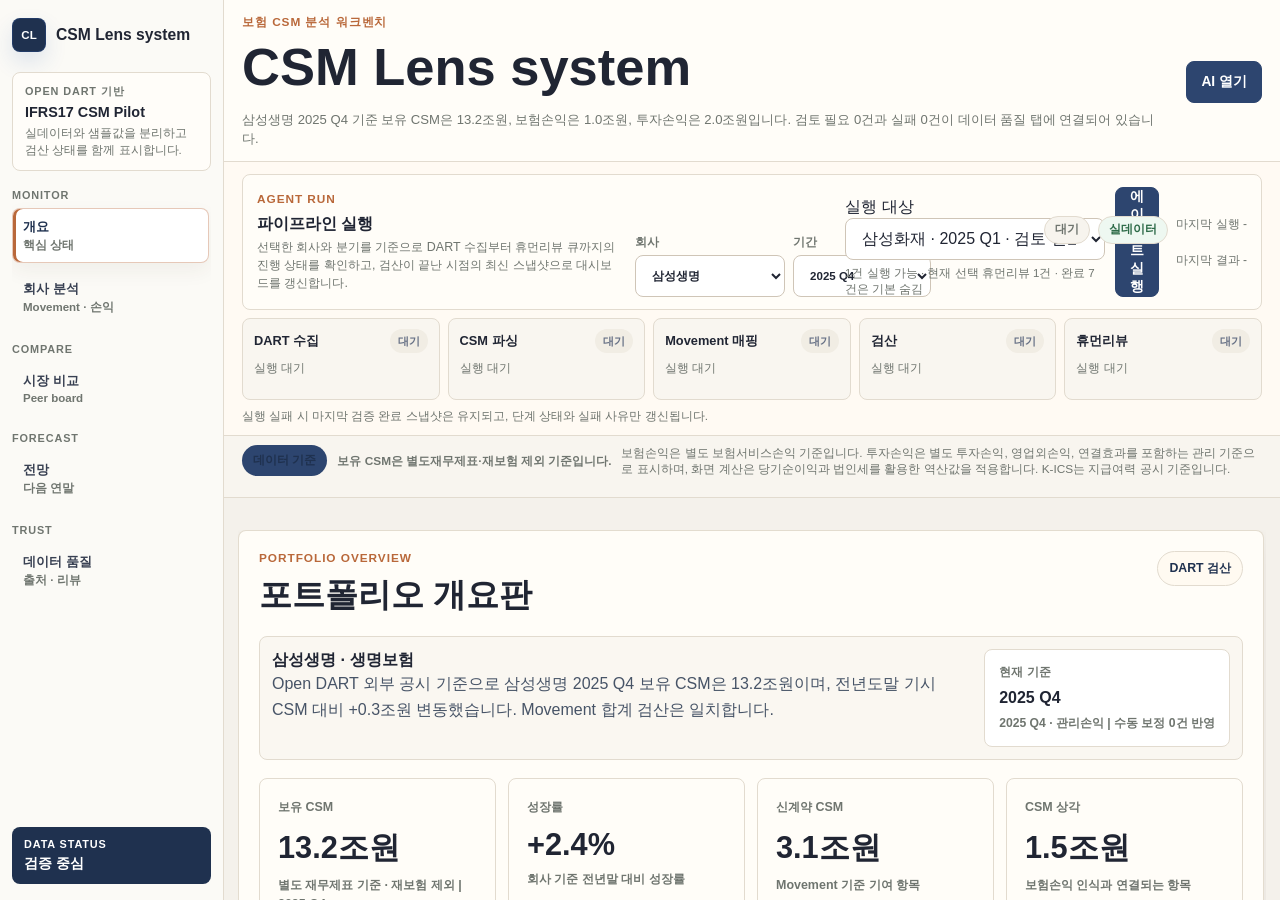
==== csm-prototype/index.html @ b1812e5f "feat: update csm lens workflow and docs" ====
<!doctype html>
<html lang="ko">
  <head>
    <meta charset="utf-8" />
    <meta name="viewport" content="width=device-width, initial-scale=1" />
    <title>CSM Lens system</title>
    <link rel="stylesheet" href="./styles.css?v=20260611-agent-run-v1" />
  </head>
  <body>
    <main class="lens-app">
      <aside class="side-nav" aria-label="CSM Lens 주요 내비게이션">
        <a class="brand" href="./index.html#overview" aria-label="CSM Lens 홈">
          <span class="brand-mark" aria-hidden="true">CL</span>
          <span>CSM Lens system</span>
        </a>

        <div class="side-context">
          <span>Open DART 기반</span>
          <strong>IFRS17 CSM Pilot</strong>
          <small>실데이터와 샘플값을 분리하고 검산 상태를 함께 표시합니다.</small>
        </div>

        <nav class="side-nav-groups" aria-label="기능 그룹">
          <section class="nav-group" aria-label="Monitor">
            <p>Monitor</p>
            <button type="button" class="tab-button" data-tab="overview">
              <span>개요</span>
              <small>핵심 상태</small>
            </button>
            <button type="button" class="tab-button" data-tab="company-analysis">
              <span>회사 분석</span>
              <small>Movement · 손익</small>
            </button>
          </section>

          <section class="nav-group" aria-label="Compare">
            <p>Compare</p>
            <button type="button" class="tab-button" data-tab="market">
              <span>시장 비교</span>
              <small>Peer board</small>
            </button>
          </section>

          <section class="nav-group" aria-label="Forecast">
            <p>Forecast</p>
            <button type="button" class="tab-button" data-tab="forecast">
              <span>전망</span>
              <small>다음 연말</small>
            </button>
          </section>

          <section class="nav-group" aria-label="Trust">
            <p>Trust</p>
            <button type="button" class="tab-button" data-tab="quality">
              <span>데이터 품질</span>
              <small>출처 · 리뷰</small>
            </button>
          </section>
        </nav>

        <div class="side-footer">
          <span>Data status</span>
          <strong>검증 중심</strong>
        </div>
      </aside>

      <section class="workbench-shell" aria-labelledby="page-title">
        <header class="topbar">
          <div class="topbar-copy">
            <p class="eyebrow">보험 CSM 분석 워크벤치</p>
            <h1 id="page-title">CSM Lens system</h1>
            <p id="shell-summary">
              보험사 CSM, 손익, K-ICS, Movement, 전망, 데이터 품질을 한 화면 체계에서 검토합니다.
            </p>
          </div>

          <div class="topbar-actions" aria-label="보조 제어">
            <button type="button" class="primary-button" id="ai-drawer-button">
              AI 열기
            </button>
          </div>
        </header>

        <section class="agent-run-shell" aria-labelledby="agent-run-title">
          <div class="agent-run-panel">
            <div class="agent-run-copy">
              <p class="eyebrow">Agent Run</p>
              <h2 id="agent-run-title">파이프라인 실행</h2>
              <p>
                선택한 회사와 분기를 기준으로 DART 수집부터 휴먼리뷰 큐까지의 진행 상태를
                확인하고, 검산이 끝난 시점의 최신 스냅샷으로 대시보드를 갱신합니다.
              </p>
            </div>

            <div class="agent-run-controls">
              <div class="filter-grid agent-filter-grid">
                <label>
                  회사
                  <select id="company-select">
                    <option value="samsung-life">삼성생명</option>
                    <option value="samsung-fire">삼성화재</option>
                  </select>
                </label>
                <label>
                  기간
                  <select id="period-select">
                    <option value="2025-q4">2025 Q4</option>
                    <option value="2025-q3">2025 Q3</option>
                    <option value="2025-q2">2025 Q2</option>
                    <option value="2025-q1">2025 Q1</option>
                  </select>
                </label>
              </div>
              <div class="agent-run-target">
                <label>
                  실행 대상
                  <select id="agent-target-select">
                    <option value="">실행 대상 불러오는 중...</option>
                  </select>
                </label>
                <small id="agent-target-summary">
                  검증 완료 조합은 실행 목록에서 숨기고, 미완료 대상만 표시합니다.
                </small>
              </div>
              <button type="button" class="primary-button" id="agent-run-button">
                에이전트 실행
              </button>
            </div>

            <div class="agent-run-meta" aria-live="polite">
              <span class="agent-result-pill" id="agent-run-live-status" data-status="idle">
                대기
              </span>
              <span class="agent-result-pill" id="agent-snapshot-kind" data-kind="actual">
                실데이터
              </span>
              <span id="agent-last-run-at">마지막 실행 -</span>
              <span id="agent-last-run-result">마지막 결과 -</span>
            </div>
          </div>

          <div class="agent-timeline" id="agent-timeline" aria-live="polite"></div>
          <p class="agent-run-note" id="agent-run-note">
            실행 실패 시 마지막 검증 완료 스냅샷은 유지되고, 단계 상태와 실패 사유만 갱신됩니다.
          </p>
        </section>

        <section class="basis-banner" aria-label="데이터 기준">
          <strong>데이터 기준</strong>
          <span>보유 CSM은 별도재무제표·재보험 제외 기준입니다.</span>
          <small>
            보험손익은 별도 보험서비스손익 기준입니다. 투자손익은 별도 투자손익, 영업외손익,
            연결효과를 포함하는 관리 기준으로 표시하며, 화면 계산은 당기순이익과 법인세를 활용한
            역산값을 적용합니다. K-ICS는 지급여력 공시 기준입니다.
          </small>
        </section>

        <div class="app-workspace">
          <div class="main-column">
            <section
              id="overview-panel"
              class="tab-panel"
              data-tab-panel="overview"
              data-active-panel="true"
              aria-labelledby="overview-title"
            >
              <article class="panel">
                <div class="panel-heading">
                  <div>
                    <p class="eyebrow">Portfolio Overview</p>
                    <h2 id="overview-title">포트폴리오 개요판</h2>
                  </div>
                  <span class="section-chip" id="overview-status-chip">-</span>
                </div>
                <div class="overview-intro">
                  <div>
                    <h3 id="overview-company-title">-</h3>
                    <p id="overview-summary">-</p>
                  </div>
                  <div class="overview-kicker">
                    <span>현재 기준</span>
                    <strong id="overview-period-label">-</strong>
                    <small id="overview-quality-note">-</small>
                  </div>
                </div>
                <div class="metric-grid metric-grid-equal" id="overview-metric-grid"></div>
              </article>

              <div class="two-column-grid">
                <article class="panel">
                  <div class="panel-heading">
                    <div>
                      <p class="eyebrow">Watchlist</p>
                      <h3>주요 경고와 검토</h3>
                    </div>
                  </div>
                  <div class="watchlist" id="overview-watchlist"></div>
                </article>

                <article class="panel">
                  <div class="panel-heading">
                    <div>
                      <p class="eyebrow">Recent Change</p>
                      <h3>최근 변동 요약</h3>
                    </div>
                  </div>
                  <div class="overview-change-grid" id="overview-change-grid"></div>
                </article>
              </div>

            </section>

            <section
              id="company-analysis-panel"
              class="tab-panel"
              data-tab-panel="company-analysis"
              data-active-panel="false"
              aria-labelledby="company-analysis-title"
              hidden
            >
              <nav class="subtab-nav" aria-label="회사 분석 상세">
                <button type="button" class="subtab-button" data-company-subtab="movement">
                  Movement
                </button>
                <button type="button" class="subtab-button" data-company-subtab="profit">
                  손익
                </button>
                <button type="button" class="subtab-button" data-company-subtab="portfolio">
                  포트폴리오
                </button>
                <button type="button" class="subtab-button" data-company-subtab="trend">
                  추세
                </button>
              </nav>

              <section
                class="company-subtab-panel"
                data-company-subtab-panel="movement"
                data-active-subpanel="true"
              >
                <article class="panel movement-panel">
                  <div class="panel-heading">
                    <div>
                      <p class="eyebrow">Movement</p>
                      <h3 id="movement-title">CSM 변동 내역</h3>
                    </div>
                    <span class="quality-pill" id="quality-pill">-</span>
                  </div>
                  <p class="movement-headline" id="movement-headline">-</p>
                  <div class="waterfall" id="waterfall" aria-label="CSM Movement 차트"></div>
                  <div class="movement-summary" id="movement-summary"></div>
                </article>
              </section>

              <section
                class="company-subtab-panel"
                data-company-subtab-panel="profit"
                data-active-subpanel="false"
                hidden
              >
                <div class="two-column-grid">
                  <article class="panel">
                    <div class="panel-heading">
                      <div>
                        <p class="eyebrow">Profit View</p>
                        <h3>손익 구조</h3>
                      </div>
                    </div>
                    <div class="profit-card-grid" id="profit-card-grid"></div>
                  </article>

                  <article class="panel">
                    <div class="panel-heading">
                      <div>
                        <p class="eyebrow">Interpretation</p>
                        <h3>기준과 해석</h3>
                      </div>
                    </div>
                    <div class="profit-basis-list" id="profit-basis-list"></div>
                    <div class="insight-list" id="profit-insight-list"></div>
                  </article>
                </div>
              </section>

              <section
                class="company-subtab-panel"
                data-company-subtab-panel="portfolio"
                data-active-subpanel="false"
                hidden
              >
                <div class="two-column-grid">
                  <article class="panel">
                    <div class="panel-heading">
                      <div>
                        <p class="eyebrow">Portfolio</p>
                        <h3>보유 CSM 구성</h3>
                      </div>
                    </div>
                    <div class="portfolio-stack-view" id="portfolio-stack"></div>
                  </article>

                  <article class="panel">
                    <div class="panel-heading">
                      <div>
                        <p class="eyebrow">Breakdown</p>
                        <h3>구성 설명</h3>
                      </div>
                    </div>
                    <div class="portfolio-list" id="portfolio-list"></div>
                  </article>
                </div>
              </section>

              <section
                class="company-subtab-panel"
                data-company-subtab-panel="trend"
                data-active-subpanel="false"
                hidden
              >
                <article class="panel">
                  <div class="panel-heading">
                    <div>
                      <p class="eyebrow">Quarterly Trend</p>
                      <h3>분기 추세와 변화 포인트</h3>
                    </div>
                  </div>
                  <div class="trend-summary" id="trend-summary"></div>
                  <div class="table-wrap">
                    <table class="trend-table">
                      <thead>
                        <tr>
                          <th>기간</th>
                          <th>보유 CSM</th>
                          <th>성장률</th>
                          <th>보험손익</th>
                          <th>투자손익</th>
                          <th>당기순이익</th>
                          <th>K-ICS</th>
                        </tr>
                      </thead>
                      <tbody id="trend-table-body"></tbody>
                    </table>
                  </div>
                </article>
              </section>
            </section>

            <section
              id="market-panel"
              class="tab-panel"
              data-tab-panel="market"
              data-active-panel="false"
              aria-labelledby="market-title"
              hidden
            >
              <div class="two-column-grid">
                <article class="panel">
                  <div class="panel-heading">
                    <div>
                      <p class="eyebrow">Market Board</p>
                      <h2 id="market-title">시장 비교</h2>
                    </div>
                    <div class="inline-controls">
                      <label>
                        정렬
                        <select id="market-sort-select">
                          <option value="csm">보유 CSM</option>
                          <option value="growth">성장률</option>
                          <option value="insurance">보험손익</option>
                          <option value="investment">투자손익</option>
                          <option value="kics">K-ICS</option>
                        </select>
                      </label>
                      <label>
                        필터
                        <select id="market-filter-select">
                          <option value="all">전체</option>
                          <option value="life">생명보험</option>
                          <option value="non-life">손해보험</option>
                        </select>
                      </label>
                    </div>
                  </div>
                  <div class="market-topline" id="market-topline"></div>
                  <div class="table-wrap">
                    <table>
                      <thead>
                        <tr>
                          <th>회사</th>
                          <th>기준</th>
                          <th>보유 CSM</th>
                          <th>성장률</th>
                          <th>보험손익</th>
                          <th>투자손익</th>
                          <th>당기순이익</th>
                          <th>K-ICS</th>
                          <th>주요 특성</th>
                        </tr>
                      </thead>
                      <tbody id="comparison-table"></tbody>
                    </table>
                  </div>
                </article>

                <article class="panel">
                  <div class="panel-heading">
                    <div>
                      <p class="eyebrow">Drill-down</p>
                      <h3>선택 회사 비교</h3>
                    </div>
                    <label>
                      비교 대상
                      <select id="market-peer-select"></select>
                    </label>
                  </div>
                  <div class="market-drilldown" id="market-drilldown"></div>
                  <div class="market-ranking" id="market-ranking"></div>
                </article>
              </div>
            </section>

            <section
              id="forecast-panel"
              class="tab-panel"
              data-tab-panel="forecast"
              data-active-panel="false"
              aria-labelledby="forecast-title"
              hidden
            >
              <article class="panel forecast-panel-card">
                <div class="panel-heading">
                  <div>
                    <p class="eyebrow">Forecast Studio</p>
                    <h2 id="forecast-title">전망</h2>
                  </div>
                  <label class="scenario-control">
                    시나리오
                    <select id="scenario-select">
                      <option value="base">Base</option>
                      <option value="conservative">Conservative</option>
                      <option value="optimistic">Optimistic</option>
                    </select>
                  </label>
                </div>
                <div class="draft-card" id="forecast">
                  <p id="forecast-summary">-</p>
                  <div class="projection-grid" aria-label="연말 전망">
                    <article class="projection-card" id="projection-csm-card">
                      <span>전망 보유 CSM</span>
                      <strong id="projection-csm">-</strong>
                      <small id="projection-csm-target">-</small>
                      <small id="projection-csm-change">-</small>
                    </article>
                    <article>
                      <span>보험손익 전망</span>
                      <strong id="projection-insurance">-</strong>
                      <small>CSM 상각과 RA 방출 기반</small>
                    </article>
                    <article>
                      <span>투자손익 전망</span>
                      <strong id="projection-investment">-</strong>
                      <small>공시 run-rate 반영</small>
                    </article>
                    <article>
                      <span>당기순이익 전망</span>
                      <strong id="projection-net">-</strong>
                      <small>단순 초안이며 의사결정 자동화가 아닙니다.</small>
                    </article>
                  </div>
                  <div class="assumption-box">
                    <strong>전망 방식</strong>
                    <p id="forecast-method">-</p>
                    <ul id="assumption-list"></ul>
                  </div>
                  <div class="forecast-movement-detail" id="forecast-movement-detail"></div>
                  <dl class="forecast-narrative-grid">
                    <div>
                      <dt>보유 CSM 코멘트</dt>
                      <dd id="forecast-csm">-</dd>
                    </div>
                    <div>
                      <dt>보험손익 코멘트</dt>
                      <dd id="forecast-insurance">-</dd>
                    </div>
                    <div>
                      <dt>투자손익 코멘트</dt>
                      <dd id="forecast-investment">-</dd>
                    </div>
                  </dl>
                </div>
              </article>
            </section>

            <section
              id="quality-panel"
              class="tab-panel"
              data-tab-panel="quality"
              data-active-panel="false"
              aria-labelledby="quality-title"
              hidden
            >
              <div class="two-column-grid">
                <article class="panel">
                  <div class="panel-heading">
                    <div>
                      <p class="eyebrow">Data Quality</p>
                      <h2 id="quality-title">데이터 품질</h2>
                    </div>
                  </div>
                  <ul class="quality-list">
                    <li>
                      <span>원문 공시 링크</span>
                      <strong id="source-status">-</strong>
                    </li>
                    <li>
                      <span>CSM 주석 추출</span>
                      <strong id="parser-status">-</strong>
                    </li>
                    <li>
                      <span>Movement 검산</span>
                      <strong id="movement-status">-</strong>
                    </li>
                    <li>
                      <span>수작업 보정</span>
                      <strong id="manual-review-status">원본값 유지</strong>
                    </li>
                  </ul>
                  <div
                    class="quality-detail-list"
                    id="quality-detail-list"
                    aria-label="검산 상세"
                  ></div>
                </article>

                <article class="panel">
                  <section class="review-workbench" aria-label="Human Review Workbench">
                    <div class="review-heading">
                      <div>
                        <p class="eyebrow">Human Review</p>
                        <h4>휴먼리뷰 현황</h4>
                      </div>
                      <strong id="review-summary">-</strong>
                    </div>
                    <div class="review-item-list" id="review-item-list"></div>
                  </section>
                </article>
              </div>
            </section>
          </div>

          <div class="ai-overlay" id="ai-overlay" hidden></div>
          <aside
            class="ai-drawer"
            id="ai-drawer"
            aria-labelledby="ai-title"
            aria-hidden="true"
          >
            <div class="ai-drawer-head">
              <div>
                <p class="eyebrow">AI Copilot</p>
                <h2 id="ai-title">탭 문맥 기반 분석</h2>
              </div>
              <button type="button" class="secondary-button" id="ai-close-button">
                닫기
              </button>
            </div>
            <p class="ai-drawer-description" id="ai-context-description">
              현재 탭 문맥에 맞는 질문 제안과 검증된 기간 기준 요약을 제공합니다.
            </p>
            <div class="ai-context-list" id="ai-context-list"></div>

            <section class="ai-surface" aria-labelledby="ai-title">
              <div class="panel-heading ai-panel-heading">
                <div>
                  <p class="eyebrow">AI Summary</p>
                  <h3>AI 분석 요약</h3>
                </div>
                <div class="ai-controls">
                  <label>
                    분석
                    <select id="ai-focus-select">
                      <option value="briefing">요약</option>
                      <option value="anomaly">이상징후</option>
                      <option value="movement">원인분해</option>
                      <option value="peer">Peer 비교</option>
                    </select>
                  </label>
                  <button type="button" id="ai-refresh-button">새로고침</button>
                </div>
              </div>
              <div class="ai-status-row" aria-live="polite">
                <span id="ai-snapshot-status">스냅샷 기준 -</span>
                <span id="ai-period-status">기간 기준 -</span>
                <span id="ai-validation-status">검증 상태 -</span>
              </div>
              <div class="ai-layout">
                <section class="ai-card-column" aria-label="AI 분석 카드">
                  <div id="ai-insight-cards" class="ai-card-grid"></div>
                </section>
                <section class="ai-chat-column" aria-labelledby="ai-chat-title">
                  <div class="ai-chat-heading">
                    <strong id="ai-chat-title">자연어 질의</strong>
                    <span>항상 최신 검증 기간 기준으로 답변합니다.</span>
                  </div>
                  <form id="ai-chat-form" class="ai-chat-form">
                    <label class="ai-chat-input-label" for="ai-chat-input">질문</label>
                    <textarea
                      id="ai-chat-input"
                      rows="3"
                      placeholder="예: 삼성생명 2025년 4분기 CSM 변동의 핵심 원인을 설명해줘"
                    ></textarea>
                    <div class="ai-chat-actions">
                      <button type="submit">질의하기</button>
                    </div>
                  </form>
                  <div id="ai-chat-thread" class="ai-chat-thread" aria-live="polite"></div>
                </section>
              </div>
            </section>
          </aside>
        </div>
      </section>
    </main>

    <script src="./dashboard-data.generated.js?v=20260611-manual-review"></script>
    <script src="./script.js?v=20260611-agent-run-v1"></script>
  </body>
</html>
---- csm-prototype/styles.css ----
:root {
  color-scheme: light;
  --bg: #f3f6fb;
  --surface: #ffffff;
  --surface-muted: #f7f9fc;
  --line: #d7deea;
  --line-strong: #c4cfde;
  --ink: #172033;
  --muted: #667085;
  --blue: #2d5db3;
  --blue-deep: #21457f;
  --teal: #0f766e;
  --green: #15803d;
  --amber: #b7791f;
  --red: #b42318;
  --shadow: 0 18px 44px rgba(17, 24, 39, 0.08);
  --radius: 8px;
}

* {
  box-sizing: border-box;
}

html {
  scroll-behavior: smooth;
}

body {
  min-height: 100vh;
  margin: 0;
  color: var(--ink);
  background:
    radial-gradient(circle at top left, rgba(45, 93, 179, 0.1), transparent 24%),
    linear-gradient(180deg, #eef4ff 0%, var(--bg) 28%, #f8fafc 100%);
  font-family:
    Inter, Pretendard, "Noto Sans KR", "Apple SD Gothic Neo", "Segoe UI",
    sans-serif;
}

body.ai-drawer-open {
  overflow: hidden;
}

button,
select,
textarea,
a {
  font: inherit;
}

button {
  cursor: pointer;
}

h1,
h2,
h3,
h4,
p {
  margin-top: 0;
}

.lens-app {
  width: min(100% - 32px, 1360px);
  margin: 0 auto;
  padding: 24px 0 56px;
}

.shell-card,
.panel {
  border: 1px solid rgba(215, 222, 234, 0.92);
  border-radius: var(--radius);
  background: rgba(255, 255, 255, 0.92);
  box-shadow: var(--shadow);
}

.shell-card {
  padding: 24px;
}

.shell-top {
  display: grid;
  grid-template-columns: minmax(0, 1.2fr) minmax(340px, 0.8fr);
  gap: 28px;
  align-items: start;
}

.brand-row,
.shell-badges,
.quick-jump,
.tab-nav,
.ai-controls,
.ai-status-row,
.inline-controls,
.panel-heading,
.review-heading,
.forecast-movement-heading,
.ai-chat-heading {
  display: flex;
  flex-wrap: wrap;
  gap: 10px;
}

.brand-row {
  align-items: center;
  justify-content: space-between;
  gap: 18px;
}

.brand {
  display: inline-flex;
  align-items: center;
  gap: 10px;
  color: var(--ink);
  text-decoration: none;
  font-size: 0.98rem;
  font-weight: 850;
}

.brand-mark {
  display: grid;
  width: 34px;
  height: 34px;
  place-items: center;
  border: 1px solid rgba(45, 93, 179, 0.24);
  border-radius: 8px;
  color: var(--blue);
  background: #ffffff;
  font-size: 0.72rem;
  font-weight: 900;
  box-shadow: 0 10px 22px rgba(45, 93, 179, 0.14);
}

.shell-badges span,
.section-chip,
.quality-pill,
.ai-status-row span,
.context-pill {
  border: 1px solid var(--line);
  border-radius: 999px;
  background: #ffffff;
}

.shell-badges span {
  padding: 7px 11px;
  color: var(--muted);
  font-size: 0.76rem;
  font-weight: 800;
}

.eyebrow {
  margin: 0 0 8px;
  color: var(--blue);
  font-size: 0.74rem;
  font-weight: 900;
  letter-spacing: 0.08em;
  text-transform: uppercase;
}

#page-title {
  max-width: 820px;
  margin-bottom: 16px;
  font-size: clamp(2rem, 4.1vw, 3.6rem);
  line-height: 1.05;
  letter-spacing: 0;
}

.shell-lede {
  max-width: 760px;
  margin-bottom: 0;
  color: #475467;
  font-size: 1rem;
  line-height: 1.65;
}

.shell-actions {
  display: grid;
  gap: 16px;
}

.filter-grid {
  display: grid;
  grid-template-columns: repeat(2, minmax(0, 1fr));
  gap: 12px;
}

.filter-grid label,
.inline-controls label,
.scenario-control {
  display: grid;
  gap: 5px;
  color: var(--muted);
  font-size: 0.75rem;
  font-weight: 850;
}

select,
textarea {
  width: 100%;
  border: 1px solid var(--line);
  border-radius: 8px;
  color: var(--ink);
  background: #ffffff;
}

select {
  min-height: 42px;
  padding: 0 12px;
}

textarea {
  min-height: 94px;
  padding: 12px;
  resize: vertical;
  line-height: 1.5;
}

.quick-jump {
  align-items: center;
}

.quick-link,
.primary-button,
.secondary-button,
.tab-button,
.subtab-button,
.shortcut-card,
.context-pill,
.ai-controls button,
.ai-chat-actions button {
  border-radius: 8px;
  transition:
    background-color 0.18s ease,
    color 0.18s ease,
    border-color 0.18s ease,
    box-shadow 0.18s ease,
    transform 0.18s ease;
}

.quick-link,
.secondary-button,
.subtab-button,
.tab-button,
.context-pill {
  border: 1px solid var(--line);
  color: var(--ink);
  background: #ffffff;
}

.quick-link,
.primary-button,
.secondary-button {
  min-height: 42px;
  padding: 0 14px;
  font-size: 0.86rem;
  font-weight: 850;
}

.primary-button,
.ai-controls button,
.ai-chat-actions button {
  border: 1px solid var(--blue);
  color: #ffffff;
  background: var(--blue);
}

.basis-banner {
  display: grid;
  grid-template-columns: auto minmax(0, 1fr);
  gap: 6px 12px;
  align-items: center;
  margin-top: 20px;
  border: 1px solid #c8d7f8;
  border-radius: var(--radius);
  padding: 14px;
  color: #1e3a8a;
  background: #eef4ff;
}

.basis-banner strong {
  grid-row: span 2;
  align-self: start;
  border-radius: 999px;
  padding: 7px 11px;
  color: #ffffff;
  background: var(--blue);
  font-size: 0.8rem;
}

.basis-banner span {
  color: var(--ink);
  font-weight: 850;
}

.basis-banner small {
  color: #516071;
  font-size: 0.77rem;
  line-height: 1.5;
}

.tab-nav {
  margin-top: 18px;
  padding-top: 18px;
  border-top: 1px solid var(--line);
}

.tab-button,
.subtab-button {
  min-height: 40px;
  padding: 0 14px;
  font-size: 0.84rem;
  font-weight: 850;
}

.tab-button[data-active="true"],
.subtab-button[data-active="true"] {
  border-color: var(--blue);
  color: #ffffff;
  background: var(--blue);
  box-shadow: 0 8px 20px rgba(45, 93, 179, 0.18);
}

.app-workspace {
  position: relative;
  margin-top: 18px;
}

.main-column {
  display: grid;
  gap: 18px;
}

.tab-panel {
  display: grid;
  gap: 18px;
}

.panel {
  min-width: 0;
  padding: 20px;
}

.panel-heading,
.review-heading,
.forecast-movement-heading,
.ai-chat-heading {
  align-items: flex-start;
  justify-content: space-between;
}

h2 {
  margin-bottom: 0;
  font-size: clamp(1.45rem, 2.8vw, 2.05rem);
  letter-spacing: 0;
}

h3 {
  margin-bottom: 0;
  font-size: 1.02rem;
  letter-spacing: 0;
}

.section-chip,
.quality-pill {
  padding: 8px 11px;
  color: var(--blue-deep);
  font-size: 0.77rem;
  font-weight: 850;
  white-space: nowrap;
}

.overview-intro {
  display: grid;
  grid-template-columns: minmax(0, 1fr) auto;
  gap: 18px;
  margin: 18px 0;
}

.overview-intro p {
  margin-bottom: 0;
  color: #475467;
  line-height: 1.65;
}

.overview-kicker {
  display: grid;
  align-content: start;
  gap: 8px;
  min-width: 180px;
  border: 1px solid var(--line);
  border-radius: 8px;
  padding: 14px;
  background: var(--surface-muted);
}

.overview-kicker span,
.overview-kicker small {
  color: var(--muted);
  font-size: 0.76rem;
  font-weight: 800;
}

.overview-kicker strong {
  font-size: 1rem;
}

.metric-grid,
.overview-change-grid,
.profit-card-grid,
.market-topline,
.trend-summary,
.forecast-movement-grid,
.ai-card-grid {
  display: grid;
  gap: 12px;
}

.metric-grid {
  grid-template-columns: repeat(4, minmax(0, 1fr));
}

.metric-card,
.watch-item,
.change-card,
.shortcut-card,
.profit-card,
.market-top-card,
.portfolio-item,
.drilldown-row {
  border: 1px solid var(--line);
  border-radius: 8px;
  background: #ffffff;
}

.metric-card {
  min-height: 134px;
  padding: 18px;
}

.metric-card span,
.metric-card small,
.change-card span,
.change-card small,
.watch-item span,
.watch-item small,
.profit-card span,
.profit-card small,
.market-top-card span,
.market-top-card small,
.portfolio-item span,
.portfolio-item small,
dt {
  color: var(--muted);
  font-size: 0.78rem;
  font-weight: 800;
}

.metric-card strong,
.change-card strong,
.watch-item strong,
.profit-card strong,
.market-top-card strong {
  display: block;
  margin: 11px 0 6px;
  font-size: clamp(1.35rem, 2.4vw, 1.95rem);
  letter-spacing: 0;
}

.metric-card .calc-note {
  display: block;
  margin-top: 4px;
  font-size: 0.73rem;
  font-weight: 650;
  line-height: 1.4;
}

.two-column-grid {
  display: grid;
  grid-template-columns: minmax(0, 1.1fr) minmax(340px, 0.9fr);
  gap: 18px;
}

.watchlist,
.portfolio-list,
.insight-list,
.profit-basis-list,
.market-drilldown,
.market-ranking,
.ai-context-list {
  display: grid;
  gap: 10px;
}

.watchlist {
  grid-template-columns: repeat(2, minmax(0, 1fr));
}

.watch-item,
.change-card,
.profit-card,
.market-top-card {
  padding: 14px;
}

.watch-item[data-tone="danger"] {
  border-color: rgba(180, 35, 24, 0.3);
  background: #fff7f6;
}

.watch-item[data-tone="warning"] {
  border-color: rgba(183, 121, 31, 0.34);
  background: #fffaf2;
}

.watch-item[data-tone="good"] {
  border-color: rgba(21, 128, 61, 0.28);
  background: #f6fcf7;
}

.overview-change-grid {
  grid-template-columns: repeat(2, minmax(0, 1fr));
}

.shortcut-grid {
  display: grid;
  grid-template-columns: repeat(4, minmax(0, 1fr));
  gap: 12px;
}

.shortcut-card {
  display: grid;
  gap: 8px;
  padding: 18px;
  text-align: left;
}

.shortcut-card span {
  color: var(--blue);
  font-size: 0.73rem;
  font-weight: 900;
  text-transform: uppercase;
}

.shortcut-card strong {
  font-size: 0.98rem;
  line-height: 1.35;
}

.shortcut-card small {
  color: var(--muted);
  line-height: 1.45;
}

.subtab-nav {
  display: flex;
  flex-wrap: wrap;
  gap: 10px;
}

.company-subtab-panel {
  display: grid;
  gap: 18px;
}

.movement-headline {
  margin: 16px 0 18px;
  color: #111827;
  font-size: clamp(1.02rem, 2vw, 1.36rem);
  font-weight: 850;
  line-height: 1.45;
  text-align: center;
}

.waterfall {
  position: relative;
  min-height: 430px;
  margin: 14px 0 10px;
  border: 1.5px solid var(--blue);
  border-radius: 8px;
  padding: 48px 22px 42px;
  background:
    linear-gradient(90deg, rgba(238, 244, 252, 0.96), rgba(225, 234, 245, 0.92)),
    #eaf1f9;
  overflow: hidden;
}

.movement-tab {
  position: absolute;
  top: -1px;
  left: 56px;
  min-width: 164px;
  border-radius: 0 0 8px 8px;
  padding: 10px 20px;
  color: #ffffff;
  background: var(--blue);
  font-size: 1rem;
  font-weight: 850;
  text-align: center;
}

.chart-unit {
  position: absolute;
  top: 28px;
  right: 30px;
  color: #536070;
  font-size: 0.78rem;
  font-weight: 800;
}

.movement-chart {
  position: relative;
  display: grid;
  grid-template-columns: 0.95fr 0.95fr 0.9fr 1.05fr 0.95fr 0.95fr 0.62fr 0.92fr;
  gap: 12px;
  align-items: stretch;
  min-height: 320px;
  border-bottom: 1px solid #8c98a8;
  padding: 28px 86px 0 0;
}

.movement-step {
  position: relative;
  z-index: 2;
  min-height: 300px;
}

.total-value,
.delta-value {
  position: absolute;
  left: 0;
  right: 0;
  color: #475467;
  font-size: 0.86rem;
  font-weight: 850;
  line-height: 1;
  text-align: center;
}

.base .total-value,
.end .total-value {
  bottom: calc(var(--bar-height) + 10px);
}

.delta-value {
  bottom: calc(var(--bar-bottom) + var(--bar-height) + 10px);
}

.delta.negative .delta-value {
  bottom: calc(var(--bar-bottom) - 30px);
}

.total-bar {
  position: absolute;
  right: 50%;
  bottom: 0;
  display: grid;
  width: min(74px, 80%);
  height: var(--bar-height);
  align-items: center;
  justify-items: center;
  transform: translateX(50%);
  color: #ffffff;
  background: #6bb8bd;
}

.total-bar span {
  font-size: 0.92rem;
  font-weight: 850;
  line-height: 1.35;
  text-align: center;
}

.total-bar::after {
  content: "";
  width: 100%;
  height: 8px;
  margin-top: auto;
  background: linear-gradient(170deg, transparent 44%, #ffffff 45% 56%, transparent 57%);
}

.delta-bar {
  position: absolute;
  left: 50%;
  bottom: var(--bar-bottom);
  width: min(76px, 82%);
  height: var(--bar-height);
  min-height: 9px;
  transform: translateX(-50%);
}

.delta.positive .delta-bar {
  background: #bf4f4f;
}

.delta.negative .delta-bar {
  background: #a8a8a8;
}

.delta.amortization .delta-bar {
  background: var(--blue);
}

.step-connector {
  position: absolute;
  left: calc(50% + min(38px, 41%));
  bottom: var(--connector-bottom);
  width: calc(100% - min(38px, 41%) + 18px);
  border-top: 1px dotted rgba(49, 93, 163, 0.34);
}

.movement-step:nth-child(5) .step-connector {
  display: none;
}

.axis-label {
  position: absolute;
  right: 0;
  bottom: -42px;
  left: 0;
  color: #3f4a59;
  font-size: 0.78rem;
  font-weight: 800;
  line-height: 1.25;
  text-align: center;
}

.axis-strong {
  font-size: 0.86rem;
  font-weight: 950;
}

.mix-bridge {
  position: relative;
  z-index: 1;
  align-self: end;
  width: 110%;
  height: 178px;
  margin-left: -16px;
  background: linear-gradient(90deg, rgba(100, 174, 193, 0.24), rgba(58, 106, 164, 0.5));
  clip-path: polygon(0 50%, 100% 0, 100% 100%);
}

.mix-stack {
  position: relative;
  z-index: 2;
  display: flex;
  width: min(70px, 82%);
  height: 224px;
  flex-direction: column;
  align-self: end;
  justify-self: center;
}

.mix-segment {
  display: grid;
  min-height: 26px;
  height: var(--height);
  align-content: center;
  justify-items: center;
  color: #ffffff;
  background: var(--color);
  font-size: 0.75rem;
  font-weight: 850;
  text-align: center;
}

.mix-segment strong {
  font-size: 0.92rem;
  line-height: 1.1;
}

.mix-segment span {
  position: absolute;
  left: calc(100% + 18px);
  width: 66px;
  color: #344054;
  font-size: 0.72rem;
  font-weight: 850;
  line-height: 1.3;
  text-align: left;
}

.mix-segment:nth-child(1) span {
  top: 2px;
}

.mix-segment:nth-child(2) span {
  top: 48px;
}

.mix-segment:nth-child(3) span {
  bottom: 34px;
}

.movement-footnote {
  margin: 18px 0 0;
  color: #667085;
  font-size: 0.72rem;
  line-height: 1.5;
}

.movement-summary {
  display: grid;
  grid-template-columns: repeat(3, minmax(0, 1fr));
  gap: 10px;
}

.movement-summary div,
.basis-row,
.insight-item,
.portfolio-stack-caption,
.portfolio-item,
.drilldown-row,
.quality-list li,
dl div {
  border: 1px solid var(--line);
  border-radius: 8px;
  background: #ffffff;
}

.movement-summary div,
.basis-row,
.portfolio-stack-caption,
.drilldown-row,
dl div {
  padding: 12px;
}

.movement-summary span {
  display: block;
  color: var(--muted);
  font-size: 0.76rem;
  font-weight: 800;
}

.movement-summary strong {
  display: block;
  margin-top: 5px;
  font-size: 0.98rem;
}

.profit-card-grid {
  grid-template-columns: repeat(2, minmax(0, 1fr));
}

.profit-basis-list {
  margin-bottom: 10px;
}

.basis-row {
  display: grid;
  gap: 6px;
}

.basis-row span,
.portfolio-stack-caption span,
.drilldown-row span,
.review-empty {
  color: var(--muted);
  font-size: 0.78rem;
}

.basis-row strong,
.portfolio-item strong,
.portfolio-stack-caption strong,
.drilldown-row strong {
  font-size: 0.94rem;
}

.insight-item {
  padding: 12px;
  color: #344054;
  font-size: 0.84rem;
  line-height: 1.55;
}

.portfolio-stack-view {
  display: grid;
  gap: 14px;
}

.portfolio-stack-bar {
  display: flex;
  height: 300px;
  flex-direction: column;
  border: 1px solid var(--line);
  border-radius: 8px;
  overflow: hidden;
  background: #f3f7ff;
}

.portfolio-stack-segment {
  display: grid;
  min-height: 56px;
  height: var(--height);
  align-content: center;
  justify-items: center;
  color: #ffffff;
  background: var(--color);
  text-align: center;
}

.portfolio-stack-segment strong {
  font-size: 1rem;
}

.portfolio-stack-segment span {
  font-size: 0.78rem;
  font-weight: 850;
}

.portfolio-item {
  display: flex;
  align-items: center;
  justify-content: space-between;
  gap: 12px;
  padding: 14px;
}

.portfolio-item div {
  display: grid;
  gap: 6px;
}

.trend-summary,
.market-topline {
  grid-template-columns: repeat(3, minmax(0, 1fr));
}

.table-wrap {
  overflow-x: auto;
}

table {
  width: 100%;
  border-collapse: collapse;
  margin-top: 12px;
  font-size: 0.84rem;
}

th,
td {
  border-bottom: 1px solid var(--line);
  padding: 12px 8px;
  text-align: right;
}

th:first-child,
td:first-child {
  text-align: left;
}

th {
  color: var(--muted);
  font-size: 0.74rem;
  font-weight: 900;
}

td {
  color: #344054;
  font-weight: 700;
}

.trend-table tr.is-selected td {
  background: #f5f8ff;
}

.market-drilldown,
.market-ranking {
  margin-top: 14px;
}

.drilldown-row {
  display: grid;
  gap: 8px;
}

.drilldown-row small {
  color: #475467;
  font-size: 0.78rem;
  font-weight: 800;
}

.scenario-control {
  min-width: 180px;
}

.draft-card {
  margin-top: 18px;
  border: 1px solid #c7d7fe;
  border-radius: 8px;
  padding: 18px;
  background: #f3f7ff;
}

.draft-card p {
  color: #344054;
  font-size: 0.95rem;
  line-height: 1.65;
}

.projection-grid {
  grid-template-columns: repeat(4, minmax(0, 1fr));
  margin: 16px 0;
}

.projection-grid article {
  min-height: 114px;
  border: 1px solid #d9e4ff;
  border-radius: 8px;
  padding: 12px;
  background: #ffffff;
}

.projection-grid span,
.projection-grid small {
  color: var(--muted);
  font-size: 0.72rem;
  font-weight: 800;
}

.projection-grid strong {
  display: block;
  margin: 10px 0 6px;
  color: #1e3a8a;
  font-size: clamp(1.18rem, 2.2vw, 1.68rem);
  line-height: 1.05;
}

.assumption-box,
.forecast-movement-detail {
  margin: 12px 0 16px;
  border: 1px solid #d0d9eb;
  border-radius: 8px;
  padding: 14px;
  background: #ffffff;
}

.assumption-box strong {
  display: block;
  margin-bottom: 8px;
  font-size: 0.9rem;
}

.assumption-box p {
  margin-bottom: 10px;
  color: #475467;
  font-size: 0.85rem;
  line-height: 1.55;
}

.assumption-box ul {
  display: grid;
  grid-template-columns: repeat(2, minmax(0, 1fr));
  gap: 8px;
  margin: 0;
  padding: 0;
  list-style: none;
}

.assumption-box li {
  border: 1px solid var(--line);
  border-radius: 8px;
  padding: 8px;
  color: #344054;
  background: #fbfdff;
  font-size: 0.76rem;
  font-weight: 750;
}

.forecast-movement-grid {
  grid-template-columns: repeat(3, minmax(0, 1fr));
}

.forecast-movement-grid div {
  border: 1px solid var(--line);
  border-radius: 8px;
  padding: 10px;
  background: #fbfdff;
}

.forecast-movement-grid span,
.forecast-movement-grid strong {
  display: block;
}

.forecast-movement-grid span {
  color: var(--muted);
  font-size: 0.72rem;
  font-weight: 800;
}

.forecast-movement-grid strong {
  margin-top: 6px;
  color: #344054;
  font-size: 0.9rem;
}

.forecast-movement-final {
  border-color: #9db7ea !important;
  background: #f3f7ff !important;
}

.forecast-movement-final strong {
  color: #1e3a8a;
}

.forecast-narrative-grid {
  display: grid;
  grid-template-columns: repeat(3, minmax(0, 1fr));
  gap: 10px;
  margin: 0;
}

dd {
  margin: 7px 0 0;
  color: var(--ink);
  font-weight: 800;
  line-height: 1.45;
}

.quality-list {
  display: grid;
  gap: 10px;
  margin: 18px 0 0;
  padding: 0;
  list-style: none;
}

.quality-list li {
  display: flex;
  align-items: center;
  justify-content: space-between;
  gap: 12px;
  padding: 12px;
}

.quality-list strong {
  color: var(--teal);
  font-size: 0.84rem;
}

.quality-detail-list,
.review-item-list {
  display: grid;
  gap: 10px;
  margin-top: 14px;
}

.quality-detail,
.review-item {
  border: 1px solid var(--line);
  border-radius: 8px;
  background: #ffffff;
  overflow: hidden;
}

.quality-detail summary,
.review-item summary {
  cursor: pointer;
  padding: 12px;
  color: var(--ink);
  font-size: 0.88rem;
  font-weight: 800;
}

.quality-detail-grid,
.review-item-grid {
  display: grid;
  grid-template-columns: 1fr;
  border-top: 1px solid var(--line);
}

.quality-detail-grid div,
.review-item-grid div {
  display: grid;
  grid-template-columns: minmax(88px, 0.34fr) minmax(0, 1fr);
  gap: 10px;
  padding: 10px 12px;
  border-bottom: 1px solid var(--line);
}

.quality-detail-grid div:last-child,
.review-item-grid div:last-child {
  border-bottom: 0;
}

.quality-detail-grid dd,
.review-item-grid dd {
  margin: 0;
  font-size: 0.8rem;
  line-height: 1.42;
  overflow-wrap: anywhere;
}

.review-item-needs_review {
  border-color: rgba(183, 121, 31, 0.38);
}

.review-item-failed {
  border-color: rgba(180, 35, 24, 0.38);
}

.review-item summary {
  display: flex;
  align-items: center;
  justify-content: space-between;
  gap: 12px;
}

.review-item summary strong {
  color: var(--teal);
  font-size: 0.78rem;
}

.review-item-needs_review summary strong {
  color: var(--amber);
}

.review-item-failed summary strong {
  color: var(--red);
}

.ai-overlay {
  position: fixed;
  inset: 0;
  z-index: 30;
  background: rgba(15, 23, 42, 0.24);
}

.ai-drawer {
  position: fixed;
  top: 0;
  right: 0;
  z-index: 40;
  display: grid;
  gap: 14px;
  width: min(520px, 100vw);
  height: 100vh;
  padding: 22px;
  border-left: 1px solid var(--line);
  background: rgba(250, 252, 255, 0.98);
  box-shadow: -22px 0 48px rgba(17, 24, 39, 0.14);
  overflow-y: auto;
  transform: translateX(100%);
  transition: transform 0.24s ease;
}

.ai-drawer[data-open="true"] {
  transform: translateX(0);
}

.ai-drawer-head {
  display: flex;
  align-items: flex-start;
  justify-content: space-between;
  gap: 12px;
}

.ai-drawer-description {
  margin: 0;
  color: #475467;
  font-size: 0.9rem;
  line-height: 1.55;
}

.ai-context-list {
  grid-template-columns: repeat(1, minmax(0, 1fr));
}

.context-pill {
  min-height: 40px;
  padding: 10px 12px;
  color: #344054;
  font-size: 0.82rem;
  font-weight: 750;
  text-align: left;
}

.ai-surface {
  display: grid;
  gap: 14px;
}

.ai-status-row span {
  padding: 7px 11px;
  color: #344054;
  font-size: 0.76rem;
  font-weight: 750;
}

.ai-layout {
  display: grid;
  gap: 14px;
}

.ai-card-grid {
  grid-template-columns: repeat(2, minmax(0, 1fr));
}

.ai-card,
.ai-chat-column,
.ai-message {
  border: 1px solid #d7e2f4;
  border-radius: 8px;
  background: #ffffff;
}

.ai-card {
  display: flex;
  min-height: 208px;
  flex-direction: column;
  gap: 10px;
  padding: 14px;
}

.ai-card[data-focus="true"] {
  border-color: var(--blue);
  box-shadow: 0 0 0 1px rgba(45, 93, 179, 0.12);
}

.ai-card-head {
  display: flex;
  align-items: flex-start;
  justify-content: space-between;
  gap: 10px;
}

.ai-card-title {
  margin: 0;
  font-size: 0.92rem;
  font-weight: 850;
}

.ai-card-status {
  border-radius: 999px;
  padding: 5px 9px;
  font-size: 0.72rem;
  font-weight: 850;
  white-space: nowrap;
  color: var(--blue);
  background: #edf4ff;
}

.ai-card-status[data-status="warning"] {
  color: #9d6b04;
  background: #fff6df;
}

.ai-card-status[data-status="failed"] {
  color: #b33b3b;
  background: #ffe8e8;
}

.ai-card-summary {
  margin: 0;
  color: #344054;
  font-size: 0.84rem;
  line-height: 1.55;
}

.ai-card-block {
  display: grid;
  gap: 6px;
}

.ai-card-block strong {
  color: #475467;
  font-size: 0.74rem;
  font-weight: 850;
}

.ai-card-block ul {
  margin: 0;
  padding-left: 16px;
  color: #344054;
  font-size: 0.78rem;
  line-height: 1.45;
}

.ai-chat-column {
  display: grid;
  gap: 10px;
  padding: 14px;
}

.ai-chat-heading strong {
  font-size: 0.92rem;
}

.ai-chat-heading span {
  color: var(--muted);
  font-size: 0.74rem;
  font-weight: 800;
  text-align: right;
}

.ai-chat-form {
  display: grid;
  gap: 8px;
}

.ai-chat-input-label {
  color: var(--muted);
  font-size: 0.76rem;
  font-weight: 850;
}

.ai-chat-actions {
  display: flex;
  justify-content: flex-end;
}

.ai-chat-thread {
  display: grid;
  gap: 10px;
  min-height: 220px;
  border-top: 1px solid #d7e2f4;
  padding-top: 12px;
}

.ai-message {
  padding: 12px;
  background: #fbfdff;
}

.ai-message-user {
  background: #f7faff;
}

.ai-message-meta {
  display: flex;
  align-items: center;
  justify-content: space-between;
  gap: 10px;
  margin-bottom: 8px;
  color: var(--muted);
  font-size: 0.74rem;
  font-weight: 800;
}

.ai-message-body {
  color: #344054;
  font-size: 0.84rem;
  line-height: 1.55;
}

.quick-link:hover,
.secondary-button:hover,
.subtab-button:hover,
.tab-button:hover,
.shortcut-card:hover,
.context-pill:hover {
  border-color: rgba(45, 93, 179, 0.34);
  box-shadow: 0 10px 18px rgba(45, 93, 179, 0.08);
}

.primary-button:hover,
.ai-controls button:hover,
.ai-chat-actions button:hover {
  background: var(--blue-deep);
}

@media (max-width: 1180px) {
  .shell-top,
  .two-column-grid {
    grid-template-columns: 1fr;
  }

  .metric-grid,
  .projection-grid {
    grid-template-columns: repeat(2, minmax(0, 1fr));
  }

  .shortcut-grid {
    grid-template-columns: repeat(2, minmax(0, 1fr));
  }
}

@media (max-width: 940px) {
  .lens-app {
    width: min(100% - 20px, 1360px);
    padding-top: 14px;
  }

  .shell-card {
    padding: 16px;
  }

  .metric-grid,
  .watchlist,
  .overview-change-grid,
  .profit-card-grid,
  .market-topline,
  .trend-summary,
  .forecast-movement-grid,
  .ai-card-grid,
  .forecast-narrative-grid {
    grid-template-columns: 1fr;
  }

  .overview-intro,
  .brand-row,
  .basis-banner,
  .panel-heading,
  .review-heading,
  .forecast-movement-heading,
  .ai-chat-heading {
    grid-template-columns: 1fr;
    flex-direction: column;
    align-items: stretch;
  }

  .overview-kicker {
    min-width: 0;
  }

  .movement-summary {
    grid-template-columns: 1fr;
  }

  .assumption-box ul {
    grid-template-columns: 1fr;
  }

  .ai-drawer {
    width: 100vw;
    padding: 18px;
  }
}

@media (max-width: 680px) {
  .filter-grid,
  .shortcut-grid,
  .metric-grid,
  .projection-grid {
    grid-template-columns: 1fr;
  }

  .quick-jump {
    display: grid;
    grid-template-columns: 1fr 1fr;
  }

  .quick-link,
  .primary-button {
    width: 100%;
  }

  .tab-nav,
  .subtab-nav {
    display: grid;
    grid-template-columns: 1fr 1fr;
  }

  .waterfall {
    min-height: auto;
    padding: 48px 12px 50px;
    overflow-x: auto;
  }

  .movement-chart {
    min-width: 920px;
  }

  .movement-tab {
    left: 18px;
  }

  table {
    min-width: 960px;
  }
}

/* Workbench redesign v1 */
:root {
  --bg: #f4f1eb;
  --surface: #fffdf8;
  --surface-muted: #f8f5ef;
  --line: #e2dbcf;
  --line-strong: #cfc5b7;
  --ink: #202533;
  --muted: #6f756f;
  --blue: #2d456f;
  --blue-deep: #1f314f;
  --teal: #2f7f79;
  --green: #357a55;
  --amber: #b9683a;
  --red: #a64336;
  --shadow: 0 10px 24px rgba(42, 35, 24, 0.07);
  --radius: 8px;
}

html,
body {
  height: 100%;
}

html {
  scroll-behavior: auto;
}

body {
  overflow: hidden;
  background: var(--bg);
  color: var(--ink);
}

body.ai-drawer-open {
  overflow: hidden;
}

.lens-app {
  width: 100%;
  max-width: none;
  height: 100vh;
  margin: 0;
  padding: 0;
  display: grid;
  grid-template-columns: 224px minmax(0, 1fr);
  background: var(--bg);
}

.side-nav {
  min-width: 0;
  height: 100vh;
  padding: 16px 12px;
  display: grid;
  grid-template-rows: auto auto minmax(0, 1fr) auto;
  gap: 18px;
  border-right: 1px solid var(--line);
  background: #fbfaf6;
}

.brand {
  min-height: 38px;
}

.brand-mark {
  width: 34px;
  height: 34px;
  border-radius: 8px;
  background: var(--blue-deep);
  color: #fff;
  display: inline-grid;
  place-items: center;
  font-size: 0.72rem;
  letter-spacing: 0;
}

.side-context {
  display: grid;
  gap: 5px;
  padding: 12px;
  border: 1px solid var(--line);
  border-radius: 8px;
  background: #fffdf9;
}

.side-context span,
.side-footer span,
.nav-group p {
  margin: 0;
  color: var(--muted);
  font-size: 0.68rem;
  font-weight: 850;
  letter-spacing: 0.08em;
  text-transform: uppercase;
}

.side-context strong,
.side-footer strong {
  font-size: 0.9rem;
  color: var(--ink);
}

.side-context small {
  color: var(--muted);
  font-size: 0.72rem;
  line-height: 1.45;
}

.side-nav-groups {
  min-height: 0;
  display: grid;
  align-content: start;
  gap: 18px;
  overflow: auto;
  padding-right: 2px;
}

.nav-group {
  display: grid;
  gap: 7px;
}

.side-nav .tab-button {
  width: 100%;
  min-height: 48px;
  justify-content: flex-start;
  display: grid;
  gap: 2px;
  padding: 9px 10px;
  border: 1px solid transparent;
  border-radius: 8px;
  background: transparent;
  color: #384052;
  text-align: left;
  box-shadow: none;
}

.side-nav .tab-button span {
  font-weight: 850;
}

.side-nav .tab-button small {
  color: var(--muted);
  font-size: 0.72rem;
  font-weight: 700;
}

.side-nav .tab-button[data-active="true"] {
  border-color: rgba(185, 104, 58, 0.36);
  background: #fff;
  box-shadow: inset 3px 0 0 var(--amber), 0 8px 20px rgba(69, 52, 30, 0.06);
  color: var(--blue-deep);
}

.side-footer {
  display: grid;
  gap: 4px;
  padding: 11px 12px;
  border-radius: 8px;
  background: #1f314f;
  color: #fff;
}

.side-footer span,
.side-footer strong {
  color: #fff;
}

.workbench-shell {
  min-width: 0;
  height: 100vh;
  display: grid;
  grid-template-rows: auto auto auto minmax(0, 1fr);
  overflow: hidden;
}

.topbar {
  min-width: 0;
  display: grid;
  grid-template-columns: minmax(0, 1fr) auto;
  gap: 18px;
  align-items: center;
  padding: 15px 18px 13px;
  border-bottom: 1px solid var(--line);
  background: #fffdf8;
}

.topbar-copy {
  min-width: 0;
}

.topbar-copy h1 {
  margin: 0;
  color: var(--ink);
  font-size: 1.15rem;
  line-height: 1.2;
  letter-spacing: 0;
}

.topbar-copy p:last-child {
  margin: 4px 0 0;
  color: var(--muted);
  font-size: 0.82rem;
  line-height: 1.45;
}

.topbar-actions {
  display: flex;
  align-items: center;
  gap: 10px;
}

.agent-run-shell {
  display: grid;
  gap: 8px;
  padding: 12px 18px 10px;
  border-bottom: 1px solid var(--line);
  background: #fffaf3;
}

.agent-run-panel {
  display: grid;
  grid-template-columns: minmax(240px, 1.2fr) minmax(340px, 0.95fr) minmax(240px, 0.85fr);
  gap: 14px;
  align-items: center;
  padding: 12px 14px;
  border: 1px solid var(--line);
  border-radius: 8px;
  background: rgba(255, 253, 248, 0.98);
}

.agent-run-copy {
  min-width: 0;
}

.agent-run-copy h2 {
  margin: 2px 0 4px;
  color: var(--ink);
  font-size: 1rem;
  line-height: 1.2;
}

.agent-run-copy p:last-child {
  margin: 0;
  color: var(--muted);
  font-size: 0.78rem;
  line-height: 1.45;
}

.agent-run-controls {
  display: grid;
  grid-template-columns: minmax(200px, 0.95fr) minmax(260px, 1.05fr) auto;
  gap: 10px;
  align-items: end;
}

.agent-filter-grid {
  grid-template-columns: minmax(130px, 1fr) minmax(118px, 0.9fr);
}

.agent-run-target {
  display: grid;
  gap: 5px;
}

.agent-run-target small {
  color: var(--muted);
  font-size: 0.72rem;
  line-height: 1.4;
}

.agent-run-meta {
  display: flex;
  flex-wrap: wrap;
  justify-content: flex-end;
  gap: 8px;
  color: var(--muted);
  font-size: 0.75rem;
}

.agent-result-pill {
  display: inline-flex;
  align-items: center;
  min-height: 28px;
  padding: 0 10px;
  border: 1px solid var(--line);
  border-radius: 999px;
  background: #fff;
  color: var(--blue-deep);
  font-weight: 800;
}

.agent-result-pill[data-status="idle"] {
  background: #f7f4ee;
  color: var(--muted);
}

.agent-result-pill[data-status="running"] {
  border-color: rgba(196, 133, 57, 0.28);
  background: #fff4dd;
  color: #8a5a13;
}

.agent-result-pill[data-status="completed"] {
  border-color: rgba(87, 152, 118, 0.28);
  background: #eef8f1;
  color: #2d6b48;
}

.agent-result-pill[data-status="failed"] {
  border-color: rgba(181, 74, 74, 0.28);
  background: #fff1f0;
  color: #a23f3f;
}

.agent-result-pill[data-kind="sample"] {
  background: #fff4dd;
  color: #8a5a13;
}

.agent-result-pill[data-kind="actual"] {
  background: #eef8f1;
  color: #2d6b48;
}

.agent-timeline {
  display: grid;
  grid-template-columns: repeat(5, minmax(0, 1fr));
  gap: 8px;
}

.agent-stage {
  min-width: 0;
  display: grid;
  gap: 7px;
  padding: 10px 11px;
  border: 1px solid var(--line);
  border-radius: 8px;
  background: #fffdf8;
}

.agent-stage-head {
  display: flex;
  align-items: center;
  justify-content: space-between;
  gap: 8px;
}

.agent-stage-title {
  color: var(--ink);
  font-size: 0.8rem;
  font-weight: 800;
  line-height: 1.2;
}

.agent-stage-status {
  display: inline-flex;
  align-items: center;
  min-height: 24px;
  padding: 0 8px;
  border-radius: 999px;
  font-size: 0.7rem;
  font-weight: 800;
  white-space: nowrap;
}

.agent-stage-message {
  color: var(--muted);
  font-size: 0.74rem;
  line-height: 1.45;
}

.agent-stage[data-status="idle"] {
  background: #f9f6f0;
}

.agent-stage[data-status="idle"] .agent-stage-status {
  background: #f1ede4;
  color: #667085;
}

.agent-stage[data-status="running"] {
  border-color: rgba(196, 133, 57, 0.34);
  background: linear-gradient(180deg, #fff8e9 0%, #fffdf8 100%);
  box-shadow: 0 0 0 1px rgba(196, 133, 57, 0.08), 0 6px 14px rgba(196, 133, 57, 0.08);
}

.agent-stage[data-status="running"] .agent-stage-status {
  background: #fff1cf;
  color: #8a5a13;
}

.agent-stage[data-status="completed"] {
  border-color: rgba(87, 152, 118, 0.28);
  background: #f5fbf7;
}

.agent-stage[data-status="completed"] .agent-stage-status {
  background: #e8f6ec;
  color: #2d6b48;
}

.agent-stage[data-status="needs_review"] {
  border-color: rgba(196, 133, 57, 0.34);
  background: #fff8e9;
}

.agent-stage[data-status="needs_review"] .agent-stage-status {
  background: #ffe8b0;
  color: #8a5a13;
}

.agent-stage[data-status="failed"] {
  border-color: rgba(181, 74, 74, 0.28);
  background: #fff4f3;
}

.agent-stage[data-status="failed"] .agent-stage-status {
  background: #ffd9d6;
  color: #a23f3f;
}

.agent-stage[data-status="not_required"] {
  border-color: rgba(109, 121, 145, 0.2);
  background: #f7f9fc;
}

.agent-stage[data-status="not_required"] .agent-stage-status {
  background: #eaf0f7;
  color: #4b5d7c;
}

.agent-run-note {
  margin: 0;
  color: var(--muted);
  font-size: 0.74rem;
  line-height: 1.4;
}

.filter-grid {
  display: grid;
  grid-template-columns: 150px 138px;
  gap: 8px;
}

.filter-grid label,
.inline-controls label,
.scenario-control,
.ai-controls label,
.panel-heading label {
  color: var(--muted);
  font-size: 0.72rem;
  font-weight: 850;
}

select,
textarea {
  border-color: var(--line-strong);
  background: #fff;
}

.primary-button,
.ai-controls button,
.ai-chat-actions button {
  border-radius: 8px;
  background: var(--blue);
  box-shadow: none;
}

.primary-button:hover,
.ai-controls button:hover,
.ai-chat-actions button:hover {
  background: var(--blue-deep);
}

.basis-banner {
  margin: 0;
  padding: 9px 18px;
  display: grid;
  grid-template-columns: auto minmax(180px, auto) minmax(0, 1fr);
  align-items: center;
  gap: 10px;
  border: 0;
  border-bottom: 1px solid var(--line);
  border-radius: 0;
  background: #f8f5ef;
}

.basis-banner strong {
  color: var(--blue-deep);
  font-size: 0.78rem;
}

.basis-banner span,
.basis-banner small {
  color: var(--muted);
  font-size: 0.74rem;
  line-height: 1.4;
}

.app-workspace {
  min-height: 0;
  height: 100%;
  display: grid;
  grid-template-columns: minmax(0, 1fr) 356px;
  gap: 14px;
  padding: 14px;
  overflow: hidden;
}

.main-column {
  min-width: 0;
  min-height: 0;
  height: 100%;
  display: block;
  overflow: hidden;
}

.tab-panel {
  height: 100%;
  min-height: 0;
  overflow: auto;
  padding-right: 2px;
  scrollbar-width: thin;
}

.tab-panel:not([hidden]) {
  display: grid;
  align-content: start;
  gap: 12px;
}

#overview-panel:not([hidden]) {
  grid-template-rows: auto auto auto;
}

#company-analysis-panel:not([hidden]) {
  grid-template-rows: auto minmax(0, 1fr);
}

#market-panel:not([hidden]),
#quality-panel:not([hidden]) {
  align-content: stretch;
}

#forecast-panel:not([hidden]) {
  align-content: stretch;
}

.panel {
  min-width: 0;
  border: 1px solid rgba(226, 219, 207, 0.96);
  border-radius: 8px;
  background: rgba(255, 253, 248, 0.98);
  box-shadow: var(--shadow);
}

.panel-heading {
  align-items: start;
  justify-content: space-between;
  gap: 12px;
}

.panel-heading h2,
.panel-heading h3,
.panel-heading h4 {
  color: var(--ink);
  letter-spacing: 0;
}

.eyebrow {
  color: var(--amber);
  letter-spacing: 0.08em;
}

.section-chip,
.quality-pill,
.context-pill,
.ai-status-row span {
  border-color: var(--line);
  background: #fffaf1;
  color: var(--blue-deep);
}

.two-column-grid {
  min-height: 0;
  grid-template-columns: minmax(0, 1.2fr) minmax(300px, 0.8fr);
  gap: 12px;
}

.overview-intro {
  padding: 12px;
  border: 1px solid var(--line);
  border-radius: 8px;
  background: #faf7f1;
}

.overview-kicker {
  border-color: var(--line);
  background: #fff;
}

.metric-card,
.shortcut-card,
.projection-grid article,
.watch-card,
.change-card,
.ai-card,
.review-item,
.quality-detail-card {
  border-radius: 8px;
  border-color: var(--line);
  background: #fffdf8;
  box-shadow: none;
}

.shortcut-grid {
  gap: 10px;
}

.shortcut-card {
  min-height: 92px;
}

.subtab-nav {
  padding: 4px;
  border: 1px solid var(--line);
  border-radius: 8px;
  background: #f8f5ef;
}

.subtab-button {
  border-radius: 7px;
  border-color: transparent;
  background: transparent;
}

.subtab-button[data-active="true"] {
  border-color: rgba(185, 104, 58, 0.34);
  background: #fff;
  color: var(--blue-deep);
  box-shadow: 0 6px 14px rgba(69, 52, 30, 0.05);
}

.company-subtab-panel {
  min-height: 0;
  overflow: auto;
  scrollbar-width: thin;
}

.company-subtab-panel:not([hidden]) {
  display: block;
}

.waterfall {
  min-height: 328px;
  padding: 44px 14px 42px;
  border-radius: 8px;
  background:
    linear-gradient(90deg, rgba(255, 253, 248, 0.98), rgba(245, 249, 252, 0.96)),
    #f6f7f8;
  overflow: hidden;
}

.movement-chart {
  min-height: 244px;
}

.movement-tab {
  background: var(--blue);
  border-radius: 8px 8px 0 0;
}

.movement-summary {
  gap: 10px;
}

.draft-card {
  border: 0;
  background: transparent;
  padding: 0;
  box-shadow: none;
}

.forecast-panel-card {
  height: 100%;
  overflow: auto;
}

.forecast-movement-detail,
.assumption-box {
  border-radius: 8px;
  border-color: var(--line);
  background: #fffdf8;
}

.table-wrap {
  max-height: min(48vh, 440px);
  border-color: var(--line);
  border-radius: 8px;
  overflow: auto;
}

table {
  border-collapse: separate;
  border-spacing: 0;
}

thead th {
  position: sticky;
  top: 0;
  z-index: 1;
  background: #f4eee3;
  color: #384052;
}

.ai-overlay {
  display: none !important;
}

.ai-drawer {
  position: relative;
  inset: auto;
  width: auto;
  max-width: none;
  height: 100%;
  max-height: none;
  min-height: 0;
  display: grid;
  grid-template-rows: auto auto auto minmax(0, 1fr);
  gap: 10px;
  padding: 14px;
  border: 1px solid var(--line);
  border-radius: 8px;
  background: #fffdf8;
  box-shadow: var(--shadow);
  transform: none;
  overflow: hidden;
}

.ai-drawer-head {
  padding-bottom: 10px;
  border-bottom: 1px solid var(--line);
}

.ai-drawer-head .secondary-button {
  display: none;
}

.ai-drawer-description {
  margin: 0;
  color: var(--muted);
  font-size: 0.78rem;
  line-height: 1.45;
}

.ai-surface {
  min-height: 0;
  display: grid;
  grid-template-rows: auto auto minmax(0, 1fr);
  overflow: hidden;
}

.ai-panel-heading {
  display: grid;
  grid-template-columns: 1fr;
}

.ai-controls {
  display: grid;
  grid-template-columns: minmax(0, 1fr) auto;
  width: 100%;
}

.ai-layout {
  min-height: 0;
  display: grid;
  grid-template-columns: 1fr;
  gap: 10px;
  overflow: hidden;
}

.ai-card-column,
.ai-chat-column {
  min-height: 0;
  overflow: auto;
  scrollbar-width: thin;
}

.ai-card-column {
  max-height: 34vh;
}

.ai-chat-column {
  border-top: 1px solid var(--line);
  padding: 10px 0 0;
}

.ai-card-grid {
  grid-template-columns: 1fr;
}

.ai-chat-thread {
  min-height: 130px;
  max-height: 190px;
  overflow: auto;
  border-color: var(--line);
}

.quick-link:hover,
.secondary-button:hover,
.subtab-button:hover,
.tab-button:hover,
.shortcut-card:hover,
.context-pill:hover {
  border-color: rgba(185, 104, 58, 0.34);
  box-shadow: 0 8px 18px rgba(69, 52, 30, 0.06);
}

@media (max-width: 1220px) {
  .lens-app {
    grid-template-columns: 82px minmax(0, 1fr);
  }

  .side-nav {
    padding: 14px 8px;
  }

  .brand span:last-child,
  .side-context,
  .side-footer,
  .side-nav .tab-button small,
  .nav-group p {
    display: none;
  }

  .side-nav .tab-button {
    min-height: 44px;
    justify-items: center;
    text-align: center;
    padding: 9px 6px;
  }

  .app-workspace {
    grid-template-columns: minmax(0, 1fr) 320px;
  }

  .agent-run-panel {
    grid-template-columns: minmax(0, 1fr);
  }

  .agent-run-meta {
    justify-content: flex-start;
  }
}

@media (max-width: 1040px) {
  body {
    overflow: auto;
  }

  .lens-app {
    min-height: 100vh;
    height: auto;
    grid-template-columns: 1fr;
  }

  .side-nav {
    position: sticky;
    top: 0;
    z-index: 12;
    height: auto;
    grid-template-columns: auto minmax(0, 1fr);
    grid-template-rows: auto;
    align-items: center;
    border-right: 0;
    border-bottom: 1px solid var(--line);
  }

  .brand span:last-child,
  .nav-group p {
    display: inline;
  }

  .side-nav-groups {
    display: flex;
    gap: 8px;
    overflow-x: auto;
  }

  .nav-group {
    display: flex;
    gap: 8px;
  }

  .side-nav .tab-button {
    width: auto;
    min-width: 108px;
  }

  .workbench-shell {
    height: auto;
    min-height: calc(100vh - 67px);
  }

  .topbar,
  .agent-run-panel,
  .basis-banner,
  .app-workspace {
    grid-template-columns: 1fr;
  }

  .topbar-actions {
    align-items: stretch;
    justify-content: space-between;
  }

  .app-workspace {
    height: auto;
    min-height: 0;
  }

  .agent-timeline {
    grid-template-columns: repeat(2, minmax(0, 1fr));
  }

  .main-column,
  .tab-panel {
    height: auto;
    overflow: visible;
  }

  .ai-drawer {
    position: fixed;
    top: 0;
    right: 0;
    z-index: 30;
    width: min(100vw, 420px);
    height: 100vh;
    border-radius: 8px 0 0 8px;
    transform: translateX(110%);
  }

  .ai-drawer[data-open="true"] {
    transform: translateX(0);
  }

  .ai-drawer-head .secondary-button {
    display: inline-flex;
  }

  .ai-overlay[data-open="true"] {
    display: block !important;
    position: fixed;
    inset: 0;
    z-index: 20;
    background: rgba(32, 37, 51, 0.32);
  }
}

@media (max-width: 720px) {
  .topbar-actions,
  .agent-run-controls,
  .filter-grid,
  .two-column-grid,
  .metric-grid,
  .shortcut-grid,
  .projection-grid {
    grid-template-columns: 1fr;
  }

  .topbar-actions {
    display: grid;
  }

  .agent-timeline {
    grid-template-columns: 1fr;
  }

  .side-nav .tab-button {
    min-width: 98px;
  }

  .waterfall {
    overflow-x: auto;
  }
}

/* Interaction fixes v2 */
.tab-panel[hidden],
.company-subtab-panel[hidden] {
  display: none !important;
}

.tab-panel {
  display: none !important;
}

.tab-panel[data-active-panel="true"] {
  display: grid !important;
}

.company-subtab-panel {
  display: none !important;
}

.company-subtab-panel[data-active-subpanel="true"] {
  display: block !important;
}

.app-workspace {
  grid-template-columns: minmax(0, 1fr);
}

.ai-overlay[data-open="true"] {
  display: block !important;
  position: fixed;
  inset: 0;
  z-index: 30;
  background: rgba(32, 37, 51, 0.28);
}

.ai-drawer {
  position: fixed;
  top: 0;
  right: 0;
  z-index: 40;
  width: min(420px, 100vw);
  height: 100vh;
  border-radius: 8px 0 0 8px;
  transform: translateX(110%);
  transition: transform 0.22s ease;
}

.ai-drawer[data-open="true"] {
  transform: translateX(0);
}

.ai-drawer-head .secondary-button {
  display: inline-flex;
}
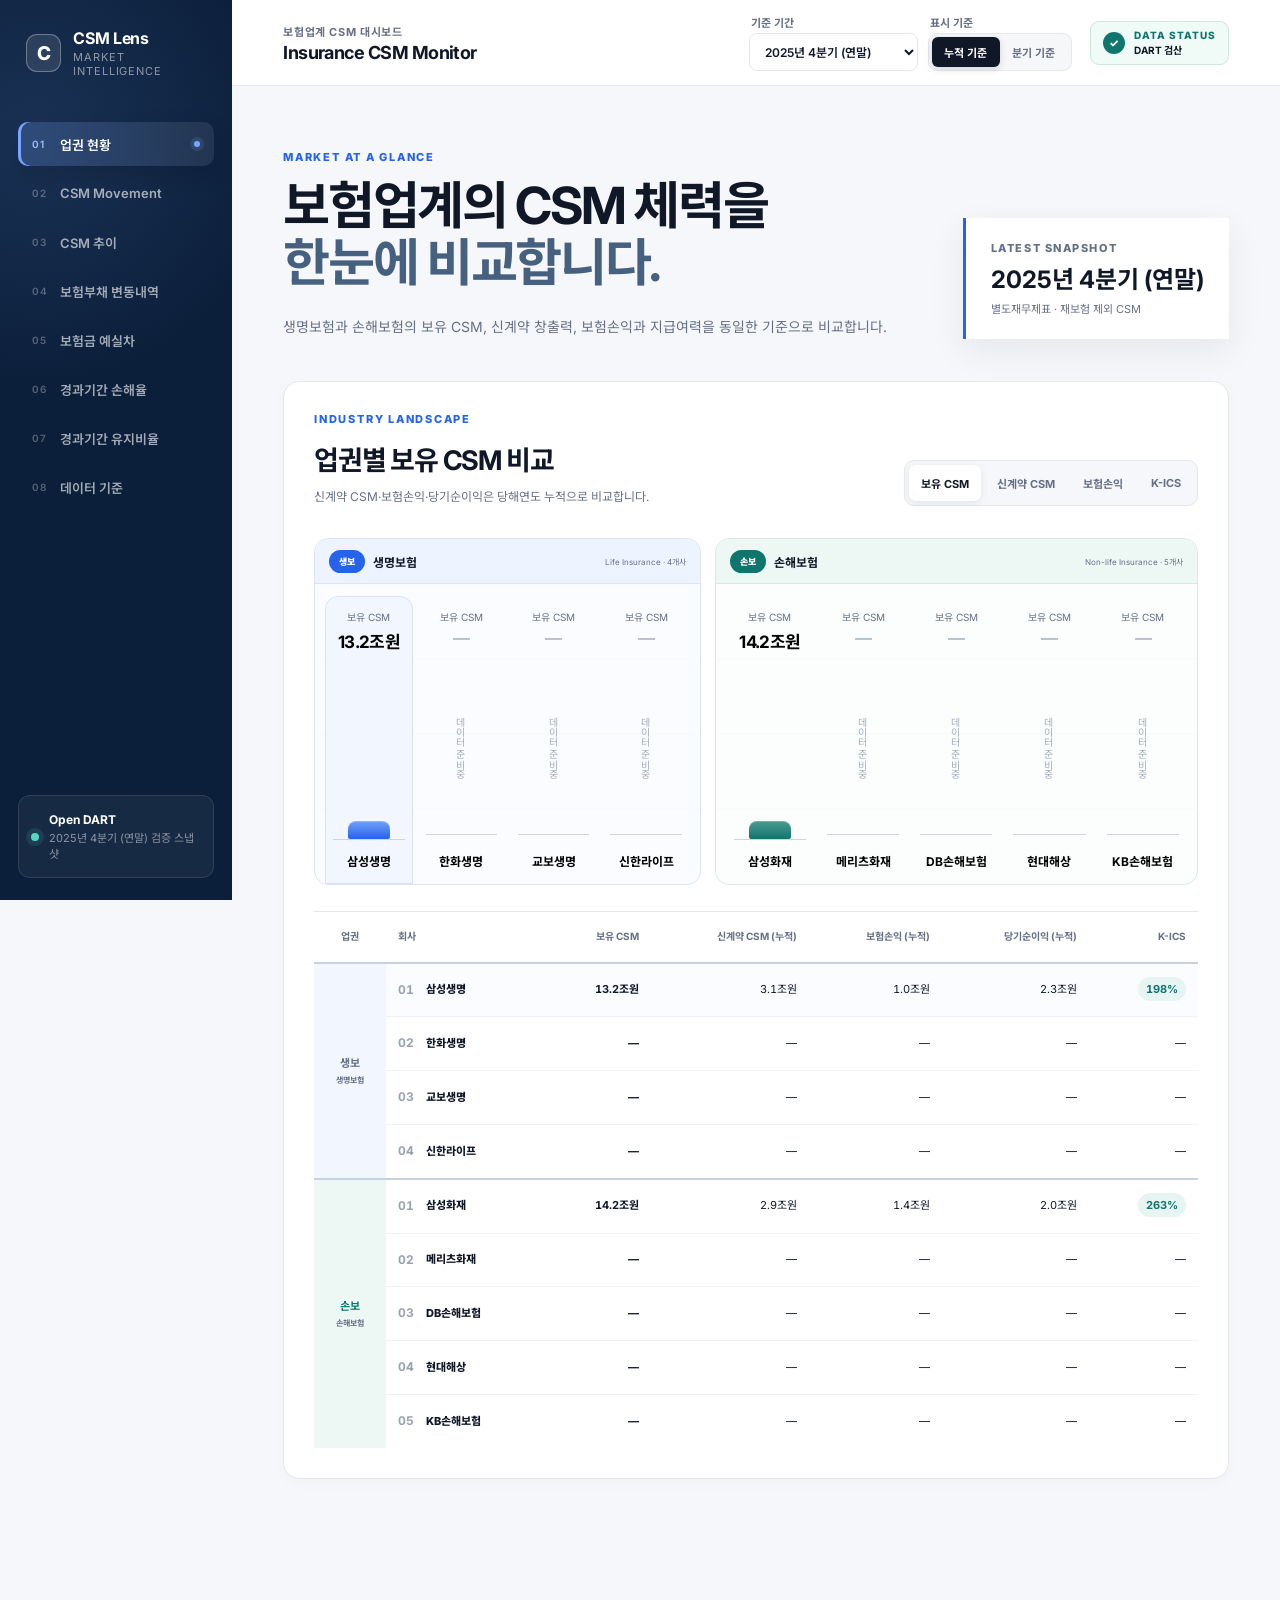
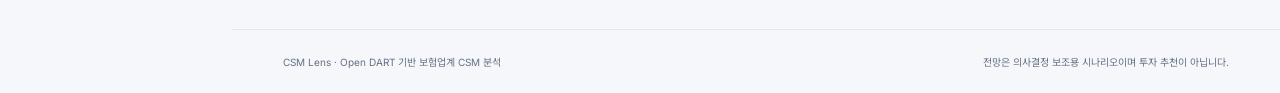
==== commit 420d1c5e: "feat: document and publish complete CSM Lens system" ====
--- a/csm-prototype/index.html
+++ b/csm-prototype/index.html
@@ -3,626 +3,481 @@
   <head>
     <meta charset="utf-8" />
     <meta name="viewport" content="width=device-width, initial-scale=1" />
-    <title>CSM Lens system</title>
-    <link rel="stylesheet" href="./styles.css?v=20260611-agent-run-v1" />
+    <meta name="description" content="국내 보험업권 CSM 현황과 보유 CSM 전망을 한눈에 보는 대시보드" />
+    <title>CSM Lens · Insurance Market Intelligence</title>
+    <link rel="preconnect" href="https://fonts.googleapis.com" />
+    <link rel="preconnect" href="https://fonts.gstatic.com" crossorigin />
+    <link
+      href="https://fonts.googleapis.com/css2?family=Inter:wght@400;500;600;700;800&family=Noto+Sans+KR:wght@400;500;600;700;800&display=swap"
+      rel="stylesheet"
+    />
+    <link rel="stylesheet" href="./styles.css?v=20260805-forecast-terms-v13" />
   </head>
   <body>
-    <main class="lens-app">
-      <aside class="side-nav" aria-label="CSM Lens 주요 내비게이션">
-        <a class="brand" href="./index.html#overview" aria-label="CSM Lens 홈">
-          <span class="brand-mark" aria-hidden="true">CL</span>
-          <span>CSM Lens system</span>
+    <div class="app-shell">
+      <aside class="sidebar">
+        <a class="brand" href="#market" aria-label="CSM Lens 홈">
+          <span class="brand-symbol">C</span>
+          <span class="brand-copy">
+            <strong>CSM Lens</strong>
+            <small>Market intelligence</small>
+          </span>
         </a>
 
-        <div class="side-context">
-          <span>Open DART 기반</span>
-          <strong>IFRS17 CSM Pilot</strong>
-          <small>실데이터와 샘플값을 분리하고 검산 상태를 함께 표시합니다.</small>
-        </div>
-
-        <nav class="side-nav-groups" aria-label="기능 그룹">
-          <section class="nav-group" aria-label="Monitor">
-            <p>Monitor</p>
-            <button type="button" class="tab-button" data-tab="overview">
-              <span>개요</span>
-              <small>핵심 상태</small>
-            </button>
-            <button type="button" class="tab-button" data-tab="company-analysis">
-              <span>회사 분석</span>
-              <small>Movement · 손익</small>
-            </button>
-          </section>
-
-          <section class="nav-group" aria-label="Compare">
-            <p>Compare</p>
-            <button type="button" class="tab-button" data-tab="market">
-              <span>시장 비교</span>
-              <small>Peer board</small>
-            </button>
-          </section>
-
-          <section class="nav-group" aria-label="Forecast">
-            <p>Forecast</p>
-            <button type="button" class="tab-button" data-tab="forecast">
-              <span>전망</span>
-              <small>다음 연말</small>
-            </button>
-          </section>
-
-          <section class="nav-group" aria-label="Trust">
-            <p>Trust</p>
-            <button type="button" class="tab-button" data-tab="quality">
-              <span>데이터 품질</span>
-              <small>출처 · 리뷰</small>
-            </button>
-          </section>
+        <nav class="primary-nav" aria-label="주요 화면">
+          <a class="nav-link is-active" href="#market" data-section-link="market">
+            <span class="nav-number">01</span>
+            <span>업권 현황</span>
+          </a>
+          <a class="nav-link" href="#movement" data-section-link="movement">
+            <span class="nav-number">02</span>
+            <span>CSM Movement</span>
+          </a>
+          <a class="nav-link" href="#trend" data-section-link="trend">
+            <span class="nav-number">03</span>
+            <span>CSM 추이</span>
+          </a>
+          <a class="nav-link" href="#liability-assumption" data-section-link="liability-assumption">
+            <span class="nav-number">04</span>
+            <span>보험부채 변동내역</span>
+          </a>
+          <a class="nav-link" href="#claim-experience" data-section-link="claim-experience">
+            <span class="nav-number">05</span>
+            <span>보험금 예실차</span>
+          </a>
+          <a class="nav-link" href="#loss-duration" data-section-link="loss-duration">
+            <span class="nav-number">06</span>
+            <span>경과기간 손해율</span>
+          </a>
+          <a class="nav-link" href="#expense-duration" data-section-link="expense-duration">
+            <span class="nav-number">07</span>
+            <span>경과기간 유지비율</span>
+          </a>
+          <a class="nav-link" href="#quality" data-section-link="quality">
+            <span class="nav-number">08</span>
+            <span>데이터 기준</span>
+          </a>
         </nav>
 
-        <div class="side-footer">
-          <span>Data status</span>
-          <strong>검증 중심</strong>
+        <div class="sidebar-status">
+          <span class="status-dot" aria-hidden="true"></span>
+          <div>
+            <strong>Open DART</strong>
+            <small id="sidebar-status-text">검증 스냅샷 연결</small>
+          </div>
         </div>
       </aside>
 
-      <section class="workbench-shell" aria-labelledby="page-title">
+      <div class="page-shell">
         <header class="topbar">
-          <div class="topbar-copy">
-            <p class="eyebrow">보험 CSM 분석 워크벤치</p>
-            <h1 id="page-title">CSM Lens system</h1>
-            <p id="shell-summary">
-              보험사 CSM, 손익, K-ICS, Movement, 전망, 데이터 품질을 한 화면 체계에서 검토합니다.
-            </p>
-          </div>
-
-          <div class="topbar-actions" aria-label="보조 제어">
-            <button type="button" class="primary-button" id="ai-drawer-button">
-              AI 열기
-            </button>
+          <div>
+            <p class="breadcrumb">보험업계 CSM 대시보드</p>
+            <h1>Insurance CSM Monitor</h1>
+          </div>
+          <div class="global-controls">
+            <label>
+              <span>기준 기간</span>
+              <select id="period-select" aria-label="분석 기간"></select>
+            </label>
+            <div class="basis-control">
+              <span>표시 기준</span>
+              <div class="basis-toggle" role="group" aria-label="실적 표시 기준">
+                <button type="button" class="is-active" data-value-basis="cumulative" aria-pressed="true">누적 기준</button>
+                <button type="button" data-value-basis="quarter" aria-pressed="false">분기 기준</button>
+              </div>
+            </div>
+            <div class="verified-badge">
+              <span class="verified-mark">✓</span>
+              <span>
+                <small>DATA STATUS</small>
+                <strong id="verified-label">DART 검산</strong>
+              </span>
+            </div>
           </div>
         </header>
 
-        <section class="agent-run-shell" aria-labelledby="agent-run-title">
-          <div class="agent-run-panel">
-            <div class="agent-run-copy">
-              <p class="eyebrow">Agent Run</p>
-              <h2 id="agent-run-title">파이프라인 실행</h2>
+        <main>
+          <div class="dashboard-page is-active" id="market" data-page-section="market">
+          <section class="hero section-block">
+            <div class="hero-copy">
+              <p class="section-kicker">MARKET AT A GLANCE</p>
+              <h2>
+                보험업계의 CSM 체력을<br />
+                <span>한눈에 비교합니다.</span>
+              </h2>
               <p>
-                선택한 회사와 분기를 기준으로 DART 수집부터 휴먼리뷰 큐까지의 진행 상태를
-                확인하고, 검산이 끝난 시점의 최신 스냅샷으로 대시보드를 갱신합니다.
+                생명보험과 손해보험의 보유 CSM, 신계약 창출력, 보험손익과 지급여력을
+                동일한 기준으로 비교합니다.
               </p>
             </div>
-
-            <div class="agent-run-controls">
-              <div class="filter-grid agent-filter-grid">
-                <label>
-                  회사
-                  <select id="company-select">
-                    <option value="samsung-life">삼성생명</option>
-                    <option value="samsung-fire">삼성화재</option>
-                  </select>
-                </label>
-                <label>
-                  기간
-                  <select id="period-select">
-                    <option value="2025-q4">2025 Q4</option>
-                    <option value="2025-q3">2025 Q3</option>
-                    <option value="2025-q2">2025 Q2</option>
-                    <option value="2025-q1">2025 Q1</option>
-                  </select>
-                </label>
-              </div>
-              <div class="agent-run-target">
-                <label>
-                  실행 대상
-                  <select id="agent-target-select">
-                    <option value="">실행 대상 불러오는 중...</option>
-                  </select>
-                </label>
-                <small id="agent-target-summary">
-                  검증 완료 조합은 실행 목록에서 숨기고, 미완료 대상만 표시합니다.
-                </small>
-              </div>
-              <button type="button" class="primary-button" id="agent-run-button">
-                에이전트 실행
-              </button>
-            </div>
-
-            <div class="agent-run-meta" aria-live="polite">
-              <span class="agent-result-pill" id="agent-run-live-status" data-status="idle">
-                대기
-              </span>
-              <span class="agent-result-pill" id="agent-snapshot-kind" data-kind="actual">
-                실데이터
-              </span>
-              <span id="agent-last-run-at">마지막 실행 -</span>
-              <span id="agent-last-run-result">마지막 결과 -</span>
-            </div>
-          </div>
-
-          <div class="agent-timeline" id="agent-timeline" aria-live="polite"></div>
-          <p class="agent-run-note" id="agent-run-note">
-            실행 실패 시 마지막 검증 완료 스냅샷은 유지되고, 단계 상태와 실패 사유만 갱신됩니다.
-          </p>
-        </section>
-
-        <section class="basis-banner" aria-label="데이터 기준">
-          <strong>데이터 기준</strong>
-          <span>보유 CSM은 별도재무제표·재보험 제외 기준입니다.</span>
-          <small>
-            보험손익은 별도 보험서비스손익 기준입니다. 투자손익은 별도 투자손익, 영업외손익,
-            연결효과를 포함하는 관리 기준으로 표시하며, 화면 계산은 당기순이익과 법인세를 활용한
-            역산값을 적용합니다. K-ICS는 지급여력 공시 기준입니다.
-          </small>
-        </section>
-
-        <div class="app-workspace">
-          <div class="main-column">
-            <section
-              id="overview-panel"
-              class="tab-panel"
-              data-tab-panel="overview"
-              data-active-panel="true"
-              aria-labelledby="overview-title"
-            >
-              <article class="panel">
-                <div class="panel-heading">
+            <div class="hero-period">
+              <span>LATEST SNAPSHOT</span>
+              <strong id="hero-period-label">2025년말</strong>
+              <small>별도재무제표 · 재보험 제외 CSM</small>
+            </div>
+          </section>
+
+          <section class="panel industry-panel">
+            <div class="panel-header">
+              <div>
+                <p class="section-kicker">INDUSTRY LANDSCAPE</p>
+                <h2 id="industry-comparison-title" aria-live="polite">업권별 보유 CSM 비교</h2>
+                <p id="industry-basis-note">당해연도 누적 기준으로 회사별 규모와 상대 위치를 비교합니다.</p>
+              </div>
+              <div class="metric-tabs" role="group" aria-label="비교 지표">
+                <button type="button" class="metric-tab is-active" data-market-metric="csm">보유 CSM</button>
+                <button type="button" class="metric-tab" data-market-metric="newbiz">신계약 CSM</button>
+                <button type="button" class="metric-tab" data-market-metric="insurance">보험손익</button>
+                <button type="button" class="metric-tab" data-market-metric="kics">K-ICS</button>
+              </div>
+            </div>
+            <div class="industry-board" id="industry-board"></div>
+            <div class="comparison-table-wrap">
+              <table class="comparison-table">
+                <thead>
+                  <tr>
+                    <th class="table-sector-heading">업권</th>
+                    <th class="table-company-heading">회사</th>
+                    <th>보유 CSM</th>
+                    <th id="comparison-newbiz-heading">신계약 CSM (누적)</th>
+                    <th id="comparison-insurance-heading">보험손익 (누적)</th>
+                    <th id="comparison-net-income-heading">당기순이익 (누적)</th>
+                    <th>K-ICS</th>
+                  </tr>
+                </thead>
+                <tbody id="comparison-table-body"></tbody>
+              </table>
+            </div>
+          </section>
+          </div>
+
+          <section class="dashboard-page section-block movement-section" id="movement" data-page-section="movement" hidden>
+            <div class="section-heading">
+              <div>
+                <p class="section-kicker">IR MOVEMENT FORMAT</p>
+                <h2>CSM Movement</h2>
+                <p>
+                  현행 IR 자료와 동일한 순서로 기시 CSM에서 기말 CSM까지의 증감 요인을 표시합니다.
+                </p>
+              </div>
+              <div class="movement-total">
+                <span>데이터 커버리지</span>
+                <strong id="movement-coverage-value">2 / 9</strong>
+                <small>공시 파싱 완료 회사</small>
+              </div>
+            </div>
+
+            <article class="panel movement-board">
+              <div class="movement-board-header">
+                <span>단위: 조원</span>
+                <span id="movement-basis-note">누적 기준 · 기시는 전년도말 · 공란은 데이터 미수집 상태입니다.</span>
+              </div>
+              <div class="movement-table-wrap">
+                <table class="movement-table">
+                  <thead>
+                    <tr>
+                      <th class="table-sector-heading">업권</th>
+                      <th class="table-company-heading">회사</th>
+                      <th>기시 CSM</th>
+                      <th>신계약</th>
+                      <th>이자부리</th>
+                      <th>CSM 조정 등</th>
+                      <th>CSM 상각</th>
+                      <th>기말 CSM</th>
+                      <th>Movement 흐름</th>
+                    </tr>
+                  </thead>
+                  <tbody id="movement-table-body"></tbody>
+                </table>
+              </div>
+            </article>
+          </section>
+
+          <section class="dashboard-page section-block forecast-section" id="trend" data-page-section="trend" hidden>
+            <div class="section-heading">
+              <div>
+                <p class="section-kicker">HISTORY &amp; FORWARD VIEW</p>
+                <h2>CSM 추이</h2>
+                <p id="forecast-heading-copy">
+                  과거 연도말과 최신 분기 실적에 이어 향후 1~3년, 5년, 10년 CSM을 Base·Worst로 전망합니다.
+                </p>
+              </div>
+              <div class="forecast-basis">
+                <span>전망 종착점</span>
+                <strong id="forecast-basis-label">1~3Y · 5Y · 10Y</strong>
+              </div>
+            </div>
+
+            <div class="trend-grid" id="trend-grid" aria-label="9개사 CSM 추이"></div>
+
+            <article class="panel forecast-method-panel" aria-labelledby="forecast-method-title">
+              <div class="forecast-method-heading">
+                <div>
+                  <p class="section-kicker">EXPLAINABLE FORECAST</p>
+                  <h3 id="forecast-method-title">2026~2035 CSM 전망 산출 기준</h3>
+                  <p>단기 연도말 전망을 먼저 산출하고, 일관된 스트레스와 장기 추세를 적용해 전망 구간을 확장합니다.</p>
+                </div>
+                <a href="../CSM_FORECAST_METHODOLOGY.md" target="_blank" rel="noreferrer">상세 방법론 문서 ↗</a>
+              </div>
+              <div class="forecast-method-steps">
+                <div><span>01</span><strong>과거 실적</strong><small>최근 분기 무브먼트와 계절성 확인</small></div>
+                <div><span>02</span><strong>애널리스트 보정</strong><small>외부 근거는 증권사 애널리스트 리포트만 사용</small></div>
+                <div><span>03</span><strong>기계 산식</strong><small>이자·상각은 최근 4개 분기 CSM 대비율 적용</small></div>
+                <div><span>04</span><strong>Worst 재산출</strong><small>신계약·조정을 Base 대비 각각 20% 악화</small></div>
+              </div>
+              <div class="forecast-method-note">
+                <strong>산식</strong>
+                <span>이자부리율 = 이자부리 ÷ (기시 CSM + 신계약 CSM)</span>
+                <span>상각률 = |CSM 상각| ÷ (기시 CSM + 신계약 CSM)</span>
+                <span>표시 구간 = 1~3년(2026~2028) + 5년(2030) + 10년(2035)</span>
+              </div>
+              <div class="forecast-summary-wrap">
+                <table class="forecast-summary-table">
+                  <thead><tr><th class="table-sector-heading">업권</th><th class="table-company-heading">회사</th><th>최근 실적</th><th>2026 Base</th><th>2026 Worst</th><th>2030 Base</th><th>2030 Worst</th><th>2035 Base</th><th>2035 Worst</th><th>신뢰도</th></tr></thead>
+                  <tbody id="forecast-summary-body"></tbody>
+                </table>
+              </div>
+              <p class="forecast-disclaimer">본 전망은 의사결정 지원용 시나리오이며 회사 공식 가이던스가 아닙니다. 현재 담당자 확정 Base 입력값은 없어 모델 산출값을 사용했습니다.</p>
+            </article>
+          </section>
+
+          <section class="dashboard-page section-block assumption-section" id="liability-assumption" data-page-section="liability-assumption" hidden>
+            <div class="section-heading">
+              <div>
+                <p class="section-kicker">ACTUARIAL ASSUMPTION IMPACT</p>
+                <h2>보험부채 변동내역</h2>
+              <p>연말 사업보고서에서 공시되는 계리적 가정 변경의 BEL·RA·CSM 영향을 회사별로 비교합니다.</p>
+              </div>
+              <div class="disclosure-basis">
+                <span>최근 공시 기준</span>
+                <strong id="liability-period-label">2025년말</strong>
+                <small>단위: 억원</small>
+              </div>
+            </div>
+            <article class="panel disclosure-panel liability-assumption-panel">
+              <div class="disclosure-note">
+                <span><i class="liability-legend positive"></i>CSM 증가 <i class="liability-legend negative"></i>CSM 감소 · 중앙 세로선은 증감 기준점</span>
+                <button class="disclosure-full-button" type="button" data-full-metric="liability">전체보기 ↗</button>
+              </div>
+              <div class="liability-summary-grid" id="liability-summary-grid"></div>
+            </article>
+          </section>
+
+          <section class="dashboard-page section-block assumption-section" id="claim-experience" data-page-section="claim-experience" hidden>
+            <div class="section-heading">
+              <div>
+                <p class="section-kicker">CLAIM EXPERIENCE</p>
+                <h2>보험금 예실차 비율</h2>
+                <p>연결재무제표 주석의 예상손해율과 실제손해율을 비교해 보험금 경험차를 확인합니다.</p>
+              </div>
+              <div class="disclosure-basis">
+                <span>공시 기준</span>
+                <strong id="claim-period-label">2025년말</strong>
+                <small>단위: %</small>
+              </div>
+            </div>
+            <article class="panel disclosure-panel">
+              <div class="disclosure-note">
+                <div class="claim-formula-note">
+                  <strong>예실차 비율 = 예상손해율 − 실제손해율</strong>
+                  <span>예상손해율 = 당기 예상보험금(종신연금지급금 포함) ÷ 당기 실제위험보험료</span>
+                  <span>실제손해율 = (당기 발생보험금 + 당기 발생사고요소조정) ÷ 당기 실제위험보험료</span>
+                </div>
+                <button class="disclosure-full-button" type="button" data-full-metric="claim">전체보기 ↗</button>
+              </div>
+              <div class="claim-summary-grid" id="claim-summary-grid"></div>
+            </article>
+          </section>
+
+          <section class="dashboard-page section-block assumption-section" id="loss-duration" data-page-section="loss-duration" hidden>
+            <div class="section-heading">
+              <div>
+                <p class="section-kicker">LOSS RATIO BY DURATION</p>
+                <h2>(경과기간별) 손해율 현황</h2>
+                <p>보험계약 경과기간별 예상보험금, 위험보험료와 그 비율을 동일한 표 구조로 비교합니다.</p>
+              </div>
+              <div class="disclosure-basis"><span>공시 기준</span><strong id="loss-period-label">2025년말</strong><small>비율: %</small></div>
+            </div>
+            <article class="panel disclosure-panel">
+              <div class="disclosure-note"><span>비율 = 예상보험금 ÷ 위험보험료</span><button class="disclosure-full-button" type="button" data-full-metric="loss">전체보기 ↗</button></div>
+              <div class="compact-ratio-wrap">
+                <table class="compact-ratio-table" id="loss-ratio-summary-table">
+                  <thead id="loss-ratio-summary-head"></thead>
+                  <tbody id="loss-ratio-summary-body"></tbody>
+                </table>
+              </div>
+            </article>
+          </section>
+
+          <section class="dashboard-page section-block assumption-section" id="expense-duration" data-page-section="expense-duration" hidden>
+            <div class="section-heading">
+              <div>
+                <p class="section-kicker">EXPENSE RATIO BY DURATION</p>
+                <h2>(경과기간별) 유지비율 현황</h2>
+                <p>보험계약 경과기간별 예상유지비, 예정유지비와 그 비율을 연결 주석 기준으로 비교합니다.</p>
+              </div>
+              <div class="disclosure-basis"><span>공시 기준</span><strong id="expense-period-label">2025년말</strong><small>비율: %</small></div>
+            </div>
+            <article class="panel disclosure-panel">
+              <div class="disclosure-note"><span>비율 = 예상유지비 ÷ 예정유지비</span><button class="disclosure-full-button" type="button" data-full-metric="expense">전체보기 ↗</button></div>
+              <div class="compact-ratio-wrap">
+                <table class="compact-ratio-table" id="expense-ratio-summary-table">
+                  <thead id="expense-ratio-summary-head"></thead>
+                  <tbody id="expense-ratio-summary-body"></tbody>
+                </table>
+              </div>
+            </article>
+          </section>
+
+          <section class="dashboard-page section-block quality-section" id="quality" data-page-section="quality" hidden>
+            <div class="quality-intro">
+              <p class="section-kicker">DATA TRUST</p>
+              <h2>데이터 원본과 검증 기준</h2>
+              <p>
+                원본에서 읽는 값, 교차검증에 쓰는 값, 일치 판정 방식까지 공개합니다.
+                선택한 회사와 기간의 실제 출처·표 번호·파싱 과정·검증 결과도 아래에서 추적할 수 있습니다.
+              </p>
+            </div>
+            <div class="quality-grid" id="quality-grid"></div>
+
+            <div class="quality-protocol" aria-labelledby="quality-protocol-title">
+              <div class="quality-subheading">
+                <span>STANDARD PROCESS</span>
+                <h3 id="quality-protocol-title">원본 수집부터 확정까지</h3>
+              </div>
+              <ol class="protocol-steps">
+                <li>
+                  <span class="protocol-number">01</span>
                   <div>
-                    <p class="eyebrow">Portfolio Overview</p>
-                    <h2 id="overview-title">포트폴리오 개요판</h2>
+                    <strong>DART 원본 수집</strong>
+                    <p>사업·분기·반기보고서의 별도재무제표와 보험계약 주석을 읽습니다. CSM은 발행 보험계약만 사용하고 출재 재보험은 제외합니다.</p>
                   </div>
-                  <span class="section-chip" id="overview-status-chip">-</span>
+                </li>
+                <li>
+                  <span class="protocol-number">02</span>
+                  <div>
+                    <strong>기준 통일·재계산</strong>
+                    <p>원문 단위를 십억원으로 통일하고, 표가 상품군·측정모형별로 나뉜 경우 합산합니다. 기말 CSM과 Movement 산식도 다시 계산합니다.</p>
+                  </div>
+                </li>
+                <li>
+                  <span class="protocol-number">03</span>
+                  <div>
+                    <strong>외부 교차검증</strong>
+                    <p>보험손익·순이익·지급여력은 FISIS를 우선 사용합니다. FISIS에 없는 CSM과 Movement는 각 회사 공식 IR·경영공시로 검증합니다.</p>
+                  </div>
+                </li>
+                <li>
+                  <span class="protocol-number">04</span>
+                  <div>
+                    <strong>판정·이력 보존</strong>
+                    <p>원 단위 허용오차와 표시단위 반올림을 구분해 판정합니다. 연결·별도처럼 기준이 다르면 억지로 일치시키지 않고 차이를 명시합니다.</p>
+                  </div>
+                </li>
+              </ol>
+            </div>
+
+            <div class="quality-methodology" aria-labelledby="quality-methodology-title">
+              <div class="quality-subheading">
+                <span>METRIC DICTIONARY</span>
+                <h3 id="quality-methodology-title">지표별 원본값과 검증 방식</h3>
+              </div>
+              <div class="quality-table-wrap">
+                <table class="quality-method-table">
+                  <thead>
+                    <tr>
+                      <th>지표</th>
+                      <th>원본 소스 · 읽는 값</th>
+                      <th>검증 소스 · 비교값</th>
+                      <th>판정 방식</th>
+                    </tr>
+                  </thead>
+                  <tbody id="quality-method-table-body"></tbody>
+                </table>
+              </div>
+              <div class="quality-history" aria-labelledby="quality-history-title">
+                <div class="quality-subheading">
+                  <span>METHOD CHANGE LOG</span>
+                  <h3 id="quality-history-title">파싱·검증 기준 변경 이력</h3>
                 </div>
-                <div class="overview-intro">
-                  <div>
-                    <h3 id="overview-company-title">-</h3>
-                    <p id="overview-summary">-</p>
-                  </div>
-                  <div class="overview-kicker">
-                    <span>현재 기준</span>
-                    <strong id="overview-period-label">-</strong>
-                    <small id="overview-quality-note">-</small>
-                  </div>
+                <div class="quality-history-list" id="quality-method-history"></div>
+              </div>
+            </div>
+
+            <div class="quality-audit" aria-labelledby="quality-audit-title">
+              <div class="quality-audit-header">
+                <div class="quality-subheading">
+                  <span>SELECTED DATA LINEAGE</span>
+                  <h3 id="quality-audit-title">선택 데이터 감사 기록</h3>
                 </div>
-                <div class="metric-grid metric-grid-equal" id="overview-metric-grid"></div>
-              </article>
-
-              <div class="two-column-grid">
-                <article class="panel">
-                  <div class="panel-heading">
-                    <div>
-                      <p class="eyebrow">Watchlist</p>
-                      <h3>주요 경고와 검토</h3>
-                    </div>
-                  </div>
-                  <div class="watchlist" id="overview-watchlist"></div>
-                </article>
-
-                <article class="panel">
-                  <div class="panel-heading">
-                    <div>
-                      <p class="eyebrow">Recent Change</p>
-                      <h3>최근 변동 요약</h3>
-                    </div>
-                  </div>
-                  <div class="overview-change-grid" id="overview-change-grid"></div>
-                </article>
-              </div>
-
-            </section>
-
-            <section
-              id="company-analysis-panel"
-              class="tab-panel"
-              data-tab-panel="company-analysis"
-              data-active-panel="false"
-              aria-labelledby="company-analysis-title"
-              hidden
-            >
-              <nav class="subtab-nav" aria-label="회사 분석 상세">
-                <button type="button" class="subtab-button" data-company-subtab="movement">
-                  Movement
-                </button>
-                <button type="button" class="subtab-button" data-company-subtab="profit">
-                  손익
-                </button>
-                <button type="button" class="subtab-button" data-company-subtab="portfolio">
-                  포트폴리오
-                </button>
-                <button type="button" class="subtab-button" data-company-subtab="trend">
-                  추세
-                </button>
-              </nav>
-
-              <section
-                class="company-subtab-panel"
-                data-company-subtab-panel="movement"
-                data-active-subpanel="true"
-              >
-                <article class="panel movement-panel">
-                  <div class="panel-heading">
-                    <div>
-                      <p class="eyebrow">Movement</p>
-                      <h3 id="movement-title">CSM 변동 내역</h3>
-                    </div>
-                    <span class="quality-pill" id="quality-pill">-</span>
-                  </div>
-                  <p class="movement-headline" id="movement-headline">-</p>
-                  <div class="waterfall" id="waterfall" aria-label="CSM Movement 차트"></div>
-                  <div class="movement-summary" id="movement-summary"></div>
-                </article>
-              </section>
-
-              <section
-                class="company-subtab-panel"
-                data-company-subtab-panel="profit"
-                data-active-subpanel="false"
-                hidden
-              >
-                <div class="two-column-grid">
-                  <article class="panel">
-                    <div class="panel-heading">
-                      <div>
-                        <p class="eyebrow">Profit View</p>
-                        <h3>손익 구조</h3>
-                      </div>
-                    </div>
-                    <div class="profit-card-grid" id="profit-card-grid"></div>
-                  </article>
-
-                  <article class="panel">
-                    <div class="panel-heading">
-                      <div>
-                        <p class="eyebrow">Interpretation</p>
-                        <h3>기준과 해석</h3>
-                      </div>
-                    </div>
-                    <div class="profit-basis-list" id="profit-basis-list"></div>
-                    <div class="insight-list" id="profit-insight-list"></div>
-                  </article>
-                </div>
-              </section>
-
-              <section
-                class="company-subtab-panel"
-                data-company-subtab-panel="portfolio"
-                data-active-subpanel="false"
-                hidden
-              >
-                <div class="two-column-grid">
-                  <article class="panel">
-                    <div class="panel-heading">
-                      <div>
-                        <p class="eyebrow">Portfolio</p>
-                        <h3>보유 CSM 구성</h3>
-                      </div>
-                    </div>
-                    <div class="portfolio-stack-view" id="portfolio-stack"></div>
-                  </article>
-
-                  <article class="panel">
-                    <div class="panel-heading">
-                      <div>
-                        <p class="eyebrow">Breakdown</p>
-                        <h3>구성 설명</h3>
-                      </div>
-                    </div>
-                    <div class="portfolio-list" id="portfolio-list"></div>
-                  </article>
-                </div>
-              </section>
-
-              <section
-                class="company-subtab-panel"
-                data-company-subtab-panel="trend"
-                data-active-subpanel="false"
-                hidden
-              >
-                <article class="panel">
-                  <div class="panel-heading">
-                    <div>
-                      <p class="eyebrow">Quarterly Trend</p>
-                      <h3>분기 추세와 변화 포인트</h3>
-                    </div>
-                  </div>
-                  <div class="trend-summary" id="trend-summary"></div>
-                  <div class="table-wrap">
-                    <table class="trend-table">
-                      <thead>
-                        <tr>
-                          <th>기간</th>
-                          <th>보유 CSM</th>
-                          <th>성장률</th>
-                          <th>보험손익</th>
-                          <th>투자손익</th>
-                          <th>당기순이익</th>
-                          <th>K-ICS</th>
-                        </tr>
-                      </thead>
-                      <tbody id="trend-table-body"></tbody>
-                    </table>
-                  </div>
-                </article>
-              </section>
-            </section>
-
-            <section
-              id="market-panel"
-              class="tab-panel"
-              data-tab-panel="market"
-              data-active-panel="false"
-              aria-labelledby="market-title"
-              hidden
-            >
-              <div class="two-column-grid">
-                <article class="panel">
-                  <div class="panel-heading">
-                    <div>
-                      <p class="eyebrow">Market Board</p>
-                      <h2 id="market-title">시장 비교</h2>
-                    </div>
-                    <div class="inline-controls">
-                      <label>
-                        정렬
-                        <select id="market-sort-select">
-                          <option value="csm">보유 CSM</option>
-                          <option value="growth">성장률</option>
-                          <option value="insurance">보험손익</option>
-                          <option value="investment">투자손익</option>
-                          <option value="kics">K-ICS</option>
-                        </select>
-                      </label>
-                      <label>
-                        필터
-                        <select id="market-filter-select">
-                          <option value="all">전체</option>
-                          <option value="life">생명보험</option>
-                          <option value="non-life">손해보험</option>
-                        </select>
-                      </label>
-                    </div>
-                  </div>
-                  <div class="market-topline" id="market-topline"></div>
-                  <div class="table-wrap">
-                    <table>
-                      <thead>
-                        <tr>
-                          <th>회사</th>
-                          <th>기준</th>
-                          <th>보유 CSM</th>
-                          <th>성장률</th>
-                          <th>보험손익</th>
-                          <th>투자손익</th>
-                          <th>당기순이익</th>
-                          <th>K-ICS</th>
-                          <th>주요 특성</th>
-                        </tr>
-                      </thead>
-                      <tbody id="comparison-table"></tbody>
-                    </table>
-                  </div>
-                </article>
-
-                <article class="panel">
-                  <div class="panel-heading">
-                    <div>
-                      <p class="eyebrow">Drill-down</p>
-                      <h3>선택 회사 비교</h3>
-                    </div>
-                    <label>
-                      비교 대상
-                      <select id="market-peer-select"></select>
-                    </label>
-                  </div>
-                  <div class="market-drilldown" id="market-drilldown"></div>
-                  <div class="market-ranking" id="market-ranking"></div>
-                </article>
-              </div>
-            </section>
-
-            <section
-              id="forecast-panel"
-              class="tab-panel"
-              data-tab-panel="forecast"
-              data-active-panel="false"
-              aria-labelledby="forecast-title"
-              hidden
-            >
-              <article class="panel forecast-panel-card">
-                <div class="panel-heading">
-                  <div>
-                    <p class="eyebrow">Forecast Studio</p>
-                    <h2 id="forecast-title">전망</h2>
-                  </div>
-                  <label class="scenario-control">
-                    시나리오
-                    <select id="scenario-select">
-                      <option value="base">Base</option>
-                      <option value="conservative">Conservative</option>
-                      <option value="optimistic">Optimistic</option>
-                    </select>
-                  </label>
-                </div>
-                <div class="draft-card" id="forecast">
-                  <p id="forecast-summary">-</p>
-                  <div class="projection-grid" aria-label="연말 전망">
-                    <article class="projection-card" id="projection-csm-card">
-                      <span>전망 보유 CSM</span>
-                      <strong id="projection-csm">-</strong>
-                      <small id="projection-csm-target">-</small>
-                      <small id="projection-csm-change">-</small>
-                    </article>
-                    <article>
-                      <span>보험손익 전망</span>
-                      <strong id="projection-insurance">-</strong>
-                      <small>CSM 상각과 RA 방출 기반</small>
-                    </article>
-                    <article>
-                      <span>투자손익 전망</span>
-                      <strong id="projection-investment">-</strong>
-                      <small>공시 run-rate 반영</small>
-                    </article>
-                    <article>
-                      <span>당기순이익 전망</span>
-                      <strong id="projection-net">-</strong>
-                      <small>단순 초안이며 의사결정 자동화가 아닙니다.</small>
-                    </article>
-                  </div>
-                  <div class="assumption-box">
-                    <strong>전망 방식</strong>
-                    <p id="forecast-method">-</p>
-                    <ul id="assumption-list"></ul>
-                  </div>
-                  <div class="forecast-movement-detail" id="forecast-movement-detail"></div>
-                  <dl class="forecast-narrative-grid">
-                    <div>
-                      <dt>보유 CSM 코멘트</dt>
-                      <dd id="forecast-csm">-</dd>
-                    </div>
-                    <div>
-                      <dt>보험손익 코멘트</dt>
-                      <dd id="forecast-insurance">-</dd>
-                    </div>
-                    <div>
-                      <dt>투자손익 코멘트</dt>
-                      <dd id="forecast-investment">-</dd>
-                    </div>
-                  </dl>
-                </div>
-              </article>
-            </section>
-
-            <section
-              id="quality-panel"
-              class="tab-panel"
-              data-tab-panel="quality"
-              data-active-panel="false"
-              aria-labelledby="quality-title"
-              hidden
-            >
-              <div class="two-column-grid">
-                <article class="panel">
-                  <div class="panel-heading">
-                    <div>
-                      <p class="eyebrow">Data Quality</p>
-                      <h2 id="quality-title">데이터 품질</h2>
-                    </div>
-                  </div>
-                  <ul class="quality-list">
-                    <li>
-                      <span>원문 공시 링크</span>
-                      <strong id="source-status">-</strong>
-                    </li>
-                    <li>
-                      <span>CSM 주석 추출</span>
-                      <strong id="parser-status">-</strong>
-                    </li>
-                    <li>
-                      <span>Movement 검산</span>
-                      <strong id="movement-status">-</strong>
-                    </li>
-                    <li>
-                      <span>수작업 보정</span>
-                      <strong id="manual-review-status">원본값 유지</strong>
-                    </li>
-                  </ul>
-                  <div
-                    class="quality-detail-list"
-                    id="quality-detail-list"
-                    aria-label="검산 상세"
-                  ></div>
-                </article>
-
-                <article class="panel">
-                  <section class="review-workbench" aria-label="Human Review Workbench">
-                    <div class="review-heading">
-                      <div>
-                        <p class="eyebrow">Human Review</p>
-                        <h4>휴먼리뷰 현황</h4>
-                      </div>
-                      <strong id="review-summary">-</strong>
-                    </div>
-                    <div class="review-item-list" id="review-item-list"></div>
-                  </section>
-                </article>
-              </div>
-            </section>
-          </div>
-
-          <div class="ai-overlay" id="ai-overlay" hidden></div>
-          <aside
-            class="ai-drawer"
-            id="ai-drawer"
-            aria-labelledby="ai-title"
-            aria-hidden="true"
-          >
-            <div class="ai-drawer-head">
-              <div>
-                <p class="eyebrow">AI Copilot</p>
-                <h2 id="ai-title">탭 문맥 기반 분석</h2>
-              </div>
-              <button type="button" class="secondary-button" id="ai-close-button">
-                닫기
-              </button>
-            </div>
-            <p class="ai-drawer-description" id="ai-context-description">
-              현재 탭 문맥에 맞는 질문 제안과 검증된 기간 기준 요약을 제공합니다.
-            </p>
-            <div class="ai-context-list" id="ai-context-list"></div>
-
-            <section class="ai-surface" aria-labelledby="ai-title">
-              <div class="panel-heading ai-panel-heading">
-                <div>
-                  <p class="eyebrow">AI Summary</p>
-                  <h3>AI 분석 요약</h3>
-                </div>
-                <div class="ai-controls">
-                  <label>
-                    분석
-                    <select id="ai-focus-select">
-                      <option value="briefing">요약</option>
-                      <option value="anomaly">이상징후</option>
-                      <option value="movement">원인분해</option>
-                      <option value="peer">Peer 비교</option>
-                    </select>
-                  </label>
-                  <button type="button" id="ai-refresh-button">새로고침</button>
-                </div>
-              </div>
-              <div class="ai-status-row" aria-live="polite">
-                <span id="ai-snapshot-status">스냅샷 기준 -</span>
-                <span id="ai-period-status">기간 기준 -</span>
-                <span id="ai-validation-status">검증 상태 -</span>
-              </div>
-              <div class="ai-layout">
-                <section class="ai-card-column" aria-label="AI 분석 카드">
-                  <div id="ai-insight-cards" class="ai-card-grid"></div>
-                </section>
-                <section class="ai-chat-column" aria-labelledby="ai-chat-title">
-                  <div class="ai-chat-heading">
-                    <strong id="ai-chat-title">자연어 질의</strong>
-                    <span>항상 최신 검증 기간 기준으로 답변합니다.</span>
-                  </div>
-                  <form id="ai-chat-form" class="ai-chat-form">
-                    <label class="ai-chat-input-label" for="ai-chat-input">질문</label>
-                    <textarea
-                      id="ai-chat-input"
-                      rows="3"
-                      placeholder="예: 삼성생명 2025년 4분기 CSM 변동의 핵심 원인을 설명해줘"
-                    ></textarea>
-                    <div class="ai-chat-actions">
-                      <button type="submit">질의하기</button>
-                    </div>
-                  </form>
-                  <div id="ai-chat-thread" class="ai-chat-thread" aria-live="polite"></div>
-                </section>
-              </div>
-            </section>
-          </aside>
+                <span class="quality-audit-period" id="quality-audit-period"></span>
+              </div>
+              <div class="quality-source-record" id="quality-source-record"></div>
+              <div class="quality-processing-record" id="quality-processing-record"></div>
+              <div class="quality-audit-grid" id="quality-audit-grid"></div>
+            </div>
+          </section>
+        </main>
+
+        <footer>
+          <span>CSM Lens · Open DART 기반 보험업계 CSM 분석</span>
+          <span>전망은 의사결정 보조용 시나리오이며 투자 추천이 아닙니다.</span>
+        </footer>
+      </div>
+    </div>
+
+    <dialog class="trend-modal" id="trend-modal" aria-labelledby="trend-modal-title">
+      <div class="trend-modal-shell">
+        <div class="trend-modal-header">
+          <div>
+            <p class="section-kicker">COMPANY DETAIL</p>
+            <h2 id="trend-modal-title">회사 CSM 추이</h2>
+            <p id="trend-modal-subtitle">과거 실적과 연도말 전망</p>
+          </div>
+          <button type="button" class="modal-close" id="trend-modal-close" aria-label="상세 닫기">×</button>
         </div>
-      </section>
-    </main>
-
-    <script src="./dashboard-data.generated.js?v=20260611-manual-review"></script>
-    <script src="./script.js?v=20260611-agent-run-v1"></script>
+        <div id="trend-modal-content"></div>
+      </div>
+    </dialog>
+
+    <dialog class="trend-modal movement-modal" id="movement-modal" aria-labelledby="movement-modal-title">
+      <div class="trend-modal-shell">
+        <div class="trend-modal-header">
+          <div>
+            <p class="section-kicker">IR MOVEMENT DETAIL</p>
+            <h2 id="movement-modal-title">회사 CSM Movement</h2>
+            <p id="movement-modal-subtitle">실제 공시값 기준 Movement</p>
+          </div>
+          <button type="button" class="modal-close" id="movement-modal-close" aria-label="Movement 상세 닫기">×</button>
+        </div>
+        <div id="movement-modal-content"></div>
+      </div>
+    </dialog>
+
+    <dialog class="trend-modal assumption-modal" id="assumption-table-modal" aria-labelledby="assumption-table-modal-title">
+      <div class="trend-modal-shell">
+        <div class="trend-modal-header">
+          <div><p class="section-kicker">FULL DISCLOSURE TABLE</p><h2 id="assumption-table-modal-title">전체보기</h2><p id="assumption-table-modal-subtitle"></p></div>
+          <button type="button" class="modal-close" id="assumption-table-modal-close" aria-label="전체보기 닫기">×</button>
+        </div>
+        <div id="assumption-table-modal-content"></div>
+      </div>
+    </dialog>
+
+    <dialog class="trend-modal assumption-chart-modal" id="assumption-chart-modal" aria-labelledby="assumption-chart-modal-title">
+      <div class="trend-modal-shell">
+        <div class="trend-modal-header">
+          <div><p class="section-kicker">DURATION PROFILE</p><h2 id="assumption-chart-modal-title">기간별 흐름</h2><p id="assumption-chart-modal-subtitle"></p></div>
+          <button type="button" class="modal-close" id="assumption-chart-modal-close" aria-label="기간별 흐름 닫기">×</button>
+        </div>
+        <div id="assumption-chart-modal-content"></div>
+      </div>
+    </dialog>
+
+    <script src="./dashboard-data.generated.js?v=20260804-official-source-v4"></script>
+    <script src="./assumption-data.generated.js?v=20260804-official-source-v4"></script>
+    <script src="./forecast-data.generated.js?v=20260805-forecast-terms-v5"></script>
+    <script src="./liability-assumption-data.generated.js?v=20260804-official-source-v4"></script>
+    <script src="./script.js?v=20260805-forecast-terms-v13"></script>
   </body>
 </html>
--- a/csm-prototype/styles.css
+++ b/csm-prototype/styles.css
@@ -1,20 +1,24 @@
 :root {
-  color-scheme: light;
-  --bg: #f3f6fb;
+  --ink: #101828;
+  --ink-soft: #344054;
+  --muted: #667085;
+  --line: #e4e7ec;
+  --line-strong: #d0d5dd;
+  --canvas: #f5f7fa;
   --surface: #ffffff;
-  --surface-muted: #f7f9fc;
-  --line: #d7deea;
-  --line-strong: #c4cfde;
-  --ink: #172033;
-  --muted: #667085;
-  --blue: #2d5db3;
-  --blue-deep: #21457f;
-  --teal: #0f766e;
-  --green: #15803d;
-  --amber: #b7791f;
-  --red: #b42318;
-  --shadow: 0 18px 44px rgba(17, 24, 39, 0.08);
-  --radius: 8px;
+  --navy: #0b1f3a;
+  --navy-soft: #e8eef7;
+  --blue: #2563eb;
+  --blue-soft: #eaf1ff;
+  --cyan: #0e7490;
+  --mint: #0f766e;
+  --mint-soft: #e7f5f2;
+  --sand: #9a6700;
+  --sand-soft: #fff7df;
+  --red: #c2414a;
+  --red-soft: #fff0f1;
+  --shadow: 0 12px 35px rgba(16, 24, 40, 0.07);
+  --sidebar-width: 232px;
 }
 
 * {
@@ -26,2590 +30,3427 @@
 }
 
 body {
-  min-height: 100vh;
   margin: 0;
   color: var(--ink);
+  background: var(--canvas);
+  font-family: "Inter", "Noto Sans KR", system-ui, sans-serif;
+  -webkit-font-smoothing: antialiased;
+}
+
+button,
+select {
+  font: inherit;
+}
+
+button,
+a,
+select {
+  -webkit-tap-highlight-color: transparent;
+}
+
+.app-shell {
+  min-height: 100vh;
+}
+
+.sidebar {
+  position: fixed;
+  inset: 0 auto 0 0;
+  z-index: 20;
+  display: flex;
+  width: var(--sidebar-width);
+  flex-direction: column;
+  padding: 28px 18px 22px;
+  color: #fff;
   background:
-    radial-gradient(circle at top left, rgba(45, 93, 179, 0.1), transparent 24%),
-    linear-gradient(180deg, #eef4ff 0%, var(--bg) 28%, #f8fafc 100%);
-  font-family:
-    Inter, Pretendard, "Noto Sans KR", "Apple SD Gothic Neo", "Segoe UI",
-    sans-serif;
-}
-
-body.ai-drawer-open {
-  overflow: hidden;
-}
-
-button,
-select,
-textarea,
-a {
-  font: inherit;
-}
-
-button {
-  cursor: pointer;
-}
-
-h1,
-h2,
-h3,
-h4,
-p {
-  margin-top: 0;
-}
-
-.lens-app {
-  width: min(100% - 32px, 1360px);
-  margin: 0 auto;
-  padding: 24px 0 56px;
-}
-
-.shell-card,
-.panel {
-  border: 1px solid rgba(215, 222, 234, 0.92);
-  border-radius: var(--radius);
-  background: rgba(255, 255, 255, 0.92);
-  box-shadow: var(--shadow);
-}
-
-.shell-card {
-  padding: 24px;
-}
-
-.shell-top {
-  display: grid;
-  grid-template-columns: minmax(0, 1.2fr) minmax(340px, 0.8fr);
-  gap: 28px;
-  align-items: start;
-}
-
-.brand-row,
-.shell-badges,
-.quick-jump,
-.tab-nav,
-.ai-controls,
-.ai-status-row,
-.inline-controls,
-.panel-heading,
-.review-heading,
-.forecast-movement-heading,
-.ai-chat-heading {
+    radial-gradient(circle at 15% 15%, rgba(67, 97, 155, 0.28), transparent 32%),
+    var(--navy);
+}
+
+.brand {
   display: flex;
-  flex-wrap: wrap;
+  align-items: center;
+  gap: 12px;
+  padding: 0 8px;
+  color: inherit;
+  text-decoration: none;
+}
+
+.brand-symbol {
+  display: grid;
+  width: 38px;
+  height: 38px;
+  place-items: center;
+  border: 1px solid rgba(255, 255, 255, 0.3);
+  border-radius: 11px;
+  background: rgba(255, 255, 255, 0.1);
+  font-size: 19px;
+  font-weight: 800;
+}
+
+.brand-copy {
+  display: grid;
+  gap: 2px;
+}
+
+.brand-copy strong {
+  font-size: 16px;
+  letter-spacing: -0.02em;
+}
+
+.brand-copy small {
+  color: rgba(255, 255, 255, 0.52);
+  font-size: 10px;
+  letter-spacing: 0.08em;
+  text-transform: uppercase;
+}
+
+.primary-nav {
+  display: grid;
+  gap: 5px;
+  margin-top: 44px;
+}
+
+.nav-link {
+  display: grid;
+  grid-template-columns: 28px 1fr auto;
+  align-items: center;
+  min-height: 44px;
+  padding: 0 14px;
+  border-radius: 10px;
+  color: rgba(255, 255, 255, 0.62);
+  font-size: 13px;
+  font-weight: 600;
+  text-decoration: none;
+  transition: 160ms ease;
+}
+
+.nav-link:hover,
+.nav-link.is-active {
+  color: #fff;
+  background: rgba(255, 255, 255, 0.09);
+}
+
+.nav-link.is-active {
+  box-shadow:
+    inset 3px 0 0 #75a7ff,
+    0 8px 22px rgba(0, 0, 0, 0.14);
+  background: linear-gradient(90deg, rgba(117, 167, 255, 0.22), rgba(255, 255, 255, 0.08));
+}
+
+.nav-link.is-active .nav-number {
+  color: #9fc0ff;
+}
+
+.nav-link.is-active::after {
+  width: 6px;
+  height: 6px;
+  margin-left: auto;
+  border-radius: 50%;
+  background: #75a7ff;
+  box-shadow: 0 0 0 4px rgba(117, 167, 255, 0.14);
+  content: "";
+}
+
+.nav-number {
+  color: rgba(255, 255, 255, 0.3);
+  font-size: 9px;
+  letter-spacing: 0.08em;
+}
+
+.sidebar-status {
+  display: flex;
+  align-items: center;
   gap: 10px;
-}
-
-.brand-row {
+  margin-top: auto;
+  padding: 16px 12px;
+  border: 1px solid rgba(255, 255, 255, 0.1);
+  border-radius: 12px;
+  background: rgba(255, 255, 255, 0.05);
+}
+
+.status-dot {
+  width: 8px;
+  height: 8px;
+  border-radius: 50%;
+  background: #55d6be;
+  box-shadow: 0 0 0 5px rgba(85, 214, 190, 0.12);
+}
+
+.sidebar-status div {
+  display: grid;
+  gap: 2px;
+}
+
+.sidebar-status strong {
+  font-size: 11px;
+}
+
+.sidebar-status small {
+  color: rgba(255, 255, 255, 0.5);
+  font-size: 9px;
+}
+
+.page-shell {
+  min-width: 0;
+  margin-left: var(--sidebar-width);
+}
+
+.topbar {
+  position: sticky;
+  top: 0;
+  z-index: 15;
+  display: flex;
+  min-height: 82px;
   align-items: center;
   justify-content: space-between;
-  gap: 18px;
-}
-
-.brand {
-  display: inline-flex;
+  padding: 14px clamp(28px, 4vw, 64px);
+  border-bottom: 1px solid rgba(228, 231, 236, 0.9);
+  background: rgba(255, 255, 255, 0.92);
+  backdrop-filter: blur(18px);
+}
+
+.topbar h1 {
+  margin: 3px 0 0;
+  font-size: 18px;
+  letter-spacing: -0.03em;
+}
+
+.breadcrumb {
+  margin: 0;
+  color: var(--muted);
+  font-size: 10px;
+  font-weight: 700;
+  letter-spacing: 0.06em;
+}
+
+.global-controls {
+  display: flex;
   align-items: center;
   gap: 10px;
-  color: var(--ink);
-  text-decoration: none;
-  font-size: 0.98rem;
-  font-weight: 850;
-}
-
-.brand-mark {
-  display: grid;
-  width: 34px;
-  height: 34px;
-  place-items: center;
-  border: 1px solid rgba(45, 93, 179, 0.24);
-  border-radius: 8px;
-  color: var(--blue);
-  background: #ffffff;
-  font-size: 0.72rem;
-  font-weight: 900;
-  box-shadow: 0 10px 22px rgba(45, 93, 179, 0.14);
-}
-
-.shell-badges span,
-.section-chip,
-.quality-pill,
-.ai-status-row span,
-.context-pill {
+}
+
+.global-controls label {
+  display: grid;
+  gap: 3px;
+}
+
+.global-controls label > span {
+  padding-left: 2px;
+  color: var(--muted);
+  font-size: 9px;
+  font-weight: 700;
+}
+
+.basis-control {
+  display: grid;
+  gap: 3px;
+}
+
+.basis-control > span {
+  padding-left: 2px;
+  color: var(--muted);
+  font-size: 11px;
+  font-weight: 700;
+}
+
+.basis-toggle {
+  display: flex;
+  height: 38px;
+  padding: 3px;
   border: 1px solid var(--line);
-  border-radius: 999px;
-  background: #ffffff;
-}
-
-.shell-badges span {
-  padding: 7px 11px;
-  color: var(--muted);
-  font-size: 0.76rem;
-  font-weight: 800;
-}
-
-.eyebrow {
-  margin: 0 0 8px;
-  color: var(--blue);
-  font-size: 0.74rem;
-  font-weight: 900;
-  letter-spacing: 0.08em;
-  text-transform: uppercase;
-}
-
-#page-title {
-  max-width: 820px;
-  margin-bottom: 16px;
-  font-size: clamp(2rem, 4.1vw, 3.6rem);
-  line-height: 1.05;
-  letter-spacing: 0;
-}
-
-.shell-lede {
-  max-width: 760px;
-  margin-bottom: 0;
-  color: #475467;
-  font-size: 1rem;
-  line-height: 1.65;
-}
-
-.shell-actions {
-  display: grid;
-  gap: 16px;
-}
-
-.filter-grid {
-  display: grid;
-  grid-template-columns: repeat(2, minmax(0, 1fr));
-  gap: 12px;
-}
-
-.filter-grid label,
-.inline-controls label,
-.scenario-control {
-  display: grid;
-  gap: 5px;
-  color: var(--muted);
-  font-size: 0.75rem;
-  font-weight: 850;
-}
-
-select,
-textarea {
-  width: 100%;
+  border-radius: 9px;
+  background: #f5f7f9;
+}
+
+.basis-toggle button {
+  min-width: 68px;
+  padding: 0 10px;
+  border: 0;
+  border-radius: 6px;
+  color: var(--muted);
+  background: transparent;
+  font-size: 11px;
+  font-weight: 700;
+  cursor: pointer;
+}
+
+.basis-toggle button.is-active {
+  color: #fff;
+  background: var(--ink);
+  box-shadow: 0 2px 7px rgba(16, 24, 40, 0.16);
+}
+
+.basis-toggle button:focus-visible {
+  outline: 2px solid var(--mint);
+  outline-offset: 2px;
+}
+
+.global-controls select {
+  min-width: 126px;
+  height: 38px;
+  padding: 0 30px 0 11px;
   border: 1px solid var(--line);
   border-radius: 8px;
   color: var(--ink);
-  background: #ffffff;
-}
-
-select {
+  background: #fff;
+  font-size: 11px;
+  font-weight: 600;
+}
+
+.verified-badge {
+  display: flex;
+  align-items: center;
+  gap: 9px;
   min-height: 42px;
+  margin-left: 8px;
+  padding: 7px 12px;
+  border: 1px solid #cde8e1;
+  border-radius: 9px;
+  background: #f0faf7;
+}
+
+.verified-mark {
+  display: grid;
+  width: 22px;
+  height: 22px;
+  place-items: center;
+  border-radius: 50%;
+  color: #fff;
+  background: var(--mint);
+  font-size: 11px;
+  font-weight: 800;
+}
+
+.verified-badge > span:last-child {
+  display: grid;
+  gap: 1px;
+}
+
+.verified-badge small {
+  color: var(--mint);
+  font-size: 7px;
+  font-weight: 800;
+  letter-spacing: 0.1em;
+}
+
+.verified-badge strong {
+  font-size: 10px;
+}
+
+main {
+  max-width: 1480px;
+  margin: 0 auto;
+  padding: 0 clamp(28px, 4vw, 64px) 80px;
+}
+
+.section-block {
+  scroll-margin-top: 105px;
+}
+
+.dashboard-page[hidden] {
+  display: none !important;
+}
+
+.dashboard-page.is-active {
+  min-height: calc(100vh - 162px);
+  animation: page-enter 180ms ease-out;
+}
+
+@keyframes page-enter {
+  from {
+    opacity: 0;
+    transform: translateY(5px);
+  }
+  to {
+    opacity: 1;
+    transform: translateY(0);
+  }
+}
+
+.hero {
+  display: flex;
+  min-height: 285px;
+  align-items: flex-end;
+  justify-content: space-between;
+  padding: 64px 0 42px;
+}
+
+.section-kicker {
+  margin: 0 0 13px;
+  color: var(--blue);
+  font-size: 9px;
+  font-weight: 800;
+  letter-spacing: 0.16em;
+}
+
+.hero h2,
+.section-heading h2,
+.panel-header h2,
+.quality-intro h2 {
+  margin: 0;
+  letter-spacing: -0.045em;
+}
+
+.hero h2 {
+  font-size: clamp(34px, 4vw, 56px);
+  line-height: 1.12;
+}
+
+.hero h2 span {
+  color: #46617f;
+}
+
+.hero-copy > p:last-child {
+  max-width: 620px;
+  margin: 22px 0 0;
+  color: var(--muted);
+  font-size: 14px;
+  line-height: 1.8;
+}
+
+.hero-period {
+  display: grid;
+  min-width: 220px;
+  gap: 5px;
+  padding: 23px 25px;
+  border-left: 3px solid var(--blue);
+  background: #fff;
+  box-shadow: var(--shadow);
+}
+
+.hero-period span {
+  color: var(--muted);
+  font-size: 8px;
+  font-weight: 800;
+  letter-spacing: 0.14em;
+}
+
+.hero-period strong {
+  font-size: 24px;
+}
+
+.hero-period small {
+  color: var(--muted);
+  font-size: 9px;
+}
+
+.panel {
+  border: 1px solid var(--line);
+  border-radius: 16px;
+  background: var(--surface);
+  box-shadow: 0 4px 16px rgba(16, 24, 40, 0.025);
+}
+
+.industry-panel {
+  margin-top: 0;
+  padding: 30px;
+}
+
+.panel-header,
+.section-heading {
+  display: flex;
+  align-items: flex-end;
+  justify-content: space-between;
+  gap: 24px;
+}
+
+.panel-header h2,
+.section-heading h2,
+.quality-intro h2 {
+  font-size: 27px;
+}
+
+.panel-header p:last-child,
+.section-heading > div:first-child > p:last-child,
+.quality-intro > p:last-child {
+  margin: 9px 0 0;
+  color: var(--muted);
+  font-size: 11px;
+  line-height: 1.6;
+}
+
+.metric-tabs {
+  display: flex;
+  gap: 4px;
+  padding: 4px;
+  border: 1px solid var(--line);
+  border-radius: 10px;
+  background: var(--canvas);
+}
+
+.metric-tab {
+  min-height: 32px;
   padding: 0 12px;
-}
-
-textarea {
-  min-height: 94px;
-  padding: 12px;
-  resize: vertical;
+  border: 0;
+  border-radius: 7px;
+  color: var(--muted);
+  background: transparent;
+  font-size: 9px;
+  font-weight: 700;
+  cursor: pointer;
+}
+
+.metric-tab.is-active {
+  color: var(--ink);
+  background: #fff;
+  box-shadow: 0 2px 8px rgba(16, 24, 40, 0.08);
+}
+
+.industry-board {
+  display: grid;
+  grid-template-columns: minmax(0, 4fr) minmax(0, 5fr);
+  gap: 14px;
+  min-height: 320px;
+  margin-top: 32px;
+}
+
+.industry-sector-group,
+.sector-card-group {
+  min-width: 0;
+  overflow: hidden;
+  border: 1px solid #dce4ef;
+  border-radius: 14px;
+  background: #fbfcff;
+}
+
+.industry-sector-group.sector-nonlife,
+.sector-card-group.sector-nonlife {
+  border-color: #d7e8e5;
+  background: #fbfefd;
+}
+
+.sector-group-heading {
+  display: flex;
+  min-height: 45px;
+  align-items: center;
+  gap: 8px;
+  padding: 10px 14px;
+  border-bottom: 1px solid #dce4ef;
+  background: #eef4ff;
+}
+
+.sector-nonlife > .sector-group-heading {
+  border-bottom-color: #d7e8e5;
+  background: #edf8f5;
+}
+
+.sector-group-heading span {
+  display: grid;
+  min-width: 36px;
+  height: 23px;
+  place-items: center;
+  border-radius: 999px;
+  color: #fff;
+  background: var(--blue);
+  font-size: 9px;
+  font-weight: 900;
+}
+
+.sector-nonlife > .sector-group-heading span {
+  background: var(--mint);
+}
+
+.sector-group-heading strong {
+  font-size: 12px;
+}
+
+.sector-group-heading small {
+  margin-left: auto;
+  color: var(--muted);
+  font-size: 8px;
+}
+
+.industry-sector-columns {
+  display: grid;
+  height: calc(100% - 45px);
+  grid-template-columns: repeat(4, minmax(76px, 1fr));
+  gap: 5px;
+  padding: 12px 10px 0;
+  background:
+    linear-gradient(to bottom, transparent 24.8%, #edf0f4 25%, transparent 25.2%),
+    linear-gradient(to bottom, transparent 49.8%, #edf0f4 50%, transparent 50.2%),
+    linear-gradient(to bottom, transparent 74.8%, #edf0f4 75%, transparent 75.2%);
+}
+
+.sector-nonlife .industry-sector-columns {
+  grid-template-columns: repeat(5, minmax(68px, 1fr));
+}
+
+.industry-column {
+  display: grid;
+  grid-template-rows: auto minmax(175px, 1fr) auto;
+  gap: 12px;
+  width: 100%;
+  min-width: 0;
+  padding: 12px 7px 14px;
+  border: 1px solid transparent;
+  border-radius: 13px 13px 0 0;
+  text-align: center;
+  background: transparent;
+  cursor: pointer;
+  transition: 160ms ease;
+}
+
+.industry-column:hover,
+.industry-column.is-selected {
+  border-color: #d6e2f5;
+  background: rgba(242, 247, 255, 0.86);
+}
+
+.industry-column-plot {
+  position: relative;
+  display: flex;
+  min-height: 175px;
+  align-items: flex-end;
+  justify-content: center;
+  border-bottom: 1px solid var(--line-strong);
+}
+
+.industry-column-bar {
+  display: block;
+  width: min(58px, 58%);
+  height: var(--column-height);
+  min-height: 18px;
+  border-radius: 8px 8px 2px 2px;
+  background: linear-gradient(180deg, #5279ac, var(--navy));
+  box-shadow: inset 0 1px rgba(255, 255, 255, 0.22);
+  transition: height 350ms ease;
+}
+
+.sector-nonlife .industry-column-bar {
+  background: linear-gradient(180deg, #4c9a91, var(--mint));
+}
+
+.industry-column.is-selected .industry-column-bar {
+  background: linear-gradient(180deg, #72a1fb, var(--blue));
+}
+
+.industry-identity {
+  display: flex;
+  justify-content: center;
+  align-items: center;
+  gap: 7px;
+  text-align: left;
+}
+
+.industry-identity span,
+.industry-value {
+  display: grid;
+  gap: 4px;
+}
+
+.industry-identity strong {
+  font-size: 9px;
+}
+
+.industry-identity small,
+.industry-value small {
+  color: var(--muted);
+  font-size: 7px;
+}
+
+.industry-value {
+  text-align: center;
+}
+
+.industry-value strong {
+  font-size: 15px;
+  letter-spacing: -0.04em;
+}
+
+.industry-value.is-empty strong {
+  color: #b8c0cc;
+}
+
+.industry-column-empty {
+  align-self: center;
+  color: #a5adba;
+  font-size: 7px;
+  writing-mode: vertical-rl;
+}
+
+.comparison-table-wrap {
+  overflow-x: auto;
+  margin-top: 26px;
+  border-top: 1px solid var(--line);
+}
+
+.comparison-table {
+  width: 100%;
+  border-collapse: collapse;
+  font-size: 10px;
+}
+
+.comparison-table th {
+  padding: 16px 12px 12px;
+  color: var(--muted);
+  font-size: 8px;
+  font-weight: 700;
+  text-align: right;
+}
+
+.comparison-table .table-sector-heading,
+.comparison-table .sector-group-cell {
+  width: 72px;
+  text-align: center;
+}
+
+.comparison-table td {
+  padding: 16px 12px;
+  border-top: 1px solid #f0f2f5;
+  text-align: right;
+}
+
+.comparison-table tr.is-selected td {
+  background: #fbfcff;
+}
+
+.comparison-table .comparison-company-cell {
+  text-align: left;
+}
+
+.table-company-layout {
+  display: inline-flex;
+  align-items: center;
+  gap: 12px;
+}
+
+.comparison-table .table-company-heading {
+  text-align: left;
+}
+
+.sector-group-cell,
+.modal-sector-cell {
+  width: 66px;
+  color: var(--blue);
+  text-align: center !important;
+  vertical-align: middle;
+  background: #f2f6ff !important;
+  font-weight: 900;
+}
+
+.sector-group-cell.sector-nonlife,
+.modal-sector-cell.sector-nonlife,
+.liability-sector-cell.sector-nonlife {
+  color: var(--mint);
+  background: #edf8f5 !important;
+}
+
+.sector-group-cell span,
+.sector-group-cell small,
+.modal-sector-cell span,
+.modal-sector-cell small,
+.liability-sector-cell span,
+.liability-sector-cell small {
+  display: block;
+}
+
+.sector-group-cell span,
+.modal-sector-cell span,
+.liability-sector-cell span {
+  font-size: 10px;
+}
+
+.sector-group-cell small,
+.modal-sector-cell small,
+.liability-sector-cell small {
+  margin-top: 4px;
+  color: var(--muted);
+  font-size: 7px;
+  font-weight: 700;
+}
+
+tr.sector-start > * {
+  border-top: 2px solid #c7d2e0 !important;
+}
+
+.comparison-table td small {
+  color: var(--muted);
+  font-size: 8px;
+}
+
+.rank {
+  color: #98a2b3;
+  font-size: 9px;
+  font-weight: 700;
+}
+
+.kics-pill {
+  padding: 5px 8px;
+  border-radius: 999px;
+  color: var(--mint);
+  background: var(--mint-soft);
+  font-weight: 700;
+}
+
+.forecast-section,
+.movement-section,
+.assumption-section,
+.quality-section {
+  padding-top: 90px;
+}
+
+.disclosure-basis {
+  display: grid;
+  gap: 4px;
+  text-align: right;
+}
+
+.disclosure-basis span,
+.disclosure-basis small {
+  color: var(--muted);
+  font-size: 10px;
+}
+
+.disclosure-basis strong {
+  font-size: 15px;
+}
+
+.disclosure-panel {
+  margin-top: 28px;
+  overflow: hidden;
+}
+
+.disclosure-note {
+  display: flex;
+  align-items: center;
+  justify-content: space-between;
+  gap: 20px;
+  padding: 15px 20px;
+  border-bottom: 1px solid var(--line);
+  color: var(--muted);
+  background: #f9fafb;
+  font-size: 11px;
+}
+
+.claim-formula-note {
+  display: grid;
+  gap: 5px;
   line-height: 1.5;
 }
 
-.quick-jump {
-  align-items: center;
-}
-
-.quick-link,
-.primary-button,
-.secondary-button,
-.tab-button,
-.subtab-button,
-.shortcut-card,
-.context-pill,
-.ai-controls button,
-.ai-chat-actions button {
+.claim-formula-note strong {
+  color: var(--ink);
+  font-size: 12px;
+}
+
+.claim-formula-note span {
+  color: var(--muted);
+  font-size: 10px;
+}
+
+.claim-formula-note span + span {
+  margin-top: -2px;
+}
+
+.disclosure-table-wrap {
+  position: relative;
+  max-width: 100%;
+  overflow-x: auto;
+  background: #fff;
+  scrollbar-color: #bdc8d8 #f4f6f9;
+}
+
+.disclosure-table {
+  width: 100%;
+  border-collapse: separate;
+  border-spacing: 0;
+  color: var(--ink-soft);
+  font-size: 11px;
+}
+
+.claim-table {
+  min-width: 760px;
+}
+
+.duration-table {
+  min-width: 2080px;
+}
+
+.disclosure-table th,
+.disclosure-table td {
+  height: 45px;
+  padding: 10px 11px;
+  border-right: 1px solid #eef1f5;
+  border-bottom: 1px solid #e7ebf0;
+  text-align: right;
+  white-space: nowrap;
+}
+
+.disclosure-table thead th {
+  height: 42px;
+  color: #475467;
+  background: #f7f9fc;
+  font-size: 10px;
+  font-weight: 700;
+  text-align: center;
+}
+
+.disclosure-table tbody th {
+  font-weight: 600;
+}
+
+.disclosure-table tbody tr:hover th,
+.disclosure-table tbody tr:hover td,
+.disclosure-table tbody tr.is-selected th,
+.disclosure-table tbody tr.is-selected td {
+  background: #f5f8ff;
+}
+
+.disclosure-table .sticky-sector,
+.disclosure-table .sticky-company,
+.disclosure-table .sticky-metric {
+  position: sticky;
+  z-index: 2;
+  text-align: left;
+  background: #fff;
+}
+
+.disclosure-table .sticky-sector {
+  left: 0;
+  width: 58px;
+  min-width: 58px;
+  color: var(--blue);
+  text-align: center;
+  vertical-align: middle;
+  background: #f8faff;
+}
+
+.disclosure-table .sticky-company {
+  left: 58px;
+  width: 142px;
+  min-width: 142px;
+  vertical-align: middle;
+}
+
+.disclosure-table .sticky-metric {
+  left: 200px;
+  width: 104px;
+  min-width: 104px;
+  box-shadow: 8px 0 12px -12px rgba(16, 24, 40, 0.45);
+}
+
+.company-cell strong {
+  display: block;
+  color: var(--ink);
+  font-size: 11px;
+}
+
+.disclosure-source-link {
+  display: inline-block;
+  margin-top: 5px;
+  color: var(--blue);
+  font-size: 9px;
+  font-weight: 700;
+  text-decoration: none;
+}
+
+.disclosure-source-link:hover {
+  text-decoration: underline;
+}
+
+.disclosure-table .metric-cell {
+  color: var(--ink-soft);
+  font-size: 10px;
+}
+
+.disclosure-table .ratio-cell,
+.disclosure-table .present-value {
+  font-weight: 700;
+}
+
+.disclosure-table .present-value {
+  color: var(--ink);
+  background: #fbfcfe;
+}
+
+.disclosure-table .is-negative {
+  color: var(--red);
+  font-weight: 800;
+}
+
+.disclosure-table .is-positive {
+  color: var(--mint);
+  font-weight: 800;
+}
+
+.disclosure-full-button {
+  padding: 7px 11px;
+  border: 1px solid #ccd9ef;
   border-radius: 8px;
-  transition:
-    background-color 0.18s ease,
-    color 0.18s ease,
-    border-color 0.18s ease,
-    box-shadow 0.18s ease,
-    transform 0.18s ease;
-}
-
-.quick-link,
-.secondary-button,
-.subtab-button,
-.tab-button,
-.context-pill {
-  border: 1px solid var(--line);
-  color: var(--ink);
-  background: #ffffff;
-}
-
-.quick-link,
-.primary-button,
-.secondary-button {
-  min-height: 42px;
-  padding: 0 14px;
-  font-size: 0.86rem;
-  font-weight: 850;
-}
-
-.primary-button,
-.ai-controls button,
-.ai-chat-actions button {
-  border: 1px solid var(--blue);
-  color: #ffffff;
-  background: var(--blue);
-}
-
-.basis-banner {
-  display: grid;
-  grid-template-columns: auto minmax(0, 1fr);
-  gap: 6px 12px;
-  align-items: center;
-  margin-top: 20px;
-  border: 1px solid #c8d7f8;
-  border-radius: var(--radius);
-  padding: 14px;
-  color: #1e3a8a;
-  background: #eef4ff;
-}
-
-.basis-banner strong {
-  grid-row: span 2;
-  align-self: start;
-  border-radius: 999px;
-  padding: 7px 11px;
-  color: #ffffff;
-  background: var(--blue);
-  font-size: 0.8rem;
-}
-
-.basis-banner span {
-  color: var(--ink);
-  font-weight: 850;
-}
-
-.basis-banner small {
-  color: #516071;
-  font-size: 0.77rem;
-  line-height: 1.5;
-}
-
-.tab-nav {
-  margin-top: 18px;
-  padding-top: 18px;
-  border-top: 1px solid var(--line);
-}
-
-.tab-button,
-.subtab-button {
-  min-height: 40px;
-  padding: 0 14px;
-  font-size: 0.84rem;
-  font-weight: 850;
-}
-
-.tab-button[data-active="true"],
-.subtab-button[data-active="true"] {
+  color: var(--blue);
+  background: #fff;
+  font-size: 10px;
+  font-weight: 800;
+  cursor: pointer;
+}
+
+.disclosure-full-button:hover:not(:disabled) {
   border-color: var(--blue);
-  color: #ffffff;
-  background: var(--blue);
-  box-shadow: 0 8px 20px rgba(45, 93, 179, 0.18);
-}
-
-.app-workspace {
-  position: relative;
-  margin-top: 18px;
-}
-
-.main-column {
-  display: grid;
-  gap: 18px;
-}
-
-.tab-panel {
-  display: grid;
-  gap: 18px;
-}
-
-.panel {
+  background: var(--blue-soft);
+}
+
+.disclosure-full-button:disabled {
+  color: #98a2b3;
+  background: #f2f4f7;
+  cursor: not-allowed;
+}
+
+.liability-legend { display: inline-block; width: 8px; height: 8px; margin: 0 4px 0 10px; border-radius: 50%; }
+.liability-legend:first-child { margin-left: 0; }
+.liability-legend.positive { background: var(--blue); }
+.liability-legend.negative { background: var(--red); }
+.liability-summary-grid,
+.claim-summary-grid,
+.trend-grid {
+  display: grid;
+  grid-template-columns: repeat(2, minmax(0, 1fr));
+  gap: 14px;
+}
+.liability-summary-grid,
+.claim-summary-grid { background: transparent; }
+.sector-card-group-grid { display: grid; grid-template-columns: repeat(2, minmax(0, 1fr)); gap: 1px; background: var(--line); }
+.sector-card-group.sector-nonlife .sector-card-group-grid { background: #dfe9e7; }
+.liability-card { min-width: 0; padding: 20px; background: #fff; }
+.liability-card.is-selected { background: #f5f8ff; }
+.liability-card-head { display: grid; grid-template-columns: 1fr auto; align-items: center; gap: 8px; }
+.liability-card-head strong { font-size: 13px; }
+.liability-card-head small { color: var(--mint); font-size: 8px; font-weight: 800; }
+.liability-impact { display: grid; gap: 4px; margin-top: 16px; }
+.liability-impact > span { color: var(--muted); font-size: 9px; font-weight: 700; }
+.liability-impact > strong { font-size: 25px; letter-spacing: -0.045em; }
+.liability-impact > small { color: var(--muted); font-size: 8px; }
+.liability-card .positive { color: var(--blue); }
+.liability-card .negative { color: var(--red); }
+.liability-prior { display: flex; align-items: center; gap: 6px; margin-top: 12px; padding: 8px 10px; border-radius: 7px; background: #f8fafc; font-size: 8px; }
+.liability-prior span { color: var(--muted); }
+.liability-prior strong { font-size: 9px; }
+.liability-prior i { margin-inline: auto; color: #98a2b3; font-style: normal; }
+.liability-driver-list { display: grid; gap: 9px; margin-top: 14px; }
+.liability-driver { display: grid; grid-template-columns: 48px minmax(80px, 1fr) 55px; align-items: center; gap: 7px; }
+.liability-driver > span { color: var(--ink-soft); font-size: 8px; }
+.liability-driver > strong { text-align: right; font-size: 8px; }
+.liability-driver-track { position: relative; height: 8px; border-radius: 999px; background: linear-gradient(90deg, #fff1f2 0 49.5%, #d0d5dd 49.5% 50.5%, #edf4ff 50.5% 100%); overflow: visible; }
+.liability-driver-track::after { content: ""; position: absolute; z-index: 3; top: -3px; bottom: -3px; left: 50%; width: 2px; border-radius: 1px; background: #475467; transform: translateX(-50%); }
+.liability-driver-track i { position: absolute; top: 2px; width: var(--driver-extent); height: 4px; border-radius: 999px; }
+.liability-driver-track i.positive { left: 50%; background: var(--blue); }
+.liability-driver-track i.negative { right: 50%; background: var(--red); }
+.liability-card-foot { display: grid; grid-template-columns: repeat(2, 1fr); gap: 8px; margin-top: 15px; padding-top: 12px; border-top: 1px solid var(--line); }
+.liability-card-foot span { display: grid; gap: 4px; }
+.liability-card-foot small { color: var(--muted); font-size: 8px; }
+.liability-card-foot strong { font-size: 10px; }
+.liability-card.is-empty { display: grid; min-height: 280px; place-content: center; gap: 6px; text-align: center; }
+
+.claim-summary-card {
   min-width: 0;
   padding: 20px;
-}
-
-.panel-heading,
-.review-heading,
-.forecast-movement-heading,
-.ai-chat-heading {
+  background: #fff;
+}
+
+.claim-summary-card.is-selected {
+  background: #f5f8ff;
+}
+
+.claim-summary-head,
+.claim-summary-foot {
+  display: flex;
+  align-items: center;
+  justify-content: space-between;
+  gap: 8px;
+}
+
+.claim-summary-head strong {
+  font-size: 13px;
+}
+
+.claim-period-values {
+  display: flex;
+  align-items: flex-end;
+  justify-content: space-between;
+  gap: 12px;
+  margin-top: 15px;
+}
+
+.claim-prior-value,
+.claim-current-value {
+  display: grid;
+  gap: 4px;
+}
+
+.claim-current-value {
+  margin-left: auto;
+  text-align: right;
+}
+
+.claim-prior-value span,
+.claim-current-value span {
+  color: var(--muted);
+  font-size: 9px;
+  font-weight: 700;
+}
+
+.claim-prior-value strong {
+  color: var(--ink-soft);
+  font-size: 14px;
+}
+
+.claim-current-value strong {
+  font-size: 24px;
+  letter-spacing: -0.04em;
+}
+
+.claim-prior-value strong.negative,
+.claim-current-value strong.negative { color: var(--red); }
+.claim-prior-value strong.positive,
+.claim-current-value strong.positive { color: var(--mint); }
+.claim-prior-value strong.neutral { color: #98a2b3; }
+
+.claim-diverging {
+  position: relative;
+  height: 12px;
+  margin-top: 14px;
+  border-radius: 999px;
+  background: linear-gradient(90deg, #fff0f1 0 49.5%, #d0d5dd 49.5% 50.5%, #e7f5f2 50.5% 100%);
+  overflow: visible;
+}
+
+.claim-diverging::after {
+  content: "";
+  position: absolute;
+  z-index: 3;
+  top: -3px;
+  bottom: -3px;
+  left: 50%;
+  width: 2px;
+  background: #475467;
+  transform: translateX(-50%);
+}
+
+.claim-diverging i {
+  position: absolute;
+  top: 3px;
+  width: var(--claim-extent);
+  height: 6px;
+  border-radius: 999px;
+}
+
+.claim-diverging i.negative {
+  right: 50%;
+  background: var(--red);
+}
+
+.claim-diverging i.positive {
+  left: 50%;
+  background: var(--mint);
+}
+
+.claim-summary-foot {
+  margin-top: 11px;
+}
+
+.claim-summary-foot small {
+  color: var(--muted);
+  font-size: 9px;
+}
+
+.compact-ratio-wrap {
+  width: 100%;
+  overflow: hidden;
+}
+
+.compact-ratio-table {
+  width: 100%;
+  border-collapse: collapse;
+  table-layout: fixed;
+}
+
+.compact-ratio-table th,
+.compact-ratio-table td {
+  height: 58px;
+  padding: 7px 2px;
+  border-right: 1px solid #f0f2f5;
+  border-bottom: 1px solid var(--line);
+  text-align: center;
+  white-space: nowrap;
+}
+
+.compact-ratio-table thead th {
+  height: 40px;
+  color: var(--muted);
+  background: #f8fafc;
+  font-size: 8px;
+}
+
+.compact-ratio-table .table-sector-heading,
+.compact-ratio-table .sector-group-cell {
+  width: 60px;
+  padding-inline: 4px;
+  text-align: center;
+}
+
+.compact-ratio-table .table-company-heading,
+.compact-ratio-table .duration-company-cell {
+  width: 96px;
+  padding-left: 10px;
+  text-align: left;
+}
+
+.compact-ratio-table th:last-child,
+.compact-ratio-table td:last-child {
+  width: 140px;
+}
+
+.compact-ratio-table .duration-company-cell strong {
+  display: block;
+}
+
+.compact-ratio-table .duration-company-cell strong {
+  font-size: 10px;
+}
+
+.compact-ratio-table tbody td {
+  color: var(--ink-soft);
+  font-size: 10px;
+  font-weight: 700;
+  letter-spacing: -0.04em;
+}
+
+.compact-ratio-table tbody tr.is-selected th,
+.compact-ratio-table tbody tr.is-selected td,
+.compact-ratio-table tbody tr:hover th,
+.compact-ratio-table tbody tr:hover td {
+  background: #f5f8ff;
+}
+
+.duration-spark-button {
+  display: grid;
+  width: 100%;
+  height: 46px;
+  place-items: center;
+  padding: 0 4px;
+  border: 0;
+  color: var(--blue);
+  background: transparent;
+  cursor: zoom-in;
+}
+
+.duration-spark-button svg {
+  width: 100%;
+  height: 30px;
+  overflow: visible;
+}
+
+.duration-spark-button polyline {
+  fill: none;
+  stroke: var(--blue);
+  stroke-width: 1.5;
+  vector-effect: non-scaling-stroke;
+}
+
+.duration-spark-button circle {
+  fill: #fff;
+  stroke: var(--blue);
+  stroke-width: 1;
+}
+
+.duration-spark-button span {
+  font-size: 8px;
+  font-weight: 800;
+}
+
+.assumption-unavailable {
+  display: grid;
+  min-height: 190px;
+  place-content: center;
+  text-align: center;
+  background: #fafbfc;
+}
+
+.assumption-unavailable strong {
+  font-size: 17px;
+}
+
+.assumption-unavailable p {
+  margin: 8px 0 0;
+  color: var(--muted);
+  font-size: 11px;
+}
+
+.compact-ratio-table .assumption-unavailable {
+  min-height: 160px;
+}
+
+.assumption-modal {
+  width: min(1420px, calc(100vw - 32px));
+  overflow: hidden;
+}
+
+.assumption-modal .trend-modal-shell {
+  display: flex;
+  max-height: calc(100vh - 42px);
+  flex-direction: column;
+  overflow: hidden;
+}
+
+#assumption-table-modal-content {
+  min-height: 0;
+}
+
+.liability-full-table-wrap { max-height: calc(100vh - 170px); margin-top: 22px; overflow: auto; border: 1px solid var(--line); border-radius: 12px; background: #fff; }
+.liability-full-table { width: 100%; border-collapse: separate; border-spacing: 0; font-size: 9px; font-variant-numeric: tabular-nums; }
+.liability-full-table th, .liability-full-table td { height: 31px; padding: 5px 8px; border-right: 1px solid #eef0f3; border-bottom: 1px solid #e7eaf0; white-space: nowrap; }
+.liability-full-table thead { position: sticky; z-index: 6; top: 0; }
+.liability-full-table thead tr:first-child th { top: 0; height: 34px; color: #fff; background: var(--navy); }
+.liability-full-table thead tr:nth-child(2) th { position: sticky; top: 34px; z-index: 7; color: var(--ink-soft); background: #edf1f6; }
+.liability-full-table tbody td { text-align: right; }
+.liability-sector-cell { width: 58px; color: var(--blue); text-align: center; vertical-align: middle; background: #f2f6ff; }
+.liability-company-cell { width: 88px; text-align: left; vertical-align: top; background: #fbfcfe; }
+.liability-label-cell { width: 235px; color: var(--ink-soft); text-align: left; }
+.liability-level-1 .liability-label-cell span { padding-left: 14px; }
+.liability-level-2 .liability-label-cell span { padding-left: 30px; color: var(--muted); }
+.liability-level-0 .liability-label-cell { color: var(--ink); background: #fafbfc; }
+.liability-ratio-row th, .liability-ratio-row td { color: var(--blue); background: #f4f7fd; font-weight: 800; }
+.liability-full-table tbody tr:nth-child(11n + 1) > * { border-top: 2px solid #aeb8c7; }
+
+.modal-disclosure-table-wrap,
+.modal-claim-table-wrap {
+  max-height: calc(100vh - 170px);
+  margin-top: 22px;
+  overflow: auto;
+  border: 1px solid var(--line);
+  border-radius: 12px;
+}
+
+.modal-claim-table-wrap .disclosure-table {
+  table-layout: fixed;
+}
+
+.modal-claim-table-wrap .modal-company-cell {
+  width: 112px;
+}
+
+.modal-sector-cell {
+  width: 58px;
+}
+
+.modal-claim-table-wrap .modal-metric-cell {
+  width: 128px;
+}
+
+.modal-disclosure-table-wrap .duration-table {
+  min-width: 0;
+  table-layout: fixed;
+  font-size: 9px;
+  font-variant-numeric: tabular-nums;
+  letter-spacing: -0.035em;
+}
+
+.modal-disclosure-table-wrap .duration-table th,
+.modal-disclosure-table-wrap .duration-table td {
+  height: 39px;
+  padding: 6px 2px;
+  white-space: normal;
+  word-break: keep-all;
+}
+
+.modal-disclosure-table-wrap .duration-table thead th {
+  font-size: 8.5px;
+  line-height: 1.2;
+}
+
+.modal-disclosure-table-wrap .duration-table .modal-company-cell {
+  width: 90px;
+}
+
+.modal-disclosure-table-wrap .duration-table .modal-sector-cell {
+  width: 52px;
+}
+
+.modal-disclosure-table-wrap .duration-table .modal-metric-cell {
+  width: 76px;
+}
+
+.modal-disclosure-table-wrap .duration-table .modal-current-value {
+  width: 60px;
+}
+
+.modal-disclosure-table-wrap .duration-table .modal-company-cell strong {
+  display: block;
+  font-size: 9.5px;
+}
+
+.modal-claim-table-wrap .disclosure-table thead th,
+.modal-disclosure-table-wrap .duration-table thead th {
+  position: sticky;
+  top: 0;
+  z-index: 4;
+  box-shadow: inset 0 -1px #d9e0e9;
+}
+
+.duration-detail-chart {
+  margin-top: 22px;
+  padding: 20px;
+  overflow-x: auto;
+  border: 1px solid var(--line);
+  border-radius: 14px;
+  background: #fff;
+}
+
+.duration-detail-chart svg {
+  width: 100%;
+  min-width: 860px;
+  overflow: visible;
+}
+
+.duration-detail-chart polyline {
+  fill: none;
+  stroke: var(--blue);
+  stroke-width: 3;
+}
+
+.duration-detail-chart circle {
+  fill: #fff;
+  stroke: var(--blue);
+  stroke-width: 2;
+}
+
+.duration-detail-chart text {
+  fill: var(--ink);
+  font-size: 10px;
+  font-weight: 700;
+  text-anchor: middle;
+}
+
+.duration-detail-chart .axis-label {
+  fill: var(--muted);
+  font-size: 8px;
+  font-weight: 500;
+}
+
+.duration-detail-grid line {
+  stroke: #e7ebf0;
+  stroke-dasharray: 4 5;
+}
+
+.duration-chart-meta {
+  display: flex;
+  align-items: center;
+  gap: 10px;
+  margin-top: 12px;
+  padding: 14px 18px;
+  border-radius: 10px;
+  background: #eef4ff;
+}
+
+.duration-chart-meta span {
+  color: var(--muted);
+  font-size: 10px;
+}
+
+.duration-chart-meta strong {
+  margin-right: auto;
+  font-size: 16px;
+}
+
+.forecast-basis,
+.movement-total {
+  display: grid;
+  gap: 4px;
+  text-align: right;
+}
+
+.forecast-basis span,
+.movement-total span {
+  color: var(--muted);
+  font-size: 9px;
+}
+
+.forecast-basis strong {
+  font-size: 15px;
+}
+
+.forecast-layout {
+  display: grid;
+  grid-template-columns: minmax(0, 1.65fr) minmax(300px, 0.75fr);
+  gap: 16px;
+  margin-top: 28px;
+}
+
+.forecast-chart-card,
+.scenario-card {
+  border: 1px solid var(--line);
+  border-radius: 16px;
+  background: #fff;
+}
+
+.forecast-chart-card {
+  min-height: 485px;
+  padding: 28px;
+}
+
+.forecast-chart-header {
+  display: flex;
   align-items: flex-start;
   justify-content: space-between;
 }
 
-h2 {
-  margin-bottom: 0;
-  font-size: clamp(1.45rem, 2.8vw, 2.05rem);
-  letter-spacing: 0;
-}
-
-h3 {
-  margin-bottom: 0;
-  font-size: 1.02rem;
-  letter-spacing: 0;
-}
-
-.section-chip,
-.quality-pill {
-  padding: 8px 11px;
-  color: var(--blue-deep);
-  font-size: 0.77rem;
-  font-weight: 850;
+.forecast-chart-header > div:first-child {
+  display: grid;
+  gap: 5px;
+}
+
+.forecast-chart-header span {
+  color: var(--muted);
+  font-size: 9px;
+}
+
+.forecast-chart-header strong {
+  font-size: 16px;
+}
+
+.chart-legend {
+  display: flex;
+  gap: 15px;
+}
+
+.chart-legend span {
+  display: flex;
+  align-items: center;
+  gap: 5px;
+}
+
+.legend-dot {
+  width: 7px;
+  height: 7px;
+  border-radius: 50%;
+}
+
+.legend-dot.base {
+  background: var(--blue);
+}
+
+.legend-dot.worst {
+  background: var(--red);
+}
+
+.legend-dot.actual {
+  background: var(--navy);
+}
+
+.forecast-chart {
+  position: relative;
+  height: 340px;
+  margin: 20px 10px 0;
+}
+
+.forecast-chart svg {
+  position: absolute;
+  inset: 0;
+  width: 100%;
+  height: 100%;
+  overflow: visible;
+}
+
+.chart-grid-lines {
+  position: absolute;
+  inset: 0;
+  display: grid;
+  grid-template-rows: repeat(4, 1fr);
+}
+
+.chart-grid-lines span {
+  border-top: 1px dashed #e5e9ef;
+}
+
+.forecast-line {
+  fill: none;
+  stroke-width: 1.1;
+  vector-effect: non-scaling-stroke;
+}
+
+.actual-line {
+  stroke: var(--navy);
+  stroke-width: 1.35;
+}
+
+.base-line {
+  stroke: var(--blue);
+}
+
+.actual-point {
+  fill: #fff;
+  stroke: var(--navy);
+  stroke-width: 0.8;
+}
+
+.worst-line {
+  stroke: var(--red);
+  stroke-dasharray: 4 3;
+}
+
+.base-point {
+  fill: #fff;
+  stroke: var(--blue);
+  stroke-width: 0.8;
+}
+
+.worst-point {
+  fill: #fff;
+  stroke: var(--red);
+  stroke-width: 0.7;
+}
+
+.chart-value-label {
+  position: absolute;
+  right: -4px;
+  padding: 4px 6px;
+  border-radius: 5px;
+  font-size: 9px;
+  font-weight: 800;
+}
+
+.actual-value {
+  right: auto;
+  z-index: 2;
+  color: var(--navy);
+  background: rgba(255, 255, 255, 0.92);
+  box-shadow: 0 1px 4px rgba(16, 24, 40, 0.08);
+  transform: translateX(-50%);
   white-space: nowrap;
 }
 
-.overview-intro {
-  display: grid;
-  grid-template-columns: minmax(0, 1fr) auto;
+.base-value {
+  color: var(--blue);
+  background: var(--blue-soft);
+}
+
+.worst-value {
+  color: var(--red);
+  background: var(--red-soft);
+}
+
+.forecast-series-value {
+  right: auto;
+  padding: 2px 3px;
+  font-size: 7px;
+  transform: translateX(-50%);
+  white-space: nowrap;
+}
+
+.forecast-axis-labels {
+  position: relative;
+  height: 34px;
+  margin: 0 10px;
+  color: var(--muted);
+  font-size: 8px;
+}
+
+.forecast-axis-labels span {
+  position: absolute;
+  top: 0;
+  transform: translateX(-50%);
+  white-space: nowrap;
+}
+
+.forecast-axis-labels .forecast-term-label {
+  display: grid;
+  gap: 2px;
+  text-align: center;
+}
+
+.forecast-term-label strong {
+  color: var(--ink);
+  font-size: 8px;
+  font-weight: 800;
+}
+
+.forecast-term-label small {
+  color: var(--muted);
+  font-size: 7px;
+  font-weight: 700;
+}
+
+.forecast-end-label {
+  color: var(--ink);
+  font-weight: 800;
+}
+
+.forecast-executive-brief {
+  margin-top: 18px;
+  padding: 20px;
+  border: 1px solid #dbe4f0;
+  border-radius: 14px;
+  background: linear-gradient(135deg, #f7faff 0%, #fff 100%);
+}
+
+.executive-brief-heading {
+  display: flex;
+  align-items: center;
+  gap: 10px;
+  margin-bottom: 14px;
+}
+
+.executive-brief-heading span {
+  color: var(--blue);
+  font-size: 9px;
+  font-weight: 800;
+  letter-spacing: 0.12em;
+}
+
+.executive-brief-heading strong {
+  color: var(--ink);
+  font-size: 14px;
+}
+
+.executive-brief-grid {
+  display: grid;
+  grid-template-columns: repeat(3, minmax(0, 1fr));
+  gap: 10px;
+}
+
+.executive-brief-grid > div {
+  padding: 14px;
+  border-left: 3px solid var(--blue);
+  border-radius: 8px;
+  background: #fff;
+}
+
+.executive-brief-grid span {
+  color: var(--blue);
+  font-size: 11px;
+  font-weight: 800;
+}
+
+.executive-brief-grid p {
+  margin: 7px 0 0;
+  color: var(--muted);
+  font-size: 11px;
+  line-height: 1.55;
+}
+
+.scenario-stack {
+  display: grid;
+  gap: 14px;
+}
+
+.scenario-card {
+  padding: 22px;
+}
+
+.scenario-base {
+  border-top: 3px solid var(--blue);
+}
+
+.scenario-worst {
+  border-top: 3px solid var(--red);
+}
+
+.scenario-heading {
+  display: flex;
+  align-items: center;
+  justify-content: space-between;
+}
+
+.scenario-heading span {
+  color: var(--muted);
+  font-size: 8px;
+}
+
+.scenario-heading strong {
+  font-size: 12px;
+}
+
+.scenario-value {
+  display: flex;
+  align-items: flex-end;
+  justify-content: space-between;
+  gap: 12px;
+  margin-top: 16px;
+}
+
+.scenario-value > strong {
+  font-size: 28px;
+  letter-spacing: -0.05em;
+}
+
+.scenario-value span {
+  padding-bottom: 3px;
+  font-size: 8px;
+  font-weight: 700;
+}
+
+.positive {
+  color: var(--blue);
+}
+
+.negative {
+  color: var(--red);
+}
+
+.scenario-card > p {
+  min-height: 37px;
+  margin: 12px 0 14px;
+  color: var(--muted);
+  font-size: 9px;
+  line-height: 1.6;
+}
+
+.scenario-card dl {
+  display: grid;
+  grid-template-columns: repeat(4, 1fr);
+  margin: 0;
+  padding: 13px 0;
+  border-block: 1px solid var(--line);
+}
+
+.scenario-card dl div {
+  display: grid;
+  gap: 4px;
+  padding: 0 7px;
+  border-left: 1px solid var(--line);
+}
+
+.scenario-card dl div:first-child {
+  padding-left: 0;
+  border-left: 0;
+}
+
+.scenario-card dt {
+  color: var(--muted);
+  font-size: 7px;
+}
+
+.scenario-card dd {
+  margin: 0;
+  font-size: 8px;
+  font-weight: 700;
+}
+
+.scenario-card > small {
+  display: block;
+  margin-top: 12px;
+  color: #98a2b3;
+  font-size: 7px;
+}
+
+
+.movement-total strong {
+  font-size: 24px;
+}
+
+.movement-total small {
+  color: var(--blue);
+  font-size: 9px;
+  font-weight: 700;
+}
+
+.movement-card {
+  margin-top: 28px;
+  padding: 30px;
+}
+
+.movement-chart {
+  display: grid;
+  grid-template-columns: repeat(6, 1fr);
+  gap: 16px;
+  min-height: 380px;
+  padding: 10px 12px 0;
+  border-bottom: 1px solid var(--line-strong);
+  background:
+    linear-gradient(to bottom, transparent 24.8%, #edf0f4 25%, transparent 25.2%),
+    linear-gradient(to bottom, transparent 49.8%, #edf0f4 50%, transparent 50.2%),
+    linear-gradient(to bottom, transparent 74.8%, #edf0f4 75%, transparent 75.2%);
+}
+
+.movement-column {
+  display: grid;
+  grid-template-rows: 1fr auto auto;
+  gap: 5px;
+  min-width: 0;
+  text-align: center;
+}
+
+.movement-plot {
+  position: relative;
+  min-height: 300px;
+}
+
+.movement-bar {
+  position: absolute;
+  right: 18%;
+  bottom: var(--bar-bottom);
+  left: 18%;
+  height: var(--bar-height);
+  min-height: 5px;
+  border-radius: 5px 5px 2px 2px;
+  background: #4f7db9;
+}
+
+.movement-bar.total {
+  background: var(--navy);
+}
+
+.movement-bar.positive {
+  background: #3b82d0;
+}
+
+.movement-bar.negative {
+  background: #d16970;
+}
+
+.movement-bar b {
+  position: absolute;
+  right: 50%;
+  bottom: calc(100% + 7px);
+  width: max-content;
+  transform: translateX(50%);
+  font-size: 9px;
+}
+
+.movement-column > strong {
+  font-size: 10px;
+}
+
+.movement-column > small {
+  min-height: 22px;
+  color: var(--muted);
+  font-size: 7px;
+}
+
+.movement-summary {
+  display: grid;
+  grid-template-columns: repeat(4, 1fr);
+  margin-top: 22px;
+  padding-top: 22px;
+  border-top: 1px solid var(--line);
+}
+
+.movement-summary div {
+  display: grid;
+  gap: 6px;
+  padding: 0 20px;
+  border-left: 1px solid var(--line);
+}
+
+.movement-summary div:first-child {
+  padding-left: 0;
+  border-left: 0;
+}
+
+.movement-summary span {
+  color: var(--muted);
+  font-size: 8px;
+}
+
+.movement-summary strong {
+  font-size: 10px;
+}
+
+.check-pass {
+  color: var(--mint);
+}
+
+.check-warning {
+  color: var(--red);
+}
+
+.movement-board {
+  margin-top: 28px;
+  overflow: hidden;
+}
+
+.movement-board-header {
+  display: flex;
+  justify-content: space-between;
+  gap: 20px;
+  padding: 14px 20px;
+  border-bottom: 1px solid var(--line);
+  color: var(--muted);
+  background: #f9fafb;
+  font-size: 8px;
+}
+
+.movement-table-wrap {
+  overflow-x: auto;
+}
+
+.movement-table {
+  width: 100%;
+  min-width: 1140px;
+  border-collapse: collapse;
+  font-size: 9px;
+}
+
+.movement-table th {
+  padding: 13px 10px;
+  color: var(--muted);
+  background: #fff;
+  font-size: 7px;
+  font-weight: 700;
+  text-align: right;
+  white-space: nowrap;
+}
+
+.movement-table .table-sector-heading,
+.movement-table .sector-group-cell {
+  position: sticky;
+  left: 0;
+  z-index: 3;
+  width: 66px;
+}
+
+.movement-table .table-sector-heading {
+  z-index: 5;
+}
+
+.movement-table .table-company-heading,
+.movement-table .movement-company-cell {
+  position: sticky;
+  left: 66px;
+  z-index: 2;
+  min-width: 126px;
+  text-align: left;
+  background: #fff;
+}
+
+.movement-table .table-company-heading {
+  z-index: 4;
+}
+
+.movement-table td {
+  height: 68px;
+  padding: 10px;
+  border-top: 1px solid #edf0f3;
+  text-align: right;
+  white-space: nowrap;
+}
+
+.movement-table th:nth-last-child(2),
+.movement-table td:nth-last-child(2) {
+  padding-right: 28px;
+}
+
+.movement-table th:last-child,
+.movement-table td:last-child {
+  width: 184px;
+  padding-right: 28px;
+  padding-left: 28px;
+}
+
+.movement-table th:last-child {
+  text-align: center;
+}
+
+.movement-table td:last-child {
+  text-align: left;
+}
+
+.movement-row:hover td {
+  background: #fafcff;
+}
+
+.movement-row.is-empty td {
+  color: #b1b8c4;
+  background: #fcfcfd;
+}
+
+.movement-company {
+  display: flex;
+  align-items: center;
+  gap: 9px;
+}
+
+.movement-company > span {
+  display: grid;
+  gap: 3px;
+}
+
+.movement-company small {
+  color: var(--muted);
+  font-size: 7px;
+}
+
+.movement-positive {
+  color: var(--blue);
+}
+
+.movement-negative {
+  color: var(--red);
+}
+
+.movement-spark {
+  position: relative;
+  display: inline-block;
+  width: 128px;
+  height: 42px;
+  padding: 0;
+  border: 0;
+  border-bottom: 1px solid var(--line-strong);
+  background:
+    linear-gradient(to bottom, transparent 49%, #edf0f4 50%, transparent 51%);
+  cursor: zoom-in;
+  vertical-align: middle;
+}
+
+.movement-spark i {
+  position: absolute;
+  bottom: var(--spark-bottom);
+  display: block;
+  width: 13px;
+  height: var(--spark-height);
+  min-height: 2px;
+  align-self: center;
+  border-radius: 2px 2px 1px 1px;
+}
+
+.movement-spark i:nth-child(1) { left: 3px; }
+.movement-spark i:nth-child(2) { left: 24px; }
+.movement-spark i:nth-child(3) { left: 45px; }
+.movement-spark i:nth-child(4) { left: 66px; }
+.movement-spark i:nth-child(5) { left: 87px; }
+.movement-spark i:nth-child(6) { left: 108px; }
+
+.movement-spark i.total {
+  background: var(--navy);
+}
+
+.movement-spark i.positive {
+  background: #5a8ed0;
+}
+
+.movement-spark i.negative {
+  background: #d17178;
+}
+
+.movement-spark:hover {
+  border-bottom-color: var(--blue);
+  background-color: #f5f8ff;
+}
+
+.movement-empty-label {
+  color: #aab2bf;
+  font-size: 8px;
+}
+
+.trend-grid {
+  margin-top: 28px;
+}
+
+.trend-card {
+  display: grid;
+  min-height: 245px;
+  grid-template-rows: auto 1fr auto auto;
+  gap: 12px;
+  padding: 19px;
+  border: 1px solid var(--line);
+  border-radius: 14px;
+  color: var(--ink);
+  text-align: left;
+  background: #fff;
+  cursor: pointer;
+  transition: 160ms ease;
+}
+
+button.trend-card:hover {
+  transform: translateY(-2px);
+  border-color: #c9d9f3;
+  box-shadow: var(--shadow);
+}
+
+.trend-card-heading {
+  display: flex;
+  align-items: center;
+  justify-content: flex-start;
+}
+
+.trend-card-heading strong {
+  font-size: 12px;
+}
+
+.trend-mini-chart {
+  position: relative;
+  display: flex;
+  height: 100px;
+  align-items: flex-end;
+  justify-content: center;
+  gap: 7px;
+  padding: 0;
+  border-bottom: 0;
+  background:
+    linear-gradient(to bottom, transparent 32.8%, #edf0f4 33%, transparent 33.2%),
+    linear-gradient(to bottom, transparent 65.8%, #edf0f4 66%, transparent 66.2%);
+}
+
+.trend-mini-chart svg {
+  position: absolute;
+  inset: 0 0 14px;
+  width: 100%;
+  height: calc(100% - 14px);
+  overflow: visible;
+}
+
+.trend-mini-chart polyline {
+  fill: none;
+  stroke-width: 1.4;
+  vector-effect: non-scaling-stroke;
+}
+
+.mini-actual-line {
+  stroke: var(--navy);
+}
+
+.mini-base-line {
+  stroke: var(--blue);
+}
+
+.mini-worst-line {
+  stroke: var(--red);
+  stroke-dasharray: 3 2;
+}
+
+.mini-actual-point,
+.mini-base-point,
+.mini-worst-point {
+  fill: #fff;
+  stroke-width: 0.9;
+}
+
+.mini-actual-point { stroke: var(--navy); }
+.mini-base-point { stroke: var(--blue); }
+.mini-worst-point { stroke: var(--red); }
+
+.mini-actual-value {
+  position: absolute;
+  z-index: 2;
+  padding: 1px 3px;
+  border-radius: 3px;
+  color: var(--navy);
+  background: rgba(255, 255, 255, 0.88);
+  font-size: 8px;
+  font-weight: 800;
+  letter-spacing: -0.04em;
+  line-height: 1.2;
+  transform: translateX(-50%);
+  white-space: nowrap;
+}
+
+.mini-forecast-value {
+  position: absolute;
+  z-index: 3;
+  padding: 2px 4px;
+  border-radius: 4px;
+  font-size: 8px;
+  font-weight: 800;
+  letter-spacing: -0.035em;
+  line-height: 1.2;
+  transform: translateX(-100%);
+  white-space: nowrap;
+}
+
+.mini-forecast-value.base {
+  color: var(--blue);
+  background: rgba(238, 244, 255, 0.94);
+}
+
+.mini-forecast-value.worst {
+  color: var(--red);
+  background: rgba(255, 241, 242, 0.94);
+}
+
+.mini-chart-labels {
+  position: absolute;
+  right: 4px;
+  bottom: 0;
+  left: 4px;
+  display: flex;
+  justify-content: space-between;
+}
+
+.mini-chart-labels small {
+  color: var(--muted);
+  font-size: 6px;
+}
+
+.trend-card-values {
+  display: grid;
+  grid-template-columns: repeat(2, 1fr);
+  gap: 8px;
+  margin-top: 10px;
+}
+
+.trend-card-values span {
+  display: grid;
+  gap: 3px;
+}
+
+.trend-card-values small {
+  color: var(--muted);
+  font-size: 7px;
+}
+
+.trend-card-values strong {
+  font-size: 11px;
+}
+
+.trend-card-action {
+  color: var(--blue);
+  font-size: 8px;
+  font-weight: 700;
+}
+
+.forecast-method-panel { margin-top: 24px; padding: 24px; }
+.forecast-method-heading { display: flex; align-items: flex-start; justify-content: space-between; gap: 24px; }
+.forecast-method-heading h3 { margin: 4px 0 6px; font-size: 19px; letter-spacing: -0.04em; }
+.forecast-method-heading p:last-child { margin: 0; color: var(--muted); font-size: 10px; }
+.forecast-method-heading > a { flex: 0 0 auto; padding: 9px 12px; border: 1px solid #cbdaf2; border-radius: 8px; color: var(--blue); font-size: 9px; font-weight: 800; text-decoration: none; }
+.forecast-method-steps { display: grid; grid-template-columns: repeat(4, 1fr); gap: 10px; margin-top: 20px; }
+.forecast-method-steps > div { display: grid; gap: 5px; min-height: 95px; padding: 14px; border: 1px solid var(--line); border-radius: 10px; background: #f9fbfe; }
+.forecast-method-steps span { color: var(--blue); font-size: 8px; font-weight: 900; }
+.forecast-method-steps strong { font-size: 11px; }
+.forecast-method-steps small { color: var(--muted); font-size: 8px; line-height: 1.5; }
+.forecast-method-note { display: flex; flex-wrap: wrap; gap: 10px 18px; margin-top: 12px; padding: 11px 14px; border-radius: 8px; color: var(--ink-soft); background: var(--blue-soft); font-size: 9px; }
+.forecast-method-note strong { color: var(--blue); }
+.forecast-summary-wrap { margin-top: 18px; overflow-x: auto; }
+.forecast-summary-table { width: 100%; border-collapse: collapse; font-size: 9px; white-space: nowrap; }
+.forecast-summary-table th, .forecast-summary-table td { padding: 10px 8px; border-bottom: 1px solid var(--line); text-align: right; }
+.forecast-summary-table thead th { color: var(--muted); background: #fafbfc; font-size: 8px; font-weight: 800; }
+.forecast-summary-table .table-sector-heading,
+.forecast-summary-table .sector-group-cell { width: 66px; text-align: center; }
+.forecast-summary-table .table-company-heading,
+.forecast-summary-table .forecast-company-cell { text-align: left; }
+.forecast-base-cell { color: var(--blue); font-weight: 900; }
+.forecast-worst-cell { color: var(--red); font-weight: 900; }
+.forecast-confidence { display: inline-block; min-width: 28px; padding: 3px 6px; border-radius: 999px; color: var(--navy); background: #edf1f7; text-align: center; font-weight: 800; }
+.forecast-disclaimer { margin: 12px 0 0; color: var(--muted); font-size: 8px; line-height: 1.5; }
+
+.trend-card.is-empty {
+  cursor: default;
+  background: #fafbfc;
+}
+
+.trend-empty-state {
+  display: grid;
+  place-content: center;
+  text-align: center;
+}
+
+.trend-empty-state span {
+  color: #c3cad4;
+  font-size: 32px;
+}
+
+.trend-empty-state small {
+  color: #9ba4b1;
+  font-size: 8px;
+}
+
+.trend-modal {
+  width: min(1180px, calc(100vw - 42px));
+  max-height: calc(100vh - 42px);
+  padding: 0;
+  overflow: auto;
+  border: 0;
+  border-radius: 18px;
+  color: var(--ink);
+  background: #f7f8fa;
+  box-shadow: 0 28px 90px rgba(11, 31, 58, 0.28);
+}
+
+.trend-modal::backdrop {
+  background: rgba(11, 31, 58, 0.58);
+  backdrop-filter: blur(5px);
+}
+
+.trend-modal-shell {
+  padding: 28px;
+}
+
+.trend-modal-header {
+  display: flex;
+  align-items: flex-start;
+  justify-content: space-between;
+  gap: 20px;
+}
+
+.trend-modal-header h2 {
+  margin: 0;
+  font-size: 25px;
+  letter-spacing: -0.04em;
+}
+
+.trend-modal-header > div > p:last-child {
+  margin: 7px 0 0;
+  color: var(--muted);
+  font-size: 9px;
+}
+
+.modal-close {
+  display: grid;
+  width: 36px;
+  height: 36px;
+  place-items: center;
+  border: 1px solid var(--line);
+  border-radius: 50%;
+  color: var(--ink-soft);
+  background: #fff;
+  font-size: 20px;
+  cursor: pointer;
+}
+
+.modal-forecast-layout {
+  margin-top: 22px;
+}
+
+.forecast-evidence { margin-top: 14px; padding: 18px; border: 1px solid var(--line); border-radius: 12px; background: #fff; }
+.forecast-evidence-heading { display: flex; align-items: center; justify-content: space-between; gap: 16px; }
+.forecast-evidence-heading > div { display: grid; gap: 4px; }
+.forecast-evidence-heading span { color: var(--muted); font-size: 8px; }
+.forecast-evidence-heading strong { font-size: 12px; }
+.forecast-evidence-heading a { color: var(--blue); font-size: 9px; font-weight: 800; text-decoration: none; }
+.forecast-rationale-grid { display: grid; grid-template-columns: repeat(3, 1fr); gap: 10px; margin-top: 14px; }
+.forecast-rationale-grid > div { padding: 12px; border-radius: 8px; background: #f8fafc; }
+.forecast-rationale-grid span { color: var(--blue); font-size: 8px; font-weight: 900; }
+.forecast-rationale-grid p { margin: 6px 0 0; color: var(--ink-soft); font-size: 9px; line-height: 1.55; }
+.forecast-source-list { display: grid; gap: 7px; margin: 14px 0 0; padding: 12px 0 0; border-top: 1px solid var(--line); list-style: none; }
+.forecast-source-list li { display: grid; grid-template-columns: minmax(180px, .8fr) 1.2fr; gap: 12px; font-size: 8px; }
+.forecast-source-list a { color: var(--blue); font-weight: 800; text-decoration: none; }
+.forecast-source-list span { color: var(--muted); }
+
+.modal-movement-card {
+  margin-top: 22px;
+  overflow-x: auto;
+}
+
+.modal-movement-card .movement-chart {
+  min-width: 760px;
+}
+
+.quality-section {
+  display: block;
+}
+
+.quality-grid {
+  display: grid;
+  grid-template-columns: repeat(4, 1fr);
+  gap: 10px;
+  margin-top: 26px;
+}
+
+.quality-card {
+  display: flex;
+  min-height: 105px;
+  align-items: flex-start;
+  gap: 12px;
+  padding: 18px;
+  border: 1px solid var(--line);
+  border-radius: 12px;
+  background: #fff;
+}
+
+.quality-state {
+  width: 8px;
+  height: 8px;
+  flex: 0 0 auto;
+  margin-top: 3px;
+  border-radius: 50%;
+}
+
+.quality-state.passed {
+  background: var(--mint);
+}
+
+.quality-state.warning,
+.quality-state.calculated {
+  background: var(--sand);
+}
+
+.quality-state.failed {
+  background: var(--red);
+}
+
+.quality-card div {
+  display: grid;
+  gap: 5px;
+}
+
+.quality-card div > span {
+  color: var(--muted);
+  font-size: 8px;
+}
+
+.quality-card strong,
+.quality-card a {
+  color: var(--ink);
+  font-size: 11px;
+  font-weight: 700;
+  text-decoration: none;
+}
+
+.quality-card a:hover {
+  color: var(--blue);
+}
+
+.quality-card small {
+  color: var(--muted);
+  font-size: 8px;
+  line-height: 1.5;
+}
+
+.quality-protocol,
+.quality-methodology,
+.quality-audit {
+  margin-top: 56px;
+}
+
+.quality-history {
+  margin-top: 32px;
+}
+
+.quality-history-list {
+  display: grid;
+  margin-top: 16px;
+  gap: 12px;
+}
+
+.quality-history-item {
+  display: grid;
+  padding: 18px 20px;
+  grid-template-columns: 170px minmax(0, 1fr) 220px;
+  gap: 20px;
+  border: 1px solid var(--line);
+  border-radius: 14px;
+  background: #fff;
+}
+
+.quality-history-item > div {
+  display: grid;
+  align-content: start;
+  gap: 7px;
+}
+
+.quality-history-item time {
+  color: var(--blue);
+  font-size: 11px;
+  font-weight: 800;
+}
+
+.quality-history-item > div > span {
+  color: var(--ink);
+  font-size: 12px;
+  font-weight: 700;
+  line-height: 1.5;
+}
+
+.quality-history-item dl {
+  display: grid;
+  margin: 0;
+  grid-template-columns: repeat(2, minmax(0, 1fr));
+  gap: 8px 16px;
+}
+
+.quality-history-item dl div {
+  display: grid;
+  grid-template-columns: 36px minmax(0, 1fr);
+  gap: 7px;
+}
+
+.quality-history-item dt,
+.quality-history-item dd,
+.quality-history-item p {
+  margin: 0;
+  font-size: 10px;
+  line-height: 1.65;
+}
+
+.quality-history-item dt {
+  color: var(--muted);
+}
+
+.quality-history-item dd {
+  color: var(--ink-soft);
+}
+
+.quality-history-item > p {
+  align-self: center;
+  padding: 10px 12px;
+  border-radius: 10px;
+  color: #0b725d;
+  background: var(--mint-soft);
+  font-weight: 700;
+}
+
+.quality-subheading {
+  display: grid;
+  gap: 6px;
+}
+
+.quality-subheading > span {
+  color: var(--blue);
+  font-size: 8px;
+  font-weight: 800;
+  letter-spacing: 0.14em;
+}
+
+.quality-subheading h3 {
+  margin: 0;
+  font-size: 20px;
+  letter-spacing: -0.04em;
+}
+
+.protocol-steps {
+  display: grid;
+  margin: 20px 0 0;
+  padding: 0;
+  grid-template-columns: repeat(4, 1fr);
+  border: 1px solid var(--line);
+  border-radius: 16px;
+  background: #fff;
+  list-style: none;
+  overflow: hidden;
+}
+
+.protocol-steps li {
+  display: grid;
+  min-height: 190px;
+  padding: 22px;
+  align-content: start;
+  gap: 20px;
+  border-left: 1px solid var(--line);
+}
+
+.protocol-steps li:first-child {
+  border-left: 0;
+}
+
+.protocol-number {
+  color: var(--blue);
+  font-size: 9px;
+  font-weight: 800;
+}
+
+.protocol-steps li div {
+  display: grid;
+  gap: 9px;
+}
+
+.protocol-steps strong {
+  font-size: 12px;
+}
+
+.protocol-steps p {
+  margin: 0;
+  color: var(--muted);
+  font-size: 9px;
+  line-height: 1.8;
+}
+
+.quality-table-wrap {
+  margin-top: 20px;
+  overflow-x: auto;
+  border: 1px solid var(--line);
+  border-radius: 16px;
+  background: #fff;
+}
+
+.quality-method-table {
+  width: 100%;
+  min-width: 980px;
+  border-collapse: collapse;
+  table-layout: fixed;
+}
+
+.quality-method-table th,
+.quality-method-table td {
+  padding: 17px 18px;
+  border-top: 1px solid var(--line);
+  vertical-align: top;
+  text-align: left;
+  font-size: 9px;
+  line-height: 1.65;
+}
+
+.quality-method-table thead th {
+  border-top: 0;
+  color: var(--muted);
+  background: var(--surface);
+  font-size: 8px;
+}
+
+.quality-method-table th:first-child {
+  width: 105px;
+}
+
+.quality-method-table tbody th {
+  color: var(--ink);
+  font-size: 10px;
+}
+
+.quality-method-table td {
+  color: var(--ink-soft);
+}
+
+.quality-audit-header {
+  display: flex;
+  align-items: flex-end;
+  justify-content: space-between;
+  gap: 16px;
+}
+
+.quality-audit-period {
+  padding: 8px 12px;
+  border-radius: 999px;
+  color: var(--blue);
+  background: var(--blue-soft);
+  font-size: 9px;
+  font-weight: 800;
+}
+
+.quality-source-record {
+  display: grid;
+  margin-top: 20px;
+  padding: 18px 20px;
+  grid-template-columns: repeat(3, minmax(0, 1fr));
   gap: 18px;
-  margin: 18px 0;
-}
-
-.overview-intro p {
-  margin-bottom: 0;
-  color: #475467;
-  line-height: 1.65;
-}
-
-.overview-kicker {
+  border: 1px solid var(--line);
+  border-radius: 14px;
+  background: var(--ink);
+}
+
+.quality-processing-record {
+  display: grid;
+  margin-top: 12px;
+  grid-template-columns: repeat(4, minmax(0, 1fr));
+  gap: 1px;
+  overflow: hidden;
+  border: 1px solid var(--line);
+  border-radius: 14px;
+  background: var(--line);
+}
+
+.quality-processing-record article {
+  display: grid;
+  min-height: 150px;
+  padding: 18px;
+  grid-template-columns: 26px minmax(0, 1fr);
+  align-content: start;
+  gap: 10px;
+  background: #fff;
+}
+
+.quality-processing-record article > span {
+  color: var(--blue);
+  font-size: 10px;
+  font-weight: 800;
+}
+
+.quality-processing-record article div {
   display: grid;
   align-content: start;
   gap: 8px;
-  min-width: 180px;
+}
+
+.quality-processing-record strong {
+  font-size: 11px;
+}
+
+.quality-processing-record p {
+  margin: 0;
+  color: var(--muted);
+  font-size: 10px;
+  line-height: 1.7;
+}
+
+.quality-source-record div {
+  display: grid;
+  align-content: start;
+  gap: 6px;
+}
+
+.quality-source-record span {
+  color: #98a2b3;
+  font-size: 8px;
+}
+
+.quality-source-record strong,
+.quality-source-record a {
+  color: #fff;
+  font-size: 9px;
+  line-height: 1.55;
+  text-decoration: none;
+}
+
+.quality-source-record a:hover {
+  color: #9db8ff;
+}
+
+.quality-audit-grid {
+  display: grid;
+  margin-top: 12px;
+  grid-template-columns: repeat(2, minmax(0, 1fr));
+  gap: 12px;
+}
+
+.quality-audit-card {
+  min-width: 0;
+  padding: 20px;
   border: 1px solid var(--line);
-  border-radius: 8px;
-  padding: 14px;
-  background: var(--surface-muted);
-}
-
-.overview-kicker span,
-.overview-kicker small {
-  color: var(--muted);
-  font-size: 0.76rem;
-  font-weight: 800;
-}
-
-.overview-kicker strong {
-  font-size: 1rem;
-}
-
-.metric-grid,
-.overview-change-grid,
-.profit-card-grid,
-.market-topline,
-.trend-summary,
-.forecast-movement-grid,
-.ai-card-grid {
-  display: grid;
-  gap: 12px;
-}
-
-.metric-grid {
-  grid-template-columns: repeat(4, minmax(0, 1fr));
-}
-
-.metric-card,
-.watch-item,
-.change-card,
-.shortcut-card,
-.profit-card,
-.market-top-card,
-.portfolio-item,
-.drilldown-row {
-  border: 1px solid var(--line);
-  border-radius: 8px;
-  background: #ffffff;
-}
-
-.metric-card {
-  min-height: 134px;
-  padding: 18px;
-}
-
-.metric-card span,
-.metric-card small,
-.change-card span,
-.change-card small,
-.watch-item span,
-.watch-item small,
-.profit-card span,
-.profit-card small,
-.market-top-card span,
-.market-top-card small,
-.portfolio-item span,
-.portfolio-item small,
-dt {
-  color: var(--muted);
-  font-size: 0.78rem;
-  font-weight: 800;
-}
-
-.metric-card strong,
-.change-card strong,
-.watch-item strong,
-.profit-card strong,
-.market-top-card strong {
-  display: block;
-  margin: 11px 0 6px;
-  font-size: clamp(1.35rem, 2.4vw, 1.95rem);
-  letter-spacing: 0;
-}
-
-.metric-card .calc-note {
-  display: block;
-  margin-top: 4px;
-  font-size: 0.73rem;
-  font-weight: 650;
-  line-height: 1.4;
-}
-
-.two-column-grid {
-  display: grid;
-  grid-template-columns: minmax(0, 1.1fr) minmax(340px, 0.9fr);
-  gap: 18px;
-}
-
-.watchlist,
-.portfolio-list,
-.insight-list,
-.profit-basis-list,
-.market-drilldown,
-.market-ranking,
-.ai-context-list {
-  display: grid;
-  gap: 10px;
-}
-
-.watchlist {
-  grid-template-columns: repeat(2, minmax(0, 1fr));
-}
-
-.watch-item,
-.change-card,
-.profit-card,
-.market-top-card {
-  padding: 14px;
-}
-
-.watch-item[data-tone="danger"] {
-  border-color: rgba(180, 35, 24, 0.3);
-  background: #fff7f6;
-}
-
-.watch-item[data-tone="warning"] {
-  border-color: rgba(183, 121, 31, 0.34);
-  background: #fffaf2;
-}
-
-.watch-item[data-tone="good"] {
-  border-color: rgba(21, 128, 61, 0.28);
-  background: #f6fcf7;
-}
-
-.overview-change-grid {
-  grid-template-columns: repeat(2, minmax(0, 1fr));
-}
-
-.shortcut-grid {
-  display: grid;
-  grid-template-columns: repeat(4, minmax(0, 1fr));
-  gap: 12px;
-}
-
-.shortcut-card {
-  display: grid;
-  gap: 8px;
-  padding: 18px;
-  text-align: left;
-}
-
-.shortcut-card span {
-  color: var(--blue);
-  font-size: 0.73rem;
-  font-weight: 900;
-  text-transform: uppercase;
-}
-
-.shortcut-card strong {
-  font-size: 0.98rem;
-  line-height: 1.35;
-}
-
-.shortcut-card small {
-  color: var(--muted);
-  line-height: 1.45;
-}
-
-.subtab-nav {
-  display: flex;
-  flex-wrap: wrap;
-  gap: 10px;
-}
-
-.company-subtab-panel {
-  display: grid;
-  gap: 18px;
-}
-
-.movement-headline {
-  margin: 16px 0 18px;
-  color: #111827;
-  font-size: clamp(1.02rem, 2vw, 1.36rem);
-  font-weight: 850;
-  line-height: 1.45;
-  text-align: center;
-}
-
-.waterfall {
-  position: relative;
-  min-height: 430px;
-  margin: 14px 0 10px;
-  border: 1.5px solid var(--blue);
-  border-radius: 8px;
-  padding: 48px 22px 42px;
-  background:
-    linear-gradient(90deg, rgba(238, 244, 252, 0.96), rgba(225, 234, 245, 0.92)),
-    #eaf1f9;
-  overflow: hidden;
-}
-
-.movement-tab {
-  position: absolute;
-  top: -1px;
-  left: 56px;
-  min-width: 164px;
-  border-radius: 0 0 8px 8px;
-  padding: 10px 20px;
-  color: #ffffff;
-  background: var(--blue);
-  font-size: 1rem;
-  font-weight: 850;
-  text-align: center;
-}
-
-.chart-unit {
-  position: absolute;
-  top: 28px;
-  right: 30px;
-  color: #536070;
-  font-size: 0.78rem;
-  font-weight: 800;
-}
-
-.movement-chart {
-  position: relative;
-  display: grid;
-  grid-template-columns: 0.95fr 0.95fr 0.9fr 1.05fr 0.95fr 0.95fr 0.62fr 0.92fr;
-  gap: 12px;
-  align-items: stretch;
-  min-height: 320px;
-  border-bottom: 1px solid #8c98a8;
-  padding: 28px 86px 0 0;
-}
-
-.movement-step {
-  position: relative;
-  z-index: 2;
-  min-height: 300px;
-}
-
-.total-value,
-.delta-value {
-  position: absolute;
-  left: 0;
-  right: 0;
-  color: #475467;
-  font-size: 0.86rem;
-  font-weight: 850;
-  line-height: 1;
-  text-align: center;
-}
-
-.base .total-value,
-.end .total-value {
-  bottom: calc(var(--bar-height) + 10px);
-}
-
-.delta-value {
-  bottom: calc(var(--bar-bottom) + var(--bar-height) + 10px);
-}
-
-.delta.negative .delta-value {
-  bottom: calc(var(--bar-bottom) - 30px);
-}
-
-.total-bar {
-  position: absolute;
-  right: 50%;
-  bottom: 0;
-  display: grid;
-  width: min(74px, 80%);
-  height: var(--bar-height);
-  align-items: center;
-  justify-items: center;
-  transform: translateX(50%);
-  color: #ffffff;
-  background: #6bb8bd;
-}
-
-.total-bar span {
-  font-size: 0.92rem;
-  font-weight: 850;
-  line-height: 1.35;
-  text-align: center;
-}
-
-.total-bar::after {
-  content: "";
-  width: 100%;
-  height: 8px;
-  margin-top: auto;
-  background: linear-gradient(170deg, transparent 44%, #ffffff 45% 56%, transparent 57%);
-}
-
-.delta-bar {
-  position: absolute;
-  left: 50%;
-  bottom: var(--bar-bottom);
-  width: min(76px, 82%);
-  height: var(--bar-height);
-  min-height: 9px;
-  transform: translateX(-50%);
-}
-
-.delta.positive .delta-bar {
-  background: #bf4f4f;
-}
-
-.delta.negative .delta-bar {
-  background: #a8a8a8;
-}
-
-.delta.amortization .delta-bar {
-  background: var(--blue);
-}
-
-.step-connector {
-  position: absolute;
-  left: calc(50% + min(38px, 41%));
-  bottom: var(--connector-bottom);
-  width: calc(100% - min(38px, 41%) + 18px);
-  border-top: 1px dotted rgba(49, 93, 163, 0.34);
-}
-
-.movement-step:nth-child(5) .step-connector {
-  display: none;
-}
-
-.axis-label {
-  position: absolute;
-  right: 0;
-  bottom: -42px;
-  left: 0;
-  color: #3f4a59;
-  font-size: 0.78rem;
-  font-weight: 800;
-  line-height: 1.25;
-  text-align: center;
-}
-
-.axis-strong {
-  font-size: 0.86rem;
-  font-weight: 950;
-}
-
-.mix-bridge {
-  position: relative;
-  z-index: 1;
-  align-self: end;
-  width: 110%;
-  height: 178px;
-  margin-left: -16px;
-  background: linear-gradient(90deg, rgba(100, 174, 193, 0.24), rgba(58, 106, 164, 0.5));
-  clip-path: polygon(0 50%, 100% 0, 100% 100%);
-}
-
-.mix-stack {
-  position: relative;
-  z-index: 2;
-  display: flex;
-  width: min(70px, 82%);
-  height: 224px;
-  flex-direction: column;
-  align-self: end;
-  justify-self: center;
-}
-
-.mix-segment {
-  display: grid;
-  min-height: 26px;
-  height: var(--height);
-  align-content: center;
-  justify-items: center;
-  color: #ffffff;
-  background: var(--color);
-  font-size: 0.75rem;
-  font-weight: 850;
-  text-align: center;
-}
-
-.mix-segment strong {
-  font-size: 0.92rem;
-  line-height: 1.1;
-}
-
-.mix-segment span {
-  position: absolute;
-  left: calc(100% + 18px);
-  width: 66px;
-  color: #344054;
-  font-size: 0.72rem;
-  font-weight: 850;
-  line-height: 1.3;
-  text-align: left;
-}
-
-.mix-segment:nth-child(1) span {
-  top: 2px;
-}
-
-.mix-segment:nth-child(2) span {
-  top: 48px;
-}
-
-.mix-segment:nth-child(3) span {
-  bottom: 34px;
-}
-
-.movement-footnote {
-  margin: 18px 0 0;
-  color: #667085;
-  font-size: 0.72rem;
-  line-height: 1.5;
-}
-
-.movement-summary {
-  display: grid;
-  grid-template-columns: repeat(3, minmax(0, 1fr));
-  gap: 10px;
-}
-
-.movement-summary div,
-.basis-row,
-.insight-item,
-.portfolio-stack-caption,
-.portfolio-item,
-.drilldown-row,
-.quality-list li,
-dl div {
-  border: 1px solid var(--line);
-  border-radius: 8px;
-  background: #ffffff;
-}
-
-.movement-summary div,
-.basis-row,
-.portfolio-stack-caption,
-.drilldown-row,
-dl div {
-  padding: 12px;
-}
-
-.movement-summary span {
-  display: block;
-  color: var(--muted);
-  font-size: 0.76rem;
-  font-weight: 800;
-}
-
-.movement-summary strong {
-  display: block;
-  margin-top: 5px;
-  font-size: 0.98rem;
-}
-
-.profit-card-grid {
-  grid-template-columns: repeat(2, minmax(0, 1fr));
-}
-
-.profit-basis-list {
-  margin-bottom: 10px;
-}
-
-.basis-row {
-  display: grid;
-  gap: 6px;
-}
-
-.basis-row span,
-.portfolio-stack-caption span,
-.drilldown-row span,
-.review-empty {
-  color: var(--muted);
-  font-size: 0.78rem;
-}
-
-.basis-row strong,
-.portfolio-item strong,
-.portfolio-stack-caption strong,
-.drilldown-row strong {
-  font-size: 0.94rem;
-}
-
-.insight-item {
-  padding: 12px;
-  color: #344054;
-  font-size: 0.84rem;
-  line-height: 1.55;
-}
-
-.portfolio-stack-view {
-  display: grid;
-  gap: 14px;
-}
-
-.portfolio-stack-bar {
-  display: flex;
-  height: 300px;
-  flex-direction: column;
-  border: 1px solid var(--line);
-  border-radius: 8px;
-  overflow: hidden;
-  background: #f3f7ff;
-}
-
-.portfolio-stack-segment {
-  display: grid;
-  min-height: 56px;
-  height: var(--height);
-  align-content: center;
-  justify-items: center;
-  color: #ffffff;
-  background: var(--color);
-  text-align: center;
-}
-
-.portfolio-stack-segment strong {
-  font-size: 1rem;
-}
-
-.portfolio-stack-segment span {
-  font-size: 0.78rem;
-  font-weight: 850;
-}
-
-.portfolio-item {
+  border-radius: 14px;
+  background: #fff;
+}
+
+.quality-audit-card-head {
   display: flex;
   align-items: center;
   justify-content: space-between;
   gap: 12px;
-  padding: 14px;
-}
-
-.portfolio-item div {
-  display: grid;
-  gap: 6px;
-}
-
-.trend-summary,
-.market-topline {
-  grid-template-columns: repeat(3, minmax(0, 1fr));
-}
-
-.table-wrap {
-  overflow-x: auto;
-}
-
-table {
-  width: 100%;
-  border-collapse: collapse;
-  margin-top: 12px;
-  font-size: 0.84rem;
-}
-
-th,
-td {
-  border-bottom: 1px solid var(--line);
-  padding: 12px 8px;
-  text-align: right;
-}
-
-th:first-child,
-td:first-child {
-  text-align: left;
-}
-
-th {
-  color: var(--muted);
-  font-size: 0.74rem;
-  font-weight: 900;
-}
-
-td {
-  color: #344054;
-  font-weight: 700;
-}
-
-.trend-table tr.is-selected td {
-  background: #f5f8ff;
-}
-
-.market-drilldown,
-.market-ranking {
-  margin-top: 14px;
-}
-
-.drilldown-row {
-  display: grid;
+}
+
+.quality-audit-card-head > strong {
+  font-size: 12px;
+}
+
+.quality-result {
+  padding: 5px 8px;
+  border-radius: 999px;
+  font-size: 8px;
+  font-weight: 800;
+}
+
+.quality-result.passed {
+  color: var(--mint);
+  background: var(--mint-soft);
+}
+
+.quality-result.warning,
+.quality-result.calculated {
+  color: #95620a;
+  background: #fff4d5;
+}
+
+.quality-result.failed {
+  color: var(--red);
+  background: #fff0f0;
+}
+
+.quality-audit-card dl {
+  display: grid;
+  margin: 16px 0 0;
   gap: 8px;
 }
 
-.drilldown-row small {
-  color: #475467;
-  font-size: 0.78rem;
-  font-weight: 800;
-}
-
-.scenario-control {
-  min-width: 180px;
-}
-
-.draft-card {
-  margin-top: 18px;
-  border: 1px solid #c7d7fe;
-  border-radius: 8px;
-  padding: 18px;
-  background: #f3f7ff;
-}
-
-.draft-card p {
-  color: #344054;
-  font-size: 0.95rem;
-  line-height: 1.65;
-}
-
-.projection-grid {
-  grid-template-columns: repeat(4, minmax(0, 1fr));
-  margin: 16px 0;
-}
-
-.projection-grid article {
-  min-height: 114px;
-  border: 1px solid #d9e4ff;
-  border-radius: 8px;
-  padding: 12px;
-  background: #ffffff;
-}
-
-.projection-grid span,
-.projection-grid small {
-  color: var(--muted);
-  font-size: 0.72rem;
-  font-weight: 800;
-}
-
-.projection-grid strong {
-  display: block;
-  margin: 10px 0 6px;
-  color: #1e3a8a;
-  font-size: clamp(1.18rem, 2.2vw, 1.68rem);
-  line-height: 1.05;
-}
-
-.assumption-box,
-.forecast-movement-detail {
-  margin: 12px 0 16px;
-  border: 1px solid #d0d9eb;
-  border-radius: 8px;
-  padding: 14px;
-  background: #ffffff;
-}
-
-.assumption-box strong {
-  display: block;
-  margin-bottom: 8px;
-  font-size: 0.9rem;
-}
-
-.assumption-box p {
-  margin-bottom: 10px;
-  color: #475467;
-  font-size: 0.85rem;
-  line-height: 1.55;
-}
-
-.assumption-box ul {
-  display: grid;
-  grid-template-columns: repeat(2, minmax(0, 1fr));
-  gap: 8px;
-  margin: 0;
-  padding: 0;
-  list-style: none;
-}
-
-.assumption-box li {
-  border: 1px solid var(--line);
-  border-radius: 8px;
-  padding: 8px;
-  color: #344054;
-  background: #fbfdff;
-  font-size: 0.76rem;
-  font-weight: 750;
-}
-
-.forecast-movement-grid {
-  grid-template-columns: repeat(3, minmax(0, 1fr));
-}
-
-.forecast-movement-grid div {
-  border: 1px solid var(--line);
-  border-radius: 8px;
-  padding: 10px;
-  background: #fbfdff;
-}
-
-.forecast-movement-grid span,
-.forecast-movement-grid strong {
-  display: block;
-}
-
-.forecast-movement-grid span {
-  color: var(--muted);
-  font-size: 0.72rem;
-  font-weight: 800;
-}
-
-.forecast-movement-grid strong {
-  margin-top: 6px;
-  color: #344054;
-  font-size: 0.9rem;
-}
-
-.forecast-movement-final {
-  border-color: #9db7ea !important;
-  background: #f3f7ff !important;
-}
-
-.forecast-movement-final strong {
-  color: #1e3a8a;
-}
-
-.forecast-narrative-grid {
-  display: grid;
-  grid-template-columns: repeat(3, minmax(0, 1fr));
+.quality-audit-card dl div {
+  display: grid;
+  grid-template-columns: 70px minmax(0, 1fr);
   gap: 10px;
-  margin: 0;
-}
-
-dd {
-  margin: 7px 0 0;
-  color: var(--ink);
-  font-weight: 800;
-  line-height: 1.45;
-}
-
-.quality-list {
-  display: grid;
-  gap: 10px;
-  margin: 18px 0 0;
-  padding: 0;
-  list-style: none;
-}
-
-.quality-list li {
-  display: flex;
-  align-items: center;
-  justify-content: space-between;
-  gap: 12px;
-  padding: 12px;
-}
-
-.quality-list strong {
-  color: var(--teal);
-  font-size: 0.84rem;
-}
-
-.quality-detail-list,
-.review-item-list {
-  display: grid;
-  gap: 10px;
-  margin-top: 14px;
-}
-
-.quality-detail,
-.review-item {
-  border: 1px solid var(--line);
-  border-radius: 8px;
-  background: #ffffff;
-  overflow: hidden;
-}
-
-.quality-detail summary,
-.review-item summary {
-  cursor: pointer;
-  padding: 12px;
-  color: var(--ink);
-  font-size: 0.88rem;
-  font-weight: 800;
-}
-
-.quality-detail-grid,
-.review-item-grid {
-  display: grid;
-  grid-template-columns: 1fr;
-  border-top: 1px solid var(--line);
-}
-
-.quality-detail-grid div,
-.review-item-grid div {
-  display: grid;
-  grid-template-columns: minmax(88px, 0.34fr) minmax(0, 1fr);
-  gap: 10px;
-  padding: 10px 12px;
-  border-bottom: 1px solid var(--line);
-}
-
-.quality-detail-grid div:last-child,
-.review-item-grid div:last-child {
-  border-bottom: 0;
-}
-
-.quality-detail-grid dd,
-.review-item-grid dd {
-  margin: 0;
-  font-size: 0.8rem;
-  line-height: 1.42;
-  overflow-wrap: anywhere;
-}
-
-.review-item-needs_review {
-  border-color: rgba(183, 121, 31, 0.38);
-}
-
-.review-item-failed {
-  border-color: rgba(180, 35, 24, 0.38);
-}
-
-.review-item summary {
-  display: flex;
-  align-items: center;
-  justify-content: space-between;
-  gap: 12px;
-}
-
-.review-item summary strong {
-  color: var(--teal);
-  font-size: 0.78rem;
-}
-
-.review-item-needs_review summary strong {
-  color: var(--amber);
-}
-
-.review-item-failed summary strong {
-  color: var(--red);
-}
-
-.ai-overlay {
-  position: fixed;
-  inset: 0;
-  z-index: 30;
-  background: rgba(15, 23, 42, 0.24);
-}
-
-.ai-drawer {
-  position: fixed;
-  top: 0;
-  right: 0;
-  z-index: 40;
-  display: grid;
-  gap: 14px;
-  width: min(520px, 100vw);
-  height: 100vh;
-  padding: 22px;
-  border-left: 1px solid var(--line);
-  background: rgba(250, 252, 255, 0.98);
-  box-shadow: -22px 0 48px rgba(17, 24, 39, 0.14);
-  overflow-y: auto;
-  transform: translateX(100%);
-  transition: transform 0.24s ease;
-}
-
-.ai-drawer[data-open="true"] {
-  transform: translateX(0);
-}
-
-.ai-drawer-head {
-  display: flex;
-  align-items: flex-start;
-  justify-content: space-between;
-  gap: 12px;
-}
-
-.ai-drawer-description {
-  margin: 0;
-  color: #475467;
-  font-size: 0.9rem;
-  line-height: 1.55;
-}
-
-.ai-context-list {
-  grid-template-columns: repeat(1, minmax(0, 1fr));
-}
-
-.context-pill {
-  min-height: 40px;
-  padding: 10px 12px;
-  color: #344054;
-  font-size: 0.82rem;
-  font-weight: 750;
-  text-align: left;
-}
-
-.ai-surface {
-  display: grid;
-  gap: 14px;
-}
-
-.ai-status-row span {
-  padding: 7px 11px;
-  color: #344054;
-  font-size: 0.76rem;
-  font-weight: 750;
-}
-
-.ai-layout {
-  display: grid;
-  gap: 14px;
-}
-
-.ai-card-grid {
-  grid-template-columns: repeat(2, minmax(0, 1fr));
-}
-
-.ai-card,
-.ai-chat-column,
-.ai-message {
-  border: 1px solid #d7e2f4;
-  border-radius: 8px;
-  background: #ffffff;
-}
-
-.ai-card {
-  display: flex;
-  min-height: 208px;
-  flex-direction: column;
-  gap: 10px;
-  padding: 14px;
-}
-
-.ai-card[data-focus="true"] {
-  border-color: var(--blue);
-  box-shadow: 0 0 0 1px rgba(45, 93, 179, 0.12);
-}
-
-.ai-card-head {
-  display: flex;
-  align-items: flex-start;
-  justify-content: space-between;
-  gap: 10px;
-}
-
-.ai-card-title {
-  margin: 0;
-  font-size: 0.92rem;
-  font-weight: 850;
-}
-
-.ai-card-status {
-  border-radius: 999px;
-  padding: 5px 9px;
-  font-size: 0.72rem;
-  font-weight: 850;
-  white-space: nowrap;
-  color: var(--blue);
-  background: #edf4ff;
-}
-
-.ai-card-status[data-status="warning"] {
-  color: #9d6b04;
-  background: #fff6df;
-}
-
-.ai-card-status[data-status="failed"] {
-  color: #b33b3b;
-  background: #ffe8e8;
-}
-
-.ai-card-summary {
-  margin: 0;
-  color: #344054;
-  font-size: 0.84rem;
-  line-height: 1.55;
-}
-
-.ai-card-block {
-  display: grid;
-  gap: 6px;
-}
-
-.ai-card-block strong {
-  color: #475467;
-  font-size: 0.74rem;
-  font-weight: 850;
-}
-
-.ai-card-block ul {
-  margin: 0;
-  padding-left: 16px;
-  color: #344054;
-  font-size: 0.78rem;
-  line-height: 1.45;
-}
-
-.ai-chat-column {
-  display: grid;
-  gap: 10px;
-  padding: 14px;
-}
-
-.ai-chat-heading strong {
-  font-size: 0.92rem;
-}
-
-.ai-chat-heading span {
-  color: var(--muted);
-  font-size: 0.74rem;
-  font-weight: 800;
-  text-align: right;
-}
-
-.ai-chat-form {
-  display: grid;
-  gap: 8px;
-}
-
-.ai-chat-input-label {
-  color: var(--muted);
-  font-size: 0.76rem;
-  font-weight: 850;
-}
-
-.ai-chat-actions {
-  display: flex;
-  justify-content: flex-end;
-}
-
-.ai-chat-thread {
-  display: grid;
-  gap: 10px;
-  min-height: 220px;
-  border-top: 1px solid #d7e2f4;
-  padding-top: 12px;
-}
-
-.ai-message {
-  padding: 12px;
-  background: #fbfdff;
-}
-
-.ai-message-user {
-  background: #f7faff;
-}
-
-.ai-message-meta {
-  display: flex;
-  align-items: center;
-  justify-content: space-between;
-  gap: 10px;
-  margin-bottom: 8px;
-  color: var(--muted);
-  font-size: 0.74rem;
-  font-weight: 800;
-}
-
-.ai-message-body {
-  color: #344054;
-  font-size: 0.84rem;
-  line-height: 1.55;
-}
-
-.quick-link:hover,
-.secondary-button:hover,
-.subtab-button:hover,
-.tab-button:hover,
-.shortcut-card:hover,
-.context-pill:hover {
-  border-color: rgba(45, 93, 179, 0.34);
-  box-shadow: 0 10px 18px rgba(45, 93, 179, 0.08);
-}
-
-.primary-button:hover,
-.ai-controls button:hover,
-.ai-chat-actions button:hover {
-  background: var(--blue-deep);
-}
-
-@media (max-width: 1180px) {
-  .shell-top,
-  .two-column-grid {
-    grid-template-columns: 1fr;
-  }
-
-  .metric-grid,
-  .projection-grid {
-    grid-template-columns: repeat(2, minmax(0, 1fr));
-  }
-
-  .shortcut-grid {
-    grid-template-columns: repeat(2, minmax(0, 1fr));
-  }
-}
-
-@media (max-width: 940px) {
-  .lens-app {
-    width: min(100% - 20px, 1360px);
-    padding-top: 14px;
-  }
-
-  .shell-card {
-    padding: 16px;
-  }
-
-  .metric-grid,
-  .watchlist,
-  .overview-change-grid,
-  .profit-card-grid,
-  .market-topline,
-  .trend-summary,
-  .forecast-movement-grid,
-  .ai-card-grid,
-  .forecast-narrative-grid {
-    grid-template-columns: 1fr;
-  }
-
-  .overview-intro,
-  .brand-row,
-  .basis-banner,
-  .panel-heading,
-  .review-heading,
-  .forecast-movement-heading,
-  .ai-chat-heading {
-    grid-template-columns: 1fr;
-    flex-direction: column;
-    align-items: stretch;
-  }
-
-  .overview-kicker {
-    min-width: 0;
-  }
-
-  .movement-summary {
-    grid-template-columns: 1fr;
-  }
-
-  .assumption-box ul {
-    grid-template-columns: 1fr;
-  }
-
-  .ai-drawer {
-    width: 100vw;
-    padding: 18px;
-  }
-}
-
-@media (max-width: 680px) {
-  .filter-grid,
-  .shortcut-grid,
-  .metric-grid,
-  .projection-grid {
-    grid-template-columns: 1fr;
-  }
-
-  .quick-jump {
-    display: grid;
-    grid-template-columns: 1fr 1fr;
-  }
-
-  .quick-link,
-  .primary-button {
-    width: 100%;
-  }
-
-  .tab-nav,
-  .subtab-nav {
-    display: grid;
-    grid-template-columns: 1fr 1fr;
-  }
-
-  .waterfall {
-    min-height: auto;
-    padding: 48px 12px 50px;
-    overflow-x: auto;
-  }
-
-  .movement-chart {
-    min-width: 920px;
-  }
-
-  .movement-tab {
-    left: 18px;
-  }
-
-  table {
-    min-width: 960px;
-  }
-}
-
-/* Workbench redesign v1 */
-:root {
-  --bg: #f4f1eb;
-  --surface: #fffdf8;
-  --surface-muted: #f8f5ef;
-  --line: #e2dbcf;
-  --line-strong: #cfc5b7;
-  --ink: #202533;
-  --muted: #6f756f;
-  --blue: #2d456f;
-  --blue-deep: #1f314f;
-  --teal: #2f7f79;
-  --green: #357a55;
-  --amber: #b9683a;
-  --red: #a64336;
-  --shadow: 0 10px 24px rgba(42, 35, 24, 0.07);
-  --radius: 8px;
-}
-
-html,
-body {
-  height: 100%;
-}
-
-html {
-  scroll-behavior: auto;
-}
-
-body {
-  overflow: hidden;
-  background: var(--bg);
-  color: var(--ink);
-}
-
-body.ai-drawer-open {
-  overflow: hidden;
-}
-
-.lens-app {
-  width: 100%;
-  max-width: none;
-  height: 100vh;
-  margin: 0;
-  padding: 0;
-  display: grid;
-  grid-template-columns: 224px minmax(0, 1fr);
-  background: var(--bg);
-}
-
-.side-nav {
+}
+
+.quality-audit-card dt {
+  color: var(--muted);
+  font-size: 8px;
+}
+
+.quality-audit-card dd {
   min-width: 0;
-  height: 100vh;
-  padding: 16px 12px;
-  display: grid;
-  grid-template-rows: auto auto minmax(0, 1fr) auto;
-  gap: 18px;
-  border-right: 1px solid var(--line);
-  background: #fbfaf6;
-}
-
-.brand {
-  min-height: 38px;
-}
-
-.brand-mark {
-  width: 34px;
-  height: 34px;
-  border-radius: 8px;
-  background: var(--blue-deep);
-  color: #fff;
-  display: inline-grid;
-  place-items: center;
-  font-size: 0.72rem;
-  letter-spacing: 0;
-}
-
-.side-context {
-  display: grid;
-  gap: 5px;
-  padding: 12px;
-  border: 1px solid var(--line);
-  border-radius: 8px;
-  background: #fffdf9;
-}
-
-.side-context span,
-.side-footer span,
-.nav-group p {
-  margin: 0;
-  color: var(--muted);
-  font-size: 0.68rem;
-  font-weight: 850;
-  letter-spacing: 0.08em;
-  text-transform: uppercase;
-}
-
-.side-context strong,
-.side-footer strong {
-  font-size: 0.9rem;
-  color: var(--ink);
-}
-
-.side-context small {
-  color: var(--muted);
-  font-size: 0.72rem;
-  line-height: 1.45;
-}
-
-.side-nav-groups {
-  min-height: 0;
-  display: grid;
-  align-content: start;
-  gap: 18px;
-  overflow: auto;
-  padding-right: 2px;
-}
-
-.nav-group {
-  display: grid;
-  gap: 7px;
-}
-
-.side-nav .tab-button {
-  width: 100%;
-  min-height: 48px;
-  justify-content: flex-start;
-  display: grid;
-  gap: 2px;
-  padding: 9px 10px;
-  border: 1px solid transparent;
-  border-radius: 8px;
-  background: transparent;
-  color: #384052;
-  text-align: left;
-  box-shadow: none;
-}
-
-.side-nav .tab-button span {
-  font-weight: 850;
-}
-
-.side-nav .tab-button small {
-  color: var(--muted);
-  font-size: 0.72rem;
-  font-weight: 700;
-}
-
-.side-nav .tab-button[data-active="true"] {
-  border-color: rgba(185, 104, 58, 0.36);
-  background: #fff;
-  box-shadow: inset 3px 0 0 var(--amber), 0 8px 20px rgba(69, 52, 30, 0.06);
-  color: var(--blue-deep);
-}
-
-.side-footer {
-  display: grid;
-  gap: 4px;
-  padding: 11px 12px;
-  border-radius: 8px;
-  background: #1f314f;
-  color: #fff;
-}
-
-.side-footer span,
-.side-footer strong {
-  color: #fff;
-}
-
-.workbench-shell {
-  min-width: 0;
-  height: 100vh;
-  display: grid;
-  grid-template-rows: auto auto auto minmax(0, 1fr);
-  overflow: hidden;
-}
-
-.topbar {
-  min-width: 0;
-  display: grid;
-  grid-template-columns: minmax(0, 1fr) auto;
-  gap: 18px;
-  align-items: center;
-  padding: 15px 18px 13px;
-  border-bottom: 1px solid var(--line);
-  background: #fffdf8;
-}
-
-.topbar-copy {
-  min-width: 0;
-}
-
-.topbar-copy h1 {
   margin: 0;
   color: var(--ink);
-  font-size: 1.15rem;
-  line-height: 1.2;
-  letter-spacing: 0;
-}
-
-.topbar-copy p:last-child {
-  margin: 4px 0 0;
-  color: var(--muted);
-  font-size: 0.82rem;
-  line-height: 1.45;
-}
-
-.topbar-actions {
+  font-size: 9px;
+  line-height: 1.6;
+  overflow-wrap: anywhere;
+}
+
+.quality-audit-card a {
+  color: var(--blue);
+  text-decoration: none;
+}
+
+.quality-audit-card code {
+  padding: 2px 5px;
+  border-radius: 4px;
+  color: var(--ink-soft);
+  background: var(--surface);
+  font-size: 8px;
+}
+
+.quality-audit-card p,
+.quality-audit-card small {
+  display: block;
+  margin: 12px 0 0;
+  color: var(--muted);
+  font-size: 8px;
+  line-height: 1.65;
+}
+
+.quality-audit-card small {
+  margin-top: 5px;
+}
+
+/* Readability scale: keep the dense dashboard layout while removing sub-10px text. */
+.brand-copy small,
+.breadcrumb,
+.sidebar-status small,
+.global-controls label > span,
+.section-kicker,
+.hero-period span,
+.hero-period small,
+.forecast-basis span,
+.movement-total span,
+.forecast-chart-header span,
+.chart-value-label,
+.scenario-card > p,
+.movement-total small,
+.movement-bar b,
+.movement-table,
+.quality-subheading > span,
+.protocol-number,
+.protocol-steps p,
+.quality-method-table th,
+.quality-method-table td,
+.quality-audit-period,
+.quality-source-record strong,
+.quality-source-record a,
+.quality-audit-card dd {
+  font-size: 11px;
+}
+
+.nav-number,
+.verified-badge small,
+.industry-identity small,
+.industry-value small,
+.industry-column-empty,
+.comparison-table th,
+.comparison-table td small,
+.forecast-axis-labels,
+.scenario-heading span,
+.scenario-value span,
+.scenario-card dt,
+.scenario-card dd,
+.scenario-card > small,
+.movement-column > small,
+.movement-summary span,
+.movement-board-header,
+.movement-table th,
+.movement-company small,
+.movement-empty-label,
+.trend-card-heading span,
+.mini-chart-labels small,
+.trend-card-values small,
+.trend-card-action,
+.trend-empty-state small,
+.quality-card div > span,
+.quality-card small,
+.quality-method-table thead th,
+.quality-source-record span,
+.quality-result,
+.quality-audit-card dt,
+.quality-audit-card p,
+.quality-audit-card small,
+footer {
+  font-size: 10px;
+}
+
+.sidebar-status strong,
+.global-controls select,
+.panel-header p:last-child,
+.section-heading > div:first-child > p:last-child,
+.quality-intro > p:last-child,
+.industry-identity strong,
+.comparison-table,
+.rank,
+.movement-column > strong,
+.movement-summary strong,
+.movement-company,
+.trend-card-values strong,
+.quality-card strong,
+.quality-card a {
+  font-size: 12px;
+}
+
+.metric-tab {
+  min-height: 36px;
+}
+
+.metric-tab {
+  font-size: 11px;
+}
+
+.industry-value strong {
+  font-size: 17px;
+}
+
+.comparison-table th,
+.comparison-table td {
+  padding-block: 18px;
+}
+
+.movement-table {
+  min-width: 1160px;
+  font-size: 11px;
+}
+
+.movement-table th {
+  font-size: 10px;
+}
+
+.movement-table td {
+  height: 74px;
+}
+
+.trend-card-heading strong,
+.scenario-heading strong,
+.protocol-steps strong,
+.quality-audit-card-head > strong {
+  font-size: 13px;
+}
+
+.quality-card {
+  min-height: 118px;
+}
+
+.quality-method-table {
+  min-width: 1100px;
+}
+
+.quality-method-table th,
+.quality-method-table td {
+  padding: 19px 20px;
+  font-size: 11px;
+  line-height: 1.75;
+}
+
+.quality-method-table thead th,
+.quality-method-table tbody th {
+  font-size: 11px;
+}
+
+.quality-audit-card dl div {
+  grid-template-columns: 82px minmax(0, 1fr);
+}
+
+/* Table system: stable alignment regardless of row-spanned sector cells. */
+.comparison-table thead th,
+.movement-table thead th,
+.compact-ratio-table thead th,
+.forecast-summary-table thead th {
+  height: 44px;
+  font-size: 10px;
+  line-height: 1.35;
+  vertical-align: middle;
+}
+
+.table-sector-heading {
+  text-align: center !important;
+}
+
+.table-company-heading {
+  text-align: left !important;
+}
+
+.table-company-cell,
+.modal-company-cell,
+.liability-company-cell {
+  color: var(--ink);
+  font-size: 11px !important;
+  font-weight: 800;
+  line-height: 1.4;
+  text-align: left !important;
+  vertical-align: middle !important;
+}
+
+.table-company-cell strong,
+.modal-company-cell strong,
+.liability-company-cell strong {
+  font: inherit;
+}
+
+.sector-group-cell span,
+.modal-sector-cell span,
+.liability-sector-cell span {
+  font-size: 11px;
+  line-height: 1.25;
+}
+
+.sector-group-cell small,
+.modal-sector-cell small,
+.liability-sector-cell small {
+  font-size: 8px;
+  line-height: 1.25;
+}
+
+.comparison-table tbody td,
+.movement-table tbody td,
+.compact-ratio-table tbody td,
+.forecast-summary-table tbody td {
+  font-size: 11px;
+  line-height: 1.4;
+  vertical-align: middle;
+  font-variant-numeric: tabular-nums;
+}
+
+.disclosure-table th,
+.disclosure-table td,
+.liability-full-table th,
+.liability-full-table td {
+  font-size: 10px;
+  line-height: 1.4;
+  vertical-align: middle;
+  font-variant-numeric: tabular-nums;
+}
+
+footer {
   display: flex;
-  align-items: center;
-  gap: 10px;
-}
-
-.agent-run-shell {
-  display: grid;
-  gap: 8px;
-  padding: 12px 18px 10px;
-  border-bottom: 1px solid var(--line);
-  background: #fffaf3;
-}
-
-.agent-run-panel {
-  display: grid;
-  grid-template-columns: minmax(240px, 1.2fr) minmax(340px, 0.95fr) minmax(240px, 0.85fr);
-  gap: 14px;
-  align-items: center;
-  padding: 12px 14px;
-  border: 1px solid var(--line);
-  border-radius: 8px;
-  background: rgba(255, 253, 248, 0.98);
-}
-
-.agent-run-copy {
-  min-width: 0;
-}
-
-.agent-run-copy h2 {
-  margin: 2px 0 4px;
-  color: var(--ink);
-  font-size: 1rem;
-  line-height: 1.2;
-}
-
-.agent-run-copy p:last-child {
-  margin: 0;
-  color: var(--muted);
-  font-size: 0.78rem;
-  line-height: 1.45;
-}
-
-.agent-run-controls {
-  display: grid;
-  grid-template-columns: minmax(200px, 0.95fr) minmax(260px, 1.05fr) auto;
-  gap: 10px;
-  align-items: end;
-}
-
-.agent-filter-grid {
-  grid-template-columns: minmax(130px, 1fr) minmax(118px, 0.9fr);
-}
-
-.agent-run-target {
-  display: grid;
-  gap: 5px;
-}
-
-.agent-run-target small {
-  color: var(--muted);
-  font-size: 0.72rem;
-  line-height: 1.4;
-}
-
-.agent-run-meta {
-  display: flex;
-  flex-wrap: wrap;
-  justify-content: flex-end;
-  gap: 8px;
-  color: var(--muted);
-  font-size: 0.75rem;
-}
-
-.agent-result-pill {
-  display: inline-flex;
-  align-items: center;
-  min-height: 28px;
-  padding: 0 10px;
-  border: 1px solid var(--line);
-  border-radius: 999px;
-  background: #fff;
-  color: var(--blue-deep);
-  font-weight: 800;
-}
-
-.agent-result-pill[data-status="idle"] {
-  background: #f7f4ee;
-  color: var(--muted);
-}
-
-.agent-result-pill[data-status="running"] {
-  border-color: rgba(196, 133, 57, 0.28);
-  background: #fff4dd;
-  color: #8a5a13;
-}
-
-.agent-result-pill[data-status="completed"] {
-  border-color: rgba(87, 152, 118, 0.28);
-  background: #eef8f1;
-  color: #2d6b48;
-}
-
-.agent-result-pill[data-status="failed"] {
-  border-color: rgba(181, 74, 74, 0.28);
-  background: #fff1f0;
-  color: #a23f3f;
-}
-
-.agent-result-pill[data-kind="sample"] {
-  background: #fff4dd;
-  color: #8a5a13;
-}
-
-.agent-result-pill[data-kind="actual"] {
-  background: #eef8f1;
-  color: #2d6b48;
-}
-
-.agent-timeline {
-  display: grid;
-  grid-template-columns: repeat(5, minmax(0, 1fr));
-  gap: 8px;
-}
-
-.agent-stage {
-  min-width: 0;
-  display: grid;
-  gap: 7px;
-  padding: 10px 11px;
-  border: 1px solid var(--line);
-  border-radius: 8px;
-  background: #fffdf8;
-}
-
-.agent-stage-head {
-  display: flex;
-  align-items: center;
   justify-content: space-between;
-  gap: 8px;
-}
-
-.agent-stage-title {
-  color: var(--ink);
-  font-size: 0.8rem;
-  font-weight: 800;
-  line-height: 1.2;
-}
-
-.agent-stage-status {
-  display: inline-flex;
-  align-items: center;
-  min-height: 24px;
-  padding: 0 8px;
-  border-radius: 999px;
-  font-size: 0.7rem;
-  font-weight: 800;
-  white-space: nowrap;
-}
-
-.agent-stage-message {
-  color: var(--muted);
-  font-size: 0.74rem;
-  line-height: 1.45;
-}
-
-.agent-stage[data-status="idle"] {
-  background: #f9f6f0;
-}
-
-.agent-stage[data-status="idle"] .agent-stage-status {
-  background: #f1ede4;
-  color: #667085;
-}
-
-.agent-stage[data-status="running"] {
-  border-color: rgba(196, 133, 57, 0.34);
-  background: linear-gradient(180deg, #fff8e9 0%, #fffdf8 100%);
-  box-shadow: 0 0 0 1px rgba(196, 133, 57, 0.08), 0 6px 14px rgba(196, 133, 57, 0.08);
-}
-
-.agent-stage[data-status="running"] .agent-stage-status {
-  background: #fff1cf;
-  color: #8a5a13;
-}
-
-.agent-stage[data-status="completed"] {
-  border-color: rgba(87, 152, 118, 0.28);
-  background: #f5fbf7;
-}
-
-.agent-stage[data-status="completed"] .agent-stage-status {
-  background: #e8f6ec;
-  color: #2d6b48;
-}
-
-.agent-stage[data-status="needs_review"] {
-  border-color: rgba(196, 133, 57, 0.34);
-  background: #fff8e9;
-}
-
-.agent-stage[data-status="needs_review"] .agent-stage-status {
-  background: #ffe8b0;
-  color: #8a5a13;
-}
-
-.agent-stage[data-status="failed"] {
-  border-color: rgba(181, 74, 74, 0.28);
-  background: #fff4f3;
-}
-
-.agent-stage[data-status="failed"] .agent-stage-status {
-  background: #ffd9d6;
-  color: #a23f3f;
-}
-
-.agent-stage[data-status="not_required"] {
-  border-color: rgba(109, 121, 145, 0.2);
-  background: #f7f9fc;
-}
-
-.agent-stage[data-status="not_required"] .agent-stage-status {
-  background: #eaf0f7;
-  color: #4b5d7c;
-}
-
-.agent-run-note {
-  margin: 0;
-  color: var(--muted);
-  font-size: 0.74rem;
-  line-height: 1.4;
-}
-
-.filter-grid {
-  display: grid;
-  grid-template-columns: 150px 138px;
-  gap: 8px;
-}
-
-.filter-grid label,
-.inline-controls label,
-.scenario-control,
-.ai-controls label,
-.panel-heading label {
-  color: var(--muted);
-  font-size: 0.72rem;
-  font-weight: 850;
-}
-
-select,
-textarea {
-  border-color: var(--line-strong);
-  background: #fff;
-}
-
-.primary-button,
-.ai-controls button,
-.ai-chat-actions button {
-  border-radius: 8px;
-  background: var(--blue);
-  box-shadow: none;
-}
-
-.primary-button:hover,
-.ai-controls button:hover,
-.ai-chat-actions button:hover {
-  background: var(--blue-deep);
-}
-
-.basis-banner {
-  margin: 0;
-  padding: 9px 18px;
-  display: grid;
-  grid-template-columns: auto minmax(180px, auto) minmax(0, 1fr);
-  align-items: center;
-  gap: 10px;
-  border: 0;
-  border-bottom: 1px solid var(--line);
-  border-radius: 0;
-  background: #f8f5ef;
-}
-
-.basis-banner strong {
-  color: var(--blue-deep);
-  font-size: 0.78rem;
-}
-
-.basis-banner span,
-.basis-banner small {
-  color: var(--muted);
-  font-size: 0.74rem;
-  line-height: 1.4;
-}
-
-.app-workspace {
-  min-height: 0;
-  height: 100%;
-  display: grid;
-  grid-template-columns: minmax(0, 1fr) 356px;
-  gap: 14px;
-  padding: 14px;
-  overflow: hidden;
-}
-
-.main-column {
-  min-width: 0;
-  min-height: 0;
-  height: 100%;
-  display: block;
-  overflow: hidden;
-}
-
-.tab-panel {
-  height: 100%;
-  min-height: 0;
-  overflow: auto;
-  padding-right: 2px;
-  scrollbar-width: thin;
-}
-
-.tab-panel:not([hidden]) {
-  display: grid;
-  align-content: start;
-  gap: 12px;
-}
-
-#overview-panel:not([hidden]) {
-  grid-template-rows: auto auto auto;
-}
-
-#company-analysis-panel:not([hidden]) {
-  grid-template-rows: auto minmax(0, 1fr);
-}
-
-#market-panel:not([hidden]),
-#quality-panel:not([hidden]) {
-  align-content: stretch;
-}
-
-#forecast-panel:not([hidden]) {
-  align-content: stretch;
-}
-
-.panel {
-  min-width: 0;
-  border: 1px solid rgba(226, 219, 207, 0.96);
-  border-radius: 8px;
-  background: rgba(255, 253, 248, 0.98);
-  box-shadow: var(--shadow);
-}
-
-.panel-heading {
-  align-items: start;
-  justify-content: space-between;
-  gap: 12px;
-}
-
-.panel-heading h2,
-.panel-heading h3,
-.panel-heading h4 {
-  color: var(--ink);
-  letter-spacing: 0;
-}
-
-.eyebrow {
-  color: var(--amber);
-  letter-spacing: 0.08em;
-}
-
-.section-chip,
-.quality-pill,
-.context-pill,
-.ai-status-row span {
-  border-color: var(--line);
-  background: #fffaf1;
-  color: var(--blue-deep);
-}
-
-.two-column-grid {
-  min-height: 0;
-  grid-template-columns: minmax(0, 1.2fr) minmax(300px, 0.8fr);
-  gap: 12px;
-}
-
-.overview-intro {
-  padding: 12px;
-  border: 1px solid var(--line);
-  border-radius: 8px;
-  background: #faf7f1;
-}
-
-.overview-kicker {
-  border-color: var(--line);
-  background: #fff;
-}
-
-.metric-card,
-.shortcut-card,
-.projection-grid article,
-.watch-card,
-.change-card,
-.ai-card,
-.review-item,
-.quality-detail-card {
-  border-radius: 8px;
-  border-color: var(--line);
-  background: #fffdf8;
-  box-shadow: none;
-}
-
-.shortcut-grid {
-  gap: 10px;
-}
-
-.shortcut-card {
-  min-height: 92px;
-}
-
-.subtab-nav {
-  padding: 4px;
-  border: 1px solid var(--line);
-  border-radius: 8px;
-  background: #f8f5ef;
-}
-
-.subtab-button {
-  border-radius: 7px;
-  border-color: transparent;
-  background: transparent;
-}
-
-.subtab-button[data-active="true"] {
-  border-color: rgba(185, 104, 58, 0.34);
-  background: #fff;
-  color: var(--blue-deep);
-  box-shadow: 0 6px 14px rgba(69, 52, 30, 0.05);
-}
-
-.company-subtab-panel {
-  min-height: 0;
-  overflow: auto;
-  scrollbar-width: thin;
-}
-
-.company-subtab-panel:not([hidden]) {
-  display: block;
-}
-
-.waterfall {
-  min-height: 328px;
-  padding: 44px 14px 42px;
-  border-radius: 8px;
-  background:
-    linear-gradient(90deg, rgba(255, 253, 248, 0.98), rgba(245, 249, 252, 0.96)),
-    #f6f7f8;
-  overflow: hidden;
-}
-
-.movement-chart {
-  min-height: 244px;
-}
-
-.movement-tab {
-  background: var(--blue);
-  border-radius: 8px 8px 0 0;
-}
-
-.movement-summary {
-  gap: 10px;
-}
-
-.draft-card {
-  border: 0;
-  background: transparent;
-  padding: 0;
-  box-shadow: none;
-}
-
-.forecast-panel-card {
-  height: 100%;
-  overflow: auto;
-}
-
-.forecast-movement-detail,
-.assumption-box {
-  border-radius: 8px;
-  border-color: var(--line);
-  background: #fffdf8;
-}
-
-.table-wrap {
-  max-height: min(48vh, 440px);
-  border-color: var(--line);
-  border-radius: 8px;
-  overflow: auto;
-}
-
-table {
-  border-collapse: separate;
-  border-spacing: 0;
-}
-
-thead th {
-  position: sticky;
-  top: 0;
-  z-index: 1;
-  background: #f4eee3;
-  color: #384052;
-}
-
-.ai-overlay {
-  display: none !important;
-}
-
-.ai-drawer {
-  position: relative;
-  inset: auto;
-  width: auto;
-  max-width: none;
-  height: 100%;
-  max-height: none;
-  min-height: 0;
-  display: grid;
-  grid-template-rows: auto auto auto minmax(0, 1fr);
-  gap: 10px;
-  padding: 14px;
-  border: 1px solid var(--line);
-  border-radius: 8px;
-  background: #fffdf8;
-  box-shadow: var(--shadow);
-  transform: none;
-  overflow: hidden;
-}
-
-.ai-drawer-head {
-  padding-bottom: 10px;
-  border-bottom: 1px solid var(--line);
-}
-
-.ai-drawer-head .secondary-button {
-  display: none;
-}
-
-.ai-drawer-description {
-  margin: 0;
-  color: var(--muted);
-  font-size: 0.78rem;
-  line-height: 1.45;
-}
-
-.ai-surface {
-  min-height: 0;
-  display: grid;
-  grid-template-rows: auto auto minmax(0, 1fr);
-  overflow: hidden;
-}
-
-.ai-panel-heading {
-  display: grid;
-  grid-template-columns: 1fr;
-}
-
-.ai-controls {
-  display: grid;
-  grid-template-columns: minmax(0, 1fr) auto;
-  width: 100%;
-}
-
-.ai-layout {
-  min-height: 0;
-  display: grid;
-  grid-template-columns: 1fr;
-  gap: 10px;
-  overflow: hidden;
-}
-
-.ai-card-column,
-.ai-chat-column {
-  min-height: 0;
-  overflow: auto;
-  scrollbar-width: thin;
-}
-
-.ai-card-column {
-  max-height: 34vh;
-}
-
-.ai-chat-column {
+  gap: 20px;
+  max-width: 1480px;
+  margin: 70px auto 0;
+  padding: 24px clamp(28px, 4vw, 64px);
   border-top: 1px solid var(--line);
-  padding: 10px 0 0;
-}
-
-.ai-card-grid {
-  grid-template-columns: 1fr;
-}
-
-.ai-chat-thread {
-  min-height: 130px;
-  max-height: 190px;
-  overflow: auto;
-  border-color: var(--line);
-}
-
-.quick-link:hover,
-.secondary-button:hover,
-.subtab-button:hover,
-.tab-button:hover,
-.shortcut-card:hover,
-.context-pill:hover {
-  border-color: rgba(185, 104, 58, 0.34);
-  box-shadow: 0 8px 18px rgba(69, 52, 30, 0.06);
-}
-
-@media (max-width: 1220px) {
-  .lens-app {
-    grid-template-columns: 82px minmax(0, 1fr);
-  }
-
-  .side-nav {
-    padding: 14px 8px;
-  }
-
-  .brand span:last-child,
-  .side-context,
-  .side-footer,
-  .side-nav .tab-button small,
-  .nav-group p {
+  color: var(--muted);
+  font-size: 10px;
+}
+
+@media (max-width: 1100px) {
+  .forecast-method-steps { grid-template-columns: repeat(2, 1fr); }
+  .forecast-summary-table { min-width: 760px; }
+
+  :root {
+    --sidebar-width: 190px;
+  }
+
+  .forecast-layout {
+    grid-template-columns: 1fr;
+  }
+
+  .scenario-stack {
+    grid-template-columns: repeat(2, 1fr);
+  }
+
+  .industry-board {
+    grid-template-columns: 1fr;
+  }
+
+  .sector-nonlife .industry-sector-columns {
+    grid-template-columns: repeat(5, minmax(76px, 1fr));
+  }
+
+  .compact-ratio-wrap {
+    overflow-x: auto;
+  }
+
+  .compact-ratio-table {
+    min-width: 930px;
+  }
+
+}
+
+@media (max-width: 820px) {
+  .forecast-method-heading { flex-direction: column; }
+  .forecast-rationale-grid { grid-template-columns: 1fr; }
+  .executive-brief-grid { grid-template-columns: 1fr; }
+  .forecast-source-list li { grid-template-columns: 1fr; gap: 3px; }
+
+  :root {
+    --sidebar-width: 0px;
+  }
+
+  .sidebar {
+    position: static;
+    width: auto;
+    padding: 18px 20px;
+  }
+
+  .primary-nav {
+    display: flex;
+    overflow-x: auto;
+    margin-top: 20px;
+    scrollbar-width: none;
+  }
+
+  .primary-nav::-webkit-scrollbar {
     display: none;
   }
 
-  .side-nav .tab-button {
-    min-height: 44px;
-    justify-items: center;
-    text-align: center;
-    padding: 9px 6px;
-  }
-
-  .app-workspace {
-    grid-template-columns: minmax(0, 1fr) 320px;
-  }
-
-  .agent-run-panel {
-    grid-template-columns: minmax(0, 1fr);
-  }
-
-  .agent-run-meta {
-    justify-content: flex-start;
-  }
-}
-
-@media (max-width: 1040px) {
-  body {
-    overflow: auto;
-  }
-
-  .lens-app {
-    min-height: 100vh;
-    height: auto;
+  .nav-link {
+    min-width: max-content;
+  }
+
+  .sidebar-status {
+    display: none;
+  }
+
+  .page-shell {
+    margin-left: 0;
+  }
+
+  .topbar {
+    position: static;
+    align-items: flex-start;
+    gap: 18px;
+  }
+
+  .global-controls {
+    flex-wrap: wrap;
+    justify-content: flex-end;
+  }
+
+  .verified-badge {
+    display: none;
+  }
+
+  .hero {
+    align-items: flex-start;
+    flex-direction: column;
+    gap: 28px;
+  }
+
+  .hero-period {
+    width: 100%;
+  }
+
+  .panel-header,
+  .section-heading {
+    align-items: flex-start;
+    flex-direction: column;
+  }
+
+  .movement-chart {
+    min-width: 700px;
+  }
+
+  .movement-card {
+    overflow-x: auto;
+  }
+
+  .quality-section {
+    display: block;
+  }
+
+  .quality-grid,
+  .protocol-steps {
+    grid-template-columns: repeat(2, 1fr);
+  }
+
+  .protocol-steps li:nth-child(odd) {
+    border-left: 0;
+  }
+
+  .protocol-steps li:nth-child(n + 3) {
+    border-top: 1px solid var(--line);
+  }
+
+  .quality-source-record {
+    grid-template-columns: repeat(2, 1fr);
+  }
+
+  .quality-processing-record {
+    grid-template-columns: repeat(2, minmax(0, 1fr));
+  }
+
+  .quality-history-item {
+    grid-template-columns: 140px minmax(0, 1fr);
+  }
+
+  .quality-history-item > p {
+    grid-column: 1 / -1;
+  }
+
+  .industry-board {
+    grid-template-columns: repeat(3, minmax(130px, 1fr));
+  }
+
+  .trend-grid {
+    grid-template-columns: repeat(2, minmax(0, 1fr));
+  }
+
+  .claim-summary-grid,
+  .liability-summary-grid,
+  .trend-grid {
+    grid-template-columns: repeat(2, minmax(0, 1fr));
+  }
+}
+
+@media (max-width: 580px) {
+  .forecast-method-panel { padding: 18px; }
+  .forecast-method-steps { grid-template-columns: 1fr; }
+
+  .topbar {
+    padding: 16px 18px;
+  }
+
+  .topbar > div:first-child {
+    display: none;
+  }
+
+  .global-controls {
+    width: 100%;
+    justify-content: stretch;
+  }
+
+  .global-controls label {
+    flex: 1;
+  }
+
+  .basis-control {
+    flex: 1.2;
+  }
+
+  .basis-toggle button {
+    flex: 1;
+    min-width: 0;
+  }
+
+  .global-controls select {
+    width: 100%;
+    min-width: 0;
+  }
+
+  main {
+    padding-inline: 18px;
+  }
+
+  .hero {
+    min-height: auto;
+    padding: 48px 0 30px;
+  }
+
+  .hero h2 {
+    font-size: 34px;
+  }
+
+  .scenario-stack,
+  .quality-grid {
     grid-template-columns: 1fr;
   }
 
-  .side-nav {
-    position: sticky;
-    top: 0;
-    z-index: 12;
-    height: auto;
-    grid-template-columns: auto minmax(0, 1fr);
-    grid-template-rows: auto;
-    align-items: center;
-    border-right: 0;
-    border-bottom: 1px solid var(--line);
-  }
-
-  .brand span:last-child,
-  .nav-group p {
-    display: inline;
-  }
-
-  .side-nav-groups {
-    display: flex;
-    gap: 8px;
-    overflow-x: auto;
-  }
-
-  .nav-group {
-    display: flex;
-    gap: 8px;
-  }
-
-  .side-nav .tab-button {
-    width: auto;
-    min-width: 108px;
-  }
-
-  .workbench-shell {
-    height: auto;
-    min-height: calc(100vh - 67px);
-  }
-
-  .topbar,
-  .agent-run-panel,
-  .basis-banner,
-  .app-workspace {
+  .protocol-steps,
+  .quality-audit-grid,
+  .quality-source-record,
+  .quality-processing-record {
     grid-template-columns: 1fr;
   }
 
-  .topbar-actions {
-    align-items: stretch;
-    justify-content: space-between;
-  }
-
-  .app-workspace {
-    height: auto;
-    min-height: 0;
-  }
-
-  .agent-timeline {
-    grid-template-columns: repeat(2, minmax(0, 1fr));
-  }
-
-  .main-column,
-  .tab-panel {
-    height: auto;
-    overflow: visible;
-  }
-
-  .ai-drawer {
-    position: fixed;
-    top: 0;
-    right: 0;
-    z-index: 30;
-    width: min(100vw, 420px);
-    height: 100vh;
-    border-radius: 8px 0 0 8px;
-    transform: translateX(110%);
-  }
-
-  .ai-drawer[data-open="true"] {
-    transform: translateX(0);
-  }
-
-  .ai-drawer-head .secondary-button {
-    display: inline-flex;
-  }
-
-  .ai-overlay[data-open="true"] {
-    display: block !important;
-    position: fixed;
-    inset: 0;
-    z-index: 20;
-    background: rgba(32, 37, 51, 0.32);
-  }
-}
-
-@media (max-width: 720px) {
-  .topbar-actions,
-  .agent-run-controls,
-  .filter-grid,
-  .two-column-grid,
-  .metric-grid,
-  .shortcut-grid,
-  .projection-grid {
+  .quality-history-item {
     grid-template-columns: 1fr;
   }
 
-  .topbar-actions {
+  .quality-history-item dl {
+    grid-template-columns: 1fr;
+  }
+
+  .protocol-steps li,
+  .protocol-steps li:nth-child(odd) {
+    min-height: auto;
+    border-top: 1px solid var(--line);
+    border-left: 0;
+  }
+
+  .protocol-steps li:first-child {
+    border-top: 0;
+  }
+
+  .quality-audit-header {
+    align-items: flex-start;
+    flex-direction: column;
+  }
+
+  .industry-panel {
+    padding: 20px 14px;
+  }
+
+  .metric-tabs {
     display: grid;
-  }
-
-  .agent-timeline {
+    width: 100%;
+    grid-template-columns: repeat(2, 1fr);
+  }
+
+  .industry-board {
     grid-template-columns: 1fr;
-  }
-
-  .side-nav .tab-button {
-    min-width: 98px;
-  }
-
-  .waterfall {
-    overflow-x: auto;
-  }
-}
-
-/* Interaction fixes v2 */
-.tab-panel[hidden],
-.company-subtab-panel[hidden] {
-  display: none !important;
-}
-
-.tab-panel {
-  display: none !important;
-}
-
-.tab-panel[data-active-panel="true"] {
-  display: grid !important;
-}
-
-.company-subtab-panel {
-  display: none !important;
-}
-
-.company-subtab-panel[data-active-subpanel="true"] {
-  display: block !important;
-}
-
-.app-workspace {
-  grid-template-columns: minmax(0, 1fr);
-}
-
-.ai-overlay[data-open="true"] {
-  display: block !important;
-  position: fixed;
-  inset: 0;
-  z-index: 30;
-  background: rgba(32, 37, 51, 0.28);
-}
-
-.ai-drawer {
-  position: fixed;
-  top: 0;
-  right: 0;
-  z-index: 40;
-  width: min(420px, 100vw);
-  height: 100vh;
-  border-radius: 8px 0 0 8px;
-  transform: translateX(110%);
-  transition: transform 0.22s ease;
-}
-
-.ai-drawer[data-open="true"] {
-  transform: translateX(0);
-}
-
-.ai-drawer-head .secondary-button {
-  display: inline-flex;
-}
+    min-height: 330px;
+  }
+
+  .industry-sector-columns,
+  .sector-nonlife .industry-sector-columns {
+    grid-template-columns: repeat(2, minmax(120px, 1fr));
+  }
+
+  .industry-column {
+    padding-inline: 8px;
+  }
+
+  .industry-identity {
+    align-items: flex-start;
+    flex-direction: column;
+  }
+
+  .industry-column-plot {
+    min-height: 185px;
+  }
+
+  .trend-grid {
+    grid-template-columns: 1fr;
+  }
+
+  .claim-summary-grid,
+  .liability-summary-grid,
+  .trend-grid {
+    grid-template-columns: 1fr;
+  }
+
+  .sector-card-group-grid {
+    grid-template-columns: 1fr;
+  }
+
+  .trend-modal {
+    width: calc(100vw - 20px);
+    max-height: calc(100vh - 20px);
+  }
+
+  .trend-modal-shell {
+    padding: 18px;
+  }
+
+  .forecast-section,
+  .movement-section,
+  .assumption-section,
+  .quality-section {
+    padding-top: 68px;
+  }
+
+  .disclosure-note {
+    align-items: flex-start;
+    flex-direction: column;
+    gap: 4px;
+  }
+
+  .forecast-chart-card {
+    min-height: 420px;
+    padding: 20px 14px;
+  }
+
+  .forecast-chart {
+    height: 300px;
+  }
+
+  .movement-summary {
+    grid-template-columns: repeat(2, 1fr);
+  }
+
+  .movement-summary div {
+    padding: 12px;
+  }
+
+  footer {
+    align-items: flex-start;
+    flex-direction: column;
+    padding-inline: 18px;
+  }
+}
+
+@media (prefers-reduced-motion: reduce) {
+  html {
+    scroll-behavior: auto;
+  }
+
+  * {
+    transition: none !important;
+  }
+}
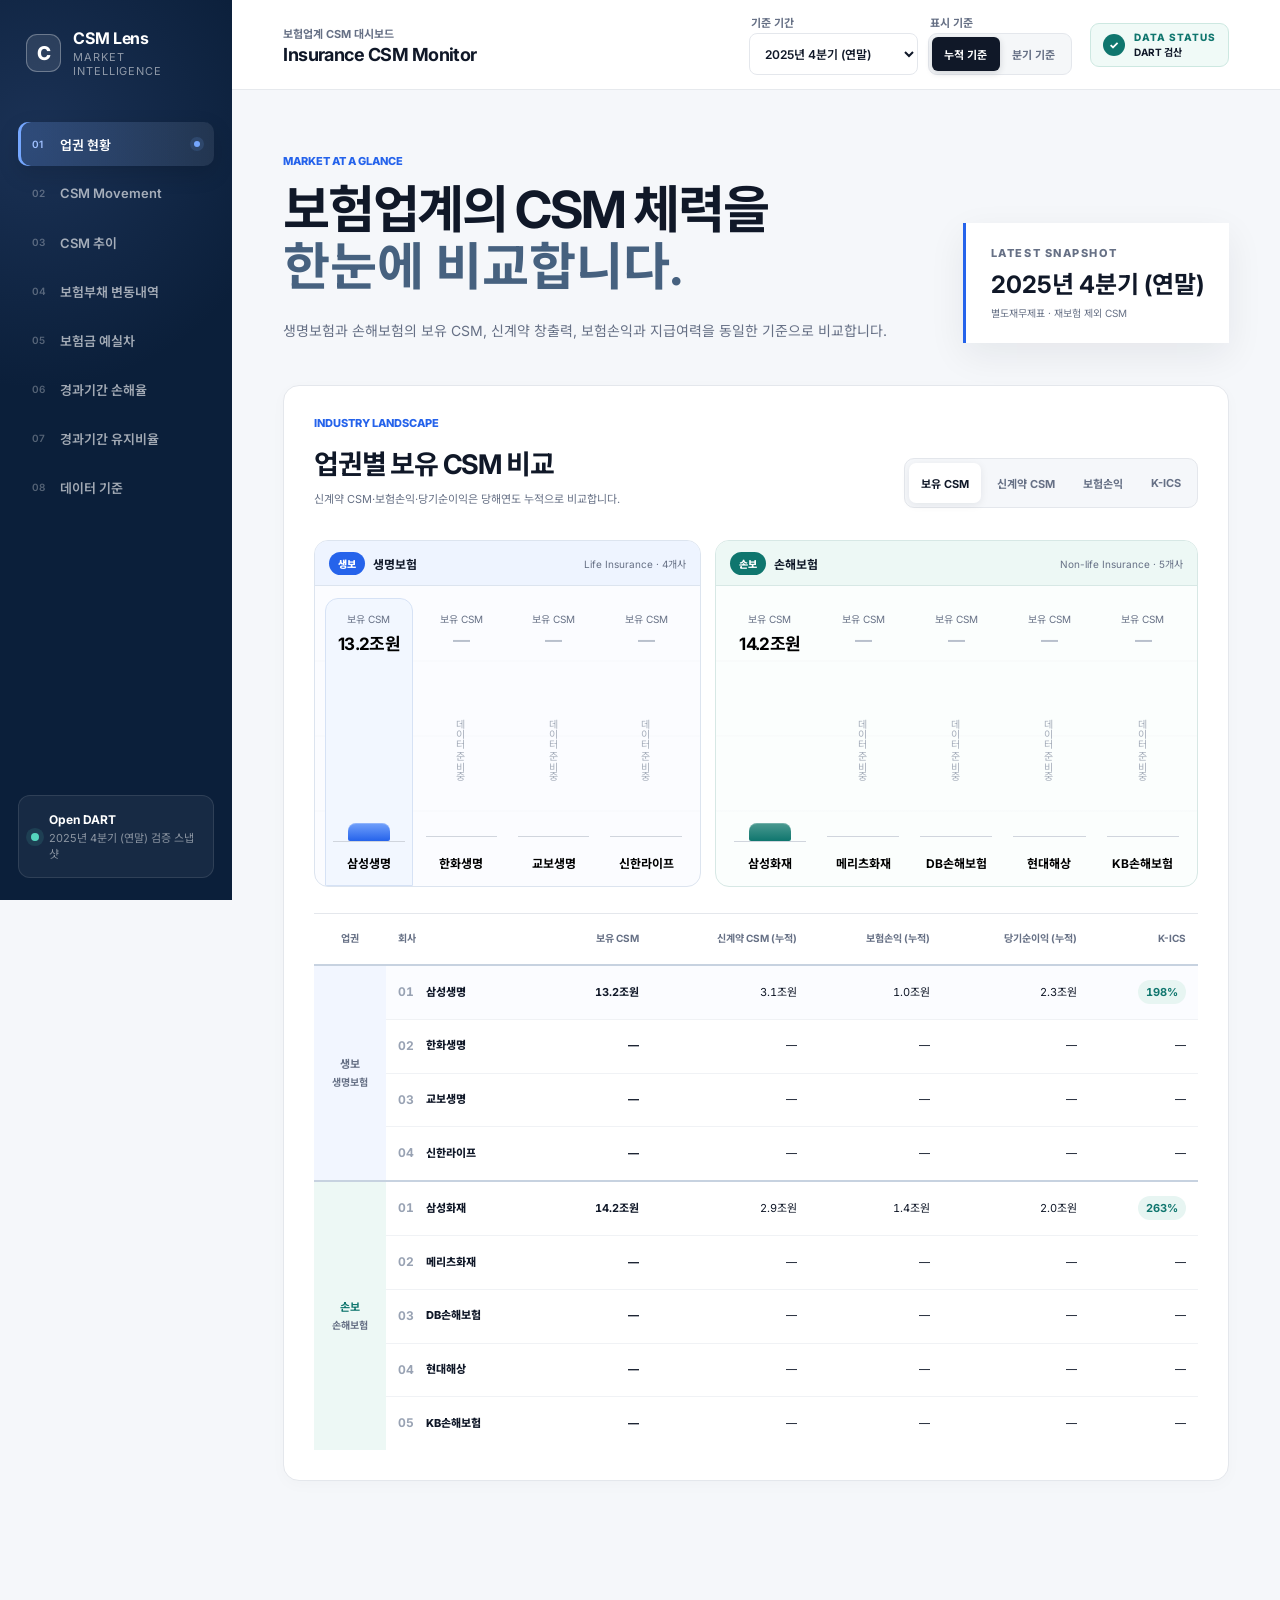
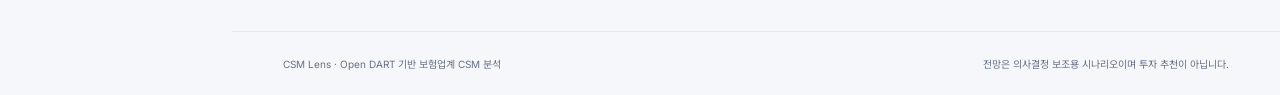
==== commit 1862804f: "feat: strengthen executive forecast reporting" ====
--- a/csm-prototype/index.html
+++ b/csm-prototype/index.html
@@ -11,7 +11,7 @@
       href="https://fonts.googleapis.com/css2?family=Inter:wght@400;500;600;700;800&family=Noto+Sans+KR:wght@400;500;600;700;800&display=swap"
       rel="stylesheet"
     />
-    <link rel="stylesheet" href="./styles.css?v=20260805-forecast-terms-v13" />
+    <link rel="stylesheet" href="./styles.css?v=20260820-executive-v81" />
   </head>
   <body>
     <div class="app-shell">
@@ -24,7 +24,9 @@
           </span>
         </a>
 
-        <nav class="primary-nav" aria-label="주요 화면">
+        <div class="primary-nav-shell">
+          <button class="nav-scroll-button nav-scroll-previous" type="button" data-nav-scroll="-1" aria-label="이전 대시보드 메뉴">‹</button>
+          <nav class="primary-nav" aria-label="주요 화면">
           <a class="nav-link is-active" href="#market" data-section-link="market">
             <span class="nav-number">01</span>
             <span>업권 현황</span>
@@ -57,7 +59,9 @@
             <span class="nav-number">08</span>
             <span>데이터 기준</span>
           </a>
-        </nav>
+          </nav>
+          <button class="nav-scroll-button nav-scroll-next" type="button" data-nav-scroll="1" aria-label="다음 대시보드 메뉴">›</button>
+        </div>
 
         <div class="sidebar-status">
           <span class="status-dot" aria-hidden="true"></span>
@@ -133,6 +137,7 @@
             </div>
             <div class="industry-board" id="industry-board"></div>
             <div class="comparison-table-wrap">
+              <div class="horizontal-scroll-hint" aria-hidden="true">좌우로 이동해 전체 지표 보기</div>
               <table class="comparison-table">
                 <thead>
                   <tr>
@@ -173,6 +178,7 @@
                 <span id="movement-basis-note">누적 기준 · 기시는 전년도말 · 공란은 데이터 미수집 상태입니다.</span>
               </div>
               <div class="movement-table-wrap">
+                <div class="horizontal-scroll-hint" aria-hidden="true">좌우로 이동해 기말 CSM까지 보기</div>
                 <table class="movement-table">
                   <thead>
                     <tr>
@@ -199,12 +205,12 @@
                 <p class="section-kicker">HISTORY &amp; FORWARD VIEW</p>
                 <h2>CSM 추이</h2>
                 <p id="forecast-heading-copy">
-                  과거 연도말과 최신 분기 실적에 이어 향후 1~3년, 5년, 10년 CSM을 Base·Worst로 전망합니다.
+                  과거 실적에 이어 1년·2년·3년·5년·10년을 모두 Base와 Worst로 전망합니다.
                 </p>
               </div>
               <div class="forecast-basis">
                 <span>전망 종착점</span>
-                <strong id="forecast-basis-label">1~3Y · 5Y · 10Y</strong>
+                <strong id="forecast-basis-label">1Y · 2Y · 3Y · 5Y · 10Y</strong>
               </div>
             </div>
 
@@ -214,30 +220,34 @@
               <div class="forecast-method-heading">
                 <div>
                   <p class="section-kicker">EXPLAINABLE FORECAST</p>
-                  <h3 id="forecast-method-title">2026~2035 CSM 전망 산출 기준</h3>
-                  <p>단기 연도말 전망을 먼저 산출하고, 일관된 스트레스와 장기 추세를 적용해 전망 구간을 확장합니다.</p>
+                  <h3 id="forecast-method-title">CSM 전망은 이렇게 계산합니다</h3>
+                  <p>최근 실적에서 출발해 신계약 성장과 CSM 감소요인을 매년 더하고 빼는 방식입니다.</p>
                 </div>
                 <a href="../CSM_FORECAST_METHODOLOGY.md" target="_blank" rel="noreferrer">상세 방법론 문서 ↗</a>
               </div>
-              <div class="forecast-method-steps">
-                <div><span>01</span><strong>과거 실적</strong><small>최근 분기 무브먼트와 계절성 확인</small></div>
-                <div><span>02</span><strong>애널리스트 보정</strong><small>외부 근거는 증권사 애널리스트 리포트만 사용</small></div>
-                <div><span>03</span><strong>기계 산식</strong><small>이자·상각은 최근 4개 분기 CSM 대비율 적용</small></div>
-                <div><span>04</span><strong>Worst 재산출</strong><small>신계약·조정을 Base 대비 각각 20% 악화</small></div>
+              <div class="forecast-method-formula">
+                <span>매년 기말 CSM</span>
+                <strong>기시 CSM + 신계약 CSM + 이자부리 + CSM 조정 - CSM 상각</strong>
+              </div>
+              <div class="forecast-method-steps forecast-base-method-steps">
+                <div><span>01 · 출발점</span><strong>최신 실제 CSM</strong><small>공시된 최근 실적과 확정된 분기 Movement에서 시작</small></div>
+                <div><span>02 · 단기 전망</span><strong>2026년 사업 흐름 반영</strong><small>확정 분기, 과거 계절성, 최근 판매 흐름을 결합하고 확인된 경영목표는 Base에 우선 적용</small></div>
+                <div><span>03 · 장기 전망</span><strong>성장률을 점진적으로 안정화</strong><small>최근 3년 신계약 추세를 2030년까지 적용하고 2031년 이후 변동 폭을 절반 수준으로 축소</small></div>
               </div>
               <div class="forecast-method-note">
-                <strong>산식</strong>
-                <span>이자부리율 = 이자부리 ÷ (기시 CSM + 신계약 CSM)</span>
-                <span>상각률 = |CSM 상각| ÷ (기시 CSM + 신계약 CSM)</span>
-                <span>표시 구간 = 1~3년(2026~2028) + 5년(2030) + 10년(2035)</span>
+                <strong>시나리오 구분</strong>
+                <span><b>Base</b> 최근 사업 흐름을 이어간 전망</span>
+                <span><b>Worst</b> 전 보험사 공통으로 신계약 CSM 10% 감소, CSM 조정 10% 악화</span>
+                <span>장기 수치는 회사 목표가 아닌 동일 산식의 시나리오 결과</span>
               </div>
               <div class="forecast-summary-wrap">
+                <div class="horizontal-scroll-hint" aria-hidden="true">좌우로 이동해 10년 Worst까지 보기</div>
                 <table class="forecast-summary-table">
-                  <thead><tr><th class="table-sector-heading">업권</th><th class="table-company-heading">회사</th><th>최근 실적</th><th>2026 Base</th><th>2026 Worst</th><th>2030 Base</th><th>2030 Worst</th><th>2035 Base</th><th>2035 Worst</th><th>신뢰도</th></tr></thead>
+                  <thead><tr><th class="table-sector-heading">업권</th><th class="table-company-heading">회사</th><th>최근 실적</th><th>2026 모델</th><th>2026 Base</th><th>2026 Worst</th><th>2030 Base</th><th>2030 Worst</th><th>2035 Base</th><th>2035 Worst</th><th>검증 상태</th></tr></thead>
                   <tbody id="forecast-summary-body"></tbody>
                 </table>
               </div>
-              <p class="forecast-disclaimer">본 전망은 의사결정 지원용 시나리오이며 회사 공식 가이던스가 아닙니다. 현재 담당자 확정 Base 입력값은 없어 모델 산출값을 사용했습니다.</p>
+              <p class="forecast-disclaimer">본 전망은 의사결정 지원용 시나리오이며 회사 공식 가이던스가 아닙니다. 경영목표와 독립 모델의 차이는 경영목표 연결 조정으로 분리하고 그 내역과 출처 상태를 별도 보존합니다.</p>
             </article>
           </section>
 
@@ -251,12 +261,12 @@
               <div class="disclosure-basis">
                 <span>최근 공시 기준</span>
                 <strong id="liability-period-label">2025년말</strong>
-                <small>단위: 억원</small>
+                <small>표시 단위: 조원</small>
               </div>
             </div>
             <article class="panel disclosure-panel liability-assumption-panel">
               <div class="disclosure-note">
-                <span><i class="liability-legend positive"></i>CSM 증가 <i class="liability-legend negative"></i>CSM 감소 · 중앙 세로선은 증감 기준점</span>
+                <span><i class="liability-legend positive"></i>CSM 증가 <i class="liability-legend negative"></i>CSM 감소 · 중앙 세로선은 증감 기준점 · 모든 금액은 조원</span>
                 <button class="disclosure-full-button" type="button" data-full-metric="liability">전체보기 ↗</button>
               </div>
               <div class="liability-summary-grid" id="liability-summary-grid"></div>
@@ -301,6 +311,7 @@
             <article class="panel disclosure-panel">
               <div class="disclosure-note"><span>비율 = 예상보험금 ÷ 위험보험료</span><button class="disclosure-full-button" type="button" data-full-metric="loss">전체보기 ↗</button></div>
               <div class="compact-ratio-wrap">
+                <div class="horizontal-scroll-hint" aria-hidden="true">좌우로 이동해 장기 경과구간 보기</div>
                 <table class="compact-ratio-table" id="loss-ratio-summary-table">
                   <thead id="loss-ratio-summary-head"></thead>
                   <tbody id="loss-ratio-summary-body"></tbody>
@@ -321,6 +332,7 @@
             <article class="panel disclosure-panel">
               <div class="disclosure-note"><span>비율 = 예상유지비 ÷ 예정유지비</span><button class="disclosure-full-button" type="button" data-full-metric="expense">전체보기 ↗</button></div>
               <div class="compact-ratio-wrap">
+                <div class="horizontal-scroll-hint" aria-hidden="true">좌우로 이동해 장기 경과구간 보기</div>
                 <table class="compact-ratio-table" id="expense-ratio-summary-table">
                   <thead id="expense-ratio-summary-head"></thead>
                   <tbody id="expense-ratio-summary-body"></tbody>
@@ -383,6 +395,7 @@
                 <h3 id="quality-methodology-title">지표별 원본값과 검증 방식</h3>
               </div>
               <div class="quality-table-wrap">
+                <div class="horizontal-scroll-hint" aria-hidden="true">좌우로 이동해 검증 방식까지 보기</div>
                 <table class="quality-method-table">
                   <thead>
                     <tr>
@@ -458,7 +471,10 @@
       <div class="trend-modal-shell">
         <div class="trend-modal-header">
           <div><p class="section-kicker">FULL DISCLOSURE TABLE</p><h2 id="assumption-table-modal-title">전체보기</h2><p id="assumption-table-modal-subtitle"></p></div>
-          <button type="button" class="modal-close" id="assumption-table-modal-close" aria-label="전체보기 닫기">×</button>
+          <div class="modal-header-actions">
+            <button type="button" class="modal-download" id="assumption-table-download" aria-label="전체보기 데이터를 Excel 파일로 다운로드" aria-live="polite" disabled><span aria-hidden="true">↓</span> Excel 다운로드</button>
+            <button type="button" class="modal-close" id="assumption-table-modal-close" aria-label="전체보기 닫기">×</button>
+          </div>
         </div>
         <div id="assumption-table-modal-content"></div>
       </div>
@@ -476,8 +492,9 @@
 
     <script src="./dashboard-data.generated.js?v=20260804-official-source-v4"></script>
     <script src="./assumption-data.generated.js?v=20260804-official-source-v4"></script>
-    <script src="./forecast-data.generated.js?v=20260805-forecast-terms-v5"></script>
+    <script src="./forecast-data.generated.js?v=20260820-executive-v7-5-1"></script>
     <script src="./liability-assumption-data.generated.js?v=20260804-official-source-v4"></script>
-    <script src="./script.js?v=20260805-forecast-terms-v13"></script>
+    <script src="./xlsx-export.js?v=20260820-v1"></script>
+    <script src="./script.js?v=20260820-executive-v81"></script>
   </body>
 </html>
--- a/csm-prototype/styles.css
+++ b/csm-prototype/styles.css
@@ -1296,12 +1296,12 @@
   min-height: 0;
 }
 
-.liability-full-table-wrap { max-height: calc(100vh - 170px); margin-top: 22px; overflow: auto; border: 1px solid var(--line); border-radius: 12px; background: #fff; }
+.liability-full-table-wrap { max-height: calc(100vh - 170px); margin-top: 22px; overflow: auto; isolation: isolate; border: 1px solid var(--line); border-radius: 12px; background: #fff; }
 .liability-full-table { width: 100%; border-collapse: separate; border-spacing: 0; font-size: 9px; font-variant-numeric: tabular-nums; }
 .liability-full-table th, .liability-full-table td { height: 31px; padding: 5px 8px; border-right: 1px solid #eef0f3; border-bottom: 1px solid #e7eaf0; white-space: nowrap; }
-.liability-full-table thead { position: sticky; z-index: 6; top: 0; }
-.liability-full-table thead tr:first-child th { top: 0; height: 34px; color: #fff; background: var(--navy); }
-.liability-full-table thead tr:nth-child(2) th { position: sticky; top: 34px; z-index: 7; color: var(--ink-soft); background: #edf1f6; }
+.liability-full-table thead { position: static; }
+.liability-full-table thead tr:first-child th { position: sticky; top: 0; z-index: 20; height: 34px; color: #fff; background: var(--navy); }
+.liability-full-table thead tr:nth-child(2) th { position: sticky; top: 34px; z-index: 19; color: var(--ink-soft); background: #edf1f6; }
 .liability-full-table tbody td { text-align: right; }
 .liability-sector-cell { width: 58px; color: var(--blue); text-align: center; vertical-align: middle; background: #f2f6ff; }
 .liability-company-cell { width: 88px; text-align: left; vertical-align: top; background: #fbfcfe; }
@@ -1471,7 +1471,7 @@
 
 .forecast-layout {
   display: grid;
-  grid-template-columns: minmax(0, 1.65fr) minmax(300px, 0.75fr);
+  grid-template-columns: minmax(0, 1.75fr) minmax(260px, 0.55fr);
   gap: 16px;
   margin-top: 28px;
 }
@@ -1479,12 +1479,12 @@
 .forecast-chart-card,
 .scenario-card {
   border: 1px solid var(--line);
-  border-radius: 16px;
+  border-radius: 8px;
   background: #fff;
 }
 
 .forecast-chart-card {
-  min-height: 485px;
+  min-height: 510px;
   padding: 28px;
 }
 
@@ -1501,15 +1501,16 @@
 
 .forecast-chart-header span {
   color: var(--muted);
-  font-size: 9px;
+  font-size: 10px;
 }
 
 .forecast-chart-header strong {
-  font-size: 16px;
+  font-size: 18px;
 }
 
 .chart-legend {
   display: flex;
+  flex-wrap: wrap;
   gap: 15px;
 }
 
@@ -1692,14 +1693,14 @@
 
 .executive-brief-heading span {
   color: var(--blue);
-  font-size: 9px;
+  font-size: 10px;
   font-weight: 800;
   letter-spacing: 0.12em;
 }
 
 .executive-brief-heading strong {
   color: var(--ink);
-  font-size: 14px;
+  font-size: 16px;
 }
 
 .executive-brief-grid {
@@ -1717,14 +1718,14 @@
 
 .executive-brief-grid span {
   color: var(--blue);
-  font-size: 11px;
+  font-size: 12px;
   font-weight: 800;
 }
 
 .executive-brief-grid p {
   margin: 7px 0 0;
   color: var(--muted);
-  font-size: 11px;
+  font-size: 12px;
   line-height: 1.55;
 }
 
@@ -1753,11 +1754,24 @@
 
 .scenario-heading span {
   color: var(--muted);
-  font-size: 8px;
-}
+  font-size: 10px;
+}
+
+.forecast-chart-scenario-detail { margin: 14px 10px 0; padding-top: 14px; border-top: 1px solid #dfe5ed; }
+.forecast-chart-scenario-detail .driver-panel-heading { align-items: center; }
+.forecast-chart-scenario-detail .driver-panel-heading strong { font-size: 15px; }
+.forecast-chart-scenario-detail .driver-evidence-link { padding: 6px 8px; font-size: 10px; }
+.forecast-chart-scenario-detail .driver-scenario-summary { grid-template-columns: repeat(2, minmax(0, 1fr)); margin-top: 12px; border-bottom: 0; }
+.forecast-chart-scenario-detail .driver-scenario-summary > section { grid-template-columns: 1fr; align-content: start; gap: 8px; padding: 14px 12px; }
+.forecast-chart-scenario-detail .driver-scenario-summary > section:first-child { padding-left: 0; }
+.forecast-chart-scenario-detail .driver-scenario-summary > section:last-child { padding-right: 0; }
+.forecast-chart-scenario-detail .driver-scenario-summary > section strong { font-size: 22px; }
+.forecast-chart-scenario-detail .driver-scenario-summary > section p { font-size: 11px; }
+.forecast-chart-scenario-detail .driver-worst-rules li { grid-template-columns: 74px minmax(0, 1fr); padding: 6px 8px; }
+.forecast-chart-scenario-detail .driver-worst-rules li b { font-size: 10px; }
 
 .scenario-heading strong {
-  font-size: 12px;
+  font-size: 14px;
 }
 
 .scenario-value {
@@ -1790,9 +1804,9 @@
 .scenario-card > p {
   min-height: 37px;
   margin: 12px 0 14px;
-  color: var(--muted);
-  font-size: 9px;
-  line-height: 1.6;
+  color: var(--ink-soft);
+  font-size: 11px;
+  line-height: 1.65;
 }
 
 .scenario-card dl {
@@ -1817,12 +1831,12 @@
 
 .scenario-card dt {
   color: var(--muted);
-  font-size: 7px;
+  font-size: 9px;
 }
 
 .scenario-card dd {
   margin: 0;
-  font-size: 8px;
+  font-size: 10px;
   font-weight: 700;
 }
 
@@ -1830,7 +1844,7 @@
   display: block;
   margin-top: 12px;
   color: #98a2b3;
-  font-size: 7px;
+  font-size: 8px;
 }
 
 
@@ -2219,44 +2233,6 @@
 .mini-base-point { stroke: var(--blue); }
 .mini-worst-point { stroke: var(--red); }
 
-.mini-actual-value {
-  position: absolute;
-  z-index: 2;
-  padding: 1px 3px;
-  border-radius: 3px;
-  color: var(--navy);
-  background: rgba(255, 255, 255, 0.88);
-  font-size: 8px;
-  font-weight: 800;
-  letter-spacing: -0.04em;
-  line-height: 1.2;
-  transform: translateX(-50%);
-  white-space: nowrap;
-}
-
-.mini-forecast-value {
-  position: absolute;
-  z-index: 3;
-  padding: 2px 4px;
-  border-radius: 4px;
-  font-size: 8px;
-  font-weight: 800;
-  letter-spacing: -0.035em;
-  line-height: 1.2;
-  transform: translateX(-100%);
-  white-space: nowrap;
-}
-
-.mini-forecast-value.base {
-  color: var(--blue);
-  background: rgba(238, 244, 255, 0.94);
-}
-
-.mini-forecast-value.worst {
-  color: var(--red);
-  background: rgba(255, 241, 242, 0.94);
-}
-
 .mini-chart-labels {
   position: absolute;
   right: 4px;
@@ -2292,6 +2268,13 @@
   font-size: 11px;
 }
 
+.trend-card-values em {
+  color: var(--muted);
+  font-size: 7px;
+  font-style: normal;
+  line-height: 1.35;
+}
+
 .trend-card-action {
   color: var(--blue);
   font-size: 8px;
@@ -2300,16 +2283,20 @@
 
 .forecast-method-panel { margin-top: 24px; padding: 24px; }
 .forecast-method-heading { display: flex; align-items: flex-start; justify-content: space-between; gap: 24px; }
-.forecast-method-heading h3 { margin: 4px 0 6px; font-size: 19px; letter-spacing: -0.04em; }
+.forecast-method-heading h3 { margin: 4px 0 6px; font-size: 19px; letter-spacing: 0; }
 .forecast-method-heading p:last-child { margin: 0; color: var(--muted); font-size: 10px; }
 .forecast-method-heading > a { flex: 0 0 auto; padding: 9px 12px; border: 1px solid #cbdaf2; border-radius: 8px; color: var(--blue); font-size: 9px; font-weight: 800; text-decoration: none; }
-.forecast-method-steps { display: grid; grid-template-columns: repeat(4, 1fr); gap: 10px; margin-top: 20px; }
+.forecast-method-formula { display: flex; align-items: center; gap: 18px; margin-top: 20px; padding: 16px 18px; border-left: 4px solid var(--blue); background: #f2f6fc; }
+.forecast-method-formula span { flex: 0 0 auto; color: var(--blue); font-size: 10px; font-weight: 900; }
+.forecast-method-formula strong { color: var(--ink); font-size: 15px; line-height: 1.45; }
+.forecast-method-steps { display: grid; grid-template-columns: repeat(3, 1fr); gap: 10px; margin-top: 12px; }
 .forecast-method-steps > div { display: grid; gap: 5px; min-height: 95px; padding: 14px; border: 1px solid var(--line); border-radius: 10px; background: #f9fbfe; }
 .forecast-method-steps span { color: var(--blue); font-size: 8px; font-weight: 900; }
 .forecast-method-steps strong { font-size: 11px; }
 .forecast-method-steps small { color: var(--muted); font-size: 8px; line-height: 1.5; }
 .forecast-method-note { display: flex; flex-wrap: wrap; gap: 10px 18px; margin-top: 12px; padding: 11px 14px; border-radius: 8px; color: var(--ink-soft); background: var(--blue-soft); font-size: 9px; }
 .forecast-method-note strong { color: var(--blue); }
+.forecast-method-note b { color: var(--ink); }
 .forecast-summary-wrap { margin-top: 18px; overflow-x: auto; }
 .forecast-summary-table { width: 100%; border-collapse: collapse; font-size: 9px; white-space: nowrap; }
 .forecast-summary-table th, .forecast-summary-table td { padding: 10px 8px; border-bottom: 1px solid var(--line); text-align: right; }
@@ -2318,8 +2305,10 @@
 .forecast-summary-table .sector-group-cell { width: 66px; text-align: center; }
 .forecast-summary-table .table-company-heading,
 .forecast-summary-table .forecast-company-cell { text-align: left; }
+.forecast-model-cell { color: #76551f; font-weight: 900; }
 .forecast-base-cell { color: var(--blue); font-weight: 900; }
 .forecast-worst-cell { color: var(--red); font-weight: 900; }
+.forecast-scenario-cell { color: var(--ink-soft); font-weight: 800; }
 .forecast-confidence { display: inline-block; min-width: 28px; padding: 3px 6px; border-radius: 999px; color: var(--navy); background: #edf1f7; text-align: center; font-weight: 800; }
 .forecast-disclaimer { margin: 12px 0 0; color: var(--muted); font-size: 8px; line-height: 1.5; }
 
@@ -2375,13 +2364,17 @@
 .trend-modal-header h2 {
   margin: 0;
   font-size: 25px;
-  letter-spacing: -0.04em;
+  letter-spacing: 0;
+}
+
+.trend-modal * {
+  letter-spacing: 0;
 }
 
 .trend-modal-header > div > p:last-child {
   margin: 7px 0 0;
   color: var(--muted);
-  font-size: 9px;
+  font-size: 13px;
 }
 
 .modal-close {
@@ -2397,23 +2390,788 @@
   cursor: pointer;
 }
 
+.modal-header-actions {
+  display: flex;
+  flex: 0 0 auto;
+  align-items: center;
+  gap: 8px;
+}
+
+.modal-download {
+  display: inline-flex;
+  height: 36px;
+  align-items: center;
+  justify-content: center;
+  gap: 7px;
+  padding: 0 14px;
+  border: 1px solid var(--blue);
+  border-radius: 6px;
+  color: #fff;
+  background: var(--blue);
+  font-size: 11px;
+  font-weight: 800;
+  white-space: nowrap;
+  cursor: pointer;
+}
+
+.modal-download:hover:not(:disabled) {
+  border-color: #154db7;
+  background: #154db7;
+}
+
+.modal-download:disabled {
+  cursor: wait;
+  opacity: 0.62;
+}
+
+.modal-download > span {
+  font-size: 16px;
+  line-height: 1;
+}
+
+.forecast-executive-summary {
+  margin-top: 24px;
+  overflow: hidden;
+  border-radius: 8px;
+  background: var(--navy);
+}
+
+.executive-summary-lead {
+  display: flex;
+  align-items: center;
+  justify-content: space-between;
+  gap: 24px;
+  min-height: 96px;
+  padding: 22px 26px;
+  color: #fff;
+}
+
+.executive-summary-lead > strong {
+  font-size: 28px;
+  line-height: 1.15;
+}
+
+.executive-summary-lead > p {
+  margin: 0;
+  color: #d9e4f3;
+  font-size: 14px;
+  text-align: right;
+}
+
+.forecast-detail-tabs {
+  display: grid;
+  grid-template-columns: repeat(3, minmax(0, 1fr));
+  margin-top: 18px;
+  border: 1px solid #c7d3e1;
+  border-radius: 8px 8px 0 0;
+  background: #eef2f7;
+}
+
+.forecast-detail-tabs button {
+  min-height: 48px;
+  border: 0;
+  border-left: 1px solid #d7e0eb;
+  color: var(--muted);
+  background: transparent;
+  font-size: 14px;
+  font-weight: 900;
+  cursor: pointer;
+}
+
+.forecast-detail-tabs button:first-child {
+  border-left: 0;
+}
+
+.forecast-detail-tabs button[aria-selected="true"] {
+  color: #fff;
+  background: var(--blue);
+}
+
+.forecast-detail-panel {
+  padding: 18px;
+  border: 1px solid #c7d3e1;
+  border-top: 0;
+  border-radius: 0 0 8px 8px;
+  background: #f3f6fa;
+}
+
+.forecast-detail-panel[hidden] {
+  display: none;
+}
+
 .modal-forecast-layout {
-  margin-top: 22px;
-}
-
-.forecast-evidence { margin-top: 14px; padding: 18px; border: 1px solid var(--line); border-radius: 12px; background: #fff; }
+  margin-top: 0;
+}
+
+.forecast-decision-brief {
+  margin-top: 0;
+  overflow: hidden;
+  border: 1px solid #ccd6e3;
+  border-radius: 8px;
+  background: #fff;
+}
+
+.forecast-movement-waterfall {
+  padding: 0 20px 20px;
+  border-bottom: 1px solid #ccd6e3;
+  background: #fff;
+}
+
+.forecast-waterfall-heading {
+  display: flex;
+  align-items: center;
+  justify-content: space-between;
+  gap: 16px;
+  padding: 18px 0 12px;
+}
+
+.forecast-waterfall-heading > div {
+  display: grid;
+  gap: 3px;
+}
+
+.forecast-waterfall-heading span {
+  color: var(--blue);
+  font-size: 12px;
+  font-weight: 900;
+  letter-spacing: .08em;
+}
+
+.forecast-waterfall-heading h3 {
+  margin: 0;
+  font-size: 18px;
+}
+
+.forecast-waterfall-heading > strong {
+  padding: 6px 9px;
+  border-radius: 4px;
+  color: #2f6f50;
+  background: #e8f4ed;
+  font-size: 13px;
+}
+
+.forecast-waterfall-stage {
+  position: relative;
+  min-height: 240px;
+  padding-top: 8px;
+}
+
+.forecast-waterfall-grid {
+  position: absolute;
+  inset: 40px 0 48px;
+  display: grid;
+  grid-template-rows: repeat(3, 1fr);
+}
+
+.forecast-waterfall-grid i {
+  border-top: 1px solid #edf0f4;
+}
+
+.forecast-waterfall-columns {
+  position: relative;
+  z-index: 1;
+  display: grid;
+  grid-template-columns: repeat(var(--waterfall-columns, 6), minmax(0, 1fr));
+  gap: 16px;
+  min-height: 232px;
+}
+
+.forecast-waterfall-column {
+  display: grid;
+  grid-template-rows: 24px 154px auto auto;
+  gap: 5px;
+  min-width: 0;
+  text-align: center;
+}
+
+.forecast-waterfall-column > strong {
+  color: var(--ink);
+  font-size: 13px;
+}
+
+.forecast-waterfall-plot {
+  position: relative;
+  height: 154px;
+}
+
+.forecast-waterfall-plot > i {
+  position: absolute;
+  bottom: var(--waterfall-bottom);
+  left: 17%;
+  width: 66%;
+  height: var(--waterfall-height);
+  min-height: 5px;
+  background: var(--blue);
+  box-shadow: inset 0 0 0 1px rgb(255 255 255 / 20%);
+}
+
+.forecast-waterfall-plot > i.negative {
+  background: var(--red);
+}
+
+.forecast-waterfall-plot > i.total {
+  background: #7890ad;
+}
+
+.waterfall-closing .forecast-waterfall-plot > i {
+  background: var(--navy);
+}
+
+.forecast-waterfall-column > span {
+  overflow-wrap: anywhere;
+  color: var(--ink);
+  font-size: 13px;
+  font-weight: 900;
+  line-height: 1.25;
+}
+
+.forecast-waterfall-column > small {
+  color: var(--muted);
+  font-size: 11px;
+  font-weight: 700;
+}
+
+.executive-outlook-heading {
+  display: flex;
+  align-items: center;
+  justify-content: space-between;
+  gap: 16px;
+  padding: 16px 20px;
+  border-bottom: 1px solid #dce3ec;
+  background: #f7f9fc;
+}
+
+.executive-outlook-heading > div {
+  display: grid;
+  gap: 3px;
+}
+
+.executive-outlook-heading span {
+  color: var(--blue);
+  font-size: 12px;
+  font-weight: 900;
+  letter-spacing: .08em;
+}
+
+.executive-outlook-heading h3 {
+  margin: 0;
+  font-size: 18px;
+}
+
+.executive-outlook-heading > strong {
+  padding: 7px 10px;
+  border-radius: 4px;
+  color: #fff;
+  background: var(--blue);
+  font-size: 13px;
+}
+
+.movement-bridge-grid {
+  display: grid;
+  grid-template-columns: repeat(4, minmax(0, 1fr));
+}
+
+.movement-primary-grid {
+  grid-template-columns: repeat(2, minmax(0, 1fr));
+}
+
+.movement-bridge-item {
+  display: grid;
+  min-width: 0;
+  align-content: start;
+  gap: 13px;
+  padding: 20px;
+  border-left: 1px solid #e1e6ee;
+}
+
+.movement-bridge-item:first-child { border-left: 0; }
+.movement-bridge-title { display: flex; align-items: center; gap: 8px; }
+.movement-bridge-title span { display: grid; width: 24px; height: 24px; place-items: center; border: 1px solid #cfd8e5; border-radius: 50%; color: var(--muted); font-size: 8px; font-weight: 900; }
+.movement-bridge-title strong { font-size: 15px; }
+.movement-forecast-value { display: grid; gap: 5px; padding: 4px 0 12px; border-bottom: 1px solid #e8ecf2; }
+.movement-forecast-value span { color: var(--muted); font-size: 12px; font-weight: 800; }
+.movement-forecast-value strong { font-size: 28px; line-height: 1; }
+.movement-forecast-value.forecast-positive strong { color: var(--blue); }
+.movement-forecast-value.forecast-negative strong { color: var(--red); }
+.movement-year-comparison { display: grid; gap: 5px; padding: 10px; background: #f5f8fc; }
+.movement-year-comparison span { color: var(--muted); font-size: 12px; }
+.movement-year-comparison b { font-size: 13px; }
+.movement-adjustment-breakdown { display: grid; grid-template-columns: repeat(3, minmax(0, 1fr)); border: 1px solid #e1e6ee; background: #fbfcfe; }
+.movement-adjustment-breakdown > div { display: grid; gap: 4px; min-width: 0; padding: 9px; border-left: 1px solid #e1e6ee; }
+.movement-adjustment-breakdown > div:first-child { border-left: 0; }
+.movement-adjustment-breakdown span { color: var(--muted); font-size: 10px; font-weight: 800; line-height: 1.35; word-break: keep-all; }
+.movement-adjustment-breakdown strong { font-size: 13px; }
+.movement-adjustment-breakdown > div:last-child strong { color: var(--red); }
+.movement-bridge-item > p { margin: 0; color: var(--ink-soft); font-size: 14px; line-height: 1.6; }
+.movement-bridge-item > p b { display: block; margin-bottom: 4px; color: var(--ink); font-size: 12px; }
+.movement-outflow .movement-bridge-title strong { color: var(--red); }
+
+.movement-supporting-summary {
+  grid-column: 1 / -1;
+  border-top: 1px solid #dce3ec;
+  background: #f7f9fc;
+}
+
+.movement-supporting-summary summary { display: flex; align-items: center; justify-content: space-between; gap: 18px; padding: 15px 20px; cursor: pointer; list-style: none; }
+.movement-supporting-summary summary::-webkit-details-marker { display: none; }
+.movement-supporting-summary summary::after { width: 8px; height: 8px; flex: 0 0 auto; border-right: 2px solid #7890ad; border-bottom: 2px solid #7890ad; content: ""; transform: rotate(45deg); transition: transform .16s ease; }
+.movement-supporting-summary[open] summary::after { transform: rotate(225deg); }
+.movement-supporting-summary summary > b { margin-left: auto; color: var(--ink-soft); font-size: 13px; }
+.movement-supporting-heading { display: grid; grid-template-columns: 24px minmax(0, 1fr); gap: 3px 8px; align-items: center; }
+.movement-supporting-heading > i { display: grid; width: 24px; height: 24px; place-items: center; border: 1px solid #cfd8e5; border-radius: 50%; color: var(--muted); font-size: 8px; font-style: normal; font-weight: 900; }
+.movement-supporting-heading > strong { font-size: 14px; }
+.movement-supporting-heading > small { grid-column: 2; color: var(--muted); font-size: 11px; }
+.movement-supporting-content { display: grid; grid-template-columns: minmax(280px, .8fr) minmax(240px, 1.2fr); gap: 20px; align-items: center; padding: 0 20px 16px 52px; }
+.movement-supporting-values { display: grid; grid-template-columns: repeat(2, minmax(0, 1fr)); }
+.movement-supporting-values > div { display: grid; gap: 3px; padding-left: 18px; border-left: 1px solid #dce3ec; }
+.movement-supporting-values > div:first-child { padding-left: 0; border-left: 0; }
+.movement-supporting-values span { color: var(--muted); font-size: 11px; font-weight: 800; }
+.movement-supporting-values strong { font-size: 17px; }
+.movement-supporting-values small { color: var(--muted); font-size: 11px; }
+.movement-supporting-content > p { margin: 0; color: var(--muted); font-size: 12px; line-height: 1.55; }
+
+.movement-evidence-list {
+  display: grid;
+}
+
+.movement-evidence-item {
+  display: grid;
+  gap: 7px;
+  min-width: 0;
+  padding: 12px;
+  border-top: 1px solid #e6ebf1;
+}
+
+.movement-evidence-item:first-child {
+  border-top: 0;
+}
+
+.movement-evidence-item-heading {
+  display: grid;
+  gap: 4px;
+}
+
+.movement-evidence-item-heading span {
+  color: var(--blue);
+  font-size: 11px;
+  font-weight: 900;
+}
+
+.evidence-management .movement-evidence-item-heading span {
+  color: #2f6f50;
+}
+
+.evidence-model .movement-evidence-item-heading span {
+  color: #76551f;
+}
+
+.movement-evidence-item-heading strong {
+  overflow-wrap: anywhere;
+  font-size: 14px;
+  line-height: 1.4;
+}
+
+.movement-evidence-item > p {
+  margin: 0;
+  color: var(--muted);
+  font-size: 13px;
+  line-height: 1.55;
+}
+
+.movement-evidence-source {
+  display: grid;
+  gap: 3px;
+  padding-top: 7px;
+  border-top: 1px dashed #dce3ec;
+}
+
+.movement-evidence-source span {
+  color: var(--muted);
+  font-size: 11px;
+  font-weight: 800;
+}
+
+.movement-evidence-source a,
+.movement-evidence-source strong {
+  overflow-wrap: anywhere;
+  color: var(--blue);
+  font-size: 12px;
+  font-weight: 800;
+  line-height: 1.45;
+  text-decoration: none;
+}
+
+.movement-evidence-tab {
+  display: flex;
+  width: 100%;
+  align-items: center;
+  justify-content: space-between;
+  gap: 10px;
+  margin-top: auto;
+  padding: 10px 11px;
+  border: 1px solid #cfd9e6;
+  border-radius: 4px;
+  color: var(--blue);
+  background: #f5f8fc;
+  cursor: pointer;
+}
+
+.movement-evidence-tab span {
+  font-size: 13px;
+  font-weight: 900;
+}
+
+.movement-evidence-tab b {
+  padding: 2px 5px;
+  border-radius: 3px;
+  color: #fff;
+  background: var(--blue);
+  font-size: 11px;
+}
+
+.movement-evidence-tab.is-active {
+  border-color: var(--blue);
+  color: #fff;
+  background: var(--blue);
+}
+
+.movement-evidence-tab.is-active b {
+  color: var(--blue);
+  background: #fff;
+}
+
+.movement-evidence-drawer {
+  border-top: 1px solid #bfcde0;
+  border-bottom: 1px solid #bfcde0;
+  background: #f8fafc;
+}
+
+.movement-evidence-drawer-heading {
+  display: flex;
+  align-items: center;
+  justify-content: space-between;
+  gap: 16px;
+  padding: 16px 20px;
+  border-bottom: 1px solid #dce3ec;
+}
+
+.movement-evidence-drawer-heading > div {
+  display: grid;
+  gap: 3px;
+}
+
+.movement-evidence-drawer-heading span {
+  color: var(--blue);
+  font-size: 9px;
+  font-weight: 900;
+  letter-spacing: .08em;
+}
+
+.movement-evidence-drawer-heading h4 {
+  margin: 0;
+  font-size: 17px;
+}
+
+.movement-evidence-close {
+  display: grid;
+  width: 28px;
+  height: 28px;
+  place-items: center;
+  border: 1px solid #cbd5e2;
+  border-radius: 50%;
+  color: var(--ink);
+  background: #fff;
+  font-size: 17px;
+  cursor: pointer;
+}
+
+.movement-evidence-drawer .movement-evidence-list {
+  grid-template-columns: repeat(auto-fit, minmax(240px, 1fr));
+}
+
+.movement-evidence-drawer .movement-evidence-item {
+  padding: 18px 20px;
+  border-top: 0;
+  border-left: 1px solid #dce3ec;
+}
+
+.movement-evidence-drawer .movement-evidence-item:first-child {
+  border-left: 0;
+}
+
+.movement-evidence-drawer .movement-evidence-item-heading strong {
+  font-size: 13px;
+}
+
+.movement-evidence-drawer .movement-evidence-item > p {
+  font-size: 13px;
+}
+
+.movement-bridge-conclusion {
+  display: grid;
+  grid-template-columns: minmax(230px, .65fr) minmax(0, 1.75fr);
+  border-top: 1px solid #ccd6e3;
+  background: #f5f8fc;
+}
+
+.movement-conclusion-number {
+  display: grid;
+  align-content: center;
+  gap: 7px;
+  padding: 20px;
+  border-right: 1px solid #d7e0eb;
+}
+
+.movement-conclusion-number span { color: var(--blue); font-size: 12px; font-weight: 900; }
+.movement-conclusion-number strong { color: var(--blue); font-size: 34px; line-height: 1; }
+.movement-conclusion-number b { font-size: 13px; }
+
+.movement-conclusion-explanation {
+  display: grid;
+  grid-template-columns: repeat(3, minmax(0, 1fr));
+}
+
+.movement-conclusion-explanation > div { display: grid; align-content: center; gap: 6px; min-width: 0; padding: 18px; border-left: 1px solid #dce3ec; }
+.movement-conclusion-explanation > div:first-child { border-left: 0; }
+.movement-conclusion-explanation span { color: var(--muted); font-size: 12px; font-weight: 800; }
+.movement-conclusion-explanation strong { font-size: 15px; line-height: 1.4; }
+.movement-conclusion-explanation b { color: var(--blue); font-size: 12px; }
+.movement-conclusion-explanation p { margin: 0; color: var(--muted); font-size: 12px; line-height: 1.5; }
+.executive-outlook-grid {
+  display: grid;
+  grid-template-columns: 1.15fr 1fr 1fr .75fr;
+}
+
+.executive-outlook-grid > section {
+  display: grid;
+  min-width: 0;
+  align-content: start;
+  gap: 10px;
+  padding: 20px;
+  border-left: 1px solid #e1e6ee;
+}
+
+.executive-outlook-grid > section:first-child { border-left: 0; }
+.outlook-primary > span,
+.outlook-range > span { color: var(--muted); font-size: 10px; font-weight: 800; }
+.outlook-primary > strong { color: var(--blue); font-size: 34px; line-height: 1; }
+.outlook-primary > b { font-size: 12px; }
+.outlook-primary > p { margin: 0; color: var(--ink-soft); font-size: 11px; line-height: 1.55; }
+
+.outlook-driver-title {
+  display: flex;
+  align-items: baseline;
+  justify-content: space-between;
+  gap: 10px;
+}
+
+.outlook-driver-title span { color: var(--blue); font-size: 11px; font-weight: 900; }
+.outlook-drag .outlook-driver-title span { color: var(--red); }
+.outlook-driver-title strong { font-size: 22px; }
+.outlook-comparison { display: grid; gap: 4px; padding: 9px 10px; background: #f6f8fb; }
+.outlook-comparison small { color: var(--muted); font-size: 9px; }
+.outlook-comparison b { font-size: 11px; }
+.outlook-driver dl { display: grid; gap: 0; margin: 0; }
+.outlook-driver dl div { display: flex; justify-content: space-between; gap: 8px; padding: 7px 0; border-top: 1px solid #edf0f4; }
+.outlook-driver dt { color: var(--muted); font-size: 9px; }
+.outlook-driver dd { margin: 0; font-size: 9px; font-weight: 800; text-align: right; }
+
+.outlook-range { background: #fbfcfe; }
+.outlook-range > strong { color: var(--ink); font-size: 21px; line-height: 1.2; }
+.outlook-range > p { display: flex; justify-content: space-between; gap: 8px; margin: 0; padding-top: 8px; border-top: 1px solid #e8ecf2; color: var(--muted); font-size: 9px; }
+.outlook-range > p b { color: var(--ink); }
+
+.forecast-insight-rail {
+  overflow: hidden;
+  border: 1px solid var(--line);
+  border-radius: 8px;
+  background: #fff;
+}
+
+.insight-rail-heading { display: grid; gap: 4px; padding: 18px; border-bottom: 1px solid var(--line); background: #f7f9fc; }
+.insight-rail-heading span { color: var(--blue); font-size: 11px; font-weight: 900; letter-spacing: .08em; }
+.insight-rail-heading strong { font-size: 17px; }
+.forecast-insight-rail ol { margin: 0; padding: 0; list-style: none; }
+.forecast-insight-rail li { display: grid; gap: 6px; padding: 18px; border-top: 1px solid var(--line); }
+.forecast-insight-rail li:first-child { border-top: 0; }
+.forecast-insight-rail li > span { color: var(--blue); font-size: 11px; font-weight: 900; }
+.forecast-insight-rail li > strong { font-size: 16px; }
+.insight-fact-list { display: grid; gap: 0; margin-top: 3px; border-top: 1px solid #e5eaf1; }
+.insight-fact-list > div { display: grid; grid-template-columns: 68px minmax(0, 1fr); gap: 9px; padding: 7px 0; border-top: 1px solid #edf0f4; }
+.insight-fact-list > div:first-child { border-top: 0; }
+.insight-fact-list b { color: var(--ink-soft); font-size: 11px; line-height: 1.5; }
+.insight-fact-list p { margin: 0; color: var(--muted); font-size: 12px; line-height: 1.5; }
+.insight-movement-components { display: grid; grid-template-columns: repeat(2, minmax(0, 1fr)); gap: 8px; }
+.insight-movement-components span { display: flex; justify-content: space-between; gap: 6px; min-width: 0; }
+.insight-movement-components em { color: inherit; font-style: normal; font-weight: 400; white-space: nowrap; }
+.forecast-insight-rail .insight-risk { background: #fff7f7; }
+.forecast-insight-rail .insight-risk > span,
+.forecast-insight-rail .insight-risk > strong { color: var(--red); }
+
+.forecast-insight-rail .insight-conclusion { background: #f5faf7; }
+.forecast-insight-rail .insight-conclusion > span,
+.forecast-insight-rail .insight-conclusion > strong { color: #2f6f50; }
+.insight-conclusion-title { display: grid; gap: 3px; }
+.insight-conclusion-title > span { color: #2f6f50; font-size: 17px; line-height: 1.3; }
+.insight-conclusion-title > small { color: var(--ink); font-size: 15px; font-weight: 800; line-height: 1.4; }
+
+.forecast-method-summary {
+  display: grid;
+  grid-template-columns: minmax(220px, .72fr) minmax(0, 2fr);
+  gap: 16px 24px;
+  margin-bottom: 18px;
+  padding: 20px 22px;
+  border: 1px solid #b8c9df;
+  border-top: 4px solid var(--blue);
+  border-radius: 8px;
+  background: #f7f9fc;
+}
+
+.forecast-method-summary-heading { display: grid; align-content: start; gap: 5px; }
+.forecast-method-summary-heading span { color: var(--blue); font-size: 10px; font-weight: 900; letter-spacing: 0; }
+.forecast-method-summary-heading strong { font-size: 17px; line-height: 1.4; }
+.forecast-method-summary-flow { display: grid; grid-template-columns: minmax(0, .8fr) 18px minmax(0, 1.15fr) 18px minmax(0, 1.15fr); align-items: center; }
+.forecast-method-summary-flow > div { display: grid; align-content: center; gap: 3px; min-height: 72px; padding: 10px 12px; border-left: 1px solid #cfd9e6; }
+.forecast-method-summary-flow > div:first-child { border-left: 0; }
+.forecast-method-summary-flow span { color: var(--blue); font-size: 9px; font-weight: 900; }
+.forecast-method-summary-flow small { color: var(--muted); font-size: 10px; font-weight: 800; }
+.forecast-method-summary-flow strong { font-size: 12px; line-height: 1.45; }
+.forecast-method-summary-flow > i { color: #7f93ad; font-size: 16px; font-style: normal; text-align: center; }
+.forecast-method-summary > p { grid-column: 1 / -1; margin: 0; padding-top: 12px; border-top: 1px solid #d7e0eb; color: var(--ink-soft); font-size: 12px; line-height: 1.5; }
+.forecast-method-summary > p b { margin-right: 8px; color: var(--blue); }
+
+.driver-forecast-panel {
+  margin-top: 18px;
+  padding: 22px;
+  border: 1px solid #ccd6e3;
+  border-radius: 8px;
+  background: #fff;
+}
+
+.driver-stress-panel {
+  margin-top: 18px;
+  border: 1px solid #ccd6e3;
+  border-radius: 8px;
+  background: #fff;
+  overflow: hidden;
+}
+
+.driver-panel-heading {
+  display: flex;
+  align-items: flex-end;
+  justify-content: space-between;
+  gap: 18px;
+}
+
+.driver-panel-heading > div {
+  display: grid;
+  gap: 4px;
+}
+
+.driver-panel-heading span,
+.driver-stress-heading span {
+  color: var(--blue);
+  font-size: 10px;
+  font-weight: 900;
+}
+
+.driver-panel-heading strong { font-size: 16px; }
+.driver-panel-heading small { max-width: 520px; color: var(--muted); font-size: 13px; line-height: 1.5; text-align: right; }
+
+.compact-driver-heading { align-items: center; }
+.driver-evidence-link { padding: 7px 10px; border: 1px solid #c7d3e1; border-radius: 4px; color: var(--blue); background: #f7f9fc; font-size: 12px; font-weight: 900; cursor: pointer; }
+.driver-scenario-summary { display: grid; grid-template-columns: repeat(2, minmax(0, 1fr)); margin-top: 16px; border-top: 1px solid #dbe4f0; border-bottom: 1px solid #dbe4f0; }
+.driver-scenario-summary > section { display: grid; grid-template-columns: minmax(128px, .5fr) minmax(0, 1.5fr); gap: 18px; align-items: center; min-width: 0; padding: 18px; }
+.driver-scenario-summary > section + section { border-left: 1px solid #dbe4f0; }
+.driver-scenario-summary > section > div { display: grid; gap: 4px; }
+.driver-scenario-summary > section span { color: var(--blue); font-size: 11px; font-weight: 900; }
+.driver-scenario-summary > section strong { font-size: 26px; line-height: 1; }
+.driver-scenario-summary > section small { color: var(--red); font-size: 11px; font-weight: 800; }
+.driver-scenario-summary > section p { margin: 0; color: var(--muted); font-size: 13px; line-height: 1.55; }
+.driver-scenario-worst span,
+.driver-scenario-worst strong { color: var(--red) !important; }
+.driver-worst-rules { display: grid; gap: 10px; }
+.driver-worst-rules > p { color: var(--ink-soft) !important; }
+.driver-worst-rules ul { display: grid; gap: 6px; margin: 0; padding: 0; list-style: none; }
+.driver-worst-rules li { display: grid; grid-template-columns: 84px minmax(0, 1fr); gap: 8px; align-items: center; padding: 8px 10px; border-left: 3px solid #d84f5f; background: #fff5f6; }
+.driver-worst-rules li span { font-size: 10px; }
+.driver-worst-rules li b { color: #a72f3f; font-size: 12px; line-height: 1.4; }
+.scenario-confidence-note { display: flex; flex-wrap: wrap; gap: 7px 16px; align-items: center; margin-top: 8px; padding: 10px 12px; border-top: 1px solid #e5eaf0; color: var(--muted); font-size: 10px; }
+.scenario-confidence-note b { color: var(--ink-soft); font-size: 10px; }
+.scenario-confidence-note span + span { padding-left: 16px; border-left: 1px solid #d8e0ea; }
+
+.scenario-range-scale { margin-top: 24px; padding: 8px 8px 2px; }
+.scenario-range-values { display: grid; grid-template-columns: repeat(3, 1fr); align-items: end; }
+.scenario-range-values.two-point { grid-template-columns: repeat(2, 1fr); }
+.scenario-range-values.two-point > div:nth-child(2) { text-align: right; }
+.scenario-range-values > div { display: grid; gap: 4px; }
+.scenario-range-values > div:nth-child(2) { text-align: center; }
+.scenario-range-values > div:last-child { text-align: right; }
+.scenario-range-values span { color: var(--muted); font-size: 12px; font-weight: 800; }
+.scenario-range-values strong { font-size: 21px; }
+.scenario-range-values small { color: var(--muted); font-size: 12px; }
+.scenario-range-values .range-base span,
+.scenario-range-values .range-base strong { color: var(--blue); }
+.scenario-range-track { position: relative; height: 4px; margin: 15px 4px 7px; background: #b8cce5; }
+.scenario-range-track i { position: absolute; top: 50%; width: 12px; height: 12px; border: 3px solid #fff; border-radius: 50%; background: var(--blue); box-shadow: 0 0 0 1px #8fa8c8; transform: translate(-50%, -50%); }
+.scenario-range-track .range-low { left: 0; background: var(--red); }
+.scenario-range-track .range-high { left: 100%; background: #2f855a; }
+.scenario-range-track .range-base-point { left: 100%; background: var(--blue); }
+
+.driver-stress-disclosure > summary { display: flex; align-items: center; justify-content: space-between; gap: 18px; padding: 16px 20px; cursor: pointer; list-style: none; }
+.driver-stress-disclosure > summary::-webkit-details-marker { display: none; }
+.driver-stress-disclosure > summary > span { display: grid; gap: 3px; }
+.driver-stress-disclosure > summary i { color: var(--blue); font-size: 9px; font-style: normal; font-weight: 900; }
+.driver-stress-disclosure > summary strong { font-size: 15px; }
+.driver-stress-disclosure > summary small { color: var(--muted); font-size: 12px; }
+.driver-stress-disclosure > summary::after { width: 8px; height: 8px; flex: 0 0 auto; border-right: 2px solid #7890ad; border-bottom: 2px solid #7890ad; content: ""; transform: rotate(45deg); transition: transform .16s ease; }
+.driver-stress-disclosure[open] > summary { border-bottom: 1px solid #dbe4f0; }
+.driver-stress-disclosure[open] > summary::after { transform: rotate(225deg); }
+.driver-stress-table { margin-top: 0; }
+.driver-stress-heading { display: flex; justify-content: space-between; gap: 12px; padding: 10px 0 7px; }
+.driver-stress-heading small { color: var(--muted); font-size: 12px; }
+.driver-stress-group { border-top: 1px solid #dbe4f0; }
+.driver-stress-group-heading { display: grid; grid-template-columns: 28px 112px minmax(0, 1fr); gap: 10px; align-items: center; padding: 11px 12px; background: #f5f8fc; }
+.driver-stress-group-heading > span { color: var(--blue); font-size: 11px; font-weight: 900; }
+.driver-stress-group-heading > strong { font-size: 14px; }
+.driver-stress-group-heading > small { color: var(--muted); font-size: 12px; }
+.driver-stress-row { display: grid; grid-template-columns: 150px minmax(0, 1fr) 90px; gap: 12px; align-items: center; padding: 12px; border-top: 1px solid #e8edf4; font-size: 13px; }
+.driver-stress-row strong { font-size: 13px; }
+.driver-stress-row > span { min-width: 0; color: var(--muted); overflow-wrap: anywhere; }
+.driver-stress-row > b { text-align: right; }
+.driver-stress-row > b small,
+.driver-stress-combined > b small { display: block; margin-top: 3px; color: var(--red); font-size: 11px; }
+.driver-stress-combined { display: flex; align-items: center; justify-content: space-between; gap: 16px; padding: 14px 12px; border-top: 2px solid #aebed2; background: #eef3f9; }
+.driver-stress-combined > div { display: grid; grid-template-columns: auto auto; gap: 3px 10px; align-items: center; }
+.driver-stress-combined > div span { color: var(--blue); font-size: 11px; font-weight: 900; }
+.driver-stress-combined > div strong { font-size: 14px; }
+.driver-stress-combined > div small { grid-column: 1 / -1; color: var(--muted); font-size: 12px; }
+.driver-stress-combined > b { flex: 0 0 auto; text-align: right; font-size: 15px; }
+
+.forecast-evidence { margin-top: 0; padding: 0; border: 1px solid var(--line); border-radius: 8px; background: #fff; }
+.forecast-audit-details summary { display: flex; align-items: center; justify-content: space-between; gap: 14px; padding: 15px 18px; cursor: pointer; }
+.forecast-audit-details summary span { color: var(--blue); font-size: 13px; font-weight: 900; }
+.forecast-audit-details summary strong { font-size: 13px; }
+.forecast-audit-toolbar { display: flex; align-items: center; justify-content: space-between; gap: 14px; padding: 14px 18px 0; border-top: 1px solid var(--line); }
+.forecast-audit-toolbar span { color: var(--muted); font-size: 13px; }
+.forecast-audit-toolbar a { color: var(--blue); font-size: 13px; font-weight: 800; text-decoration: none; }
+.forecast-audit-driver-grid { display: grid; grid-template-columns: repeat(4, minmax(0, 1fr)); gap: 1px; margin: 14px 18px 0; background: var(--line); }
+.forecast-audit-driver-grid > div { padding: 12px; background: #f8fafc; }
+.forecast-audit-driver-grid span { color: var(--blue); font-size: 12px; font-weight: 900; }
+.forecast-audit-driver-grid p { margin: 6px 0 0; color: var(--muted); font-size: 13px; line-height: 1.55; }
 .forecast-evidence-heading { display: flex; align-items: center; justify-content: space-between; gap: 16px; }
 .forecast-evidence-heading > div { display: grid; gap: 4px; }
 .forecast-evidence-heading span { color: var(--muted); font-size: 8px; }
 .forecast-evidence-heading strong { font-size: 12px; }
 .forecast-evidence-heading a { color: var(--blue); font-size: 9px; font-weight: 800; text-decoration: none; }
-.forecast-rationale-grid { display: grid; grid-template-columns: repeat(3, 1fr); gap: 10px; margin-top: 14px; }
+.forecast-rationale-grid { display: grid; grid-template-columns: repeat(3, 1fr); gap: 10px; margin: 14px 18px 0; }
 .forecast-rationale-grid > div { padding: 12px; border-radius: 8px; background: #f8fafc; }
-.forecast-rationale-grid span { color: var(--blue); font-size: 8px; font-weight: 900; }
-.forecast-rationale-grid p { margin: 6px 0 0; color: var(--ink-soft); font-size: 9px; line-height: 1.55; }
-.forecast-source-list { display: grid; gap: 7px; margin: 14px 0 0; padding: 12px 0 0; border-top: 1px solid var(--line); list-style: none; }
-.forecast-source-list li { display: grid; grid-template-columns: minmax(180px, .8fr) 1.2fr; gap: 12px; font-size: 8px; }
-.forecast-source-list a { color: var(--blue); font-weight: 800; text-decoration: none; }
+.forecast-rationale-grid span { color: var(--blue); font-size: 10px; font-weight: 900; }
+.forecast-rationale-grid p { margin: 6px 0 0; color: var(--ink-soft); font-size: 11px; line-height: 1.6; }
+.forecast-source-list { display: grid; gap: 7px; margin: 14px 18px 0; padding: 12px 0 16px; border-top: 1px solid var(--line); list-style: none; }
+.forecast-source-list li { display: grid; grid-template-columns: minmax(180px, .8fr) 1.2fr; gap: 12px; font-size: 13px; line-height: 1.5; }
+.forecast-source-list a,
+.forecast-source-list strong { color: var(--blue); font-weight: 800; text-decoration: none; }
 .forecast-source-list span { color: var(--muted); }
 
 .modal-movement-card {
@@ -3109,8 +3867,17 @@
 }
 
 @media (max-width: 1100px) {
-  .forecast-method-steps { grid-template-columns: repeat(2, 1fr); }
+  .forecast-method-summary { grid-template-columns: 1fr; }
+  .forecast-method-summary > p { grid-column: 1; }
   .forecast-summary-table { min-width: 760px; }
+  .executive-outlook-grid { grid-template-columns: repeat(2, minmax(0, 1fr)); }
+  .executive-outlook-grid > section:nth-child(3) { border-left: 0; border-top: 1px solid #e1e6ee; }
+  .executive-outlook-grid > section:nth-child(4) { border-top: 1px solid #e1e6ee; }
+  .movement-bridge-grid { grid-template-columns: repeat(2, minmax(0, 1fr)); }
+  .movement-bridge-item:nth-child(3) { border-left: 0; border-top: 1px solid #e1e6ee; }
+  .movement-bridge-item:nth-child(4) { border-top: 1px solid #e1e6ee; }
+  .movement-bridge-conclusion { grid-template-columns: 1fr; }
+  .movement-conclusion-number { border-right: 0; border-bottom: 1px solid #d7e0eb; }
 
   :root {
     --sidebar-width: 190px;
@@ -3123,6 +3890,10 @@
   .scenario-stack {
     grid-template-columns: repeat(2, 1fr);
   }
+
+  .forecast-insight-rail ol { display: grid; grid-template-columns: repeat(3, minmax(0, 1fr)); }
+  .forecast-insight-rail li { border-top: 0; border-left: 1px solid var(--line); }
+  .forecast-insight-rail li:first-child { border-left: 0; }
 
   .industry-board {
     grid-template-columns: 1fr;
@@ -3147,6 +3918,54 @@
   .forecast-rationale-grid { grid-template-columns: 1fr; }
   .executive-brief-grid { grid-template-columns: 1fr; }
   .forecast-source-list li { grid-template-columns: 1fr; gap: 3px; }
+  .driver-panel-heading { align-items: flex-start; flex-direction: column; }
+  .driver-panel-heading small { text-align: left; }
+  .driver-scenario-summary { grid-template-columns: 1fr; }
+  .driver-scenario-summary > section { grid-template-columns: 1fr; gap: 10px; padding-inline: 12px; }
+  .driver-scenario-summary > section + section { border-top: 1px solid #dbe4f0; border-left: 0; }
+  .forecast-movement-waterfall { overflow: visible; padding-inline: 14px; }
+  .forecast-waterfall-heading { align-items: flex-start; flex-direction: column; min-width: 0; }
+  .forecast-waterfall-stage { min-height: 0; }
+  .forecast-waterfall-grid { display: none; }
+  .forecast-waterfall-columns { grid-template-columns: repeat(2, minmax(0, 1fr)); min-width: 0; min-height: 0; gap: 8px; }
+  .forecast-waterfall-column { display: grid; grid-template-rows: auto auto auto; min-height: 112px; padding: 14px; border: 1px solid #dbe3ed; background: #f8fafc; text-align: left; }
+  .forecast-waterfall-column > strong { font-size: 18px; }
+  .forecast-waterfall-plot { display: none; }
+  .executive-outlook-heading { align-items: flex-start; flex-direction: column; }
+  .executive-outlook-grid { grid-template-columns: 1fr; }
+  .executive-outlook-grid > section { border-top: 1px solid #e1e6ee; border-left: 0; }
+  .executive-outlook-grid > section:first-child { border-top: 0; }
+  .movement-bridge-grid { grid-template-columns: 1fr; }
+  .movement-primary-grid { grid-template-columns: 1fr; }
+  .movement-bridge-item { border-top: 1px solid #e1e6ee; border-left: 0; }
+  .movement-bridge-item:first-child { border-top: 0; }
+  .movement-supporting-summary { grid-column: auto; }
+  .movement-supporting-summary summary { align-items: flex-start; }
+  .movement-supporting-content { grid-template-columns: 1fr; gap: 13px; padding: 0 20px 16px; }
+  .movement-supporting-values { grid-template-columns: repeat(2, minmax(0, 1fr)); gap: 0; }
+  .movement-supporting-values > div:first-child { padding-right: 12px; padding-left: 0; border-left: 0; }
+  .movement-evidence-drawer .movement-evidence-list { grid-template-columns: 1fr; }
+  .movement-evidence-drawer .movement-evidence-item { border-top: 1px solid #dce3ec; border-left: 0; }
+  .movement-evidence-drawer .movement-evidence-item:first-child { border-top: 0; }
+  .movement-conclusion-explanation { grid-template-columns: 1fr; }
+  .movement-conclusion-explanation > div { border-top: 1px solid #dce3ec; border-left: 0; }
+  .movement-conclusion-explanation > div:first-child { border-top: 0; }
+  .forecast-insight-rail ol { grid-template-columns: 1fr; }
+  .forecast-insight-rail li { border-top: 1px solid var(--line); border-left: 0; }
+  .forecast-insight-rail li:first-child { border-top: 0; }
+  .forecast-method-summary-flow { grid-template-columns: 1fr; }
+  .forecast-method-summary-flow > div { min-height: 0; padding: 12px 0; border-top: 1px solid #d7e0eb; border-left: 0; }
+  .forecast-method-summary-flow > div:first-child { padding-top: 0; border-top: 0; }
+  .forecast-method-summary-flow > i { display: none; }
+  .forecast-audit-driver-grid { grid-template-columns: 1fr; }
+  .forecast-audit-details summary,
+  .forecast-audit-toolbar { align-items: flex-start; flex-direction: column; }
+  .driver-stress-group-heading { grid-template-columns: 28px minmax(0, 1fr); }
+  .driver-stress-group-heading > small { grid-column: 2; }
+  .driver-stress-row { grid-template-columns: minmax(0, 1fr) 82px; }
+  .driver-stress-row > span { grid-column: 1 / -1; grid-row: 2; }
+  .driver-stress-row > b { grid-column: 2; grid-row: 1; }
+  .driver-stress-combined { align-items: flex-start; }
 
   :root {
     --sidebar-width: 0px;
@@ -3269,8 +4088,38 @@
 }
 
 @media (max-width: 580px) {
+  .movement-adjustment-breakdown > div { padding: 8px 7px; }
+  .movement-adjustment-breakdown span { font-size: 9px; }
+  .insight-movement-components { grid-template-columns: 1fr; }
+  .forecast-chart-scenario-detail .driver-panel-heading { gap: 10px; }
+  .forecast-chart-scenario-detail .driver-scenario-summary { grid-template-columns: 1fr; }
+  .forecast-chart-scenario-detail .driver-scenario-summary > section { padding: 12px 0; }
+  .forecast-chart-scenario-detail .driver-scenario-summary > section + section { border-top: 1px solid #dbe4f0; border-left: 0; }
+  .trend-modal-shell { padding: 16px; }
+  .trend-modal-header h2 { font-size: 23px; }
+  .assumption-modal .trend-modal-header { flex-direction: column; gap: 12px; }
+  .assumption-modal .modal-header-actions { align-self: flex-end; }
+  .forecast-executive-summary { margin-top: 18px; }
+  .executive-summary-lead { align-items: flex-start; flex-direction: column; gap: 8px; min-height: 0; padding: 20px; }
+  .executive-summary-lead > strong { font-size: 25px; }
+  .executive-summary-lead > p { text-align: left; }
+  .forecast-chart .actual-value { display: none; }
+  .forecast-chart .forecast-series-value-1,
+  .forecast-chart .forecast-series-value-2,
+  .forecast-chart .forecast-series-value-3 { display: none; }
+  .forecast-chart .forecast-series-value { padding: 1px 2px; font-size: 9px; }
+  .forecast-axis-labels .axis-actual:not(.axis-actual-latest) { display: none; }
+  .forecast-axis-labels .forecast-term-label-1,
+  .forecast-axis-labels .forecast-term-label-2 { display: none; }
+  .forecast-axis-labels .forecast-term-label strong { display: none; }
+  .forecast-axis-labels .forecast-term-label small { font-size: 9px; }
+  .forecast-detail-panel { padding: 10px; }
+  .forecast-waterfall-columns { grid-template-columns: 1fr; }
   .forecast-method-panel { padding: 18px; }
   .forecast-method-steps { grid-template-columns: 1fr; }
+  .forecast-method-formula { align-items: flex-start; flex-direction: column; gap: 6px; padding: 14px; }
+  .forecast-method-summary { padding: 16px; }
+  .forecast-method-summary-heading strong { font-size: 15px; }
 
   .topbar {
     padding: 16px 18px;
@@ -3405,7 +4254,7 @@
   }
 
   .trend-modal-shell {
-    padding: 18px;
+    padding: 16px;
   }
 
   .forecast-section,
@@ -3445,6 +4294,713 @@
   }
 }
 
+/* Executive readability and responsive navigation pass. */
+.app-shell * {
+  letter-spacing: 0;
+}
+
+.primary-nav-shell {
+  display: contents;
+}
+
+.nav-scroll-button {
+  display: none;
+}
+
+.forecast-section,
+.movement-section,
+.assumption-section,
+.quality-section {
+  padding-top: 60px;
+}
+
+.basis-toggle,
+.global-controls select {
+  min-height: 42px;
+}
+
+.metric-tab,
+.disclosure-full-button {
+  min-height: 40px;
+}
+
+.dashboard-page small,
+.trend-modal small,
+.disclosure-source-link,
+.forecast-method-heading > a,
+.forecast-disclaimer {
+  font-size: 10px;
+}
+
+.sector-group-heading span,
+.quality-audit-card code {
+  font-size: 10px;
+}
+
+.section-heading > div:first-child > p:last-child,
+.panel-header p:last-child,
+.quality-intro > p:last-child,
+.disclosure-note,
+.claim-formula-note span,
+.forecast-method-heading p:last-child,
+.forecast-method-note,
+.forecast-method-steps small {
+  font-size: 11px;
+}
+
+.sector-group-heading small,
+.liability-card-head small,
+.liability-impact > small,
+.liability-prior,
+.liability-driver > span,
+.liability-driver > strong,
+.liability-card-foot small,
+.claim-prior-value span,
+.claim-current-value span,
+.claim-summary-foot small,
+.compact-ratio-table thead th,
+.duration-spark-button span,
+.duration-detail-chart .axis-label,
+.forecast-method-steps span {
+  font-size: 10px;
+}
+
+.liability-card-head strong,
+.claim-summary-head strong,
+.forecast-method-steps strong {
+  font-size: 13px;
+}
+
+.liability-impact > span {
+  font-size: 11px;
+}
+
+.liability-impact > strong {
+  font-size: 24px;
+  white-space: nowrap;
+}
+
+.liability-prior {
+  min-height: 38px;
+  padding: 9px 10px;
+}
+
+.liability-prior strong {
+  font-size: 11px;
+  white-space: nowrap;
+}
+
+.liability-driver-heading {
+  display: flex;
+  align-items: center;
+  justify-content: space-between;
+  gap: 10px;
+  margin-top: 16px;
+  color: var(--ink-soft);
+  font-size: 11px;
+  font-weight: 800;
+}
+
+.liability-driver-heading small {
+  color: var(--muted);
+  font-weight: 600;
+}
+
+.liability-driver-list {
+  margin-top: 9px;
+}
+
+.liability-driver {
+  grid-template-columns: 52px minmax(70px, 1fr) 78px;
+  gap: 8px;
+}
+
+.liability-card-foot strong {
+  font-size: 12px;
+  white-space: nowrap;
+}
+
+.claim-prior-value strong {
+  font-size: 16px;
+}
+
+.claim-summary-foot {
+  min-height: 26px;
+}
+
+.compact-ratio-table tbody td,
+.compact-ratio-table .duration-company-cell strong,
+.forecast-summary-table tbody td,
+.movement-table tbody td,
+.comparison-table tbody td {
+  font-size: 11px;
+}
+
+.forecast-summary-table {
+  font-size: 11px;
+}
+
+.trend-card-heading strong {
+  font-size: 14px;
+}
+
+.trend-card-values small,
+.trend-card-values em,
+.trend-card-action,
+.mini-chart-labels small {
+  font-size: 10px;
+}
+
+.trend-card-values strong {
+  font-size: 14px;
+  white-space: nowrap;
+}
+
+.horizontal-scroll-hint {
+  display: none;
+}
+
+.comparison-table-wrap,
+.movement-table-wrap,
+.compact-ratio-wrap,
+.forecast-summary-wrap,
+.quality-table-wrap,
+.disclosure-table-wrap,
+.liability-full-table-wrap {
+  scrollbar-color: #9cabc0 #edf1f5;
+  scrollbar-width: thin;
+}
+
+.table-unit-caption {
+  padding: 12px 14px;
+  border-bottom: 1px solid var(--line);
+  color: var(--ink-soft);
+  background: #f7f9fc;
+  font-size: 11px;
+  font-weight: 800;
+  text-align: left;
+  caption-side: top;
+}
+
+.liability-full-table .liability-sector-cell,
+.liability-full-table thead tr:first-child th:first-child {
+  position: sticky;
+  left: 0;
+  z-index: 4;
+}
+
+.liability-full-table .liability-company-cell,
+.liability-full-table thead tr:first-child th:nth-child(2) {
+  position: sticky;
+  left: 58px;
+  z-index: 4;
+}
+
+.liability-full-table .liability-label-cell,
+.liability-full-table thead tr:first-child th:nth-child(3) {
+  position: sticky;
+  left: 146px;
+  z-index: 3;
+  min-width: 235px;
+  box-shadow: 9px 0 14px -13px rgba(16, 24, 40, 0.65);
+}
+
+.liability-full-table thead tr:first-child th:nth-child(-n + 3) {
+  z-index: 22;
+  background: var(--navy);
+}
+
+.duration-detail-chart {
+  overflow: hidden;
+}
+
+.duration-detail-chart svg {
+  min-width: 0;
+}
+
+@media (max-width: 1100px) {
+  .horizontal-scroll-hint {
+    position: sticky;
+    left: 10px;
+    z-index: 8;
+    display: flex;
+    width: max-content;
+    min-height: 28px;
+    align-items: center;
+    margin: 8px 10px 2px;
+    padding: 5px 9px;
+    border: 1px solid #d9e2ef;
+    border-radius: 6px;
+    color: var(--muted);
+    background: rgba(255, 255, 255, 0.96);
+    box-shadow: 0 3px 10px rgba(16, 24, 40, 0.06);
+    font-size: 10px;
+    font-weight: 700;
+    pointer-events: none;
+  }
+
+  .comparison-table {
+    min-width: 840px;
+  }
+
+  .comparison-table .table-sector-heading,
+  .comparison-table .sector-group-cell,
+  .forecast-summary-table .table-sector-heading,
+  .forecast-summary-table .sector-group-cell,
+  .compact-ratio-table .table-sector-heading,
+  .compact-ratio-table .sector-group-cell {
+    position: sticky;
+    left: 0;
+    z-index: 5;
+    background: #f8faff;
+  }
+
+  .comparison-table .table-company-heading,
+  .comparison-table .comparison-company-cell,
+  .forecast-summary-table .table-company-heading,
+  .forecast-summary-table .forecast-company-cell,
+  .compact-ratio-table .table-company-heading,
+  .compact-ratio-table .duration-company-cell {
+    position: sticky;
+    left: 60px;
+    z-index: 4;
+    min-width: 112px;
+    background: #fff;
+    box-shadow: 9px 0 14px -13px rgba(16, 24, 40, 0.65);
+  }
+
+  .forecast-summary-table {
+    min-width: 940px;
+  }
+
+  .quality-method-table th:first-child {
+    position: sticky;
+    left: 0;
+    z-index: 4;
+    background: #fff;
+    box-shadow: 9px 0 14px -13px rgba(16, 24, 40, 0.65);
+  }
+}
+
+@media (max-width: 820px) {
+  .sidebar {
+    padding: 16px 18px 14px;
+  }
+
+  .primary-nav-shell {
+    display: grid;
+    grid-template-columns: 40px minmax(0, 1fr) 40px;
+    align-items: center;
+    gap: 6px;
+    margin-top: 16px;
+  }
+
+  .nav-scroll-button {
+    display: grid;
+    width: 40px;
+    height: 40px;
+    place-items: center;
+    padding: 0;
+    border: 1px solid rgba(255, 255, 255, 0.2);
+    border-radius: 8px;
+    color: #fff;
+    background: rgba(255, 255, 255, 0.08);
+    font-size: 25px;
+    line-height: 1;
+    cursor: pointer;
+  }
+
+  .nav-scroll-button:focus-visible {
+    outline: 2px solid #9fc0ff;
+    outline-offset: 2px;
+  }
+
+  .primary-nav {
+    margin-top: 0;
+    scroll-padding-inline: 10px;
+    scroll-snap-type: x proximity;
+  }
+
+  .nav-link {
+    min-height: 40px;
+    scroll-snap-align: center;
+  }
+
+  .forecast-section,
+  .movement-section,
+  .assumption-section,
+  .quality-section {
+    padding-top: 52px;
+  }
+
+  .industry-board,
+  .claim-summary-grid,
+  .liability-summary-grid,
+  .trend-grid {
+    grid-template-columns: 1fr;
+  }
+
+  .sector-card-group-grid {
+    grid-template-columns: repeat(2, minmax(0, 1fr));
+  }
+
+  .forecast-basis,
+  .movement-total,
+  .disclosure-basis {
+    width: 100%;
+    text-align: left;
+  }
+
+  .modal-movement-card {
+    overflow: visible;
+    padding: 20px;
+  }
+
+  .modal-movement-card .movement-chart {
+    grid-template-columns: repeat(3, minmax(0, 1fr));
+    gap: 10px;
+    min-width: 0;
+    min-height: 0;
+    padding: 0;
+    border-bottom: 0;
+    background: none;
+  }
+
+  .modal-movement-card .movement-column {
+    min-height: 240px;
+    padding: 12px 8px;
+    border: 1px solid var(--line);
+    border-radius: 8px;
+    background: #f9fafb;
+  }
+
+  .modal-movement-card .movement-plot {
+    min-height: 178px;
+    border-bottom: 1px solid var(--line-strong);
+  }
+
+  .modal-movement-card .movement-summary {
+    grid-template-columns: repeat(2, minmax(0, 1fr));
+  }
+
+  .modal-movement-card .movement-summary div:nth-child(3) {
+    padding-left: 0;
+    border-left: 0;
+  }
+
+  .modal-disclosure-table-wrap .duration-table {
+    min-width: 1120px;
+    font-size: 10px;
+  }
+
+  .modal-disclosure-table-wrap .duration-table th,
+  .modal-disclosure-table-wrap .duration-table td,
+  .modal-disclosure-table-wrap .duration-table thead th {
+    font-size: 10px;
+  }
+
+  .modal-disclosure-table-wrap .duration-table .modal-company-cell,
+  .modal-claim-table-wrap .modal-company-cell {
+    position: sticky;
+    left: 0;
+    z-index: 5;
+    background: #fff;
+  }
+
+  .modal-disclosure-table-wrap .duration-table .modal-metric-cell,
+  .modal-claim-table-wrap .modal-metric-cell {
+    position: sticky;
+    left: 90px;
+    z-index: 5;
+    background: #fff;
+    box-shadow: 9px 0 14px -13px rgba(16, 24, 40, 0.65);
+  }
+}
+
+@media (min-width: 581px) and (max-width: 820px) {
+  .forecast-waterfall-columns { grid-template-columns: repeat(6, minmax(0, 1fr)); gap: 5px; }
+  .forecast-waterfall-column { position: relative; grid-template-rows: auto auto; min-height: 90px; align-content: center; gap: 7px; padding: 10px 6px; text-align: center; }
+  .forecast-waterfall-column:not(:last-child)::after { position: absolute; top: 50%; right: -6px; z-index: 2; color: #8ca0b9; background: #fff; content: "›"; font-size: 16px; font-weight: 900; transform: translateY(-50%); }
+  .forecast-waterfall-column > strong { font-size: 14px; }
+  .forecast-waterfall-column > span { font-size: 11px; }
+  .forecast-waterfall-column > small { display: none; }
+}
+
+@media (max-width: 580px) {
+  .movement-supporting-summary summary { flex-wrap: wrap; }
+  .movement-supporting-summary summary > b { width: calc(100% - 18px); margin-left: 32px; }
+  .scenario-confidence-note { display: grid; grid-template-columns: 1fr; }
+  .scenario-confidence-note span + span { padding-left: 0; border-left: 0; }
+  .driver-stress-disclosure > summary { align-items: flex-start; }
+  .driver-stress-disclosure > summary small { display: none; }
+  .primary-nav-shell {
+    grid-template-columns: 38px minmax(0, 1fr) 38px;
+    gap: 5px;
+  }
+
+  .nav-scroll-button {
+    width: 38px;
+    height: 44px;
+  }
+
+  .nav-link,
+  .basis-toggle,
+  .basis-toggle button,
+  .global-controls select,
+  .metric-tab,
+  .disclosure-full-button {
+    min-height: 44px;
+  }
+
+  .forecast-section,
+  .movement-section,
+  .assumption-section,
+  .quality-section {
+    padding-top: 42px;
+  }
+
+  .section-heading {
+    gap: 18px;
+  }
+
+  .section-heading h2,
+  .panel-header h2,
+  .quality-intro h2 {
+    font-size: 25px;
+    line-height: 1.25;
+  }
+
+  .forecast-basis,
+  .movement-total,
+  .disclosure-basis {
+    grid-template-columns: auto minmax(0, 1fr) auto;
+    align-items: baseline;
+    gap: 8px;
+    padding: 11px 12px;
+    border: 1px solid var(--line);
+    border-radius: 8px;
+    background: #fff;
+  }
+
+  .forecast-basis strong,
+  .movement-total strong,
+  .disclosure-basis strong {
+    font-size: 15px;
+  }
+
+  .sector-card-group-grid {
+    grid-template-columns: 1fr;
+  }
+
+  .liability-card,
+  .claim-summary-card,
+  .trend-card {
+    padding: 18px;
+  }
+
+  .liability-driver {
+    grid-template-columns: 54px minmax(70px, 1fr) 80px;
+  }
+
+  .disclosure-note {
+    gap: 12px;
+  }
+
+  .disclosure-full-button {
+    width: 100%;
+  }
+
+  .compact-ratio-wrap {
+    overflow: hidden;
+  }
+
+  .compact-ratio-wrap .horizontal-scroll-hint {
+    display: none;
+  }
+
+  .compact-ratio-table {
+    min-width: 0;
+  }
+
+  .compact-ratio-table .duration-bucket {
+    display: none;
+  }
+
+  .compact-ratio-table .duration-bucket-0,
+  .compact-ratio-table .duration-bucket-4,
+  .compact-ratio-table .duration-bucket-9,
+  .compact-ratio-table .duration-bucket-14 {
+    display: table-cell;
+  }
+
+  .compact-ratio-table .table-sector-heading,
+  .compact-ratio-table .sector-group-cell {
+    position: static;
+    width: 42px;
+    min-width: 42px;
+    padding-inline: 2px;
+  }
+
+  .compact-ratio-table .table-company-heading,
+  .compact-ratio-table .duration-company-cell {
+    position: static;
+    width: 76px;
+    min-width: 76px;
+    padding-left: 6px;
+    box-shadow: none;
+  }
+
+  .compact-ratio-table th:last-child,
+  .compact-ratio-table td:last-child {
+    width: 66px;
+  }
+
+  .compact-ratio-table th,
+  .compact-ratio-table td {
+    height: 54px;
+    white-space: normal;
+  }
+
+  .duration-detail-chart {
+    padding: 12px 6px;
+  }
+
+  .duration-detail-chart text,
+  .duration-detail-chart .axis-label {
+    display: none;
+  }
+
+  .duration-detail-chart .duration-point-value-0,
+  .duration-detail-chart .duration-point-value-4,
+  .duration-detail-chart .duration-point-value-9,
+  .duration-detail-chart .duration-point-value-14,
+  .duration-detail-chart .duration-axis-label-0,
+  .duration-detail-chart .duration-axis-label-4,
+  .duration-detail-chart .duration-axis-label-9,
+  .duration-detail-chart .duration-axis-label-14 {
+    display: block;
+    font-size: 12px;
+  }
+
+  .forecast-axis-labels {
+    font-size: 10px;
+  }
+
+  .forecast-axis-labels .forecast-term-label strong {
+    display: block;
+    font-size: 0;
+  }
+
+  .forecast-axis-labels .forecast-term-label strong::after {
+    content: attr(data-mobile-label);
+    font-size: 10px;
+  }
+
+  .forecast-axis-labels .forecast-term-label small {
+    display: none;
+  }
+
+  .modal-close {
+    width: 44px;
+    height: 44px;
+  }
+
+  .modal-download {
+    min-height: 44px;
+  }
+
+  .trend-modal-header > div > p:last-child {
+    font-size: 12px;
+  }
+
+  .assumption-modal .trend-modal-header h2 {
+    font-size: 21px;
+    line-height: 1.3;
+  }
+
+  .liability-full-table .liability-sector-cell,
+  .liability-full-table thead tr:first-child th:first-child {
+    display: none;
+  }
+
+  .liability-full-table .liability-company-cell,
+  .liability-full-table thead tr:first-child th:nth-child(2) {
+    left: 0;
+    width: 76px;
+    min-width: 76px;
+  }
+
+  .liability-full-table .liability-label-cell,
+  .liability-full-table thead tr:first-child th:nth-child(3) {
+    left: 76px;
+    width: 142px;
+    min-width: 142px;
+  }
+
+  .modal-movement-card {
+    padding: 12px;
+  }
+
+  .modal-movement-card .movement-chart {
+    grid-template-columns: repeat(2, minmax(0, 1fr));
+  }
+
+  .modal-movement-card .movement-column {
+    min-height: 190px;
+  }
+
+  .modal-movement-card .movement-plot {
+    min-height: 126px;
+  }
+
+  .modal-movement-card .movement-bar b {
+    font-size: 10px;
+  }
+
+  .movement-spark {
+    min-height: 44px;
+  }
+
+  .modal-movement-card .movement-summary {
+    grid-template-columns: 1fr;
+  }
+
+  .modal-movement-card .movement-summary div {
+    padding: 12px 0;
+    border-top: 1px solid var(--line);
+    border-left: 0;
+  }
+
+  .modal-movement-card .movement-summary div:first-child {
+    border-top: 0;
+  }
+
+  .table-unit-caption {
+    font-size: 10px;
+  }
+
+  .modal-disclosure-table-wrap .duration-table {
+    min-width: 1120px;
+  }
+
+  .modal-disclosure-table-wrap .duration-table .modal-company-cell,
+  .modal-claim-table-wrap .modal-company-cell {
+    position: sticky;
+    left: 0;
+    z-index: 5;
+    background: #fff;
+  }
+
+  .modal-disclosure-table-wrap .duration-table .modal-metric-cell,
+  .modal-claim-table-wrap .modal-metric-cell {
+    position: sticky;
+    left: 90px;
+    z-index: 5;
+    background: #fff;
+    box-shadow: 9px 0 14px -13px rgba(16, 24, 40, 0.65);
+  }
+}
+
 @media (prefers-reduced-motion: reduce) {
   html {
     scroll-behavior: auto;
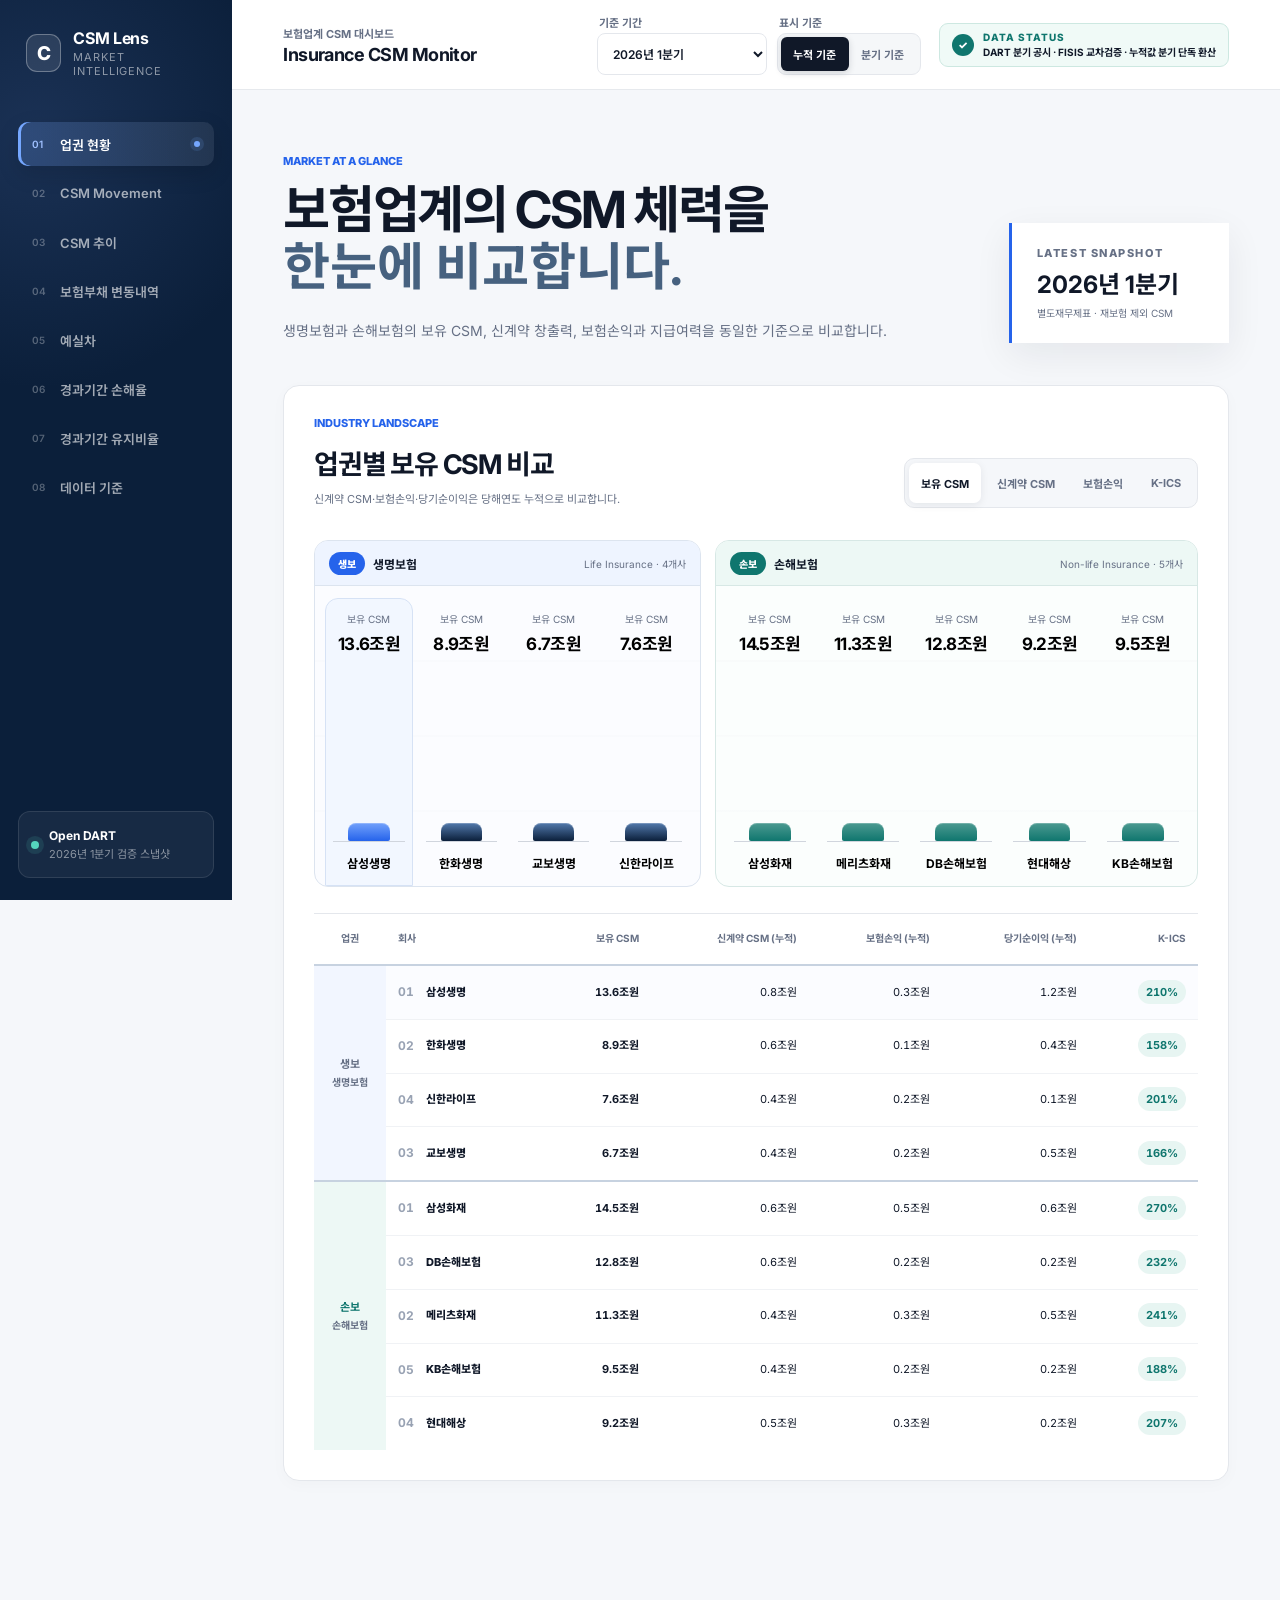
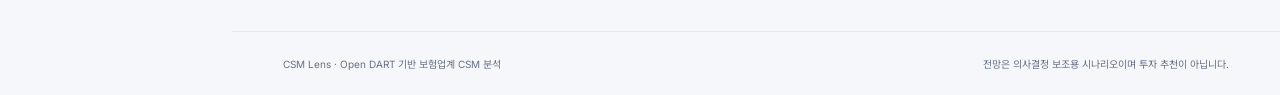
==== commit 27162d9b: "feat: add management experience view and refine CSM forecast UI" ====
--- a/csm-prototype/index.html
+++ b/csm-prototype/index.html
@@ -11,7 +11,7 @@
       href="https://fonts.googleapis.com/css2?family=Inter:wght@400;500;600;700;800&family=Noto+Sans+KR:wght@400;500;600;700;800&display=swap"
       rel="stylesheet"
     />
-    <link rel="stylesheet" href="./styles.css?v=20260820-executive-v81" />
+    <link rel="stylesheet" href="./styles.css?v=20260821-forecast-tabs-v86" />
   </head>
   <body>
     <div class="app-shell">
@@ -45,7 +45,7 @@
           </a>
           <a class="nav-link" href="#claim-experience" data-section-link="claim-experience">
             <span class="nav-number">05</span>
-            <span>보험금 예실차</span>
+            <span>예실차</span>
           </a>
           <a class="nav-link" href="#loss-duration" data-section-link="loss-duration">
             <span class="nav-number">06</span>
@@ -274,29 +274,73 @@
           </section>
 
           <section class="dashboard-page section-block assumption-section" id="claim-experience" data-page-section="claim-experience" hidden>
-            <div class="section-heading">
-              <div>
-                <p class="section-kicker">CLAIM EXPERIENCE</p>
-                <h2>보험금 예실차 비율</h2>
-                <p>연결재무제표 주석의 예상손해율과 실제손해율을 비교해 보험금 경험차를 확인합니다.</p>
-              </div>
-              <div class="disclosure-basis">
-                <span>공시 기준</span>
-                <strong id="claim-period-label">2025년말</strong>
-                <small>단위: %</small>
-              </div>
-            </div>
-            <article class="panel disclosure-panel">
-              <div class="disclosure-note">
-                <div class="claim-formula-note">
-                  <strong>예실차 비율 = 예상손해율 − 실제손해율</strong>
-                  <span>예상손해율 = 당기 예상보험금(종신연금지급금 포함) ÷ 당기 실제위험보험료</span>
-                  <span>실제손해율 = (당기 발생보험금 + 당기 발생사고요소조정) ÷ 당기 실제위험보험료</span>
-                </div>
-                <button class="disclosure-full-button" type="button" data-full-metric="claim">전체보기 ↗</button>
-              </div>
-              <div class="claim-summary-grid" id="claim-summary-grid"></div>
-            </article>
+            <div class="section-heading claim-section-heading">
+              <div>
+                <p class="section-kicker">EXPERIENCE VARIANCE</p>
+                <h2>예실차</h2>
+                <p>회사 SAP 관리지표와 연결재무제표 공시지표를 분리해 같은 화면에서 확인합니다.</p>
+              </div>
+              <div class="claim-basis-control">
+                <span>표시 기준</span>
+                <div class="claim-basis-toggle" role="tablist" aria-label="예실차 표시 기준">
+                  <button type="button" class="is-active" role="tab" data-claim-basis="management" aria-selected="true">관리기준</button>
+                  <button type="button" role="tab" data-claim-basis="public" aria-selected="false">공시기준</button>
+                </div>
+              </div>
+            </div>
+
+            <div class="claim-basis-view" id="claim-management-view" role="tabpanel">
+              <div class="claim-view-heading management-claim-heading">
+                <div>
+                  <span>회사 홈페이지 SAP 손익계산서</span>
+                  <h3>관리기준 예실차 비율</h3>
+                  <p>종합·보험금·사업비 예실차를 선택 기준연도의 전기와 당기로 비교합니다.</p>
+                </div>
+                <div class="disclosure-basis">
+                  <span>관리 기준</span>
+                  <strong id="management-period-label">2025년말</strong>
+                  <small>별도 · 단위: %</small>
+                </div>
+              </div>
+              <article class="panel disclosure-panel management-experience-panel">
+                <div class="disclosure-note">
+                  <div class="claim-formula-note">
+                    <strong>관리 참고선 ±5% · 양수 우호적 / 음수 비우호적</strong>
+                    <span>종합 예실차 = 보험금 예실차 + 사업비 예실차</span>
+                    <span>보험금 예실차 = 예상보험금 − 실제보험금 · 사업비 예실차 = 예상사업비 − 실제사업비</span>
+                    <span>공개된 예상금액 분모가 없으면 비율을 임의로 채우지 않습니다.</span>
+                  </div>
+                  <button class="disclosure-full-button" type="button" data-full-metric="management">전체보기 ↗</button>
+                </div>
+                <div class="management-experience-grid" id="management-experience-grid"></div>
+              </article>
+            </div>
+
+            <div class="claim-basis-view" id="claim-public-view" role="tabpanel" hidden>
+              <div class="claim-view-heading public-claim-heading">
+                <div>
+                  <span>Open DART 연결재무제표 주석</span>
+                  <h3>보험금 예실차 비율</h3>
+                  <p>연결재무제표 주석의 예상손해율과 실제손해율을 비교해 보험금 경험차를 확인합니다.</p>
+                </div>
+                <div class="disclosure-basis">
+                  <span>공시 기준</span>
+                  <strong id="claim-period-label">2025년말</strong>
+                  <small>단위: %</small>
+                </div>
+              </div>
+              <article class="panel disclosure-panel">
+                <div class="disclosure-note">
+                  <div class="claim-formula-note">
+                    <strong>예실차 비율 = 예상손해율 − 실제손해율</strong>
+                    <span>예상손해율 = 당기 예상보험금(종신연금지급금 포함) ÷ 당기 실제위험보험료</span>
+                    <span>실제손해율 = (당기 발생보험금 + 당기 발생사고요소조정) ÷ 당기 실제위험보험료</span>
+                  </div>
+                  <button class="disclosure-full-button" type="button" data-full-metric="claim">전체보기 ↗</button>
+                </div>
+                <div class="claim-summary-grid" id="claim-summary-grid"></div>
+              </article>
+            </div>
           </section>
 
           <section class="dashboard-page section-block assumption-section" id="loss-duration" data-page-section="loss-duration" hidden>
@@ -361,29 +405,29 @@
                 <li>
                   <span class="protocol-number">01</span>
                   <div>
-                    <strong>DART 원본 수집</strong>
-                    <p>사업·분기·반기보고서의 별도재무제표와 보험계약 주석을 읽습니다. CSM은 발행 보험계약만 사용하고 출재 재보험은 제외합니다.</p>
+                    <strong>지표별 원본 선택</strong>
+                    <p>CSM과 공시기준 지표는 Open DART를 사용합니다. 관리기준 예실차는 각 회사 홈페이지의 결산 별도 SAP 손익계산서·공식 팩트시트만 원본으로 사용합니다.</p>
                   </div>
                 </li>
                 <li>
                   <span class="protocol-number">02</span>
                   <div>
                     <strong>기준 통일·재계산</strong>
-                    <p>원문 단위를 십억원으로 통일하고, 표가 상품군·측정모형별로 나뉜 경우 합산합니다. 기말 CSM과 Movement 산식도 다시 계산합니다.</p>
+                    <p>연결·별도와 기간·단위를 먼저 고정합니다. 관리기준은 억원으로 통일한 뒤 종합·보험금·사업비 예실차 금액과 각 예상금액 대비 비율을 다시 계산합니다.</p>
                   </div>
                 </li>
                 <li>
                   <span class="protocol-number">03</span>
                   <div>
-                    <strong>외부 교차검증</strong>
-                    <p>보험손익·순이익·지급여력은 FISIS를 우선 사용합니다. FISIS에 없는 CSM과 Movement는 각 회사 공식 IR·경영공시로 검증합니다.</p>
+                    <strong>원문 구성항목 검증</strong>
+                    <p>관리기준은 원문 시트·열·행·부호·원단위를 대조하고 구성항목으로 결과와 비율을 재검산합니다. SAP 세부 분모가 없으면 공시기준이나 다른 지표로 대체하지 않습니다.</p>
                   </div>
                 </li>
                 <li>
                   <span class="protocol-number">04</span>
                   <div>
                     <strong>판정·이력 보존</strong>
-                    <p>원 단위 허용오차와 표시단위 반올림을 구분해 판정합니다. 연결·별도처럼 기준이 다르면 억지로 일치시키지 않고 차이를 명시합니다.</p>
+                    <p>세부항목 재계산·공식 결과값·분모 미공개를 구분해 기록합니다. 없는 연도와 비율은 추정하지 않으며 첨부 양식과 ref_data는 화면 구조 참고에만 사용합니다.</p>
                   </div>
                 </li>
               </ol>
@@ -490,11 +534,12 @@
       </div>
     </dialog>
 
-    <script src="./dashboard-data.generated.js?v=20260804-official-source-v4"></script>
+    <script src="./dashboard-data.generated.js?v=20260821-methodology-v5"></script>
     <script src="./assumption-data.generated.js?v=20260804-official-source-v4"></script>
     <script src="./forecast-data.generated.js?v=20260820-executive-v7-5-1"></script>
     <script src="./liability-assumption-data.generated.js?v=20260804-official-source-v4"></script>
+    <script src="./management-experience-data.generated.js?v=20260821-v4"></script>
     <script src="./xlsx-export.js?v=20260820-v1"></script>
-    <script src="./script.js?v=20260820-executive-v81"></script>
+    <script src="./script.js?v=20260821-management-docs-v86"></script>
   </body>
 </html>
--- a/csm-prototype/styles.css
+++ b/csm-prototype/styles.css
@@ -1153,6 +1153,460 @@
   font-size: 9px;
 }
 
+.claim-basis-control {
+  display: grid;
+  gap: 6px;
+}
+
+.claim-basis-control > span {
+  color: var(--muted);
+  font-size: 10px;
+  font-weight: 700;
+}
+
+.claim-basis-toggle {
+  display: flex;
+  min-height: 42px;
+  padding: 4px;
+  border: 1px solid var(--line);
+  border-radius: 10px;
+  background: #f5f7f9;
+}
+
+.claim-basis-toggle button {
+  min-width: 88px;
+  padding: 0 15px;
+  border: 0;
+  border-radius: 7px;
+  color: var(--muted);
+  background: transparent;
+  font-size: 12px;
+  font-weight: 800;
+  cursor: pointer;
+}
+
+.claim-basis-toggle button.is-active {
+  color: #fff;
+  background: var(--ink);
+  box-shadow: 0 2px 7px rgba(16, 24, 40, 0.16);
+}
+
+.claim-basis-toggle button:focus-visible {
+  outline: 2px solid var(--mint);
+  outline-offset: 2px;
+}
+
+.claim-basis-view[hidden] {
+  display: none;
+}
+
+.claim-view-heading {
+  display: flex;
+  align-items: flex-end;
+  justify-content: space-between;
+  gap: 24px;
+  padding: 22px 24px;
+  border-bottom: 1px solid var(--line);
+  background: linear-gradient(135deg, #f7faff, #fbfefd);
+}
+
+.claim-view-heading > div:first-child > span {
+  color: var(--blue);
+  font-size: 10px;
+  font-weight: 800;
+}
+
+.claim-view-heading h3 {
+  margin: 6px 0 0;
+  font-size: 20px;
+}
+
+.claim-view-heading p {
+  max-width: 680px;
+  margin: 7px 0 0;
+  color: var(--muted);
+  font-size: 11px;
+  line-height: 1.55;
+}
+
+.public-claim-heading,
+.management-claim-heading {
+  margin-top: 28px;
+  border: 1px solid var(--line);
+  border-radius: 16px;
+  background: #fff;
+}
+
+.management-experience-panel {
+  margin-top: 0;
+}
+
+.management-heading-actions {
+  display: grid;
+  justify-items: end;
+  gap: 9px;
+}
+
+.management-formula-grid {
+  display: grid;
+  grid-template-columns: repeat(3, minmax(0, 1fr));
+  border-bottom: 1px solid var(--line);
+  background: #fff;
+}
+
+.management-formula-grid > div {
+  display: grid;
+  gap: 5px;
+  min-width: 0;
+  padding: 15px 20px;
+}
+
+.management-formula-grid > div + div {
+  border-left: 1px solid var(--line);
+}
+
+.management-formula-grid strong {
+  color: var(--ink);
+  font-size: 11px;
+}
+
+.management-formula-grid span {
+  color: var(--muted);
+  font-size: 10px;
+  line-height: 1.5;
+}
+
+.management-guidance-note {
+  display: flex;
+  align-items: center;
+  gap: 12px;
+  padding: 12px 20px;
+  border-bottom: 1px solid #f0dcb0;
+  color: #75570d;
+  background: #fffaeb;
+}
+
+.management-guidance-note strong {
+  flex: 0 0 auto;
+  font-size: 11px;
+}
+
+.management-guidance-note span {
+  font-size: 10px;
+  line-height: 1.5;
+}
+
+.management-experience-grid {
+  display: grid;
+  grid-template-columns: repeat(2, minmax(0, 1fr));
+  gap: 14px;
+  background: transparent;
+}
+
+.management-claim-card {
+  display: flex;
+  min-width: 0;
+  flex-direction: column;
+}
+
+.management-claim-ratio-list {
+  display: grid;
+  gap: 0;
+  margin-top: 13px;
+  border: 1px solid var(--line);
+  border-radius: 10px;
+  overflow: hidden;
+}
+
+.management-claim-metric {
+  min-width: 0;
+  padding: 13px 14px;
+  background: #fff;
+}
+
+.management-claim-metric + .management-claim-metric {
+  border-top: 1px solid var(--line);
+}
+
+.management-claim-metric.is-primary {
+  background: #f6f8fd;
+}
+
+.management-claim-metric-head {
+  display: flex;
+  align-items: center;
+  justify-content: space-between;
+  gap: 8px;
+}
+
+.management-claim-metric-head strong {
+  color: var(--ink);
+  font-size: 11px;
+}
+
+.management-claim-metric-head small {
+  color: var(--muted);
+  font-size: 8px;
+  text-align: right;
+}
+
+.management-claim-metric .claim-period-values {
+  margin-top: 9px;
+}
+
+.management-claim-metric .claim-diverging {
+  height: 10px;
+  margin-top: 10px;
+}
+
+.management-claim-metric .claim-diverging i {
+  top: 2px;
+  height: 6px;
+}
+
+.management-claim-status {
+  display: block;
+  margin-top: 7px;
+  color: var(--muted);
+  font-size: 8.5px;
+  text-align: right;
+}
+
+.management-claim-foot {
+  align-items: flex-end;
+  margin-top: auto;
+  padding-top: 12px;
+}
+
+.management-claim-foot > small {
+  max-width: 72%;
+  line-height: 1.45;
+}
+
+.management-claim-card.is-empty {
+  display: grid;
+  min-height: 300px;
+  place-content: center;
+  gap: 6px;
+  text-align: center;
+}
+
+.management-experience-card {
+  display: grid;
+  grid-template-columns: repeat(2, minmax(0, 1fr));
+  column-gap: 12px;
+  min-width: 0;
+  padding: 18px;
+  background: #fff;
+}
+
+.management-experience-card.is-empty {
+  display: grid;
+  min-height: 210px;
+  place-content: center;
+  gap: 6px;
+  text-align: center;
+}
+
+.management-experience-head,
+.management-experience-foot {
+  display: flex;
+  align-items: center;
+  justify-content: space-between;
+  gap: 10px;
+}
+
+.management-experience-head {
+  grid-column: 1 / -1;
+  padding-bottom: 12px;
+  border-bottom: 1px solid var(--line);
+}
+
+.management-experience-head > strong {
+  font-size: 13px;
+}
+
+.verification-badge {
+  padding: 4px 7px;
+  border-radius: 999px;
+  color: #175cd3;
+  background: #eff8ff;
+  font-size: 9px;
+  font-weight: 800;
+}
+
+.verification-badge.is-recalculated {
+  color: #067647;
+  background: #ecfdf3;
+}
+
+.management-experience-metric {
+  display: grid;
+  gap: 9px;
+  min-width: 0;
+  margin-top: 12px;
+  padding: 12px;
+  border: 1px solid #e7ebf1;
+  border-radius: 10px;
+  background: #fbfcfe;
+}
+
+.management-experience-metric.is-primary {
+  grid-column: 1 / -1;
+  border-color: #cbd8ef;
+  background: #f4f7fd;
+}
+
+.management-metric-title,
+.management-period-values {
+  display: flex;
+  align-items: center;
+  justify-content: space-between;
+  gap: 8px;
+}
+
+.management-metric-title > span {
+  color: var(--ink-soft);
+  font-size: 11px;
+  font-weight: 700;
+}
+
+.management-metric-title > small {
+  color: var(--muted);
+  font-size: 8px;
+}
+
+.management-period-values > div {
+  display: grid;
+  gap: 4px;
+  min-width: 0;
+}
+
+.management-period-values > div:last-child {
+  justify-items: end;
+  text-align: right;
+}
+
+.management-period-values span {
+  color: var(--muted);
+  font-size: 8.5px;
+  font-weight: 700;
+}
+
+.management-period-values strong {
+  font-size: 16px;
+  font-variant-numeric: tabular-nums;
+  letter-spacing: -0.025em;
+}
+
+.management-experience-metric.is-primary .management-period-values strong {
+  font-size: 20px;
+}
+
+.management-experience-card .positive { color: var(--mint); }
+.management-experience-card .negative { color: var(--red); }
+.management-experience-card .neutral { color: var(--muted); }
+
+.management-metric-change {
+  color: var(--muted);
+  font-size: 8.5px;
+  font-weight: 700;
+}
+
+.management-experience-foot {
+  grid-column: 1 / -1;
+  align-items: flex-end;
+  margin-top: 15px;
+  padding-top: 12px;
+  border-top: 1px solid var(--line);
+}
+
+.management-experience-foot > span {
+  color: var(--muted);
+  font-size: 9px;
+  line-height: 1.4;
+}
+
+.management-source-link {
+  flex: 0 0 auto;
+}
+
+.management-full-table-wrap {
+  max-height: calc(100vh - 214px);
+  margin-top: 22px;
+  overflow: auto;
+  border: 1px solid var(--line);
+  border-radius: 12px;
+  background: #fff;
+}
+
+.management-full-table {
+  width: 100%;
+  border-collapse: separate;
+  border-spacing: 0;
+  table-layout: fixed;
+  font-size: 11px;
+  font-variant-numeric: tabular-nums;
+}
+
+.management-full-table th,
+.management-full-table td {
+  height: 35px;
+  padding: 6px 10px;
+  border-right: 1px solid #eef0f3;
+  border-bottom: 1px solid #e7eaf0;
+}
+
+.management-full-table thead th {
+  position: sticky;
+  z-index: 6;
+  top: 0;
+  color: #fff;
+  background: var(--navy);
+  text-align: center;
+}
+
+.management-full-table thead .modal-sector-cell,
+.management-full-table thead .modal-company-cell,
+.management-full-table thead .modal-metric-cell {
+  color: #fff !important;
+  background: var(--navy) !important;
+}
+
+.management-full-table .modal-sector-cell { width: 62px; }
+.management-full-table .modal-company-cell { width: 128px; background: #fbfcfe; }
+.management-full-table .modal-company-cell > span { display: block; margin: 5px 0; color: var(--muted); font-size: 8px; font-weight: 700; }
+.management-full-table .modal-company-cell .management-source-link { display: inline-block; margin-top: 5px; }
+.management-full-table .modal-metric-cell { width: 170px; color: var(--ink-soft); text-align: left; }
+.management-full-table td { text-align: right; }
+.management-full-table .positive { color: var(--mint); font-weight: 800; }
+.management-full-table .negative { color: var(--red); font-weight: 800; }
+.management-full-table .group-total > * { background: #f4f7fd; font-weight: 800; }
+.management-full-table .group-claim-detail .modal-metric-cell { padding-left: 24px; color: var(--muted); }
+.management-full-table tr.group-claim:first-of-type > *,
+.management-full-table tr.group-expense > * { border-top: 1px solid #cdd5df; }
+.management-full-table tbody tr.sector-start > * { border-top: 3px solid #9aa8ba; }
+
+.management-modal-notes {
+  display: grid;
+  gap: 8px;
+  margin: 12px 0 0;
+  padding: 0;
+  list-style: none;
+}
+
+.management-modal-notes li {
+  display: grid;
+  grid-template-columns: 90px minmax(0, 1fr);
+  gap: 10px;
+  padding: 10px 12px;
+  border-radius: 8px;
+  color: #6b520f;
+  background: #fffaeb;
+  font-size: 9.5px;
+  line-height: 1.5;
+}
+
 .compact-ratio-wrap {
   width: 100%;
   overflow: hidden;
@@ -2468,14 +2922,27 @@
 }
 
 .forecast-detail-tabs button {
+  display: flex;
+  align-items: center;
+  justify-content: center;
+  gap: 7px;
   min-height: 48px;
+  padding: 0 14px;
   border: 0;
   border-left: 1px solid #d7e0eb;
   color: var(--muted);
   background: transparent;
   font-size: 14px;
   font-weight: 900;
+  line-height: 1.2;
   cursor: pointer;
+}
+
+.forecast-detail-tabs button small {
+  color: inherit;
+  font-size: 11px;
+  font-weight: 700;
+  opacity: 0.72;
 }
 
 .forecast-detail-tabs button:first-child {
@@ -4635,6 +5102,7 @@
 
   .industry-board,
   .claim-summary-grid,
+  .management-experience-grid,
   .liability-summary-grid,
   .trend-grid {
     grid-template-columns: 1fr;
@@ -4763,6 +5231,31 @@
     gap: 18px;
   }
 
+  .claim-section-heading,
+  .claim-view-heading {
+    align-items: stretch;
+    flex-direction: column;
+  }
+
+  .claim-basis-toggle button {
+    min-height: 44px;
+    flex: 1;
+  }
+
+  .management-formula-grid {
+    grid-template-columns: 1fr;
+  }
+
+  .management-formula-grid > div + div {
+    border-top: 1px solid var(--line);
+    border-left: 0;
+  }
+
+  .management-guidance-note {
+    align-items: flex-start;
+    flex-direction: column;
+  }
+
   .section-heading h2,
   .panel-header h2,
   .quality-intro h2 {
@@ -4794,6 +5287,7 @@
 
   .liability-card,
   .claim-summary-card,
+  .management-experience-card,
   .trend-card {
     padding: 18px;
   }
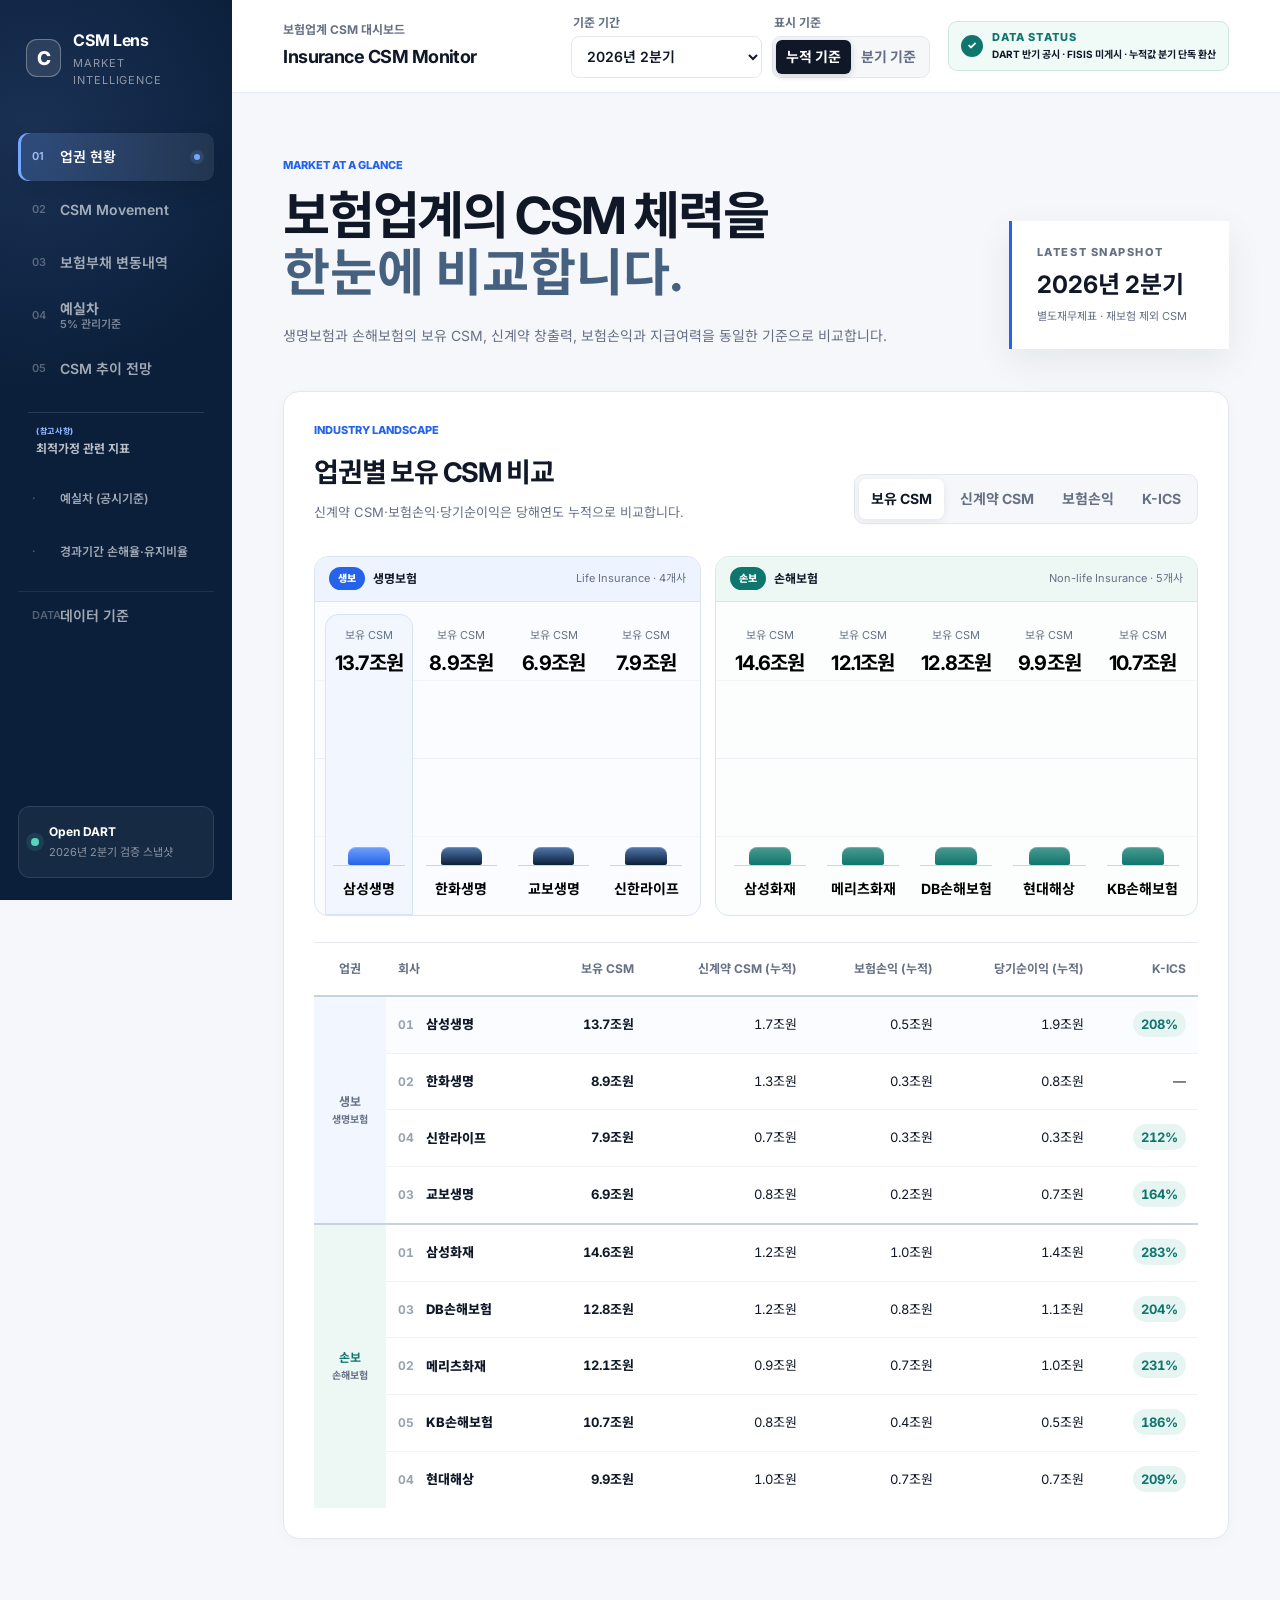
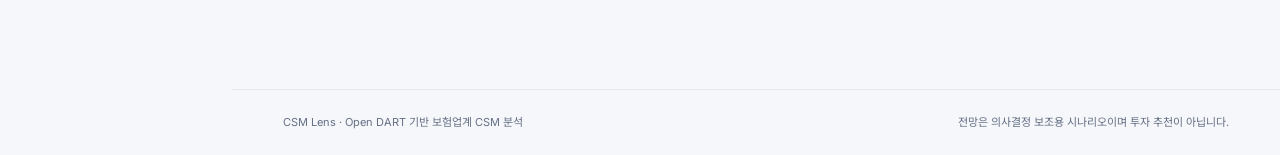
==== commit 412028d7: "feat: update 2026 Q2 dashboard and CSM forecasts" ====
--- a/csm-prototype/index.html
+++ b/csm-prototype/index.html
@@ -11,7 +11,7 @@
       href="https://fonts.googleapis.com/css2?family=Inter:wght@400;500;600;700;800&family=Noto+Sans+KR:wght@400;500;600;700;800&display=swap"
       rel="stylesheet"
     />
-    <link rel="stylesheet" href="./styles.css?v=20260821-forecast-tabs-v86" />
+    <link rel="stylesheet" href="./styles.css?v=20260821-peer-trend-v91" />
   </head>
   <body>
     <div class="app-shell">
@@ -35,28 +35,32 @@
             <span class="nav-number">02</span>
             <span>CSM Movement</span>
           </a>
+          <a class="nav-link" href="#liability-assumption" data-section-link="liability-assumption">
+            <span class="nav-number">03</span>
+            <span>보험부채 변동내역</span>
+          </a>
+          <a class="nav-link" href="#claim-experience" data-section-link="claim-experience">
+            <span class="nav-number">04</span>
+            <span class="nav-label-stack"><b>예실차</b><small>5% 관리기준</small></span>
+          </a>
           <a class="nav-link" href="#trend" data-section-link="trend">
-            <span class="nav-number">03</span>
-            <span>CSM 추이</span>
-          </a>
-          <a class="nav-link" href="#liability-assumption" data-section-link="liability-assumption">
-            <span class="nav-number">04</span>
-            <span>보험부채 변동내역</span>
-          </a>
-          <a class="nav-link" href="#claim-experience" data-section-link="claim-experience">
             <span class="nav-number">05</span>
-            <span>예실차</span>
-          </a>
-          <a class="nav-link" href="#loss-duration" data-section-link="loss-duration">
-            <span class="nav-number">06</span>
-            <span>경과기간 손해율</span>
-          </a>
-          <a class="nav-link" href="#expense-duration" data-section-link="expense-duration">
-            <span class="nav-number">07</span>
-            <span>경과기간 유지비율</span>
-          </a>
-          <a class="nav-link" href="#quality" data-section-link="quality">
-            <span class="nav-number">08</span>
+            <span>CSM 추이 전망</span>
+          </a>
+          <div class="nav-group-label" aria-hidden="true">
+            <span>(참고사항)</span>
+            <strong>최적가정 관련 지표</strong>
+          </div>
+          <a class="nav-link nav-reference-link" href="#claim-public" data-section-link="claim-public">
+            <span class="nav-number">·</span>
+            <span>예실차 (공시기준)</span>
+          </a>
+          <a class="nav-link nav-reference-link" href="#duration-metrics" data-section-link="duration-metrics">
+            <span class="nav-number">·</span>
+            <span>경과기간 손해율·유지비율</span>
+          </a>
+          <a class="nav-link nav-quality-link" href="#quality" data-section-link="quality">
+            <span class="nav-number">DATA</span>
             <span>데이터 기준</span>
           </a>
           </nav>
@@ -203,18 +207,16 @@
             <div class="section-heading">
               <div>
                 <p class="section-kicker">HISTORY &amp; FORWARD VIEW</p>
-                <h2>CSM 추이</h2>
+                <h2>CSM 추이 전망</h2>
                 <p id="forecast-heading-copy">
-                  과거 실적에 이어 1년·2년·3년·5년·10년을 모두 Base와 Worst로 전망합니다.
+                  과거 실적에 이어 향후 1년부터 5년까지 매년 Base와 Worst로 전망합니다.
                 </p>
               </div>
               <div class="forecast-basis">
-                <span>전망 종착점</span>
-                <strong id="forecast-basis-label">1Y · 2Y · 3Y · 5Y · 10Y</strong>
-              </div>
-            </div>
-
-            <div class="trend-grid" id="trend-grid" aria-label="9개사 CSM 추이"></div>
+                <span>연간 전망 구간</span>
+                <strong id="forecast-basis-label">1Y · 2Y · 3Y · 4Y · 5Y</strong>
+              </div>
+            </div>
 
             <article class="panel forecast-method-panel" aria-labelledby="forecast-method-title">
               <div class="forecast-method-heading">
@@ -232,18 +234,46 @@
               <div class="forecast-method-steps forecast-base-method-steps">
                 <div><span>01 · 출발점</span><strong>최신 실제 CSM</strong><small>공시된 최근 실적과 확정된 분기 Movement에서 시작</small></div>
                 <div><span>02 · 단기 전망</span><strong>2026년 사업 흐름 반영</strong><small>확정 분기, 과거 계절성, 최근 판매 흐름을 결합하고 확인된 경영목표는 Base에 우선 적용</small></div>
-                <div><span>03 · 장기 전망</span><strong>성장률을 점진적으로 안정화</strong><small>최근 3년 신계약 추세를 2030년까지 적용하고 2031년 이후 변동 폭을 절반 수준으로 축소</small></div>
+                <div><span>03 · 5개년 전망</span><strong>당해연도 전망까지 포함한 최근 3개년 흐름</strong><small>2024·2025년 실적과 2026년 Base 전망으로 신계약 추세율과 CSM 조정률을 계산하고 2030년까지 매년 연결</small></div>
               </div>
               <div class="forecast-method-note">
                 <strong>시나리오 구분</strong>
                 <span><b>Base</b> 최근 사업 흐름을 이어간 전망</span>
                 <span><b>Worst</b> 전 보험사 공통으로 신계약 CSM 10% 감소, CSM 조정 10% 악화</span>
-                <span>장기 수치는 회사 목표가 아닌 동일 산식의 시나리오 결과</span>
-              </div>
+                <span>단, Base 조정 부담이 매우 작을 때만 기시 CSM의 1% 금액을 최소 하방으로 적용</span>
+                <span>1~5년 수치는 회사 목표가 아닌 동일 산식의 시나리오 결과</span>
+              </div>
+            </article>
+
+            <article class="panel peer-trend-panel" aria-labelledby="peer-trend-title">
+              <div class="peer-trend-heading">
+                <div>
+                  <p class="section-kicker">NINE-COMPANY RELATIVE TREND</p>
+                  <h3 id="peer-trend-title">9개사 CSM 추이율 비교</h3>
+                  <p>회사별 최근 보유 CSM을 0%로 놓고 향후 1~5년 누적 증감률을 같은 축에서 비교합니다.</p>
+                </div>
+                <div class="peer-trend-actions">
+                  <div class="peer-trend-scenario" role="group" aria-label="9개사 추이율 전망 시나리오">
+                    <button class="is-active" type="button" data-peer-trend-scenario="base" aria-pressed="true">Base</button>
+                    <button type="button" data-peer-trend-scenario="worst" aria-pressed="false">Worst</button>
+                  </div>
+                  <button class="peer-trend-reset" type="button" id="peer-trend-reset" hidden>전체 비교</button>
+                </div>
+              </div>
+              <div class="peer-trend-chart-scroll">
+                <div class="peer-trend-chart" id="peer-trend-chart" aria-live="polite"></div>
+              </div>
+              <div class="peer-trend-legend" id="peer-trend-legend" aria-label="회사별 선 색상과 5년 누적 증감률"></div>
+              <p class="peer-trend-note"><span>생보 실선</span><span>손보 점선</span><span>범례의 회사를 선택하면 해당 흐름을 강조합니다.</span></p>
+            </article>
+
+            <div class="trend-grid" id="trend-grid" aria-label="9개사 CSM 추이 전망"></div>
+
+            <article class="panel forecast-summary-panel" aria-label="9개사 CSM 전망 요약">
               <div class="forecast-summary-wrap">
-                <div class="horizontal-scroll-hint" aria-hidden="true">좌우로 이동해 10년 Worst까지 보기</div>
+                <div class="horizontal-scroll-hint" aria-hidden="true">좌우로 이동해 5년 Worst까지 보기</div>
                 <table class="forecast-summary-table">
-                  <thead><tr><th class="table-sector-heading">업권</th><th class="table-company-heading">회사</th><th>최근 실적</th><th>2026 모델</th><th>2026 Base</th><th>2026 Worst</th><th>2030 Base</th><th>2030 Worst</th><th>2035 Base</th><th>2035 Worst</th><th>검증 상태</th></tr></thead>
+                  <thead><tr><th class="table-sector-heading">업권</th><th class="table-company-heading">회사</th><th>최근 실적</th><th>2026 모델</th><th>2026 Base</th><th>2026 Worst</th><th>2027 Base</th><th>2027 Worst</th><th>2028 Base</th><th>2028 Worst</th><th>2029 Base</th><th>2029 Worst</th><th>2030 Base</th><th>2030 Worst</th><th>검증 상태</th></tr></thead>
                   <tbody id="forecast-summary-body"></tbody>
                 </table>
               </div>
@@ -278,111 +308,108 @@
               <div>
                 <p class="section-kicker">EXPERIENCE VARIANCE</p>
                 <h2>예실차</h2>
-                <p>회사 SAP 관리지표와 연결재무제표 공시지표를 분리해 같은 화면에서 확인합니다.</p>
-              </div>
-              <div class="claim-basis-control">
-                <span>표시 기준</span>
-                <div class="claim-basis-toggle" role="tablist" aria-label="예실차 표시 기준">
-                  <button type="button" class="is-active" role="tab" data-claim-basis="management" aria-selected="true">관리기준</button>
-                  <button type="button" role="tab" data-claim-basis="public" aria-selected="false">공시기준</button>
-                </div>
-              </div>
-            </div>
-
-            <div class="claim-basis-view" id="claim-management-view" role="tabpanel">
-              <div class="claim-view-heading management-claim-heading">
-                <div>
-                  <span>회사 홈페이지 SAP 손익계산서</span>
-                  <h3>관리기준 예실차 비율</h3>
-                  <p>종합·보험금·사업비 예실차를 선택 기준연도의 전기와 당기로 비교합니다.</p>
-                </div>
-                <div class="disclosure-basis">
-                  <span>관리 기준</span>
-                  <strong id="management-period-label">2025년말</strong>
-                  <small>별도 · 단위: %</small>
-                </div>
-              </div>
-              <article class="panel disclosure-panel management-experience-panel">
-                <div class="disclosure-note">
-                  <div class="claim-formula-note">
-                    <strong>관리 참고선 ±5% · 양수 우호적 / 음수 비우호적</strong>
-                    <span>종합 예실차 = 보험금 예실차 + 사업비 예실차</span>
-                    <span>보험금 예실차 = 예상보험금 − 실제보험금 · 사업비 예실차 = 예상사업비 − 실제사업비</span>
-                    <span>공개된 예상금액 분모가 없으면 비율을 임의로 채우지 않습니다.</span>
-                  </div>
-                  <button class="disclosure-full-button" type="button" data-full-metric="management">전체보기 ↗</button>
-                </div>
-                <div class="management-experience-grid" id="management-experience-grid"></div>
-              </article>
-            </div>
-
-            <div class="claim-basis-view" id="claim-public-view" role="tabpanel" hidden>
-              <div class="claim-view-heading public-claim-heading">
-                <div>
-                  <span>Open DART 연결재무제표 주석</span>
-                  <h3>보험금 예실차 비율</h3>
-                  <p>연결재무제표 주석의 예상손해율과 실제손해율을 비교해 보험금 경험차를 확인합니다.</p>
-                </div>
-                <div class="disclosure-basis">
-                  <span>공시 기준</span>
-                  <strong id="claim-period-label">2025년말</strong>
-                  <small>단위: %</small>
-                </div>
-              </div>
-              <article class="panel disclosure-panel">
-                <div class="disclosure-note">
-                  <div class="claim-formula-note">
-                    <strong>예실차 비율 = 예상손해율 − 실제손해율</strong>
-                    <span>예상손해율 = 당기 예상보험금(종신연금지급금 포함) ÷ 당기 실제위험보험료</span>
-                    <span>실제손해율 = (당기 발생보험금 + 당기 발생사고요소조정) ÷ 당기 실제위험보험료</span>
-                  </div>
-                  <button class="disclosure-full-button" type="button" data-full-metric="claim">전체보기 ↗</button>
-                </div>
-                <div class="claim-summary-grid" id="claim-summary-grid"></div>
-              </article>
-            </div>
-          </section>
-
-          <section class="dashboard-page section-block assumption-section" id="loss-duration" data-page-section="loss-duration" hidden>
-            <div class="section-heading">
-              <div>
-                <p class="section-kicker">LOSS RATIO BY DURATION</p>
-                <h2>(경과기간별) 손해율 현황</h2>
-                <p>보험계약 경과기간별 예상보험금, 위험보험료와 그 비율을 동일한 표 구조로 비교합니다.</p>
-              </div>
-              <div class="disclosure-basis"><span>공시 기준</span><strong id="loss-period-label">2025년말</strong><small>비율: %</small></div>
+                <p>감독원의 업계 관리 목표인 ±5% 범위에서 보험금·사업비 예실차를 비교합니다.</p>
+              </div>
+              <div class="disclosure-basis">
+                <span>5% 관리 대상</span>
+                <strong id="management-period-label">2025년말</strong>
+                <small>별도 · 단위: %</small>
+              </div>
+            </div>
+            <article class="panel disclosure-panel management-experience-panel">
+              <div class="disclosure-note">
+                <div class="claim-formula-note">
+                  <strong>목표 범위 ±5% · 양수 우호적 / 음수 비우호적</strong>
+                  <span>보험금 예실차 = 예상보험금 − 실제보험금 · 사업비 예실차 = 예상사업비 − 실제사업비</span>
+                  <span>원천: 각 회사 홈페이지의 별도 SAP 손익계산서 · 공개된 예상금액 분모가 없으면 비율을 임의로 채우지 않습니다.</span>
+                </div>
+                <button class="disclosure-full-button" type="button" data-full-metric="management">전체보기 ↗</button>
+              </div>
+              <div class="management-experience-grid" id="management-experience-grid"></div>
+            </article>
+          </section>
+
+          <section class="dashboard-page section-block assumption-section reference-section" id="claim-public" data-page-section="claim-public" hidden>
+            <div class="section-heading claim-section-heading">
+              <div>
+                <p class="section-kicker">BEST-ESTIMATE REFERENCE</p>
+                <h2>예실차 (공시기준)</h2>
+                <p>보험금 예실차 비율은 Open DART 연결재무제표 주석의 예상손해율과 실제손해율을 비교해 확인합니다.</p>
+              </div>
+              <div class="disclosure-basis">
+                <span>공시 기준</span>
+                <strong id="claim-period-label">2025년말</strong>
+                <small>연결 · 단위: %</small>
+              </div>
             </div>
             <article class="panel disclosure-panel">
-              <div class="disclosure-note"><span>비율 = 예상보험금 ÷ 위험보험료</span><button class="disclosure-full-button" type="button" data-full-metric="loss">전체보기 ↗</button></div>
-              <div class="compact-ratio-wrap">
-                <div class="horizontal-scroll-hint" aria-hidden="true">좌우로 이동해 장기 경과구간 보기</div>
-                <table class="compact-ratio-table" id="loss-ratio-summary-table">
-                  <thead id="loss-ratio-summary-head"></thead>
-                  <tbody id="loss-ratio-summary-body"></tbody>
-                </table>
-              </div>
-            </article>
-          </section>
-
-          <section class="dashboard-page section-block assumption-section" id="expense-duration" data-page-section="expense-duration" hidden>
-            <div class="section-heading">
-              <div>
-                <p class="section-kicker">EXPENSE RATIO BY DURATION</p>
-                <h2>(경과기간별) 유지비율 현황</h2>
-                <p>보험계약 경과기간별 예상유지비, 예정유지비와 그 비율을 연결 주석 기준으로 비교합니다.</p>
-              </div>
-              <div class="disclosure-basis"><span>공시 기준</span><strong id="expense-period-label">2025년말</strong><small>비율: %</small></div>
-            </div>
-            <article class="panel disclosure-panel">
-              <div class="disclosure-note"><span>비율 = 예상유지비 ÷ 예정유지비</span><button class="disclosure-full-button" type="button" data-full-metric="expense">전체보기 ↗</button></div>
-              <div class="compact-ratio-wrap">
-                <div class="horizontal-scroll-hint" aria-hidden="true">좌우로 이동해 장기 경과구간 보기</div>
-                <table class="compact-ratio-table" id="expense-ratio-summary-table">
-                  <thead id="expense-ratio-summary-head"></thead>
-                  <tbody id="expense-ratio-summary-body"></tbody>
-                </table>
-              </div>
-            </article>
+              <div class="disclosure-note">
+                <div class="claim-formula-note">
+                  <strong>예실차 비율 = 예상손해율 − 실제손해율</strong>
+                  <span>예상손해율 = 당기 예상보험금(종신연금지급금 포함) ÷ 당기 실제위험보험료</span>
+                  <span>실제손해율 = (당기 발생보험금 + 당기 발생사고요소조정) ÷ 당기 실제위험보험료</span>
+                </div>
+                <button class="disclosure-full-button" type="button" data-full-metric="claim">전체보기 ↗</button>
+              </div>
+              <div class="claim-summary-grid" id="claim-summary-grid"></div>
+            </article>
+          </section>
+
+          <section class="dashboard-page section-block assumption-section reference-section" id="duration-metrics" data-page-section="duration-metrics" hidden>
+            <div class="section-heading reference-page-heading">
+              <div>
+                <p class="section-kicker">BEST-ESTIMATE REFERENCE</p>
+                <h2>경과기간 손해율·유지비율</h2>
+                <p>손해율과 유지비율을 선택해 연결재무제표 주석의 경과기간별 흐름을 비교합니다.</p>
+              </div>
+            </div>
+            <div class="duration-view-tabs" role="tablist" aria-label="경과기간 지표 선택">
+              <button class="is-active" id="duration-loss-tab" type="button" role="tab" aria-selected="true" aria-controls="loss-duration" data-duration-metric="loss">손해율</button>
+              <button id="duration-expense-tab" type="button" role="tab" aria-selected="false" aria-controls="expense-duration" data-duration-metric="expense">유지비율</button>
+            </div>
+            <div class="duration-metrics-stack">
+              <section class="duration-metric-section" id="loss-duration" role="tabpanel" aria-labelledby="duration-loss-tab" data-duration-panel="loss">
+                <div class="section-heading duration-section-heading">
+                  <div>
+                    <p class="section-kicker">LOSS RATIO BY DURATION</p>
+                    <h3>(경과기간별) 손해율 현황</h3>
+                    <p>보험계약 경과기간별 예상보험금, 위험보험료와 그 비율을 동일한 표 구조로 비교합니다.</p>
+                  </div>
+                  <div class="disclosure-basis"><span>공시 기준</span><strong id="loss-period-label">2025년말</strong><small>비율: %</small></div>
+                </div>
+                <article class="panel disclosure-panel">
+                  <div class="disclosure-note"><span>비율 = 예상보험금 ÷ 위험보험료</span><button class="disclosure-full-button" type="button" data-full-metric="loss">전체보기 ↗</button></div>
+                  <div class="compact-ratio-wrap">
+                    <div class="horizontal-scroll-hint" aria-hidden="true">좌우로 이동해 장기 경과구간 보기</div>
+                    <table class="compact-ratio-table" id="loss-ratio-summary-table">
+                      <thead id="loss-ratio-summary-head"></thead>
+                      <tbody id="loss-ratio-summary-body"></tbody>
+                    </table>
+                  </div>
+                </article>
+              </section>
+
+              <section class="duration-metric-section" id="expense-duration" role="tabpanel" aria-labelledby="duration-expense-tab" data-duration-panel="expense" hidden>
+                <div class="section-heading duration-section-heading">
+                  <div>
+                    <p class="section-kicker">EXPENSE RATIO BY DURATION</p>
+                    <h3>(경과기간별) 유지비율 현황</h3>
+                    <p>보험계약 경과기간별 예상유지비, 예정유지비와 그 비율을 연결 주석 기준으로 비교합니다.</p>
+                  </div>
+                  <div class="disclosure-basis"><span>공시 기준</span><strong id="expense-period-label">2025년말</strong><small>비율: %</small></div>
+                </div>
+                <article class="panel disclosure-panel">
+                  <div class="disclosure-note"><span>비율 = 예상유지비 ÷ 예정유지비</span><button class="disclosure-full-button" type="button" data-full-metric="expense">전체보기 ↗</button></div>
+                  <div class="compact-ratio-wrap">
+                    <div class="horizontal-scroll-hint" aria-hidden="true">좌우로 이동해 장기 경과구간 보기</div>
+                    <table class="compact-ratio-table" id="expense-ratio-summary-table">
+                      <thead id="expense-ratio-summary-head"></thead>
+                      <tbody id="expense-ratio-summary-body"></tbody>
+                    </table>
+                  </div>
+                </article>
+              </section>
+            </div>
           </section>
 
           <section class="dashboard-page section-block quality-section" id="quality" data-page-section="quality" hidden>
@@ -534,12 +561,12 @@
       </div>
     </dialog>
 
-    <script src="./dashboard-data.generated.js?v=20260821-methodology-v5"></script>
+    <script src="./dashboard-data.generated.js?v=20260821-q2-v7"></script>
     <script src="./assumption-data.generated.js?v=20260804-official-source-v4"></script>
-    <script src="./forecast-data.generated.js?v=20260820-executive-v7-5-1"></script>
+    <script src="./forecast-data.generated.js?v=20260821-five-year-v9"></script>
     <script src="./liability-assumption-data.generated.js?v=20260804-official-source-v4"></script>
     <script src="./management-experience-data.generated.js?v=20260821-v4"></script>
     <script src="./xlsx-export.js?v=20260820-v1"></script>
-    <script src="./script.js?v=20260821-management-docs-v86"></script>
+    <script src="./script.js?v=20260821-peer-trend-v91"></script>
   </body>
 </html>
--- a/csm-prototype/styles.css
+++ b/csm-prototype/styles.css
@@ -157,6 +157,58 @@
   letter-spacing: 0.08em;
 }
 
+.nav-label-stack {
+  display: grid;
+  gap: 1px;
+  line-height: 1.15;
+}
+
+.nav-label-stack b {
+  font-size: 13px;
+  font-weight: 700;
+}
+
+.nav-label-stack small {
+  color: rgba(255, 255, 255, 0.46);
+  font-size: 9px;
+  font-weight: 600;
+}
+
+.nav-link.is-active .nav-label-stack small {
+  color: #b9d0ff;
+}
+
+.nav-group-label {
+  display: grid;
+  gap: 3px;
+  margin: 14px 10px 4px;
+  padding: 12px 8px 7px;
+  border-top: 1px solid rgba(255, 255, 255, 0.12);
+}
+
+.nav-group-label span {
+  color: #8db5ff;
+  font-size: 8px;
+  font-weight: 800;
+  letter-spacing: 0.08em;
+}
+
+.nav-group-label strong {
+  color: rgba(255, 255, 255, 0.72);
+  font-size: 11px;
+}
+
+.nav-reference-link {
+  min-height: 39px;
+  font-size: 11px;
+}
+
+.nav-quality-link {
+  margin-top: 10px;
+  border-top: 1px solid rgba(255, 255, 255, 0.08);
+  border-radius: 0 0 10px 10px;
+}
+
 .sidebar-status {
   display: flex;
   align-items: center;
@@ -809,6 +861,69 @@
 .disclosure-panel {
   margin-top: 28px;
   overflow: hidden;
+}
+
+.duration-metrics-stack {
+  display: grid;
+  margin-top: 18px;
+}
+
+.duration-metric-section {
+  min-width: 0;
+}
+
+.duration-metric-section[hidden] {
+  display: none;
+}
+
+.duration-view-tabs {
+  display: inline-flex;
+  min-height: 44px;
+  margin-top: 28px;
+  padding: 4px;
+  border: 1px solid var(--line);
+  border-radius: 11px;
+  background: #f5f7f9;
+}
+
+.duration-view-tabs button {
+  min-width: 112px;
+  padding: 0 20px;
+  border: 0;
+  border-radius: 8px;
+  color: var(--muted);
+  background: transparent;
+  font-size: 13px;
+  font-weight: 800;
+  cursor: pointer;
+}
+
+.duration-view-tabs button.is-active {
+  color: #fff;
+  background: var(--ink);
+  box-shadow: 0 2px 7px rgba(16, 24, 40, 0.16);
+}
+
+.duration-view-tabs button:focus-visible {
+  outline: 2px solid var(--mint);
+  outline-offset: 2px;
+}
+
+.duration-section-heading {
+  padding: 0 2px;
+}
+
+.duration-section-heading h3 {
+  margin: 0;
+  font-size: 21px;
+  letter-spacing: -0.035em;
+}
+
+.duration-section-heading > div:first-child > p:last-child {
+  margin: 8px 0 0;
+  color: var(--muted);
+  font-size: 11px;
+  line-height: 1.6;
 }
 
 .disclosure-note {
@@ -2736,6 +2851,7 @@
 }
 
 .forecast-method-panel { margin-top: 24px; padding: 24px; }
+.forecast-summary-panel { margin-top: 24px; padding: 24px; }
 .forecast-method-heading { display: flex; align-items: flex-start; justify-content: space-between; gap: 24px; }
 .forecast-method-heading h3 { margin: 4px 0 6px; font-size: 19px; letter-spacing: 0; }
 .forecast-method-heading p:last-child { margin: 0; color: var(--muted); font-size: 10px; }
@@ -3468,6 +3584,11 @@
 .insight-fact-list > div:first-child { border-top: 0; }
 .insight-fact-list b { color: var(--ink-soft); font-size: 11px; line-height: 1.5; }
 .insight-fact-list p { margin: 0; color: var(--muted); font-size: 12px; line-height: 1.5; }
+.insight-growth-steps { display: grid; gap: 5px; }
+.insight-growth-steps > span { display: block; }
+.insight-growth-steps b { margin-right: 4px; color: var(--ink-soft); }
+.insight-growth-steps .insight-growth-result { margin: 2px 0; padding: 6px 8px; border-left: 3px solid var(--blue); color: var(--ink); background: var(--blue-soft); }
+.insight-growth-steps .insight-growth-result b { color: var(--blue); }
 .insight-movement-components { display: grid; grid-template-columns: repeat(2, minmax(0, 1fr)); gap: 8px; }
 .insight-movement-components span { display: flex; justify-content: space-between; gap: 6px; min-width: 0; }
 .insight-movement-components em { color: inherit; font-style: normal; font-weight: 400; white-space: nowrap; }
@@ -4451,6 +4572,30 @@
     scrollbar-width: none;
   }
 
+  .nav-group-label {
+    min-width: max-content;
+    align-content: center;
+    margin: 0 6px;
+    padding: 4px 12px;
+    border-top: 0;
+    border-right: 1px solid rgba(255, 255, 255, 0.14);
+    border-left: 1px solid rgba(255, 255, 255, 0.14);
+  }
+
+  .nav-group-label strong {
+    font-size: 10px;
+  }
+
+  .nav-reference-link {
+    min-height: 40px;
+  }
+
+  .nav-quality-link {
+    margin-top: 0;
+    border-top: 0;
+    border-radius: 10px;
+  }
+
   .primary-nav::-webkit-scrollbar {
     display: none;
   }
@@ -5495,6 +5640,599 @@
   }
 }
 
+.peer-trend-panel {
+  margin-top: 20px;
+  padding: 24px;
+  overflow: hidden;
+}
+
+.peer-trend-heading {
+  display: flex;
+  align-items: flex-start;
+  justify-content: space-between;
+  gap: 24px;
+}
+
+.peer-trend-heading h3 {
+  margin: 4px 0 0;
+  font-size: 21px;
+  letter-spacing: -0.035em;
+}
+
+.peer-trend-heading > div:first-child > p:last-child {
+  margin: 8px 0 0;
+  color: var(--muted);
+  font-size: 12px;
+  line-height: 1.6;
+}
+
+.peer-trend-actions {
+  display: flex;
+  align-items: center;
+  gap: 8px;
+}
+
+.peer-trend-scenario {
+  display: flex;
+  min-height: 42px;
+  padding: 4px;
+  border: 1px solid var(--line);
+  border-radius: 10px;
+  background: #f5f7f9;
+}
+
+.peer-trend-scenario button,
+.peer-trend-reset {
+  min-width: 82px;
+  padding: 0 14px;
+  border: 0;
+  border-radius: 7px;
+  color: var(--muted);
+  background: transparent;
+  font-size: 12px;
+  font-weight: 800;
+  cursor: pointer;
+}
+
+.peer-trend-scenario button.is-active {
+  color: #fff;
+  background: var(--ink);
+  box-shadow: 0 2px 7px rgba(16, 24, 40, 0.16);
+}
+
+.peer-trend-reset {
+  align-self: stretch;
+  border: 1px solid #b8c9e4;
+  color: var(--blue);
+  background: #f5f8ff;
+}
+
+.peer-trend-reset[hidden] {
+  display: none;
+}
+
+.peer-trend-scenario button:focus-visible,
+.peer-trend-reset:focus-visible,
+.peer-trend-legend-group button:focus-visible {
+  outline: 2px solid var(--mint);
+  outline-offset: 2px;
+}
+
+.peer-trend-chart-scroll {
+  max-width: 100%;
+  margin-top: 18px;
+  overflow-x: auto;
+  border: 1px solid #e2e8f0;
+  border-radius: 12px;
+  background: #fbfcfe;
+}
+
+.peer-trend-chart {
+  min-height: 360px;
+}
+
+.peer-trend-svg {
+  display: block;
+  width: 100%;
+  min-width: 860px;
+  height: auto;
+}
+
+.peer-trend-grid line {
+  stroke: #dde3eb;
+  stroke-width: 1;
+}
+
+.peer-trend-grid .peer-trend-zero {
+  stroke: #667085;
+  stroke-width: 1.8;
+}
+
+.peer-trend-grid text {
+  fill: var(--muted);
+  font-size: 12px;
+  font-weight: 700;
+}
+
+.peer-trend-grid .peer-trend-axis-title {
+  fill: var(--ink-soft);
+  font-size: 11px;
+  font-weight: 800;
+}
+
+.peer-trend-line-group {
+  color: var(--peer-color);
+  opacity: 0.9;
+  transition: opacity 160ms ease;
+}
+
+.peer-trend-line-group.is-dimmed {
+  opacity: 0.12;
+}
+
+.peer-trend-line-group.is-highlighted {
+  opacity: 1;
+}
+
+.peer-trend-line {
+  fill: none;
+  stroke: currentColor;
+  stroke-width: 2.6;
+  stroke-linecap: round;
+  stroke-linejoin: round;
+  vector-effect: non-scaling-stroke;
+}
+
+.peer-trend-line.is-nonlife {
+  stroke-dasharray: 8 5;
+}
+
+.peer-trend-line-group.is-highlighted .peer-trend-line {
+  stroke-width: 4;
+}
+
+.peer-trend-line-group circle {
+  fill: #fff;
+  stroke: currentColor;
+  stroke-width: 2;
+  vector-effect: non-scaling-stroke;
+}
+
+.peer-trend-legend {
+  display: grid;
+  grid-template-columns: repeat(2, minmax(0, 1fr));
+  gap: 12px;
+  margin-top: 14px;
+}
+
+.peer-trend-legend-group {
+  min-width: 0;
+  overflow: hidden;
+  border: 1px solid var(--line);
+  border-radius: 10px;
+}
+
+.peer-trend-legend-group > header {
+  display: flex;
+  align-items: center;
+  gap: 8px;
+  min-height: 38px;
+  padding: 8px 12px;
+  background: #f3f7ff;
+}
+
+.peer-trend-legend-group.sector-nonlife > header {
+  background: #edf8f5;
+}
+
+.peer-trend-legend-group > header span {
+  color: var(--blue);
+  font-size: 10px;
+  font-weight: 900;
+}
+
+.peer-trend-legend-group.sector-nonlife > header span {
+  color: var(--mint);
+}
+
+.peer-trend-legend-group > header strong {
+  font-size: 12px;
+}
+
+.peer-trend-legend-group > header small {
+  margin-left: auto;
+  color: var(--muted);
+  font-size: 10px;
+}
+
+.peer-trend-legend-group > div {
+  display: grid;
+  grid-template-columns: repeat(2, minmax(0, 1fr));
+  gap: 1px;
+  background: var(--line);
+}
+
+.peer-trend-legend-group button {
+  display: grid;
+  grid-template-columns: 30px minmax(76px, 1fr) auto;
+  align-items: center;
+  gap: 8px;
+  min-height: 52px;
+  padding: 8px 11px;
+  border: 0;
+  color: var(--ink);
+  background: #fff;
+  text-align: left;
+  cursor: pointer;
+}
+
+.peer-trend-legend-group button[aria-pressed="true"] {
+  background: #f2f6ff;
+  box-shadow: inset 3px 0 0 var(--peer-color);
+}
+
+.peer-trend-legend-group button i {
+  display: block;
+  width: 28px;
+  border-top: 3px solid var(--peer-color);
+}
+
+.peer-trend-legend-group.sector-nonlife button i {
+  border-top-style: dashed;
+}
+
+.peer-trend-legend-group button span {
+  min-width: 0;
+  font-size: 12px;
+  font-weight: 800;
+  white-space: nowrap;
+}
+
+.peer-trend-legend-group button strong {
+  color: var(--peer-color);
+  font-size: 13px;
+  text-align: right;
+}
+
+.peer-trend-legend-group button small {
+  grid-column: 3;
+  color: var(--muted);
+  font-size: 10px;
+  text-align: right;
+}
+
+.peer-trend-note {
+  display: flex;
+  flex-wrap: wrap;
+  gap: 8px 18px;
+  margin: 12px 0 0;
+  color: var(--muted);
+  font-size: 11px;
+}
+
+@media (max-width: 820px) {
+  .peer-trend-heading {
+    align-items: stretch;
+    flex-direction: column;
+  }
+
+  .peer-trend-actions {
+    align-self: flex-start;
+  }
+
+  .peer-trend-legend {
+    grid-template-columns: 1fr;
+  }
+}
+
+@media (max-width: 580px) {
+  .peer-trend-panel {
+    padding: 18px;
+  }
+
+  .peer-trend-actions,
+  .peer-trend-scenario {
+    width: 100%;
+  }
+
+  .peer-trend-scenario button {
+    flex: 1;
+  }
+
+  .peer-trend-reset {
+    min-width: 92px;
+  }
+
+  .peer-trend-legend-group > div {
+    grid-template-columns: 1fr;
+  }
+}
+
+/* Unified readability scale: reserve 11px for metadata and keep decision text at 12px or above. */
+:root {
+  --type-metadata: 11px;
+  --type-support: 12px;
+  --type-body: 13px;
+  --type-control: 14px;
+}
+
+body {
+  font-size: var(--type-body);
+  line-height: 1.55;
+}
+
+.nav-link {
+  min-height: 48px;
+  font-size: var(--type-control);
+}
+
+.nav-number,
+.nav-label-stack small,
+.sidebar-status small,
+.brand-copy small,
+.section-kicker,
+.verified-badge small,
+.sector-group-heading small,
+.dashboard-page small,
+.trend-modal small,
+.disclosure-source-link,
+.forecast-disclaimer,
+footer {
+  font-size: var(--type-metadata);
+}
+
+.nav-label-stack b {
+  font-size: var(--type-control);
+}
+
+.nav-group-label strong,
+.nav-reference-link,
+.breadcrumb,
+.sidebar-status strong {
+  font-size: var(--type-support);
+}
+
+.global-controls label > span,
+.basis-control > span,
+.claim-basis-control > span,
+.forecast-basis span,
+.movement-total span,
+.disclosure-basis span,
+.disclosure-basis small {
+  font-size: var(--type-support);
+}
+
+.global-controls select,
+.basis-toggle button,
+.metric-tab,
+.duration-view-tabs button,
+.disclosure-full-button {
+  font-size: var(--type-control);
+}
+
+.section-heading > div:first-child > p:last-child,
+.panel-header p:last-child,
+.quality-intro > p:last-child,
+.duration-section-heading > div:first-child > p:last-child,
+.disclosure-note,
+.claim-formula-note span,
+.forecast-method-heading p:last-child {
+  font-size: var(--type-body);
+  line-height: 1.65;
+}
+
+.claim-formula-note strong,
+.disclosure-basis strong,
+.forecast-basis strong,
+.movement-total strong {
+  font-size: 15px;
+}
+
+.industry-identity strong,
+.liability-card-head strong,
+.claim-summary-head strong,
+.movement-company,
+.trend-card-heading strong,
+.forecast-method-steps strong {
+  font-size: var(--type-control);
+}
+
+.industry-identity small,
+.industry-value small,
+.liability-card-head small,
+.liability-impact > small,
+.liability-prior,
+.liability-driver > span,
+.liability-driver > strong,
+.liability-card-foot small,
+.claim-prior-value span,
+.claim-current-value span,
+.claim-summary-foot small,
+.management-claim-metric-head small,
+.management-claim-status,
+.movement-company small,
+.movement-column > small,
+.movement-summary span,
+.movement-board-header,
+.trend-card-values small,
+.trend-card-values em,
+.trend-card-action,
+.mini-chart-labels small,
+.duration-spark-button span {
+  font-size: var(--type-metadata);
+}
+
+.industry-value strong {
+  font-size: 20px;
+}
+
+.liability-impact > span,
+.liability-prior strong,
+.liability-driver-heading,
+.liability-card-foot strong,
+.management-claim-metric-head strong,
+.movement-column > strong,
+.movement-summary strong {
+  font-size: var(--type-support);
+}
+
+.liability-impact > strong {
+  font-size: 26px;
+}
+
+.claim-prior-value strong {
+  font-size: 17px;
+}
+
+.claim-current-value strong {
+  font-size: 26px;
+}
+
+.management-claim-metric {
+  padding: 15px 16px;
+}
+
+.management-claim-metric-head strong {
+  font-size: var(--type-body);
+}
+
+.management-claim-metric .claim-period-values strong {
+  font-size: 17px;
+}
+
+.management-claim-metric .claim-prior-value strong {
+  color: var(--ink-soft);
+  font-size: 16px;
+  font-weight: 700;
+}
+
+.management-claim-metric .claim-current-value strong {
+  font-size: 24px;
+  font-weight: 900;
+  letter-spacing: -0.04em;
+}
+
+.comparison-table thead th,
+.movement-table thead th,
+.compact-ratio-table thead th,
+.forecast-summary-table thead th {
+  font-size: var(--type-support);
+}
+
+.comparison-table tbody td,
+.movement-table tbody td,
+.compact-ratio-table tbody td,
+.forecast-summary-table tbody td,
+.compact-ratio-table .duration-company-cell strong {
+  font-size: var(--type-body);
+  line-height: 1.5;
+}
+
+.table-company-cell,
+.modal-company-cell,
+.liability-company-cell {
+  font-size: var(--type-body) !important;
+}
+
+.sector-group-cell span,
+.modal-sector-cell span,
+.liability-sector-cell span {
+  font-size: var(--type-support);
+}
+
+.sector-group-cell small,
+.modal-sector-cell small,
+.liability-sector-cell small {
+  font-size: 10px;
+}
+
+.disclosure-table th,
+.disclosure-table td,
+.liability-full-table th,
+.liability-full-table td,
+.management-full-table th,
+.management-full-table td {
+  font-size: var(--type-support);
+  line-height: 1.5;
+}
+
+.table-unit-caption,
+.horizontal-scroll-hint {
+  font-size: var(--type-support);
+}
+
+.trend-card-values strong {
+  font-size: 16px;
+}
+
+.forecast-method-steps span,
+.forecast-chart-header span,
+.chart-legend span,
+.forecast-axis-labels,
+.chart-value-label {
+  font-size: var(--type-metadata);
+}
+
+.forecast-method-steps small,
+.forecast-method-note,
+.forecast-detail-panel p,
+.forecast-detail-panel li,
+.quality-audit-card dd,
+.quality-audit-card p,
+.quality-audit-card small {
+  font-size: var(--type-support);
+  line-height: 1.65;
+}
+
+.forecast-detail-panel small,
+.forecast-detail-panel span {
+  font-size: var(--type-metadata);
+}
+
+.forecast-executive-summary p,
+.forecast-method-summary p {
+  font-size: var(--type-body);
+}
+
+.quality-method-table th,
+.quality-method-table td {
+  font-size: var(--type-body);
+  line-height: 1.7;
+}
+
+.quality-method-table thead th,
+.quality-method-table tbody th,
+.quality-source-record span,
+.quality-source-record strong,
+.quality-source-record a,
+.quality-result,
+.quality-audit-period,
+.quality-audit-card dt {
+  font-size: var(--type-support);
+}
+
+@media (max-width: 580px) {
+  .nav-link {
+    min-height: 44px;
+    font-size: var(--type-body);
+  }
+
+  .section-heading > div:first-child > p:last-child,
+  .panel-header p:last-child,
+  .quality-intro > p:last-child,
+  .disclosure-note,
+  .claim-formula-note span {
+    font-size: var(--type-support);
+  }
+
+  .comparison-table tbody td,
+  .movement-table tbody td,
+  .compact-ratio-table tbody td,
+  .forecast-summary-table tbody td {
+    font-size: var(--type-support);
+  }
+}
+
 @media (prefers-reduced-motion: reduce) {
   html {
     scroll-behavior: auto;
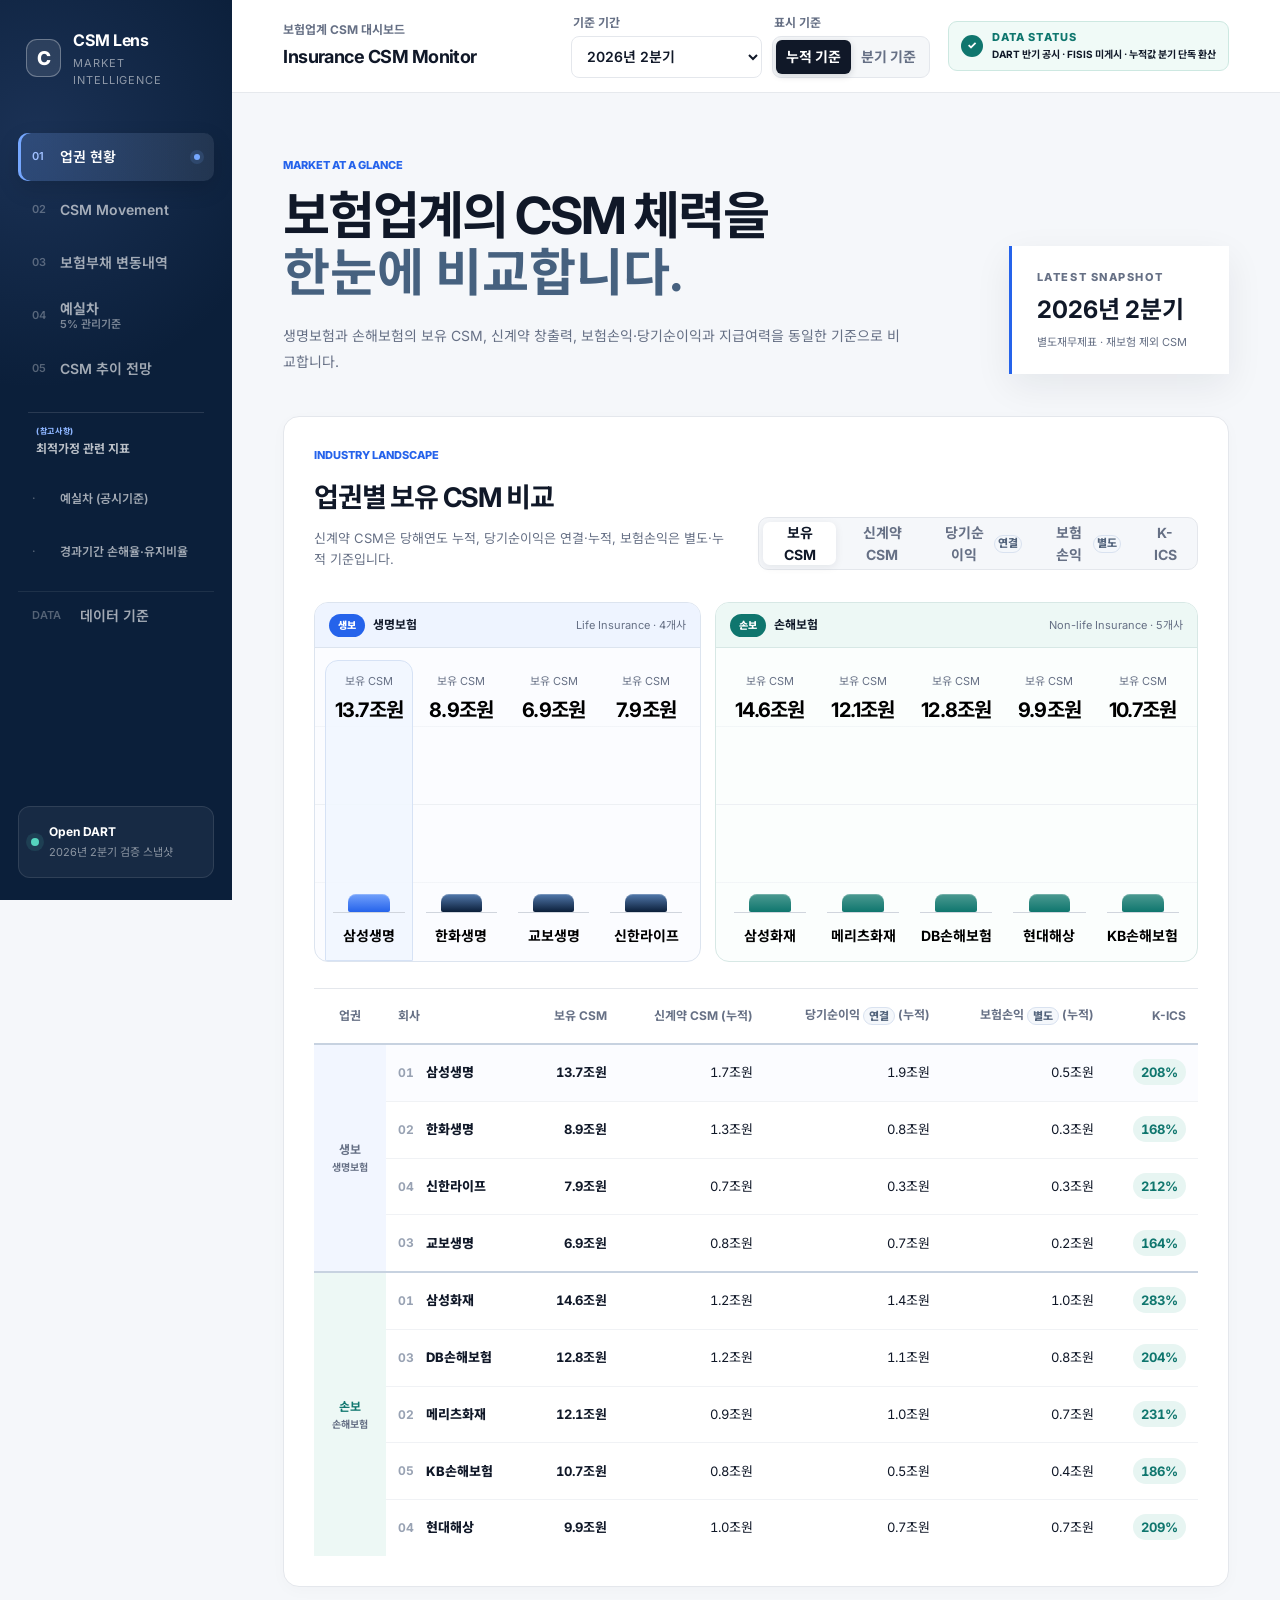
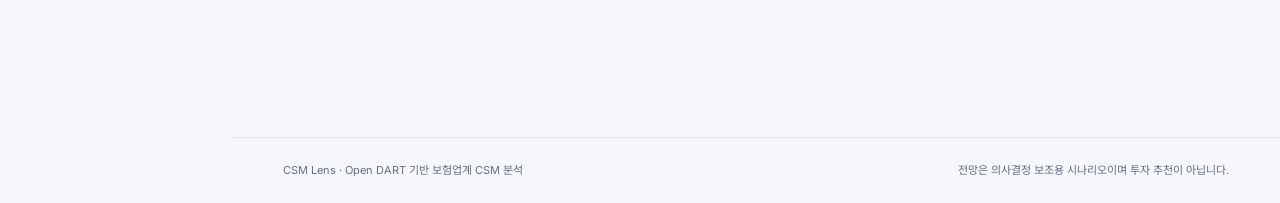
==== commit a0c182a0: "feat: refine CSM dashboard and 2026 Q2 validation" ====
--- a/csm-prototype/index.html
+++ b/csm-prototype/index.html
@@ -11,7 +11,7 @@
       href="https://fonts.googleapis.com/css2?family=Inter:wght@400;500;600;700;800&family=Noto+Sans+KR:wght@400;500;600;700;800&display=swap"
       rel="stylesheet"
     />
-    <link rel="stylesheet" href="./styles.css?v=20260821-peer-trend-v91" />
+    <link rel="stylesheet" href="./styles.css?v=20260901-market-basis-v106" />
   </head>
   <body>
     <div class="app-shell">
@@ -114,7 +114,7 @@
                 <span>한눈에 비교합니다.</span>
               </h2>
               <p>
-                생명보험과 손해보험의 보유 CSM, 신계약 창출력, 보험손익과 지급여력을
+                생명보험과 손해보험의 보유 CSM, 신계약 창출력, 보험손익·당기순이익과 지급여력을
                 동일한 기준으로 비교합니다.
               </p>
             </div>
@@ -135,7 +135,12 @@
               <div class="metric-tabs" role="group" aria-label="비교 지표">
                 <button type="button" class="metric-tab is-active" data-market-metric="csm">보유 CSM</button>
                 <button type="button" class="metric-tab" data-market-metric="newbiz">신계약 CSM</button>
-                <button type="button" class="metric-tab" data-market-metric="insurance">보험손익</button>
+                <button type="button" class="metric-tab metric-tab-with-basis" data-market-metric="netIncome">
+                  <span>당기순이익</span><small class="metric-basis-badge">연결</small>
+                </button>
+                <button type="button" class="metric-tab metric-tab-with-basis" data-market-metric="insurance">
+                  <span>보험손익</span><small class="metric-basis-badge">별도</small>
+                </button>
                 <button type="button" class="metric-tab" data-market-metric="kics">K-ICS</button>
               </div>
             </div>
@@ -149,8 +154,8 @@
                     <th class="table-company-heading">회사</th>
                     <th>보유 CSM</th>
                     <th id="comparison-newbiz-heading">신계약 CSM (누적)</th>
-                    <th id="comparison-insurance-heading">보험손익 (누적)</th>
-                    <th id="comparison-net-income-heading">당기순이익 (누적)</th>
+                    <th id="comparison-net-income-heading">당기순이익 <small class="metric-basis-badge">연결</small> (누적)</th>
+                    <th id="comparison-insurance-heading">보험손익 <small class="metric-basis-badge">별도</small> (누적)</th>
                     <th>K-ICS</th>
                   </tr>
                 </thead>
@@ -218,6 +223,27 @@
               </div>
             </div>
 
+            <article class="panel peer-trend-panel" aria-labelledby="peer-trend-title">
+              <div class="peer-trend-heading">
+                <div>
+                  <p class="section-kicker">NINE-COMPANY CSM TREND</p>
+                  <h3 id="peer-trend-title">9개사 보유 CSM 추이</h3>
+                  <p>9개사의 실적과 5개년 전망을 하나의 금액축에서 연결하고, 최근 실적과 최종 전망을 직접 표시합니다.</p>
+                </div>
+                <div class="peer-trend-actions">
+                  <div class="peer-trend-scenario" role="group" aria-label="9개사 CSM 전망 시나리오">
+                    <button class="is-active" type="button" data-peer-trend-scenario="base" aria-pressed="true">Base</button>
+                    <button type="button" data-peer-trend-scenario="worst" aria-pressed="false">Worst</button>
+                  </div>
+                  <button class="peer-trend-reset" type="button" id="peer-trend-reset" hidden>전체 비교</button>
+                </div>
+              </div>
+              <div class="peer-trend-chart-scroll">
+                <div class="peer-trend-chart" id="peer-trend-chart" aria-live="polite"></div>
+              </div>
+              <p class="peer-trend-note"><span>● 생보 · ■ 손보</span><span>실선 실적 · 점선 전망</span></p>
+            </article>
+
             <article class="panel forecast-method-panel" aria-labelledby="forecast-method-title">
               <div class="forecast-method-heading">
                 <div>
@@ -243,28 +269,6 @@
                 <span>단, Base 조정 부담이 매우 작을 때만 기시 CSM의 1% 금액을 최소 하방으로 적용</span>
                 <span>1~5년 수치는 회사 목표가 아닌 동일 산식의 시나리오 결과</span>
               </div>
-            </article>
-
-            <article class="panel peer-trend-panel" aria-labelledby="peer-trend-title">
-              <div class="peer-trend-heading">
-                <div>
-                  <p class="section-kicker">NINE-COMPANY RELATIVE TREND</p>
-                  <h3 id="peer-trend-title">9개사 CSM 추이율 비교</h3>
-                  <p>회사별 최근 보유 CSM을 0%로 놓고 향후 1~5년 누적 증감률을 같은 축에서 비교합니다.</p>
-                </div>
-                <div class="peer-trend-actions">
-                  <div class="peer-trend-scenario" role="group" aria-label="9개사 추이율 전망 시나리오">
-                    <button class="is-active" type="button" data-peer-trend-scenario="base" aria-pressed="true">Base</button>
-                    <button type="button" data-peer-trend-scenario="worst" aria-pressed="false">Worst</button>
-                  </div>
-                  <button class="peer-trend-reset" type="button" id="peer-trend-reset" hidden>전체 비교</button>
-                </div>
-              </div>
-              <div class="peer-trend-chart-scroll">
-                <div class="peer-trend-chart" id="peer-trend-chart" aria-live="polite"></div>
-              </div>
-              <div class="peer-trend-legend" id="peer-trend-legend" aria-label="회사별 선 색상과 5년 누적 증감률"></div>
-              <p class="peer-trend-note"><span>생보 실선</span><span>손보 점선</span><span>범례의 회사를 선택하면 해당 흐름을 강조합니다.</span></p>
             </article>
 
             <div class="trend-grid" id="trend-grid" aria-label="9개사 CSM 추이 전망"></div>
@@ -561,12 +565,12 @@
       </div>
     </dialog>
 
-    <script src="./dashboard-data.generated.js?v=20260821-q2-v7"></script>
+    <script src="./dashboard-data.generated.js?v=20260901-hanwha-kics-v8"></script>
     <script src="./assumption-data.generated.js?v=20260804-official-source-v4"></script>
     <script src="./forecast-data.generated.js?v=20260821-five-year-v9"></script>
     <script src="./liability-assumption-data.generated.js?v=20260804-official-source-v4"></script>
     <script src="./management-experience-data.generated.js?v=20260821-v4"></script>
     <script src="./xlsx-export.js?v=20260820-v1"></script>
-    <script src="./script.js?v=20260821-peer-trend-v91"></script>
+    <script src="./script.js?v=20260901-market-basis-v106"></script>
   </body>
 </html>
--- a/csm-prototype/styles.css
+++ b/csm-prototype/styles.css
@@ -204,9 +204,16 @@
 }
 
 .nav-quality-link {
+  grid-template-columns: 40px minmax(0, 1fr) auto;
+  column-gap: 8px;
   margin-top: 10px;
   border-top: 1px solid rgba(255, 255, 255, 0.08);
   border-radius: 0 0 10px 10px;
+}
+
+.nav-quality-link .nav-number {
+  min-width: 40px;
+  white-space: nowrap;
 }
 
 .sidebar-status {
@@ -540,6 +547,37 @@
   font-size: 9px;
   font-weight: 700;
   cursor: pointer;
+}
+
+.metric-tab-with-basis {
+  display: inline-flex;
+  align-items: center;
+  justify-content: center;
+  gap: 5px;
+}
+
+.metric-basis-badge {
+  display: inline-flex;
+  align-items: center;
+  justify-content: center;
+  min-width: 28px;
+  min-height: 18px;
+  padding: 1px 5px;
+  border: 1px solid #d9e2f0;
+  border-radius: 999px;
+  color: #53647c;
+  background: #f4f7fb;
+  font-size: 9px;
+  font-weight: 800;
+  line-height: 1;
+  vertical-align: middle;
+  white-space: nowrap;
+}
+
+.metric-tab.is-active .metric-basis-badge {
+  border-color: #bfd0ee;
+  color: var(--blue);
+  background: #eef4ff;
 }
 
 .metric-tab.is-active {
@@ -3602,6 +3640,9 @@
 .insight-conclusion-title { display: grid; gap: 3px; }
 .insight-conclusion-title > span { color: #2f6f50; font-size: 17px; line-height: 1.3; }
 .insight-conclusion-title > small { color: var(--ink); font-size: 15px; font-weight: 800; line-height: 1.4; }
+.insight-conclusion-reason { display: flex; align-items: baseline; gap: 8px; margin: 2px 0 3px; color: var(--ink-soft); font-size: 13px; line-height: 1.5; }
+.insight-conclusion-reason b { flex: 0 0 auto; color: #2f6f50; font-size: 12px; }
+.insight-conclusion-reason span { min-width: 0; }
 
 .forecast-method-summary {
   display: grid;
@@ -5712,8 +5753,7 @@
 }
 
 .peer-trend-scenario button:focus-visible,
-.peer-trend-reset:focus-visible,
-.peer-trend-legend-group button:focus-visible {
+.peer-trend-reset:focus-visible {
   outline: 2px solid var(--mint);
   outline-offset: 2px;
 }
@@ -5739,7 +5779,7 @@
 }
 
 .peer-trend-grid line {
-  stroke: #dde3eb;
+  stroke: #e8edf3;
   stroke-width: 1;
 }
 
@@ -5798,116 +5838,15 @@
   vector-effect: non-scaling-stroke;
 }
 
-.peer-trend-legend {
-  display: grid;
-  grid-template-columns: repeat(2, minmax(0, 1fr));
-  gap: 12px;
-  margin-top: 14px;
-}
-
-.peer-trend-legend-group {
-  min-width: 0;
-  overflow: hidden;
-  border: 1px solid var(--line);
-  border-radius: 10px;
-}
-
-.peer-trend-legend-group > header {
-  display: flex;
-  align-items: center;
-  gap: 8px;
-  min-height: 38px;
-  padding: 8px 12px;
-  background: #f3f7ff;
-}
-
-.peer-trend-legend-group.sector-nonlife > header {
-  background: #edf8f5;
-}
-
-.peer-trend-legend-group > header span {
-  color: var(--blue);
-  font-size: 10px;
-  font-weight: 900;
-}
-
-.peer-trend-legend-group.sector-nonlife > header span {
-  color: var(--mint);
-}
-
-.peer-trend-legend-group > header strong {
-  font-size: 12px;
-}
-
-.peer-trend-legend-group > header small {
-  margin-left: auto;
-  color: var(--muted);
-  font-size: 10px;
-}
-
-.peer-trend-legend-group > div {
-  display: grid;
-  grid-template-columns: repeat(2, minmax(0, 1fr));
-  gap: 1px;
-  background: var(--line);
-}
-
-.peer-trend-legend-group button {
-  display: grid;
-  grid-template-columns: 30px minmax(76px, 1fr) auto;
-  align-items: center;
-  gap: 8px;
-  min-height: 52px;
-  padding: 8px 11px;
-  border: 0;
-  color: var(--ink);
-  background: #fff;
-  text-align: left;
-  cursor: pointer;
-}
-
-.peer-trend-legend-group button[aria-pressed="true"] {
-  background: #f2f6ff;
-  box-shadow: inset 3px 0 0 var(--peer-color);
-}
-
-.peer-trend-legend-group button i {
-  display: block;
-  width: 28px;
-  border-top: 3px solid var(--peer-color);
-}
-
-.peer-trend-legend-group.sector-nonlife button i {
-  border-top-style: dashed;
-}
-
-.peer-trend-legend-group button span {
-  min-width: 0;
-  font-size: 12px;
-  font-weight: 800;
-  white-space: nowrap;
-}
-
-.peer-trend-legend-group button strong {
-  color: var(--peer-color);
-  font-size: 13px;
-  text-align: right;
-}
-
-.peer-trend-legend-group button small {
-  grid-column: 3;
-  color: var(--muted);
-  font-size: 10px;
-  text-align: right;
-}
-
 .peer-trend-note {
   display: flex;
   flex-wrap: wrap;
-  gap: 8px 18px;
-  margin: 12px 0 0;
-  color: var(--muted);
-  font-size: 11px;
+  justify-content: flex-end;
+  gap: 8px 16px;
+  margin: 10px 2px 0;
+  color: var(--muted);
+  font-size: 12px;
+  font-weight: 700;
 }
 
 @media (max-width: 820px) {
@@ -5920,9 +5859,6 @@
     align-self: flex-start;
   }
 
-  .peer-trend-legend {
-    grid-template-columns: 1fr;
-  }
 }
 
 @media (max-width: 580px) {
@@ -5943,8 +5879,328 @@
     min-width: 92px;
   }
 
-  .peer-trend-legend-group > div {
-    grid-template-columns: 1fr;
+}
+
+/* Integrated nine-company CSM trend: absolute levels, shared axis, actual-to-forecast continuity. */
+.peer-trend-chart {
+  position: relative;
+  min-height: 510px;
+}
+
+.peer-trend-svg {
+  min-width: 860px;
+}
+
+.peer-trend-frame {
+  fill: transparent;
+  stroke: #e3e8ef;
+  stroke-width: 1;
+}
+
+.peer-trend-forecast-zone {
+  fill: #f7f8fa;
+}
+
+.peer-trend-grid line {
+  stroke: #e9edf2;
+}
+
+.peer-trend-label-lane {
+  fill: #fff;
+  fill-opacity: 0.76;
+  stroke: #e5eaf0;
+  stroke-width: 1;
+}
+
+.peer-trend-latest-lane {
+  fill: #f8fafc;
+}
+
+.peer-trend-final-lane {
+  fill: #f5f7fa;
+}
+
+.peer-trend-grid .peer-trend-boundary {
+  stroke: #8a94a3;
+  stroke-width: 1.5;
+  stroke-dasharray: 5 5;
+}
+
+.peer-trend-grid .peer-trend-zone-label {
+  fill: #697586;
+  font-size: 11px;
+  font-weight: 900;
+}
+
+.peer-trend-facet-title {
+  fill: #2f65bd;
+  font-size: 14px;
+  font-weight: 900;
+}
+
+.peer-trend-facet-title.sector-nonlife {
+  fill: #c45218;
+}
+
+.peer-trend-end-heading {
+  fill: #667085;
+  font-size: 12px;
+  font-weight: 900;
+}
+
+.peer-trend-end-heading.sector-life {
+  fill: #386db7;
+}
+
+.peer-trend-end-heading.sector-nonlife {
+  fill: #c45218;
+}
+
+.peer-trend-grid .peer-trend-x-axis-title {
+  font-weight: 700;
+}
+
+.peer-trend-line-group {
+  cursor: pointer;
+  opacity: 0.72;
+}
+
+.peer-trend-line-group:hover,
+.peer-trend-line-group:focus-visible,
+.peer-trend-line-group.is-highlighted {
+  opacity: 1;
+  outline: none;
+}
+
+.peer-trend-line-group.is-dimmed,
+.peer-trend-end-label.is-dimmed,
+.peer-trend-latest-label.is-dimmed {
+  opacity: 0.07;
+}
+
+.peer-trend-line {
+  stroke-width: 2.3;
+}
+
+.peer-trend-line-halo {
+  fill: none;
+  stroke: #fff;
+  stroke-width: 6;
+  stroke-linecap: round;
+  stroke-linejoin: round;
+  vector-effect: non-scaling-stroke;
+}
+
+.peer-trend-forecast-halo {
+  stroke-dasharray: 8 6;
+}
+
+.peer-trend-line-group:hover .peer-trend-line,
+.peer-trend-line-group:focus-visible .peer-trend-line,
+.peer-trend-line-group.is-highlighted .peer-trend-line {
+  stroke-width: 4;
+}
+
+.peer-trend-forecast-line {
+  stroke-dasharray: 8 6;
+}
+
+.peer-trend-line-group .peer-trend-point {
+  fill: #fff;
+  stroke: currentColor;
+  stroke-width: 1.8;
+}
+
+.peer-trend-line-group .peer-trend-point.is-latest {
+  fill: currentColor;
+  stroke: #fff;
+  stroke-width: 2.2;
+}
+
+.peer-trend-line-group .peer-trend-point.is-final {
+  fill: #fff;
+  stroke-width: 2.2;
+}
+
+.peer-trend-history-point {
+  color: var(--peer-color);
+  opacity: 0.72;
+  outline: none;
+  transition: opacity 160ms ease;
+}
+
+.peer-trend-history-point.is-dimmed {
+  opacity: 0.07;
+}
+
+.peer-trend-history-hit {
+  fill: transparent;
+  cursor: crosshair;
+  pointer-events: all;
+}
+
+.peer-trend-history-marker {
+  fill: #fff;
+  stroke: currentColor;
+  stroke-width: 1.5;
+  opacity: 0.42;
+  pointer-events: none;
+  transition: opacity 140ms ease;
+  vector-effect: non-scaling-stroke;
+}
+
+.peer-trend-history-point:hover,
+.peer-trend-history-point:focus-visible,
+.peer-trend-history-point.is-highlighted {
+  opacity: 1;
+}
+
+.peer-trend-history-point:hover .peer-trend-history-marker,
+.peer-trend-history-point:focus-visible .peer-trend-history-marker {
+  fill: currentColor;
+  stroke: #fff;
+  stroke-width: 2;
+  opacity: 1;
+}
+
+.peer-trend-tooltip {
+  position: absolute;
+  z-index: 5;
+  display: grid;
+  gap: 2px;
+  min-width: 112px;
+  padding: 8px 10px;
+  border: 1px solid #d7dee8;
+  border-radius: 7px;
+  color: var(--ink);
+  background: rgba(255, 255, 255, 0.97);
+  box-shadow: 0 8px 22px rgba(16, 24, 40, 0.14);
+  pointer-events: none;
+  text-align: left;
+  transform: translate(-50%, calc(-100% - 10px));
+  white-space: nowrap;
+}
+
+.peer-trend-tooltip[hidden] {
+  display: none;
+}
+
+.peer-trend-tooltip strong {
+  font-size: 12px;
+}
+
+.peer-trend-tooltip span {
+  color: var(--muted);
+  font-size: 12px;
+  font-weight: 700;
+}
+
+.peer-trend-latest-label {
+  color: var(--peer-color);
+  cursor: pointer;
+  opacity: 0.96;
+  transition: opacity 160ms ease;
+}
+
+.peer-trend-latest-label line {
+  stroke: currentColor;
+  stroke-width: 1;
+  stroke-opacity: 0.72;
+  vector-effect: non-scaling-stroke;
+}
+
+.peer-trend-latest-label text {
+  fill: currentColor;
+  stroke: #fbfcfe;
+  stroke-width: 3px;
+  stroke-linejoin: round;
+  paint-order: stroke fill;
+  font-size: 13px;
+  font-weight: 900;
+}
+
+.peer-trend-latest-heading {
+  fill: #596579;
+  stroke: #fbfcfe;
+  stroke-width: 3px;
+  paint-order: stroke fill;
+  font-size: 12px;
+  font-weight: 900;
+}
+
+.peer-trend-latest-label:hover,
+.peer-trend-latest-label:focus-visible,
+.peer-trend-latest-label.is-highlighted {
+  opacity: 1;
+  outline: none;
+}
+
+.peer-trend-end-label {
+  color: var(--peer-color);
+  cursor: pointer;
+  opacity: 0.96;
+  transition: opacity 160ms ease;
+}
+
+.peer-trend-end-label line {
+  stroke: currentColor;
+  stroke-width: 1.2;
+  stroke-opacity: 0.7;
+  vector-effect: non-scaling-stroke;
+}
+
+.peer-trend-end-anchor {
+  fill: currentColor;
+}
+
+.peer-trend-end-column-title {
+  fill: #657286;
+  font-size: 10px;
+  font-weight: 900;
+  letter-spacing: 0.08em;
+}
+
+.peer-trend-end-column-title.sector-life {
+  fill: #386db7;
+}
+
+.peer-trend-end-column-title.sector-nonlife {
+  fill: #c45218;
+}
+
+.peer-trend-end-label text {
+  fill: currentColor;
+  stroke: #fbfcfe;
+  stroke-width: 3px;
+  stroke-linejoin: round;
+  paint-order: stroke fill;
+}
+
+.peer-trend-end-combined {
+  font-size: 13px;
+  font-weight: 900;
+}
+
+.peer-trend-end-company {
+  font-size: 13px;
+  font-weight: 900;
+}
+
+.peer-trend-end-value {
+  font-size: 12px;
+  font-weight: 800;
+}
+
+.peer-trend-end-label:hover,
+.peer-trend-end-label:focus-visible,
+.peer-trend-end-label.is-highlighted {
+  opacity: 1;
+  outline: none;
+}
+
+@media (max-width: 580px) {
+  .peer-trend-chart {
+    min-height: 510px;
   }
 }
 
